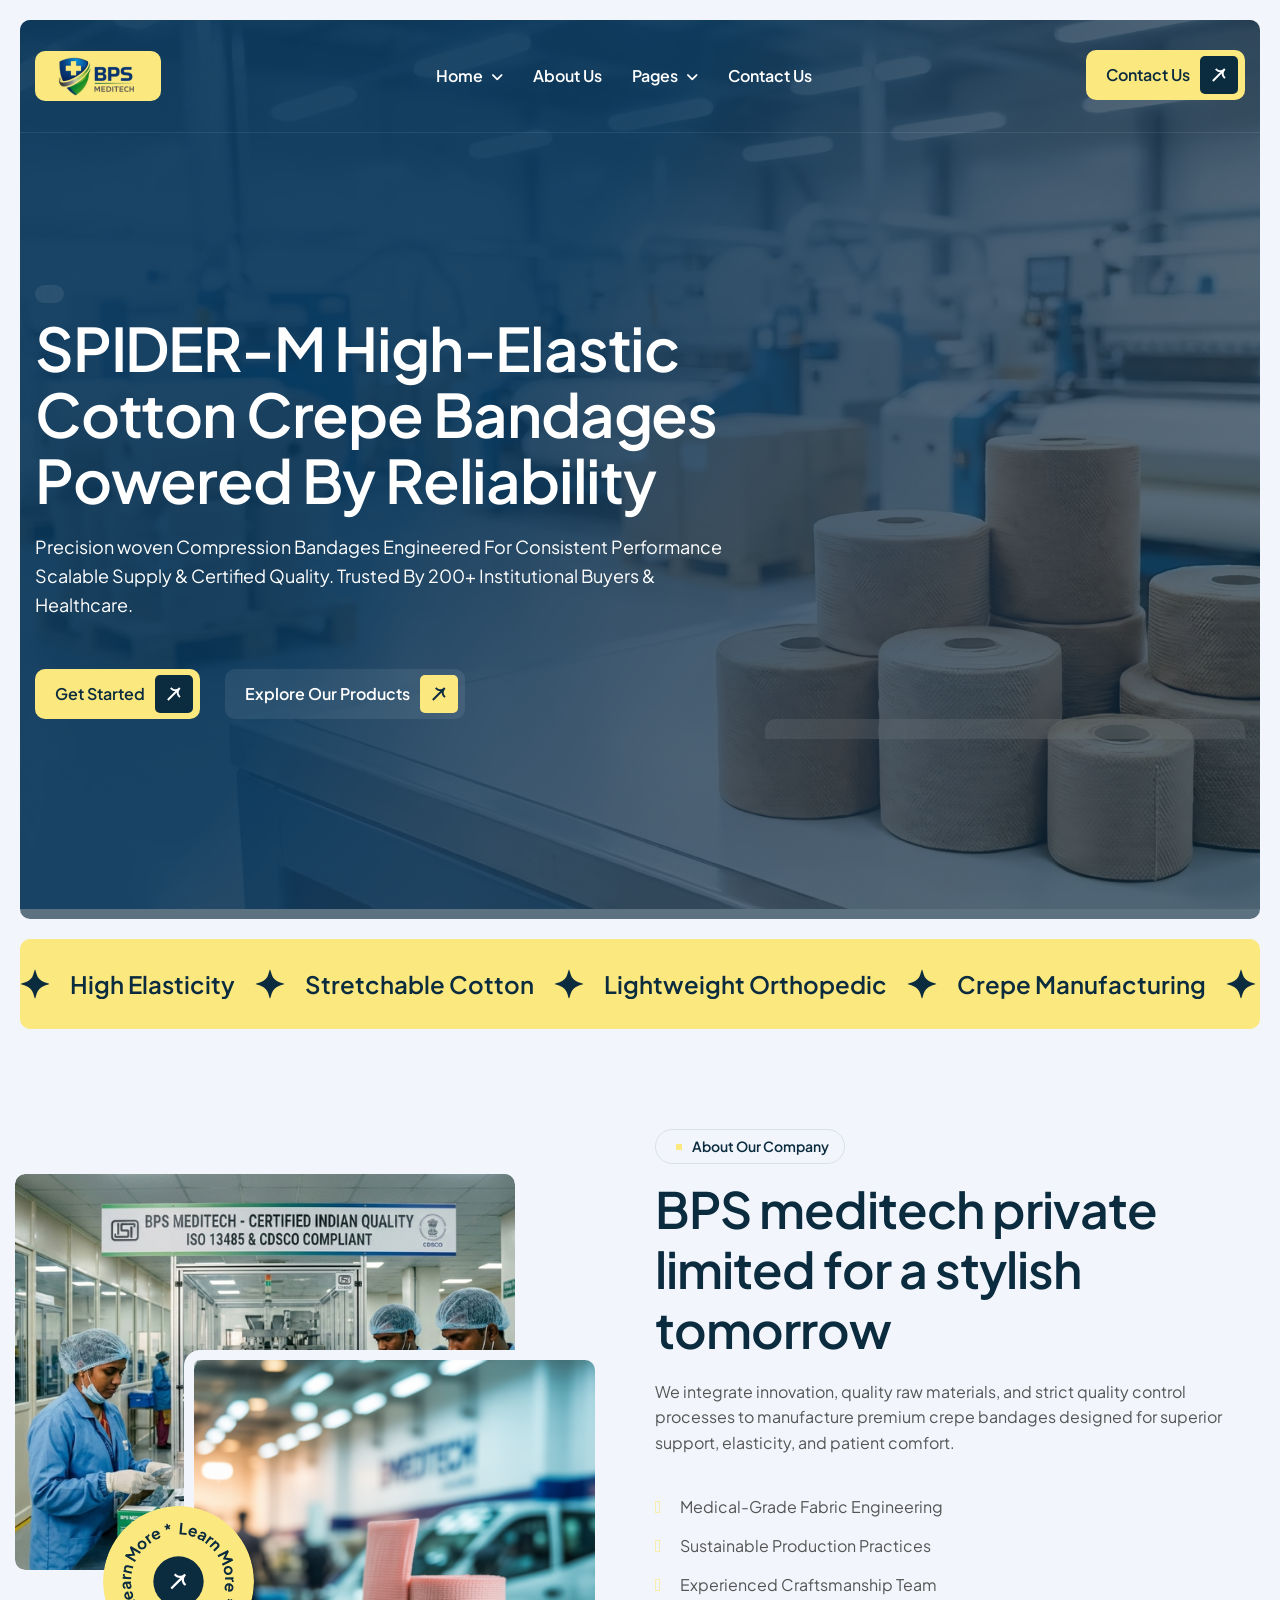
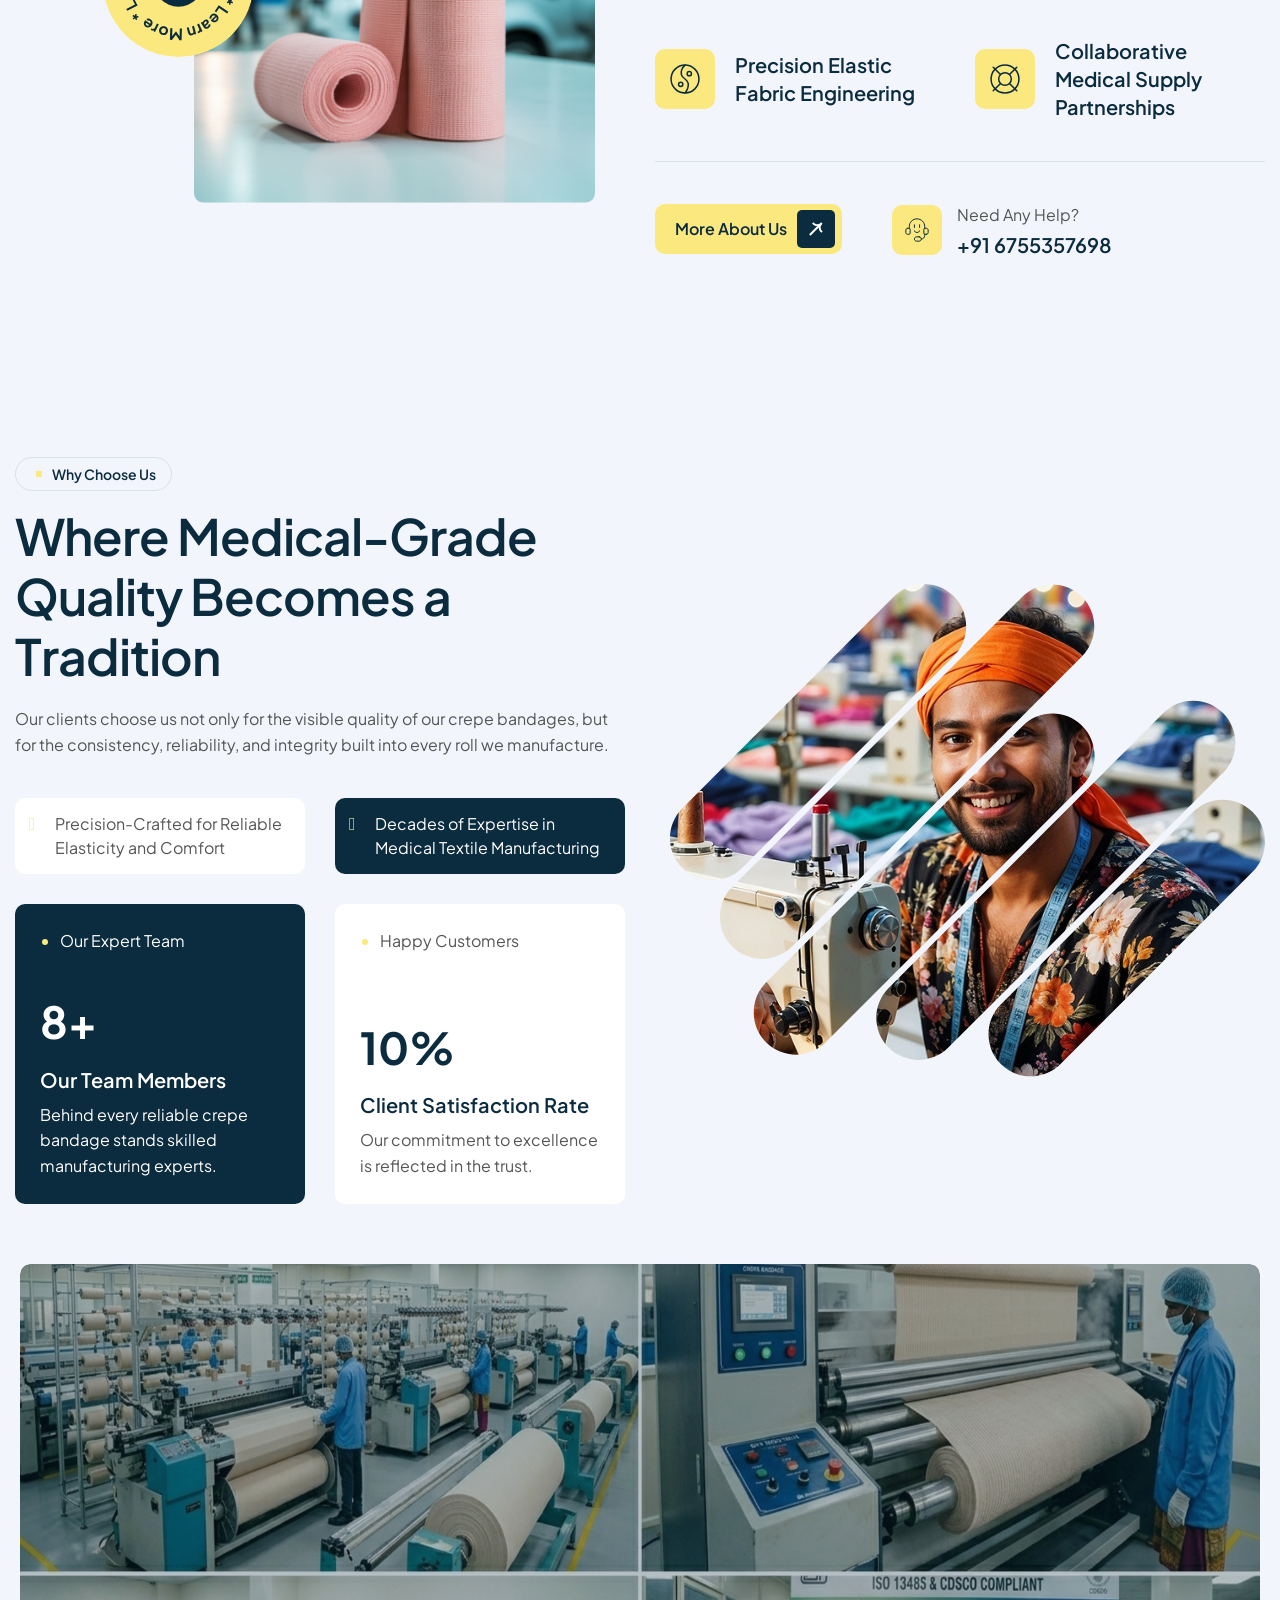
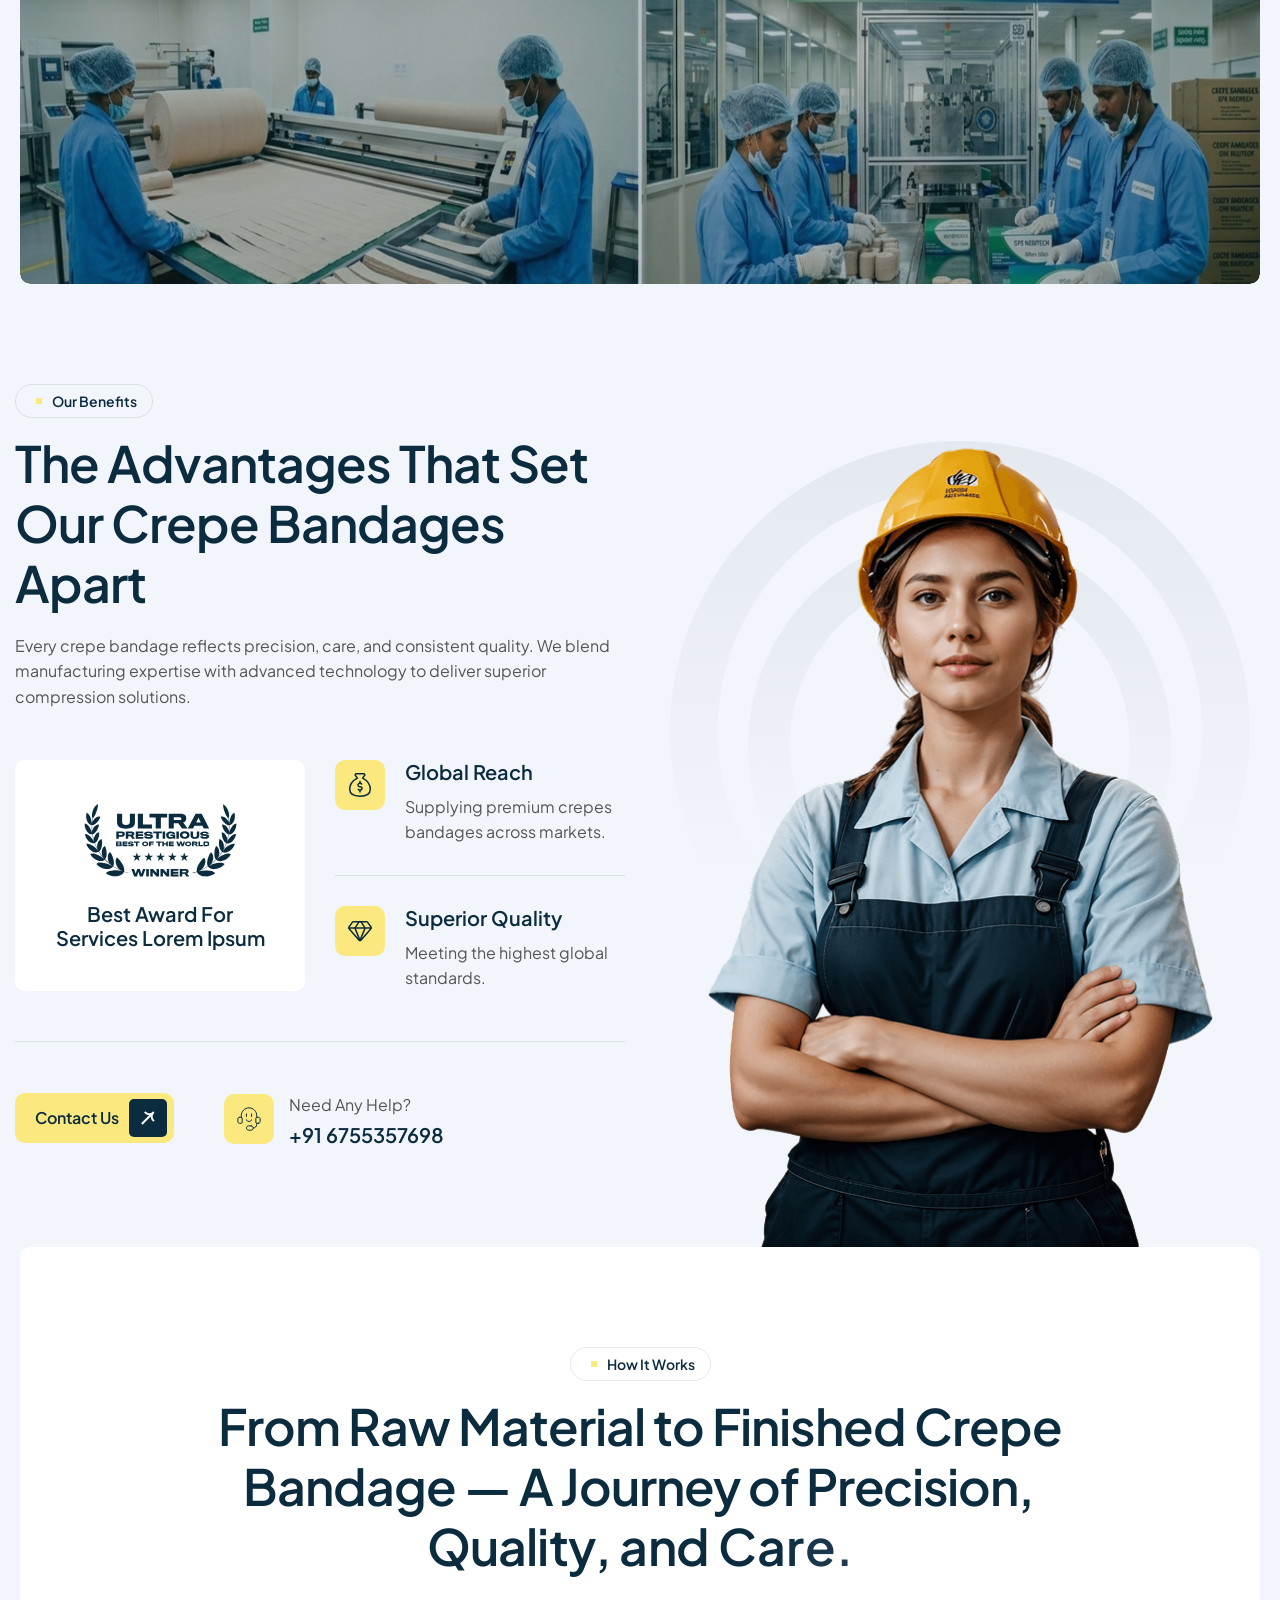
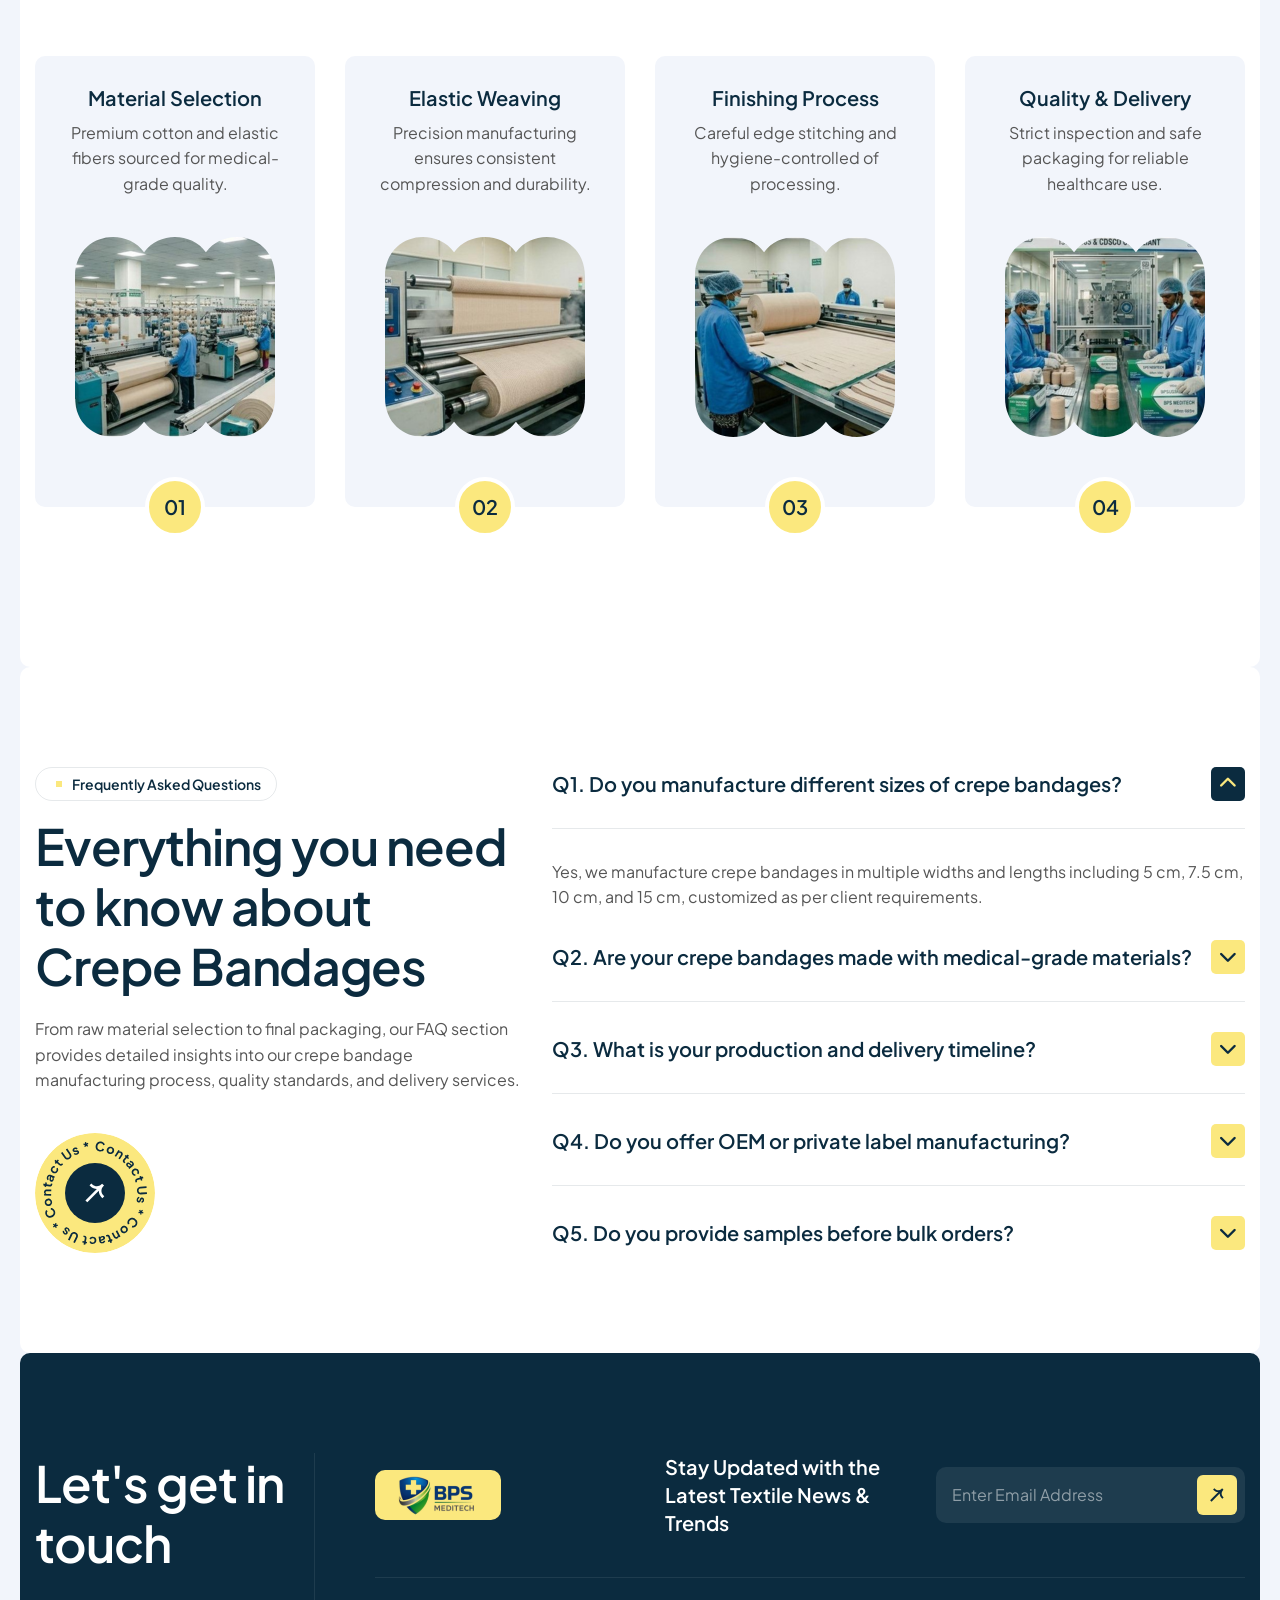
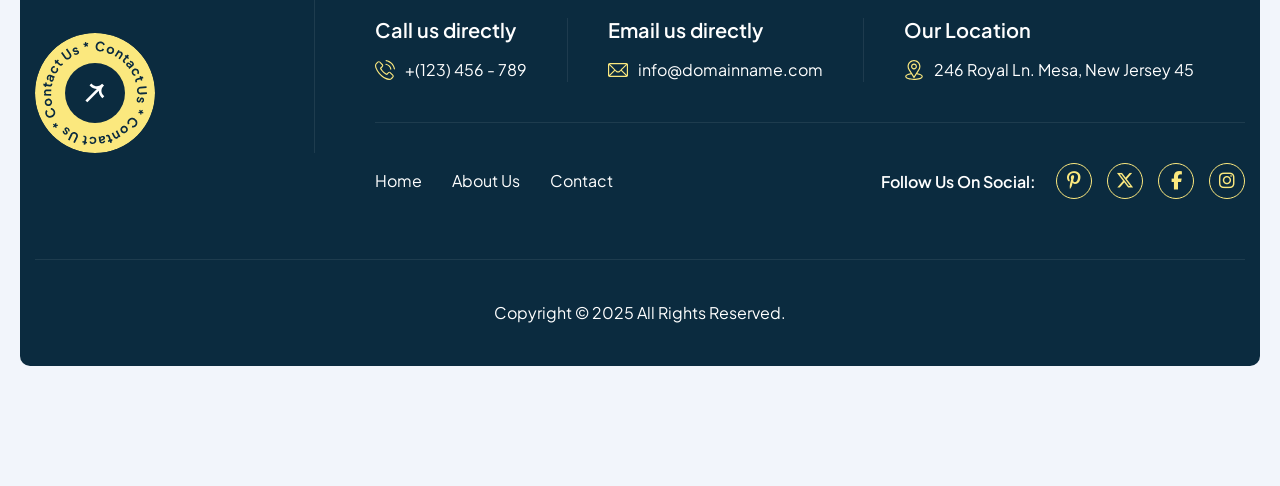
==== index.html @ 726344d8 "Initial commit" ====
<!doctype html>
<html lang="zxx">
  <!-- Mirrored from html.awaikenthemes.com/linex/ by HTTrack Website Copier/3.x [XR&CO'2014], Thu, 26 Feb 2026 09:53:20 GMT -->
  <head>
    <!-- Meta -->
    <meta charset="utf-8" />
    <meta http-equiv="X-UA-Compatible" content="IE=edge" />
    <meta
      name="viewport"
      content="width=device-width, initial-scale=1.0, maximum-scale=1"
    />
    <meta name="description" content="" />
    <meta name="keywords" content="" />
    <meta name="author" content="Awaiken" />
    <!-- Page Title -->
    <title>BPS</title>
    <!-- Favicon Icon -->
    <link rel="shortcut icon" type="image/x-icon" href="images/favicon_bps.ico" />
    <!-- Google Fonts Css-->
    <link rel="preconnect" href="https://fonts.googleapis.com/" />
    <link rel="preconnect" href="https://fonts.gstatic.com/" crossorigin />
    <link
      href="https://fonts.googleapis.com/css2?family=Plus+Jakarta+Sans:ital,wght@0,200..800;1,200..800&amp;display=swap"
      rel="stylesheet"
    />
    <!-- Bootstrap Css -->
    <link href="css/bootstrap.min.css" rel="stylesheet" media="screen" />
    <!-- SlickNav Css -->
    <link href="css/slicknav.min.css" rel="stylesheet" />
    <!-- Swiper Css -->
    <link rel="stylesheet" href="css/swiper-bundle.min.css" />
    <!-- Font Awesome Icon Css-->
    <link href="css/all.min.css" rel="stylesheet" media="screen" />
    <!-- Animated Css -->
    <link href="css/animate.css" rel="stylesheet" />
    <!-- Magnific Popup Core Css File -->
    <link rel="stylesheet" href="css/magnific-popup.css" />
    <!-- Mouse Cursor Css File -->
    <link rel="stylesheet" href="css/mousecursor.css" />
    <!-- Main Custom Css -->
    <link href="css/custom.css" rel="stylesheet" media="screen" />
    <link rel="stylesheet" href="https://cdnjs.cloudflare.com/ajax/libs/font-awesome/6.5.1/css/all.min.css">
  </head>
  <body>
    <!-- Preloader Start -->
    <div class="preloader">
      <div class="loading-container">
        <div class="loading"></div>
        <div id="loading-icon"><img src="images/loader2.ico" alt="" /></div>
      </div>
    </div>
    <!-- Preloader End -->

    <!-- Header Start -->
    <header class="main-header">
      <div class="header-sticky bg-section">
        <nav class="navbar navbar-expand-lg">
          <div class="container">
            <!-- Logo Start -->
            <a class="navbar-brand" href="index.html">
              <img src="images/nwlogo.png" alt="Logo" style="border-radius: 10px;" />
            </a>
            <!-- Logo End -->

            <!-- Main Menu Start -->
            <div class="collapse navbar-collapse main-menu">
              <div class="nav-menu-wrapper">
                <ul class="navbar-nav mr-auto" id="menu">
                  <li class="nav-item submenu">
                    <a class="nav-link" href="index.html">Home</a>
                  </li>
                  <li class="nav-item">
                    <a class="nav-link" href="about.html">About Us</a>
                  </li>
                  <li class="nav-item submenu">
                    <a class="nav-link" href="#">Pages</a>
                    <ul>
                      </li>
                      <li class="nav-item">
                        <a class="nav-link" href="Products.html">Products</a>
                      </li>
                      <li class="nav-item">
                        <a class="nav-link" href="product-single.html"
                          >Products Details</a>
                      </li>
                    </ul>
                  </li>
                  <li class="nav-item">
                    <a class="nav-link" href="contact.html">Contact Us</a>
                  </li>
                </ul>
              </div>

              <!-- Header Btn Start -->
              <div class="header-btn">
                <a href="contact.html" class="btn-default btn-highlighted"
                  >Contact Us</a
                >
              </div>
              <!-- Header Btn End -->
            </div>
            <!-- Main Menu End -->
            <div class="navbar-toggle"></div>
          </div>
        </nav>
        <div class="responsive-menu"></div>
      </div>
    </header>
    <!-- Header End -->

    <!-- Hero Section Start -->
    <div class="hero bg-section dark-section parallaxie">
      <div class="container">
        <div class="row align-items-end">
          <div class="col-xl-7">
            <!-- Hero Content Start -->
            <div class="hero-content">
              <!-- Hero Sub Heading Start -->
              <div class="hero-sub-heading wow fadeInUp">

                <!-- Satisfy Client Content Start -->
                <!-- <div class="satisfy-client-content">
                  <p>The Future of Fabric Begins Here</p>
                </div> -->
                <!-- Satisfy Client Content End -->
              </div>
              <!-- Hero Sub Heading Start -->

              <!-- Section Title Start -->
              <div class="section-title">
                <h1 class="text-anime-style-3" data-cursor="-opaque">
                  SPIDER-M High-Elastic Cotton Crepe Bandages Powered By Reliability
                </h1>
                <p class="wow fadeInUp" data-wow-delay="0.2s">
                  Precision woven Compression Bandages Engineered For Consistent Performance Scalable Supply & Certified Quality. Trusted By 200+ Institutional Buyers & Healthcare.
                </p>
              </div>
              <!-- Section Title End -->

              <!-- Hero Content Button Start -->
              <div class="hero-content-btn wow fadeInUp" data-wow-delay="0.4s">
                <a href="contact.html" class="btn-default btn-highlighted"
                  >Get Started</a
                >
                <a href="products.html" class="btn-default btn-light"
                  >Explore Our Products</a
                >
              </div>
              <!-- Hero Content Button End -->
            </div>
            <!-- Hero Content End -->
          </div>

          <div class="col-xl-5">
            <!-- Hero Image Start -->
            <div class="hero-info-box">
              <!-- Hero Info Image Start -->
              <!-- <div class="hero-info-image">
                <figure class="image-anime">
                  <img src="images/hero-info-box-img.jpg" alt="" />
                </figure>
              </div> -->
              <!-- Hero Info Image End -->

              <!-- Hero Info Body Start -->
              <!-- <div class="hero-info-body"> -->
                <!-- Hero Info Content Start -->
                <!-- <div class="hero-info-content">
                  <h3>Quality Beyond Compare</h3>
                  <p>
                    Every thread we produce reflects our to superior
                    craftsmanship.
                  </p>
                </div> -->
                <!-- Hero Info Content End -->

                <!-- Hero Info Video Start -->
                <!-- <div class="hero-info-video">
                  <a
                    href="https://www.youtube.com/watch?v=Y-x0efG1seA"
                    class="popup-video"
                    data-cursor-text="Play"
                  >
                    <img src="images/watch-video-circle.svg" alt="" />
                  </a>
                </div> -->
                <!-- Hero Info Video End -->
              </div>
              <!-- Hero Info Body End -->
            </div>
            <!-- Hero Image End -->
          </div>
        </div>
      </div>
    </div>
    <!-- Hero Section End -->

    <!-- Our Scrolling Ticker Section Start -->
    <div class="scrolling-ticker bg-section">
      <!-- Scrolling Ticker Box Start -->
      <div class="scrolling-ticker-box">
        <!-- Scrolling Content Start -->
        <div class="scrolling-content">
          <span
            ><img src="images/icon-sparkel.svg" alt="" />High Elasticity</span
          >
          <span
            ><img src="images/icon-sparkel.svg" alt="" />Stretchable Cotton</span
          >
          <span
            ><img src="images/icon-sparkel.svg" alt="" />Lightweight Orthopedic</span
          >
          <span
            ><img src="images/icon-sparkel.svg" alt="" />Crepe
            Manufacturing</span
          >
          <span
            ><img src="images/icon-sparkel.svg" alt="" />Medical compression</span
          >
          <span
            ><img src="images/icon-sparkel.svg" alt="" />Skin Friendly</span
          >
          <span
            ><img src="images/icon-sparkel.svg" alt="" />High Elasticity</span
          >
          <span
            ><img src="images/icon-sparkel.svg" alt="" />Stretchable Cotton</span
          >
          <span
            ><img src="images/icon-sparkel.svg" alt="" />Lightweight Orthopedic</span
          >
          <span
            ><img src="images/icon-sparkel.svg" alt="" />Crepe
            Manufacturing</span
          >
          <span
            ><img src="images/icon-sparkel.svg" alt="" />Medical Compression</span
          >
          <span
            ><img src="images/icon-sparkel.svg" alt="" />Skin Friendly</span
          >
        </div>
        <!-- Scrolling Content End -->

        <!-- Scrolling Content Start -->
        <div class="scrolling-content">
          <span
            ><img src="images/icon-sparkel.svg" alt="" />High Elasticity</span
          >
          <span
            ><img src="images/icon-sparkel.svg" alt="" />Stretchable Cotton</span
          >
          <span
            ><img src="images/icon-sparkel.svg" alt="" />Lightweight Orthopedic</span
          >
          <span
            ><img src="images/icon-sparkel.svg" alt="" />Crepe
            Manufacturing</span
          >
          <span
            ><img src="images/icon-sparkel.svg" alt="" />Medical Compression</span
          >
          <span
            ><img src="images/icon-sparkel.svg" alt="" />Skin Friendly</span
          >
          <span
            ><img src="images/icon-sparkel.svg" alt="" />High Elasticity</span
          >
          <span
            ><img src="images/icon-sparkel.svg" alt="" />Stretchable Cotton</span
          >
          <span
            ><img src="images/icon-sparkel.svg" alt="" />Lightweight Orthopedic</span
          >
          <span
            ><img src="images/icon-sparkel.svg" alt="" />Crepe
            Manufacturing</span
          >
          <span
            ><img src="images/icon-sparkel.svg" alt="" />Medical Compression</span
          >
          <span
            ><img src="images/icon-sparkel.svg" alt="" />Skin Friendly</span
          >
        </div>
        <!-- Scrolling Content End -->
      </div>
      <!-- Scrolling Ticker Box End -->
    </div>
    <!-- Our Scrolling Ticker Section End -->

    <!-- About Us Section Start -->
    <div class="about-us">
      <div class="container">
        <div class="row align-items-center">
          <div class="col-xl-6"> 
            <!-- About Us Image Box Start -->
            <div class="about-us-image-box wow fadeInUp">
              <!-- About Us Image Box 1 Start -->
              <div class="about-us-image-box-1">
                <!-- About Us Image 1 Start -->
                 <div class="about-us-image">
                  <figure class="image-anime">
                    <img src="images/about-us-image-b.png" alt="" />
                  </figure>
                </div>
                <!-- About Us Image 1 End -->
              </div>
              <!-- About Us Image Box 1 End -->

              <!-- About Us Image Box 2 Start -->
              <div class="about-us-image-box-2">
                <!-- Learn More Circle Start -->
                <div class="learn-more-circle">
                  <a href="about.html">
                    <img src="images/learn-more-circle.svg" alt="" />
                  </a>
                </div>
                <!-- Learn More Circle End -->

                <!-- About Us Image 2 Start -->
                <div class="about-us-image">
                  <figure class="image-anime">
                    <img src="images/about-us-image-a.png" alt="" />
                  </figure>
                </div>
                <!-- About Us Image 2 End -->
              </div>
              <!-- About Us Image Box 2 End -->
            </div>
            <!-- About Us Image Box End -->
          </div>

          <div class="col-xl-6">
            <!-- About Us Content Start -->
            <div class="about-us-content">
              <!-- Section Title Start -->
              <div class="section-title">
                <h3 class="wow fadeInUp">About Our Company</h3>
                <h2 class="text-anime-style-3" data-cursor="-opaque">
                  BPS meditech private limited for a stylish tomorrow
                </h2>
                <p class="wow fadeInUp" data-wow-delay="0.2s">
                 We integrate innovation, quality raw materials, and strict quality control processes to manufacture premium crepe bandages designed for superior support, elasticity, and patient comfort.
                </p>
              </div>
              <!-- Section Title End -->

              <!-- About Us Body Start -->
              <div class="about-us-body">
                <!-- About Us List Start -->
                <div class="about-us-list wow fadeInUp" data-wow-delay="0.4s">
                  <ul>
                    <li>Medical-Grade Fabric Engineering</li>
                    <li>Sustainable Production Practices</li>
                    <li>Experienced Craftsmanship Team</li>
                  </ul>
                </div>
                <!-- About Us List End -->

                <!-- About Us Counter Box Start -->
                <!-- <div class="about-us-body-counter wow fadeInUp"> -->
                  <!-- About Us Counter Start -->
                  <!-- <div class="about-us-counter-content">
                    <h2>
                      <i class="fa-solid fa-star"></i>
                      <span class="counter">4.9</span> <sub>(Ratings)</sub>
                    </h2>
                    <p>1K+ Reviews On Trustpilot</p>
                  </div> -->
                  <!-- About Us Counter End -->

                  <!-- About Us Counter Image Start -->
                  <!-- <div class="about-us-counter-image">
                    <figure>
                      <img src="images/about-counter-image.png" alt="" />
                    </figure>
                  </div> -->
                  <!-- About Us Counter Image End -->
                <!-- </div> -->
                <!-- About Us Counter Box End -->

                <!-- About Us Item List Start -->
                <div
                  class="about-us-item-list wow fadeInUp"
                  data-wow-delay="0.6s"
                >
                  <!-- About Us Item Start -->
                  <div class="about-us-item">
                    <div class="icon-box">
                      <img src="images/icon-about-item-1.svg" alt="" />
                    </div>
                    <div class="about-us-item-content">
                      <h3>Precision Elastic Fabric Engineering</h3>
                    </div>
                  </div>
                  <!-- About Us Item End -->

                  <!-- About Us Item Start -->
                  <div class="about-us-item">
                    <div class="icon-box">
                      <img src="images/icon-about-item-2.svg" alt="" />
                    </div>
                    <div class="about-us-item-content">
                      <h3>Collaborative Medical Supply Partnerships</h3>
                    </div>
                  </div>
                  <!-- About Us Item End -->
                </div>
                <!-- About Us Item List End -->
              </div>
              <!-- About Us Body End -->

              <!-- About Us Footer Start -->
              <div class="about-us-footer wow fadeInUp" data-wow-delay="0.8s">
                <!-- About Us Button Start -->
                <div class="about-us-btn">
                  <a href="about.html" class="btn-default">More About Us</a>
                </div>
                <!-- About Us Button End -->

                <!-- Contact Now Box Start -->
                <div class="about-contact-box">
                  <div class="icon-box">
                    <img src="images/icon-headset.svg" alt="" />
                  </div>
                  <div class="about-contact-box-content">
                    <p>Need Any Help?</p>
                    <h3><a href="tel:+123456789">+91 6755357698</a></h3>
                  </div>
                </div>
                <!-- Contact Now Box End -->
              </div>
              <!-- About Us Footer End -->
            </div>
            <!-- About Us Content End -->
          </div>
        </div>
      </div>
    </div>
    <!-- About Us Section End -->

   

    <!-- Why Choose Us Section Start -->
    <div class="why-choose-us">
      <div class="container">
        <div class="row align-items-center">
          <div class="col-xl-6">
            <!-- Why Choose Us Content Start -->
            <div class="why-choose-us-content">
              <!-- Section Title Start -->
              <div class="section-title">
                <h3 class="wow fadeInUp">Why Choose Us</h3>
                <h2 class="text-anime-style-3" data-cursor="-opaque">
                  Where Medical-Grade Quality Becomes a Tradition
                </h2>
                <p class="wow fadeInUp" data-wow-delay="0.2s">
                  Our clients choose us not only for the visible quality of our crepe bandages, but for the consistency, reliability, and integrity built into every roll we manufacture.
                </p>
              </div>
              <!-- Section Title End -->

              <!-- Why Choose List Start -->
              <div
                class="why-choose-us-body wow fadeInUp"
                data-wow-delay="0.4s"
              >
                <ul>
                  <li>Precision-Crafted for Reliable Elasticity and Comfort</li>
                  <li>Decades of Expertise in Medical Textile Manufacturing</li>
                </ul>
              </div>
              <!-- Why Choose List End -->

              <!-- Why Choose Us List Start -->
              <div class="why-choose-item-list wow fadeInUp">
                <!-- Why Choose Item Start -->
                <div class="why-choose-item highlighted-box">
                  <!-- Why Choose Item Header Start -->
                  <div class="why-choose-item-header">
                    <ul>
                      <li>Our Expert Team</li>
                    </ul>
                  </div>
                  <!-- Why Choose Item Header End -->

                  <!-- Why Choose Item Content Start -->
                  <div class="why-choose-item-content">
                    <h2><span class="counter">80</span>+</h2>
                    <h3>Our Team Members</h3>
                    <p>
                      Behind every reliable crepe bandage stands skilled manufacturing experts.
                    </p>
                  </div>
                  <!-- Why Choose Item Content End -->
                </div>
                <!-- Why Choose Item End -->

                <!-- Why Choose Item Start -->
                <div class="why-choose-item">
                  <!-- Why Choose Item Header Start -->
                  <div class="why-choose-item-header">
                    <ul>
                      <li>Happy Customers</li>
                    </ul>
                  </div>
                  <!-- Why Choose Item Header End -->

                  <!-- Why Choose Item Content Start -->
                  <div class="why-choose-item-content">
                    <h2><span class="counter">98</span>%</h2>
                    <h3>Client Satisfaction Rate</h3>
                    <p>
                      Our commitment to excellence is reflected in the trust.
                    </p>
                  </div>
                  <!-- Why Choose Item Content End -->
                </div>
                <!-- Why Choose Item End -->
              </div>
              <!-- Why Choose Us List End -->
            </div>
            <!-- Why Choose Us Content End -->
          </div>

          <div class="col-xl-6">
            <!-- Why Choose Us Image Start -->
            <div class="why-choose-us-image wow fadeInUp" data-wow-delay="0.2s">
              <figure>
                <img src="images/why-choose-us-image.jpg" alt="" />
              </figure>
            </div>
            <!-- Why Choose Us Image End -->
          </div>

          <div class="col-lg-12">
            <!-- Section Footer Text Start -->
            <div
              class="section-footer-text section-satisfy-img wow fadeInUp"
              data-wow-delay="0.4s"
            >
              
          </div>
        </div>
      </div>
    </div>
    <!-- Why Choose Us Section End -->

    <!-- Intro Video Section Start -->
    <div class="intro-video bg-section">
      <div class="container-fluid">
        <div class="row">
          <div class="col-lg-12">
            <!-- Intro Video Box Start -->
            <div class="intro-video-box">
              <!-- Intro Video Image Start -->
              <div class="intro-video-image">
                <figure>
                  <img src="images/img-for-vdo.jpg" alt="" />
                </figure>
              </div>
              <!-- Intro Video Image End -->

              
            </div>
            <!-- Intro Video Box End -->
          </div>
        </div>
      </div>
    </div>
    <!-- Intro Video Section End -->

    <!-- Our Benefits Section Start -->
    <div class="our-benefits">
      <div class="container">
        <div class="row">
          <div class="col-xl-6">
            <!-- Our Benefits Content Start -->
            <div class="our-benefits-content">
              <!-- Section Title Start -->
              <div class="section-title">
                <h3 class="wow fadeInUp">Our Benefits</h3>
                <h2 class="text-anime-style-3" data-cursor="-opaque">
                  The Advantages That Set Our Crepe Bandages Apart
                </h2>
                <p class="wow fadeInUp" data-wow-delay="0.2s">
                  Every crepe bandage reflects precision, care, and consistent quality. We blend manufacturing expertise with advanced technology to deliver superior compression solutions.
                </p>
              </div>
              <!-- Section Title End -->

              <!-- Benefits Content Body Start -->
              <div
                class="benefits-content-body wow fadeInUp"
                data-wow-delay="0.4s"
              >
                <!-- Benefits Award Box Start -->
                <div class="benefits-award-box">
                  <div class="benefit-award-image">
                    <img src="images/benefit-award-logo.svg" alt="" />
                  </div>
                  <div class="benefit-award-content">
                    <h3>Best Award For Services Lorem Ipsum</h3>
                  </div>
                </div>
                <!-- Benefits Award Box End -->

                <!-- Benefits Body Item List Start -->
                <div class="benefits-body-item-list">
                  <!-- Benefits Body Item Start -->
                  <div class="benefits-body-item">
                    <div class="icon-box">
                      <img src="images/icon-benefits-body-item-1.svg" alt="" />
                    </div>
                    <div class="benefits-body-item-content">
                      <h3>Global Reach</h3>
                      <p>Supplying premium crepes bandages across markets.</p>
                    </div>
                  </div>
                  <!-- Benefits Body Item End -->

                  <!-- Benefits Body Item Start -->
                  <div class="benefits-body-item">
                    <div class="icon-box">
                      <img src="images/icon-benefits-body-item-2.svg" alt="" />
                    </div>
                    <div class="benefits-body-item-content">
                      <h3>Superior Quality</h3>
                      <p>Meeting the highest global standards.</p>
                    </div>
                  </div>
                  <!-- Benefits Body Item End -->
                </div>
                <!-- Benefits Body Item List End -->
              </div>
              <!-- Benefits Content Body End -->

              <!-- Benefits Footer Start -->
              <div
                class="benefits-content-footer wow fadeInUp"
                data-wow-delay="0.6s"
              >
                <!-- Benefits Footer Button Start -->
                <div class="benefits-footer-button">
                  <a href="contact.html" class="btn-default">Contact Us</a>
                </div>
                <!-- Benefits Footer Button End -->

                <!-- Contact Now Box Start -->
                <div class="about-contact-box">
                  <div class="icon-box">
                    <img src="images/icon-headset.svg" alt="" />
                  </div>
                  <div class="about-contact-box-content">
                    <p>Need Any Help?</p>
                    <h3><a href="tel:+123456789">+91 6755357698</a></h3>
                  </div>
                </div>
                <!-- Contact Now Box End -->
              </div>
              <!-- Benefits Footer End -->
            </div>
            <!-- Our Benefits Content End -->
          </div>

          <div class="col-xl-6">
            <!-- Our Benefits Image Start-->
            <div class="our-benefits-image">
              <figure>
                <img src="images/our-benefits-image.png" alt="" />
              </figure>
            </div>
            <!-- Our Benefits Image End -->
          </div>
        </div>
      </div>
    </div>
    <!--  Our Benefits Section End -->

    <!-- How It Work Section Start -->
    <div class="how-it-work bg-section">
      <div class="container">
        <div class="row section-row">
          <div class="col-lg-12">
            <!-- Section Title Start -->
            <div class="section-title section-title-center">
              <h3 class="wow fadeInUp">How It Works</h3>
              <h2 class="text-anime-style-3" data-cursor="-opaque">
                From Raw Material to Finished Crepe Bandage — A Journey of Precision, Quality, and Care.
              </h2>
            </div>
            <!-- Section Title End -->
          </div>
        </div>

        <div class="row">
          <div class="col-xl-3 col-md-6">
            <!-- How It Work Item Start -->
            <div class="how-it-work-item box-1 wow fadeInUp">
              <div class="how-work-item-body">
                <div class="how-work-item-content">
                  <h3>Material Selection</h3>
                  <p>
                    Premium cotton and elastic fibers sourced for medical-grade quality.
                  </p>
                </div>
                <div class="how-work-item-image">
                  <figure>
                    <img src="images/Page 1.png" alt="" />
                  </figure>
                </div>
              </div>
              <div class="how-work-item-no">
                <h3>01</h3>
              </div>
            </div>
            <!-- How It Work Item End -->
          </div>

          <div class="col-xl-3 col-md-6">
            <!-- How It Work Item Start -->
            <div
              class="how-it-work-item box-2 wow fadeInUp"
              data-wow-delay="0.2s"
            >
              <div class="how-work-item-body">
                <div class="how-work-item-content">
                  <h3>Elastic Weaving</h3>
                  <p>
                    Precision manufacturing ensures consistent compression and durability.
                  </p>
                </div>
                <div class="how-work-item-image">
                  <figure>
                    <img src="images/Page 2.png" alt="" />
                  </figure>
                </div>
              </div>
              <div class="how-work-item-no">
                <h3>02</h3>
              </div>
            </div>
            <!-- How It Work Item End -->
          </div>

          <div class="col-xl-3 col-md-6">
            <!-- How It Work Item Start -->
            <div
              class="how-it-work-item box-3 wow fadeInUp"
              data-wow-delay="0.4s"
            >
              <div class="how-work-item-body">
                <div class="how-work-item-content">
                  <h3>Finishing Process</h3>
                  <p>
                    Careful edge stitching and hygiene-controlled of processing.
                  </p>
                </div>
                <div class="how-work-item-image">
                  <figure>
                    <img src="images/Page 3.png" alt="" />
                  </figure>
                </div>
              </div>
              <div class="how-work-item-no">
                <h3>03</h3>
              </div>
            </div>
            <!-- How It Work Item End -->
          </div>

          <div class="col-xl-3 col-md-6">
            <!-- How It Work Item Start -->
            <div
              class="how-it-work-item box-4 wow fadeInUp"
              data-wow-delay="0.6s"
            >
              <div class="how-work-item-body">
                <div class="how-work-item-content">
                  <h3>Quality & Delivery</h3>
                  <p>
                    Strict inspection and safe packaging for reliable healthcare use.
                  </p>
                </div>
                <div class="how-work-item-image">
                  <figure>
                    <img src="images/Page 4.png" alt="" />
                  </figure>
                </div>
              </div>
              <div class="how-work-item-no">
                <h3>04</h3>
              </div>
            </div>
            <!-- How It Work Item End -->
          </div>

          <div class="col-lg-12">
            
          </div>
        </div>
      </div>
    </div>
    <!-- How It Work Section End -->


    
    

    <!-- Our FAQs Section Start -->
    <div class="our-faqs bg-section">
      <div class="container">
        <div class="row">
          <div class="col-xl-5">
            <!-- Our FAQs Content Start -->
            <div class="our-faqs-content">
              <!-- section title start -->
              <div class="section-title">
                <h3 class="wow fadeInUp">Frequently Asked Questions</h3>
                <h2 class="text-anime-style-3" data-cursor="-opaque">
                  Everything you need to know about Crepe Bandages
                </h2>
                <p class="wow fadeInUp" data-wow-delay="0.2s">
                  From raw material selection to final packaging, our FAQ section provides detailed insights into our crepe bandage manufacturing process, quality standards, and delivery services.
                </p>
              </div>
              <!-- section title end -->

              <!-- Contact Us Circle Start -->
              <div class="contact-us-circle">
                <a href="contact.html">
                  <img src="images/contact-us-circle.svg" alt="" />
                </a>
              </div>
              <!-- Contact Us Circle End -->
            </div>
            <!-- Our FAQs content end -->
          </div>

          <div class="col-xl-7">
            <!-- FAQ Accordion Start -->
            <div class="faq-accordion" id="faqaccordion">
              <!-- FAQ Item Start -->
              <div class="accordion-item wow fadeInUp">
                <h2 class="accordion-header" id="heading1">
                  <button
                    class="accordion-button"
                    type="button"
                    data-bs-toggle="collapse"
                    data-bs-target="#collapse1"
                    aria-expanded="true"
                    aria-controls="collapse1"
                  >
                    Q1. Do you manufacture different sizes of crepe bandages?
                  </button>
                </h2>
                <div
                  id="collapse1"
                  class="accordion-collapse collapse show"
                  aria-labelledby="heading1"
                  data-bs-parent="#faqaccordion"
                >
                  <div class="accordion-body">
                    <p>
                      Yes, we manufacture crepe bandages in multiple widths and lengths including 5 cm, 7.5 cm, 10 cm, and 15 cm, customized as per client requirements.
                    </p>
                  </div>
                </div>
              </div>
              <!-- FAQ Item End -->

              <!-- FAQ Item Start -->
              <div class="accordion-item wow fadeInUp" data-wow-delay="0.2s">
                <h2 class="accordion-header" id="heading2">
                  <button
                    class="accordion-button collapsed"
                    type="button"
                    data-bs-toggle="collapse"
                    data-bs-target="#collapse2"
                    aria-expanded="false"
                    aria-controls="collapse2"
                  >
                    Q2. Are your crepe bandages made with medical-grade materials?
                  </button>
                </h2>
                <div
                  id="collapse2"
                  class="accordion-collapse collapse"
                  aria-labelledby="heading2"
                  data-bs-parent="#faqaccordion"
                >
                  <div class="accordion-body">
                    <p>
                      Absolutely. We use high-quality cotton and elastic fibers that meet medical and hygiene standards for safe and comfortable use.
                    </p>
                  </div>
                </div>
              </div>
              <!-- FAQ Item End -->

              <!-- FAQ Item Start -->
              <div class="accordion-item wow fadeInUp" data-wow-delay="0.4s">
                <h2 class="accordion-header" id="heading3">
                  <button
                    class="accordion-button collapsed"
                    type="button"
                    data-bs-toggle="collapse"
                    data-bs-target="#collapse3"
                    aria-expanded="false"
                    aria-controls="collapse3"
                  >
                    Q3. What is your production and delivery timeline?
                  </button>
                </h2>
                <div
                  id="collapse3"
                  class="accordion-collapse collapse"
                  aria-labelledby="heading3"
                  data-bs-parent="#faqaccordion"
                >
                  <div class="accordion-body">
                    <p>
                      Production time depends on order quantity, but we ensure efficient manufacturing and timely dispatch for bulk and export orders.
                    </p>
                  </div>
                </div>
              </div>
              <!-- FAQ Item End -->

              <!-- FAQ Item Start -->
              <div class="accordion-item wow fadeInUp" data-wow-delay="0.6s">
                <h2 class="accordion-header" id="heading4">
                  <button
                    class="accordion-button collapsed"
                    type="button"
                    data-bs-toggle="collapse"
                    data-bs-target="#collapse4"
                    aria-expanded="false"
                    aria-controls="collapse4"
                  >
                    Q4. Do you offer OEM or private label manufacturing?
                  </button>
                </h2>
                <div
                  id="collapse4"
                  class="accordion-collapse collapse"
                  aria-labelledby="heading4"
                  data-bs-parent="#faqaccordion"
                >
                  <div class="accordion-body">
                    <p>
                      Yes, we provide OEM and private label services, including customized packaging and branding solutions.
                    </p>
                  </div>
                </div>
              </div>
              <!-- FAQ Item End -->

              <!-- FAQ Item Start -->
              <div class="accordion-item wow fadeInUp" data-wow-delay="0.8s">
                <h2 class="accordion-header" id="heading5">
                  <button
                    class="accordion-button collapsed"
                    type="button"
                    data-bs-toggle="collapse"
                    data-bs-target="#collapse5"
                    aria-expanded="true"
                    aria-controls="collapse5"
                  >
                    Q5. Do you provide samples before bulk orders?
                  </button>
                </h2>
                <div
                  id="collapse5"
                  class="accordion-collapse collapse"
                  aria-labelledby="heading5"
                  data-bs-parent="#faqaccordion"
                >
                  <div class="accordion-body">
                    <p>
                      Yes, we offer product samples to ensure quality approval before proceeding with bulk production.
                    </p>
                  </div>
                </div>
              </div>
              <!-- FAQ Item End -->
            </div>
            <!-- FAQ Accordion End -->
          </div>
        </div>
      </div>
    </div>
    <!-- Our FAQs Section End-->

    

    <!-- Footer Section Start -->
    <footer class="main-footer bg-section dark-section">
      <div class="container">
        <div class="row">
          <div class="col-xl-3">
            <!-- Footer Let's Touch Box Start -->
            <div class="footer-lets-touch-box">
              <!-- Section Title Start -->
              <div class="section-title">
                <h2 class="text-anime-style-3">
                  <a href="contact.html">Let's get in touch</a>
                </h2>
              </div>
              <!-- Section Title End -->

              <!-- Contact Us Circle Start -->
              <div class="contact-us-circle">
                <a href="contact.html">
                  <img src="images/contact-us-circle.svg" alt="" />
                </a>
              </div>
              <!-- Contact Us Circle End -->
            </div>
            <!-- Footer Let's Touch Box End -->
          </div>

          <div class="col-xl-9">
            <!-- Footer Links Box Start -->
            <div class="footer-links-box">
              <!-- About Footer Start -->
              <div class="about-footer">
                <!-- Footer Logo Start -->
                <div class="footer-logo">
                  <img src="images/nwlogo.png" alt="" style="border-radius: 10px;"/>
                </div>
                <!-- Footer Logo End -->

                <!-- Footer Links Start -->
                <div class="footer-newsletter-form">
                  <h3>Stay Updated with the Latest Textile News & Trends</h3>
                  <form id="newslettersForm" action="#" method="POST">
                    <div class="form-group">
                      <input
                        type="email"
                        name="mail"
                        class="form-control"
                        id="mail"
                        placeholder="Enter Email Address"
                        required
                      />
                      <button type="submit" class="newsletter-btn">
                        <img src="images/arrow-primary.svg" alt="" />
                      </button>
                    </div>
                  </form>
                </div>
                <!-- Footer Links End -->
              </div>
              <!-- About Footer End -->

              <!-- Footer Contact Item List Start -->
              <div class="footer-contact-item-list">
                <!-- Footer Contact Item Start -->
                <div class="footer-contact-item">
                  <h3>Call us directly</h3>
                  <p>
                    <img src="images/icon-phone-accent.svg" alt="" /><a
                      href="tel:+123654789"
                      >+(123) 456 - 789</a
                    >
                  </p>
                </div>
                <!-- Footer Contact Item End -->

                <!-- Footer Contact Item Start -->
                <div class="footer-contact-item">
                  <h3>Email us directly</h3>
                  <p>
                    <img src="images/icon-mail-accent.svg" alt="" /><a
                      href="mailto:info@domainname.com"
                      >info@domainname.com</a
                    >
                  </p>
                </div>
                <!-- Footer Contact Item End -->

                <!-- Footer Contact Item Start -->
                <div class="footer-contact-item">
                  <h3>Our Location</h3>
                  <p>
                    <img src="images/icon-location-accent.svg" alt="" />246
                    Royal Ln. Mesa, New Jersey 45
                  </p>
                </div>
                <!-- Footer Contact Item End -->
              </div>
              <!-- Footer Contact Item List End -->

              <!-- Footer Links Box Start -->
              <div class="footer-links-list">
                <!-- Footer Links Start -->
                <div class="footer-menu">
                  <ul>
                    <li><a href="index.html">Home</a></li>
                    <li><a href="about.html">About Us</a></li>
                    <li><a href="contact.html">Contact</a></li>
                  </ul>
                </div>
                <!-- Footer Links End -->

                <!-- Footer Social Links Start -->
                <div class="footer-social-links">
                  <h4>Follow Us On Social:</h4>
                  <ul>
                    <li>
                      <a href="#"><i class="fa-brands fa-pinterest-p"></i></a>
                    </li>
                    <li>
                      <a href="#"><i class="fa-brands fa-x-twitter"></i></a>
                    </li>
                    <li>
                      <a href="#"><i class="fa-brands fa-facebook-f"></i></a>
                    </li>
                    <li>
                      <a href="#"><i class="fa-brands fa-instagram"></i></a>
                    </li>
                  </ul>
                </div>
                <!-- Footer Social Links End -->
              </div>
              <!-- Footer Links Box End -->
            </div>
            <!-- Footer Links Box End -->
          </div>

          <div class="col-lg-12">
            <!-- Footer Copyright Text Start -->
            <div class="footer-copyright-text">
              <p>Copyright © 2025 All Rights Reserved.</p>
            </div>
            <!-- Footer Copyright Text End -->
          </div>
        </div>
      </div>
    </footer>
    <!-- Footer Section End -->

    <!-- Jquery Library File -->
    <script src="js/jquery-3.7.1.min.js"></script>
    <!-- Bootstrap js file -->
    <script src="js/bootstrap.min.js"></script>
    <!-- Validator js file -->
    <script src="js/validator.min.js"></script>
    <!-- SlickNav js file -->
    <script src="js/jquery.slicknav.js"></script>
    <!-- Swiper js file -->
    <script src="js/swiper-bundle.min.js"></script>
    <!-- Counter js file -->
    <script src="js/jquery.waypoints.min.js"></script>
    <script src="js/jquery.counterup.min.js"></script>
    <!-- Magnific js file -->
    <script src="js/jquery.magnific-popup.min.js"></script>
    <!-- SmoothScroll -->
    <script src="js/SmoothScroll.js"></script>
    <!-- Parallax js -->
    <script src="js/parallaxie.js"></script>
    <!-- MagicCursor js file -->
    <script src="js/gsap.min.js"></script>
    <script src="js/magiccursor.js"></script>
    <!-- Text Effect js file -->
    <script src="js/SplitText.min.js"></script>
    <script src="js/ScrollTrigger.min.js"></script>
    <!-- YTPlayer js File -->
    <script src="js/jquery.mb.YTPlayer.min.js"></script>
    <!-- Wow js file -->
    <script src="js/wow.min.js"></script>
    <!-- Main Custom js file -->
    <script src="js/function.js"></script>
  </body>

  <!-- Mirrored from html.awaikenthemes.com/linex/ by HTTrack Website Copier/3.x [XR&CO'2014], Thu, 26 Feb 2026 09:53:31 GMT -->
</html>
---- css/mousecursor.css ----
/*! normalize.css v7.0.0 | MIT License | github.com/necolas/normalize.css */
.cb-cursor {
	position: fixed;
	top: 0;
	left: 0;
	z-index: 150;
	contain: layout style size;
	pointer-events: none;
	will-change: transform;
	-webkit-transition: opacity 0.3s, color 0.4s;
	-o-transition: opacity 0.3s, color 0.4s;
	-moz-transition: opacity 0.3s, color 0.4s;
	transition: opacity 0.3s, color 0.4s;
}

.cb-cursor:before {
	content: "";
	position: absolute;
	top: -24px;
	left: -24px;
	display: block;
	width: 48px;
	height: 48px;
	-webkit-transform: scale(0);
	-moz-transform: scale(0);
	-ms-transform: scale(0);
	-o-transform: scale(0);
	transform: scale(0);
	-webkit-border-radius: 50%;
	-moz-border-radius: 50%;
	border-radius: 50%;
	-webkit-transition: opacity 0.1s, -webkit-transform 0.3s ease-in-out;
	transition: opacity 0.1s, -webkit-transform 0.3s ease-in-out;
	-o-transition: opacity 0.1s, -o-transform 0.3s ease-in-out;
	-moz-transition: transform 0.3s ease-in-out, opacity 0.1s, -moz-transform 0.3s ease-in-out;
	transition: transform 0.3s ease-in-out, opacity 0.1s;
	transition: transform 0.3s ease-in-out, opacity 0.1s, -webkit-transform 0.3s ease-in-out, -moz-transform 0.3s ease-in-out, -o-transform 0.3s ease-in-out;
}

.cb-cursor-text {
	position: absolute;
	top: -18px;
	left: -18px;
	width: 36px;
	height: 36px;
	display: -webkit-box;
	display: -webkit-flex;
	display: -moz-box;
	display: -ms-flexbox;
	display: flex;
	-webkit-box-align: center;
	-webkit-align-items: center;
	-moz-box-align: center;
	-ms-flex-align: center;
	align-items: center;
	-webkit-box-pack: center;
	-webkit-justify-content: center;
	-moz-box-pack: center;
	-ms-flex-pack: center;
	justify-content: center;
	-webkit-transform: scale(0) rotate(10deg);
	-moz-transform: scale(0) rotate(10deg);
	-ms-transform: scale(0) rotate(10deg);
	-o-transform: scale(0) rotate(10deg);
	transform: scale(0) rotate(10deg);
	opacity: 0;
	color: white;
	font-size: 16px;
	line-height: 20px;
	text-align: center;
	letter-spacing: -0.01em;
	-webkit-transition: opacity 0.4s, -webkit-transform 0.3s;
	transition: opacity 0.4s, -webkit-transform 0.3s;
	-o-transition: opacity 0.4s, -o-transform 0.3s;
	-moz-transition: opacity 0.4s, transform 0.3s, -moz-transform 0.3s;
	transition: opacity 0.4s, transform 0.3s;
	transition: opacity 0.4s, transform 0.3s, -webkit-transform 0.3s, -moz-transform 0.3s, -o-transform 0.3s;
}

@supports (mix-blend-mode: exclusion) {
	.cb-cursor.-exclusion, .cb-cursor.-opaque {
		mix-blend-mode: exclusion;
	}
}

@supports (mix-blend-mode: exclusion) {
	.cb-cursor.-exclusion:before, .cb-cursor.-opaque:before {
		background: white;
	}
}

.cb-cursor.-normal, .cb-cursor.-text {
	mix-blend-mode: normal;
}

.cb-cursor.-normal:before, .cb-cursor.-text:before {
	background: currentColor;
}

.cb-cursor.-inverse {
	color: white;
}

.cb-cursor.-visible:before {
	-webkit-transform: scale(0.2);
	-moz-transform: scale(0.2);
	-ms-transform: scale(0.2);
	-o-transform: scale(0.2);
	transform: scale(0.2);
}

.cb-cursor.-visible.-active:before {
	-webkit-transform: scale(0.23);
	-moz-transform: scale(0.23);
	-ms-transform: scale(0.23);
	-o-transform: scale(0.23);
	transform: scale(0.23);
	-webkit-transition-duration: 0.2s;
	-moz-transition-duration: 0.2s;
	-o-transition-duration: 0.2s;
	transition-duration: 0.2s;
}

.cb-cursor.-pointer:before {
	-webkit-transform: scale(0);
	-moz-transform: scale(0);
	-ms-transform: scale(0);
	-o-transform: scale(0);
	transform: scale(0);
}

.cb-cursor.-text:before {
	background: #000;
	opacity: 0.80;
	backdrop-filter: blur(10);
	-webkit-transform: scale(1.7);
	-moz-transform: scale(1.7);
	-ms-transform: scale(1.7);
	-o-transform: scale(1.7);
	transform: scale(1.7);
}

.cb-cursor.-text .cb-cursor-text {
	opacity: 1;
	-webkit-transform: scale(1);
	-moz-transform: scale(1);
	-ms-transform: scale(1);
	-o-transform: scale(1);
	transform: scale(1);
}

.cb-cursor.-text.-active:before {
	-webkit-transform: scale(1.6);
	-moz-transform: scale(1.6);
	-ms-transform: scale(1.6);
	-o-transform: scale(1.6);
	transform: scale(1.6);
	-webkit-transition-duration: 0.2s;
	-moz-transition-duration: 0.2s;
	-o-transition-duration: 0.2s;
	transition-duration: 0.2s;
}

.cb-cursor.-opaque:before {
	-webkit-transform: scale(1.32);
	-moz-transform: scale(1.32);
	-ms-transform: scale(1.32);
	-o-transform: scale(1.32);
	transform: scale(1.32);
}

.cb-cursor.-opaque.-active:before {
	-webkit-transform: scale(1.2);
	-moz-transform: scale(1.2);
	-ms-transform: scale(1.2);
	-o-transform: scale(1.2);
	transform: scale(1.2);
}

.cb-cursor.-lg:before {
	-webkit-transform: scale(2);
	-moz-transform: scale(2);
	-ms-transform: scale(2);
	-o-transform: scale(2);
	transform: scale(2);
}

.cb-cursor.-hidden:before {
	-webkit-transform: scale(0);
	-moz-transform: scale(0);
	-ms-transform: scale(0);
	-o-transform: scale(0);
	transform: scale(0);
}

.-color-red {
	color: red;
}

.-color-green {
	color: #51c67d;
}

.cb-demo {
	background: #fff;
}

.cb-demo-content {
	display: -webkit-box;
	display: -webkit-flex;
	display: -moz-box;
	display: -ms-flexbox;
	display: flex;
	-webkit-box-align: center;
	-webkit-align-items: center;
	-moz-box-align: center;
	-ms-flex-align: center;
	align-items: center;
	-webkit-box-pack: center;
	-webkit-justify-content: center;
	-moz-box-pack: center;
	-ms-flex-pack: center;
	justify-content: center;
	height: 100vh;
}

.cb-demo-container {
	padding: 0 20px;
}

@media (min-width: 1600px) {
	.cb-demo-container {
		padding: 0 120px;
	}
}

.cb-demo-row {
	display: -webkit-box;
	display: -webkit-flex;
	display: -moz-box;
	display: -ms-flexbox;
	display: flex;
	-webkit-box-pack: center;
	-webkit-justify-content: center;
	-moz-box-pack: center;
	-ms-flex-pack: center;
	justify-content: center;
	text-align: center;
	margin: 30px 0;
}

@media (min-width: 1600px) {
	.cb-demo-row {
		margin: 60px 0;
	}
}

.cb-demo-item {
	position: relative;
	-webkit-box-flex: 1;
	-webkit-flex: 1;
	-moz-box-flex: 1;
	-ms-flex: 1;
	flex: 1;
	padding: 50px 30px;
	margin: 0 20px;
	color: #000;
}

@media (min-width: 1600px) {
	.cb-demo-item {
		padding: 90px 30px;
		margin: 0 30px;
	}
}

.cb-demo-item-title {
	position: relative;
	margin: 0 0 25px 0;
	font-size: 30px;
	font-weight: bold;
}

.cb-demo-item-text {
	position: relative;
	max-width: 70%;
	margin: 0 auto;
	color: rgba(0, 0, 0, 0.5);
	font-size: 16px;
	font-weight: 300;
	line-height: 150%;
}

.cb-demo-item:before {
	content: "";
	display: block;
	position: absolute;
	top: 0;
	left: 0;
	right: 0;
	bottom: 0;
	-webkit-border-radius: 30px;
	-moz-border-radius: 30px;
	border-radius: 30px;
	background: #f8f8f8;
	-webkit-transition: -webkit-box-shadow 0.2s;
	transition: -webkit-box-shadow 0.2s;
	-o-transition: box-shadow 0.2s;
	-moz-transition: box-shadow 0.2s, -moz-box-shadow 0.2s;
	transition: box-shadow 0.2s;
	transition: box-shadow 0.2s, -webkit-box-shadow 0.2s, -moz-box-shadow 0.2s;
}
---- css/custom.css ----
/* ----------------------------------------------------------------------------------------
* Author        : Awaiken
* Template Name : Linex - Textile & Fabric Manufacturing HTML Template
* File          : CSS File
* Version       : 1.0
* ---------------------------------------------------------------------------------------- */
/* INDEX
----------------------------------------------------------------------------------------
01. Global Variables
02. General css
03. Header css
04. Hero css
05. Scrolling Ticker css
06. About Us css
07. Our Services css
08. Why Choose Us css
09. Intro Video css
10. Our Benefits css
11. How It Work css
12. Our Features css
13. Our Testimonials css
14. Our Pricing css
15. Our FAQs css
16. Our Blog css
17. Footer css
18. About Us Page css
19. Services Page css
20. Service Single css
21. Blog Archive css
22. Blog Single css
23. Products Page css
24. Project Single css
25. Team Page css
26. Team Single css
27. Pricing Page css
28. Testimonials Page css
29. Image Gallery css
30. Video Gallery css
31. FAQs Page css
32. Contact Us Page css
33.	404 Error Page css
34. Responsive css
35. Home - Version 2 css
36. Home - Version 3 css
-------------------------------------------------------------------------------------- */

/************************************/
/*** 	 01. Global Variables	  ***/
/************************************/

:root {
  --primary-color: #0b2b3f;
  --secondary-color: #ffffff;
  --bg-color: #f2f5fb;
  --text-color: #555555;
  --accent-color: #fbe87e;
  --white-color: #ffffff;
  --divider-color: #0b2b3f1a;
  --dark-divider-color: #ffffff14;
  --error-color: rgb(230, 87, 87);
  --default-font: "Plus Jakarta Sans", sans-serif;
}

/************************************/
/*** 	   02. General css		  ***/
/************************************/

html,
body {
  width: 100%;
  overflow-x: clip;
}

body {
  font-family: var(--default-font);
  font-size: 16px;
  font-weight: 400;
  line-height: 1em;
  color: var(--text-color);
  background: var(--bg-color);
}

::-webkit-scrollbar-track {
  background-color: var(--primary-color);
  border-left: 1px solid var(--primary-color);
}
::-webkit-scrollbar {
  width: 7px;
  background-color: var(--primary-color);
}
::-webkit-scrollbar-thumb {
  background: var(--accent-color);
}

::selection {
  color: var(--primary-color);
  background-color: var(--accent-color);
  filter: invert(1);
}

p {
  line-height: 1.6em;
  margin-bottom: 1.5em;
}

h1,
h2,
h3,
h4,
h5,
h6 {
  font-weight: 600;
  line-height: 1.2em;
  color: var(--primary-color);
  margin: 0;
}

figure {
  margin: 0;
}

img {
  max-width: 100%;
}

a {
  text-decoration: none;
}

a:hover {
  text-decoration: none;
  outline: 0;
}

a:focus {
  text-decoration: none;
  outline: 0;
}

.container {
  max-width: 1500px;
}

.container,
.container-fluid,
.container-lg,
.container-md,
.container-sm,
.container-xl,
.container-xxl {
  padding-right: 15px;
  padding-left: 15px;
}

.image-anime {
  position: relative;
  overflow: hidden;
}

.image-anime:after {
  content: "";
  position: absolute;
  width: 200%;
  height: 0%;
  left: 50%;
  top: 50%;
  background-color: rgba(255, 255, 255, 0.3);
  transform: translate(-50%, -50%) rotate(-45deg);
  z-index: 1;
}

.image-anime:hover:after {
  height: 250%;
  transition: all 600ms linear;
  background-color: transparent;
}

.reveal {
  position: relative;
  display: -webkit-inline-box;
  display: -ms-inline-flexbox;
  display: inline-flex;
  visibility: hidden;
  overflow: hidden;
}

.reveal img {
  height: 100%;
  width: 100%;
  -o-object-fit: cover;
  object-fit: cover;
  -webkit-transform-origin: left;
  transform-origin: left;
}

.row {
  margin-right: -15px;
  margin-left: -15px;
}

.row > * {
  padding-right: 15px;
  padding-left: 15px;
}

.row.no-gutters {
  margin-right: 0px;
  margin-left: 0px;
}

.row.no-gutters > * {
  padding-right: 0px;
  padding-left: 0px;
}

.btn-default {
  position: relative;
  display: inline-block;
  font-size: 16px;
  font-weight: 600;
  line-height: 1em;
  text-transform: capitalize;
  color: var(--primary-color);
  background: var(--accent-color);
  border-radius: 10px;
  padding: 17px 55px 17px 20px;
  border: none;
  overflow: hidden;
  transition: all 0.4s ease-in-out;
  z-index: 1;
}

.btn-default:hover {
  color: var(--white-color);
}

.btn-default::before {
  content: "";
  position: absolute;
  top: 50%;
  right: 7px;
  width: 38px;
  height: 38px;
  background-color: var(--primary-color);
  background-image: url("../images/arrow-white.svg");
  background-repeat: no-repeat;
  background-position: center center;
  background-size: 20px auto;
  border-radius: 5px;
  transform: translateY(-50%);
  transition: all 0.4s ease-in-out;
}

.btn-default:hover:before {
  background-color: var(--accent-color);
  background-image: url("../images/arrow-primary.svg");
}

.btn-default::after {
  content: "";
  position: absolute;
  top: 0;
  right: 0;
  bottom: 0;
  width: 0;
  height: 100%;
  background: var(--primary-color);
  transition: all 0.4s ease-in-out;
  z-index: -1;
}

.btn-default:hover::after {
  right: auto;
  left: 0;
  width: 100%;
}

.btn-default.btn-highlighted:hover {
  color: var(--primary-color);
}

.btn-default.btn-highlighted:hover:before {
  background-color: var(--primary-color);
  background-image: url("../images/arrow-white.svg");
}

.btn-default.btn-highlighted::after {
  background-color: var(--white-color);
}

.btn-default.btn-light {
  background: var(--dark-divider-color);
  color: var(--white-color);
}

.btn-default.btn-light:hover {
  color: var(--primary-color);
}

.btn-default.btn-light:before {
  background-color: var(--accent-color);
  background-image: url("../images/arrow-primary.svg");
}

.btn-default.btn-light::after {
  background-color: var(--white-color);
}

.readmore-btn {
  position: relative;
  display: inline-block;
  font-weight: 600;
  line-height: normal;
  text-transform: capitalize;
  color: var(--primary-color);
  padding-right: 28px;
}

.readmore-btn::before {
  content: "";
  position: absolute;
  top: 1px;
  right: 0;
  background-image: url("../images/arrow-primary.svg");
  background-repeat: no-repeat;
  background-position: right center;
  background-size: cover;
  width: 20px;
  height: 20px;
  transition: all 0.4s ease-in-out;
}

.readmore-btn:hover::before {
  transform: rotate(45deg);
}

.cb-cursor:before {
  background: var(--accent-color);
}

.preloader {
  position: fixed;
  top: 0;
  left: 0;
  right: 0;
  bottom: 0;
  z-index: 1000;
  background: var(--primary-color);
  display: flex;
  align-items: center;
  justify-content: center;
}

.loading-container,
.loading {
  height: 100px;
  position: relative;
  width: 100px;
  border-radius: 100%;
}

.loading-container {
  margin: 40px auto;
}

.loading {
  border: 1px solid transparent;
  border-color: transparent var(--white-color) transparent var(--white-color);
  animation: rotate-loading 1.5s linear 0s infinite normal;
  transform-origin: 50% 50%;
}

.loading-container:hover .loading,
.loading-container .loading {
  transition: all 0.5s ease-in-out;
}

#loading-icon {
  position: absolute;
  top: 50%;
  left: 50%;
  max-width: 66px;
  transform: translate(-50%, -50%);
}

@keyframes rotate-loading {
  0% {
    transform: rotate(0deg);
  }

  100% {
    transform: rotate(360deg);
  }
}

.bg-section {
  width: 100%;
  max-width: 1880px;
  background-color: var(--secondary-color);
  border-radius: 10px;
  margin: 0 auto;
}

.bg-section .container-fluid {
  padding: 0;
}

.dark-section {
  background-color: var(--primary-color);
}

.section-row {
  margin-bottom: 80px;
}

.section-row .section-title {
  margin-bottom: 0;
}

.section-row .section-title.section-title-center {
  width: 100%;
  max-width: 860px;
  margin: 0 auto;
  text-align: center;
}

.section-btn {
  text-align: right;
}

.section-content-btn .section-btn {
  margin-top: 30px;
  text-align: left;
}

.section-title-content p {
  margin-bottom: 20px;
}

.section-title-content p:last-child {
  margin-bottom: 0;
}

.section-title {
  margin-bottom: 40px;
}

.section-title h3 {
  position: relative;
  display: inline-block;
  font-size: 14px;
  font-weight: 600;
  text-transform: capitalize;
  line-height: 1.45em;
  border: 1px solid var(--divider-color);
  border-radius: 40px;
  padding: 6px 15px 6px 36px;
  margin-bottom: 15px;
}

.section-title h3::before {
  content: "";
  position: absolute;
  left: 20px;
  top: 50%;
  transform: translateY(-50%);
  background: var(--accent-color);
  width: 6px;
  height: 6px;
}

.section-title h1 {
  font-size: 60px;
  line-height: 1.1em;
  letter-spacing: -0.02em;
  margin-bottom: 0;
  cursor: none;
}

.section-title h2 {
  font-size: 50px;
  letter-spacing: -0.02em;
  margin-bottom: 0;
  cursor: none;
}

.section-title p {
  margin-top: 20px;
  margin-bottom: 0;
}

.dark-section .section-title h3 {
  border-color: var(--dark-divider-color);
}

.dark-section .section-title h3,
.dark-section .section-title h1,
.dark-section .section-title h2,
.dark-section .section-title p,
.dark-section .section-title-content p {
  color: var(--white-color);
}

.help-block.with-errors ul {
  margin: 0;
  text-align: left;
}

.help-block.with-errors ul li {
  color: var(--error-color);
  font-weight: 500;
  font-size: 14px;
}

/************************************/
/**** 	   03. Header css		 ****/
/************************************/

header.main-header {
  position: absolute;
  top: 20px;
  left: 0;
  right: 0;
  z-index: 100;
}

header.main-header .header-sticky {
  position: relative;
  top: 0;
  background: transparent;
  border-radius: 0;
  border-bottom: 1px solid var(--dark-divider-color);
  z-index: 100;
}

header.main-header .header-sticky.hide {
  transform: translateY(-100%);
  transition: transform 0.3s ease-in-out;
}

header.main-header .header-sticky.active {
  position: fixed;
  top: 0;
  left: 0;
  right: 0;
  transform: translateY(0);
  background: var(--primary-color);
  border-bottom: 1px solid var(--dark-divider-color);
  border-radius: 0 0 20px 20px;
}

.navbar {
  padding: 30px 0;
  align-items: center;
}

.navbar-brand {
  padding: 0;
  margin: 0;
}

.main-menu .nav-menu-wrapper {
  flex: 1;
  text-align: center;
  margin: 0 1.042vw;
}

.main-menu .nav-menu-wrapper > ul {
  align-items: center;
  display: inline-flex;
}

.main-menu ul li {
  margin: 0 5px;
  position: relative;
}

.main-menu ul li a {
  font-size: 16px;
  font-weight: 600;
  line-height: 1.2em;
  padding: 12px 10px !important;
  color: var(--white-color);
  background: transparent;
  border-radius: 0px;
  text-transform: capitalize;
  transition: all 0.3s ease-in-out;
}

.main-menu ul li.submenu > a:after {
  content: "\f107";
  font-family: "FontAwesome";
  font-weight: 900;
  font-size: 14px;
  margin-left: 8px;
}

.main-menu ul li a:hover,
.main-menu ul li a:focus {
  color: var(--accent-color);
}

.main-menu ul ul {
  visibility: hidden;
  opacity: 0;
  transform: scale(1, 0.8);
  transform-origin: top;
  padding: 0;
  margin: 0;
  list-style: none;
  width: 235px;
  border-radius: 10px;
  position: absolute;
  left: 0;
  top: 100%;
  background: var(--accent-color);
  transition: all 0.3s ease-in-out;
  text-align: left;
}

.main-menu ul li.submenu:first-child ul {
  width: 235px;
}

.main-menu ul ul ul {
  left: 100%;
  top: 0;
  text-align: left;
}

.main-menu ul li:hover > ul {
  visibility: visible;
  opacity: 1;
  transform: scale(1, 1);
  padding: 5px 0;
}

.main-menu ul li.submenu ul li.submenu > a:after {
  content: "\f105";
  float: right;
}

.main-menu ul ul li {
  margin: 0;
  padding: 0;
}

.main-menu ul ul li a {
  color: var(--primary-color);
  padding: 6px 20px !important;
  transition: all 0.3s ease-in-out;
}

.main-menu ul ul li a:hover,
.main-menu ul ul li a:focus {
  color: var(--white-color);
  background-color: transparent;
  padding: 6px 20px 6px 23px !important;
}

.main-menu ul li.highlighted-menu {
  display: none;
}

.responsive-menu,
.navbar-toggle {
  display: none;
}

.responsive-menu {
  top: 0;
  position: relative;
}

.slicknav_btn {
  background: var(--accent-color);
  padding: 0;
  display: flex;
  align-items: center;
  justify-content: center;
  width: 38px;
  height: 38px;
  margin: 0;
  border-radius: 6px;
}

.slicknav_icon .slicknav_icon-bar {
  display: block;
  width: 100%;
  height: 3px;
  width: 22px;
  background-color: var(--primary-color);
  border-radius: 6px;
  margin: 4px auto !important;
  transition: all 0.1s ease-in-out;
}

.slicknav_icon .slicknav_icon-bar:first-child {
  margin-top: 0 !important;
}

.slicknav_icon .slicknav_icon-bar:last-child {
  margin-bottom: 0 !important;
}

.navbar-toggle
  a.slicknav_btn.slicknav_open
  .slicknav_icon
  span.slicknav_icon-bar:nth-child(1) {
  transform: rotate(-45deg) translate(-5px, 5px);
}

.navbar-toggle
  a.slicknav_btn.slicknav_open
  .slicknav_icon
  span.slicknav_icon-bar:nth-child(2) {
  opacity: 0;
}

.navbar-toggle
  a.slicknav_btn.slicknav_open
  .slicknav_icon
  span.slicknav_icon-bar:nth-child(3) {
  transform: rotate(45deg) translate(-5px, -5px);
}

.slicknav_menu {
  position: absolute;
  width: 100%;
  padding: 0;
  background: var(--accent-color);
}

.slicknav_menu ul {
  margin: 5px 0;
}

.slicknav_menu ul ul {
  margin: 0;
}

.slicknav_nav .slicknav_row,
.slicknav_nav li a {
  position: relative;
  font-size: 16px;
  font-weight: 600;
  text-transform: capitalize;
  padding: 7px 20px;
  color: var(--primary-color);
  line-height: normal;
  margin: 0;
  border-radius: 0 !important;
  transition: all 0.3s ease-in-out;
}

.slicknav_nav a:hover,
.slicknav_nav a:focus,
.slicknav_nav .slicknav_row:hover {
  background-color: transparent;
  color: var(--white-color);
}

.slicknav_menu ul ul li a {
  padding: 7px 20px 7px 30px;
}

.slicknav_arrow {
  font-size: 0 !important;
}

.slicknav_arrow:after {
  content: "\f107";
  font-family: "FontAwesome";
  font-weight: 900;
  font-size: 12px;
  margin-left: 8px;
  color: var(--primary-color);
  position: absolute;
  right: 15px;
  top: 50%;
  transform: translateY(-50%);
  transition: all 0.3s ease-out;
}

.slicknav_open > a .slicknav_arrow:after {
  transform: translateY(-50%) rotate(-180deg);
  color: var(--white-color);
}

/************************************/
/***         04. Hero css	      ***/
/************************************/

.hero {
  position: relative;
  background: url("../images/hero-bg-image-metal.jpeg") no-repeat;
  background-position: center center;
  background-size: cover;
  padding: 265px 0 200px;
  margin-top: 20px;
  overflow: hidden;
}

.hero::before {
  content: "";
  position: absolute;
  top: 0;
  bottom: 0;
  left: 0;
  right: 0;
  background: var(--primary-color);
  opacity: 65%;
  width: 100%;
  height: 100%;
  z-index: 1;
}

.hero .container {
  position: relative;
  z-index: 1;
}

.hero-sub-heading {
  display: inline-flex;
  align-items: center;
  gap: 10px;
  background-color: var(--dark-divider-color);
  border-radius: 100px;
  backdrop-filter: saturate(100%) blur(20px);
  -webkit-backdrop-filter: saturate(100%) blur(20px);
  padding: 9px 20px 9px 9px;
  margin-bottom: 10px;
}

.satisfy-client-images {
  display: flex;
  align-items: center;
}

.satisfy-client-image {
  position: relative;
  display: inline-block;
  margin-left: -14px;
  border: 1px solid var(--white-color);
  border-radius: 50%;
  overflow: hidden;
  z-index: 1;
}

.satisfy-client-image:first-child {
  margin: 0;
}

.satisfy-client-image figure {
  display: block;
}

.satisfy-client-image figure img {
  width: 100%;
  max-width: 48px;
  border-radius: 50%;
}

.satisfy-client-image.add-more {
  width: 50px;
  height: 50px;
  background-color: var(--accent-color);
  border: 1px solid var(--white-color);
  border-radius: 50%;
  display: flex;
  justify-content: center;
  align-items: center;
  transition: all 0.3s ease-in-out;
}

.satisfy-client-image.add-more i {
  font-size: 20px;
  color: var(--primary-color);
  line-height: normal;
  transition: all 0.3s ease-in-out;
}

.satisfy-client-image.add-more h3 {
  font-size: 16px;
  font-weight: 700;
  line-height: 1em;
}

.satisfy-client-content p {
  color: var(--white-color);
  margin-bottom: 0;
}

.satisfy-client-content p span {
  font-weight: 700;
}

.hero-sub-heading .satisfy-client-image {
  margin-left: -8px;
}

.hero-sub-heading .satisfy-client-image:first-child {
  margin: 0;
}

.hero-sub-heading .satisfy-client-image figure img {
  max-width: 34px;
}

.hero-content .section-title p {
  font-size: 18px;
}

.hero-content-btn {
  display: flex;
  flex-wrap: wrap;
  gap: 15px 25px;
  margin-top: 50px;
}

.hero-info-box {
  max-width: 480px;
  background-color: var(--dark-divider-color);
  backdrop-filter: saturate(100%) blur(20px);
  -webkit-backdrop-filter: saturate(100%) blur(20px);
  border-radius: 10px 10px 0 0;
  padding: 10px;
  margin: 0 0 -200px auto;
}

.hero-info-image figure {
  display: block;
  display: inline-block;
  mask-image: url("../images/hero-info-box-img-mask.svg");
  background-image: url("../images/hero-info-box-img-mask.svg");
  mask-repeat: no-repeat;
  mask-position: center center;
  mask-size: cover;
  border-radius: 10px;
}

.hero-info-image img {
  width: 100%;
  border-radius: 10px;
  aspect-ratio: 1 / 0.435;
  object-fit: cover;
}

.hero-info-body {
  display: flex;
  flex-wrap: wrap;
  align-items: center;
  padding: 30px 20px 20px 20px;
}

.hero-info-content {
  width: calc(100% - 161px);
}

.hero-info-content h3 {
  font-size: 20px;
  color: var(--white-color);
}

.hero-info-content p {
  color: var(--white-color);
  margin: 10px 0 0;
}

.hero-info-video {
  border-left: 1px dashed var(--dark-divider-color);
  margin-left: 30px;
  padding-left: 30px;
}

.hero-info-video a {
  display: inline-block;
  cursor: none;
  border-radius: 50%;
  overflow: hidden;
}

.hero-info-video img {
  max-width: 100px;
  border-radius: 50%;
  animation: infiniterotate 20s infinite linear;
}

@keyframes infiniterotate {
  from {
    transform: rotate(0deg);
  }
  to {
    transform: rotate(360deg);
  }
}

.hero-info-video a:hover img {
  animation-play-state: paused;
}

/************************************/
/***    05. Scrolling Ticker css  ***/
/************************************/

.scrolling-ticker {
  background: var(--accent-color);
  padding: 30px 0;
  margin-top: 20px;
}

.scrolling-ticker-box {
  --gap: 20px;
  display: flex;
  overflow: hidden;
  user-select: none;
  gap: var(--gap);
  align-items: center;
}

.scrolling-content {
  flex-shrink: 0;
  display: flex;
  gap: var(--gap);
  min-width: 100%;
  animation: scroll 80s linear infinite;
}

.scrolling-content span {
  display: inline-flex;
  align-items: center;
  font-size: 24px;
  font-weight: 600;
  line-height: 1.2em;
  color: var(--primary-color);
  text-transform: capitalize;
}

.scrolling-content span img {
  width: 100%;
  max-width: 30px;
  margin-right: 20px;
  animation: sparkelotate 3s linear infinite;
}

@keyframes sparkelotate {
  0% {
    transform: rotate(0) scale(1);
  }
  50% {
    transform: rotate(180deg) scale(0.5);
  }
  100% {
    transform: rotate(360deg) scale(1);
  }
}

@keyframes scroll {
  from {
    transform: translateX(0);
  }

  to {
    transform: translateX(calc(-100% - var(--gap)));
  }
}

/************************************/
/***    	06. About Us css	  ***/
/************************************/

.about-us {
  padding: 100px 0;
}

.about-us-image-box {
  display: flex;
  flex-wrap: wrap;
  justify-content: end;
  margin-right: 20px;
}

.about-us-image-box-1 {
  width: 100%;
  padding-right: 90px;
}

.about-us-image {
  width: 100%;
}

.about-us-image figure {
  display: block;
  border-radius: 10px;
}

.about-us-image figure img {
  width: 100%;
  object-fit: cover;
  border-radius: 10px;
}

.about-us-image-box-1 .about-us-image figure img {
  aspect-ratio: 1 / 0.793;
}

.about-us-image-box-2 {
  position: relative;
  display: flex;
  align-items: center;
  margin-top: -220px;
  z-index: 1;
}

.about-us-image-box-2 .about-us-image figure {
  border: 10px solid var(--bg-color);
  border-radius: 16px;
}

.about-us-image-box-2 .about-us-image figure img {
  aspect-ratio: 1 / 1.103;
}

.about-us-image-box-2 .learn-more-circle {
  position: relative;
  margin-right: -70px;
  z-index: 2;
}

.learn-more-circle a {
  display: inline-block;
  border-radius: 50%;
}

.learn-more-circle a img {
  width: 100%;
  max-width: 180px;
  border-radius: 50%;
  animation: infiniterotate 20s infinite linear;
}

.learn-more-circle a:hover img {
  animation-play-state: paused;
}

.about-us-body {
  display: flex;
  flex-wrap: wrap;
  gap: 40px 30px;
}

.about-us-list {
  width: calc(50% - 15px);
  align-content: center;
}

.about-us-list ul {
  list-style: none;
  margin: 0;
  padding: 0;
}

.about-us-list ul li {
  position: relative;
  line-height: 1.5em;
  padding-left: 25px;
  margin-bottom: 15px;
}

.about-us-list ul li:last-child {
  margin-bottom: 0;
}

.about-us-list ul li::before {
  content: "\f058";
  position: absolute;
  font-family: "Font Awesome 7 Free";
  font-size: 18px;
  font-weight: 900;
  color: var(--accent-color);
  top: 0;
  left: 0;
}

.about-us-body-counter {
  width: calc(50% - 15px);
  display: flex;
  flex-wrap: wrap;
  gap: 10px;
  background-color: var(--accent-color);
  border-radius: 10px;
  padding: 20px 30px;
}

.about-us-counter-content {
  width: calc(100% - 70px);
}

.about-us-counter-content h2 {
  font-size: 34px;
  font-weight: 700;
}

.about-us-counter-content h2 i {
  font-size: 26px;
  color: var(--primary-color);
  margin-right: 5px;
}

.about-us-counter-content sub {
  font-size: 16px;
  bottom: 0;
}

.about-us-counter-content p {
  margin: 10px 0 0;
}

.about-us-counter-image {
  display: flex;
  flex-wrap: wrap;
  align-items: center;
}

.about-us-counter-image figure {
  display: block;
}

.about-us-counter-image figure img {
  width: 100%;
  max-width: 60px;
}

.about-us-item-list {
  width: 100%;
  display: flex;
  flex-wrap: wrap;
  gap: 30px;
}

.about-us-item {
  width: calc(50% - 15px);
  display: flex;
  flex-wrap: wrap;
  align-items: center;
  gap: 20px;
}

.about-us-item .icon-box {
  position: relative;
  background: var(--accent-color);
  border-radius: 10px;
  width: 60px;
  height: 60px;
  display: flex;
  align-items: center;
  justify-content: center;
  overflow: hidden;
}

.about-us-item .icon-box::before {
  content: "";
  position: absolute;
  top: 0;
  bottom: 0;
  right: 0;
  left: 0;
  background: var(--primary-color);
  width: 100%;
  height: 100%;
  transform: rotate(180deg) scale(0);
  transition: all 0.4s ease-in-out;
  z-index: 0;
}

.about-us-item:hover .icon-box::before {
  border-radius: 0;
  transform: rotate(0) scale(1);
}

.about-us-item .icon-box img {
  position: relative;
  width: 100%;
  max-width: 30px;
  transition: all 0.4s ease-in-out;
  z-index: 1;
}

.about-us-item:hover .icon-box img {
  filter: brightness(0) invert(1);
}

.about-us-item-content {
  width: calc(100% - 80px);
}

.about-us-item-content h3 {
  font-size: 20px;
  line-height: 1.4em;
}

.about-us-footer {
  border-top: 1px solid var(--divider-color);
  display: flex;
  flex-wrap: wrap;
  align-items: center;
  gap: 20px 50px;
  margin-top: 50px;
  padding-top: 50px;
}

.about-contact-box {
  display: flex;
  flex-wrap: wrap;
  align-items: center;
  gap: 15px;
}

.about-contact-box .icon-box {
  position: relative;
  background: var(--accent-color);
  border-radius: 10px;
  width: 50px;
  height: 50px;
  display: flex;
  align-items: center;
  justify-content: center;
  overflow: hidden;
}

.about-contact-box .icon-box::before {
  content: "";
  position: absolute;
  top: 0;
  bottom: 0;
  right: 0;
  left: 0;
  background: var(--primary-color);
  width: 100%;
  height: 100%;
  transform: rotate(180deg) scale(0);
  transition: all 0.4s ease-in-out;
  z-index: 0;
}

.about-contact-box:hover .icon-box::before {
  border-radius: 0;
  transform: rotate(0) scale(1);
}

.about-contact-box .icon-box img {
  position: relative;
  width: 100%;
  max-width: 24px;
  transition: all 0.4s ease-in-out;
  z-index: 1;
}

.about-contact-box:hover .icon-box img {
  filter: brightness(0) invert(1);
}

.about-contact-box-content {
  width: calc(100% - 65px);
}

.about-contact-box-content p {
  margin-bottom: 5px;
}

.about-contact-box-content h3 {
  font-size: 20px;
}

.about-contact-box-content h3 a {
  color: inherit;
  transition: all 0.3s ease-in-out;
}

.about-contact-box-content h3 a:hover {
  color: var(--accent-color);
}

/************************************/
/***   	 07. Our Services css	  ***/
/************************************/

.our-services {
  padding: 100px 0;
}

.services-item {
  position: relative;
  background-color: var(--secondary-color);
  border-radius: 10px;
  height: calc(100% - 30px);
  margin-bottom: 30px;
  padding: 10px;
  overflow: hidden;
  transition: all 0.5s ease-in-out;
}

.services-item:hover,
.services-item.active {
  background: var(--accent-color);
}

/* .services-item:before{
	content: '';
	position: absolute;
	top: 0;
	right: 0;
	bottom: 0;
	left: 0;
	width: 100%;
	height: 0;
	background: var(--accent-color);
	z-index: 0;
	transition: all 0.5s ease-in-out;
} */

/* .services-item:hover::before,
.services-item.active::before{
	top: auto;
    height: 100%;
} */

.service-info-box {
  position: relative;
  padding: 30px;
  z-index: 1;
}

.services-item-header {
  display: flex;
  flex-wrap: wrap;
  justify-content: space-between;
  gap: 10px;
  margin-bottom: 60px;
}

.services-item-header .icon-box {
  position: relative;
  width: 60px;
  height: 60px;
  background-color: var(--accent-color);
  border-radius: 10px;
  display: flex;
  align-items: center;
  justify-content: center;
  overflow: hidden;
}

.services-item-header .icon-box:before {
  content: "";
  position: absolute;
  top: 0;
  right: 0;
  bottom: 0;
  left: 0;
  width: 100%;
  height: 0;
  background: var(--primary-color);
  z-index: 0;
  transition: all 0.4s ease-in-out;
}

.services-item:hover .services-item-header .icon-box::before,
.services-item.active .services-item-header .icon-box::before {
  top: auto;
  height: 100%;
}

.services-item-header .icon-box img {
  position: relative;
  width: 100%;
  max-width: 30px;
  transition: all 0.4s ease-in-out;
  z-index: 1;
}

.services-item:hover .services-item-header .icon-box img,
.services-item.active .services-item-header .icon-box img {
  filter: brightness(0) invert(1);
}

.service-item-no h3 {
  font-size: 20px;
}

.services-item-content h3 {
  font-size: 20px;
}

.services-item-content h3 a {
  color: inherit;
}

.services-item-content p {
  margin: 15px 0 0;
  transition: all 0.4s ease-in-out;
}

.services-item:hover .services-item-content p,
.services-item.active .services-item-content p {
  color: var(--primary-color);
}

.services-item-body {
  position: relative;
  background-color: var(--bg-color);
  border-radius: 10px;
  padding: 25px;
  overflow: hidden;
  z-index: 1;
}

.services-item-body:before {
  content: "";
  position: absolute;
  top: 0;
  right: 0;
  bottom: 0;
  left: 0;
  width: 100%;
  height: 0;
  background: var(--primary-color);
  z-index: 0;
  transition: all 0.4s ease-in-out;
}

.services-item:hover .services-item-body::before,
.services-item.active .services-item-body::before {
  top: auto;
  height: 100%;
}

.services-item-body-list {
  position: relative;
  z-index: 1;
}

.services-item-body ul {
  list-style: disc;
  margin: 0;
  padding: 0 0 0 20px;
}

.services-item-body-list ul li {
  font-weight: 500;
  line-height: 1.5em;
  margin-bottom: 10px;
  transition: all 0.4s ease-in-out;
}

.services-item:hover .services-item-body-list ul li,
.services-item.active .services-item-body-list ul li {
  color: var(--white-color);
}

.services-item-body-list ul li:last-child {
  margin-bottom: 0;
}

.services-item-body-list ul li::marker {
  color: var(--accent-color);
  transition: all 0.4s ease-in-out;
}

.services-item-btn {
  position: relative;
  margin-top: 20px;
  padding-top: 20px;
  border-top: 1px solid var(--divider-color);
  transition: all 0.4s ease-in-out;
  z-index: 1;
}

.services-item-btn .readmore-btn {
  transition: all 0.4s ease-in-out;
}

.services-item:hover .services-item-btn,
.services-item.active .services-item-btn {
  border-color: var(--dark-divider-color);
}

.services-item:hover .services-item-btn .readmore-btn,
.services-item.active .services-item-btn .readmore-btn {
  color: var(--white-color);
}

.services-item:hover .services-item-btn .readmore-btn:before,
.services-item.active .services-item-btn .readmore-btn::before {
  filter: brightness(0) invert(1);
}

.section-footer-text {
  margin-top: 30px;
  text-align: center;
}

.section-footer-text p {
  margin-bottom: 0;
}

.section-footer-text p span {
  display: inline-block;
  font-size: 14px;
  font-weight: 600;
  background: var(--accent-color);
  color: var(--primary-color);
  line-height: 1em;
  padding: 4px 10px;
  border-radius: 20px;
  margin-right: 10px;
}

.section-footer-text p a {
  font-weight: 600;
  text-transform: capitalize;
  text-decoration: underline;
  text-underline-offset: 3px;
  color: var(--accent-color);
  transition: all 0.3s ease-in-out;
}

.section-footer-text p a:hover {
  color: var(--primary-color);
}

.section-footer-text ul {
  width: 100%;
  padding: 0;
  margin: 20px 0 0;
  list-style: none;
}

.section-footer-text ul li {
  display: inline-block;
  font-weight: 700;
  line-height: normal;
  color: var(--primary-color);
  margin-right: 10px;
}

.section-footer-text ul li:last-child {
  margin: 0;
}

.section-footer-text ul li i {
  color: var(--accent-color);
}

.dark-section .section-footer-text p,
.dark-section .section-footer-text ul li {
  color: var(--white-color);
}

.dark-section .section-footer-text p a {
  color: var(--accent-color);
}

.dark-section .section-footer-text p a:hover {
  color: var(--secondary-color);
}

.section-footer-text.section-footer-contact {
  display: flex;
  flex-wrap: wrap;
  align-items: center;
  justify-content: center;
  gap: 10px 20px;
}

.section-footer-text.section-footer-contact span {
  width: 30px;
  height: 30px;
  padding: 0;
  display: inline-flex;
  justify-content: center;
  align-items: center;
  margin-right: 10px;
}

.section-footer-text.section-footer-contact span img {
  width: 100%;
  max-width: 16px;
}

.section-footer-text.section-satisfy-img {
  display: flex;
  flex-wrap: wrap;
  align-items: center;
  justify-content: center;
  gap: 10px;
}

.section-footer-text.section-satisfy-img .satisfy-client-image figure img {
  max-width: 30px;
}

.section-footer-text.section-satisfy-img .satisfy-client-image.add-more {
  width: 32px;
  height: 32px;
}

.section-footer-text.section-satisfy-img .satisfy-client-image.add-more img {
  width: 100%;
  max-width: 16px;
}

.section-footer-text.section-satisfy-img ul {
  margin: 5px 0 0;
}

/************************************/
/***   	08. Why Choose Us css	  ***/
/************************************/

.why-choose-us {
  padding: 100px 0;
}

.why-choose-us-body {
  margin-bottom: 30px;
}

.why-choose-us-body ul {
  display: flex;
  flex-wrap: wrap;
  gap: 20px 30px;
  padding: 0;
  margin: 0;
  list-style: none;
}

.why-choose-us-body ul li {
  position: relative;
  width: calc(50% - 15px);
  line-height: 1.5em;
  background-color: var(--secondary-color);
  border-radius: 10px;
  padding: 14px 14px 14px 40px;
}

.why-choose-us-body ul li:nth-child(4n - 2),
.why-choose-us-body ul li:nth-child(4n - 1) {
  background-color: var(--primary-color);
  color: var(--white-color);
}

.why-choose-us-body ul li::before {
  content: "\f058";
  position: absolute;
  font-family: "Font Awesome 7 Free";
  font-size: 18px;
  font-weight: 900;
  color: var(--accent-color);
  top: 14px;
  left: 14px;
}

.why-choose-item-list {
  display: flex;
  flex-wrap: wrap;
  gap: 30px;
}

.why-choose-item {
  width: calc(50% - 15px);
  min-height: 350px;
  background: var(--secondary-color);
  display: flex;
  flex-direction: column;
  justify-content: space-between;
  gap: 30px;
  border-radius: 10px;
  padding: 40px;
}

.why-choose-item:nth-child(4n - 3),
.why-choose-item:nth-child(4n) {
  background: var(--primary-color);
}

.why-choose-item-header ul {
  padding-left: 20px;
  margin: 0;
  list-style: disc;
}

.why-choose-item-header ul li {
  line-height: 1.5em;
  margin-bottom: 10px;
}

.why-choose-item-header ul li:last-child {
  margin-bottom: 0;
}

.why-choose-item-header ul li::marker {
  color: var(--accent-color);
}

.why-choose-item-content h2 {
  font-size: 44px;
  font-weight: 700;
}

.why-choose-item-content h3 {
  font-size: 20px;
  margin-top: 20px;
}

.why-choose-item-content p {
  margin: 10px 0 0;
}

.why-choose-item.highlighted-box .why-choose-item-header ul li,
.why-choose-item.highlighted-box .why-choose-item-content h2,
.why-choose-item.highlighted-box .why-choose-item-content h3,
.why-choose-item.highlighted-box .why-choose-item-content p {
  color: var(--white-color);
}

.why-choose-us-image {
  margin-left: 15px;
}

.why-choose-us-image figure {
  display: block;
  mask-image: url("../images/why-choose-us-img-mask.svg");
  background-image: url("../images/why-choose-us-img-mask.svg");
  mask-size: auto 100%;
  mask-position: center center;
  mask-repeat: no-repeat;
  border-radius: 10px;
}

.why-choose-us-image img {
  width: 100%;
  aspect-ratio: 1 / 0.828;
  object-fit: cover;
  border-radius: 10px;
}

.why-choose-us .section-footer-text {
  margin-top: 60px;
}

/************************************/
/***   	 09. Intro Video css	  ***/
/************************************/

.intro-video {
  background: transparent;
  overflow: hidden;
}

.intro-video-box {
  position: relative;
}

.intro-video-image figure {
  position: relative;
  display: block;
  border-radius: 10px;
  overflow: hidden;
}

.intro-video-image figure::before {
  content: "";
  position: absolute;
  top: 0;
  bottom: 0;
  left: 0;
  right: 0;
  background: var(--primary-color);
  border-radius: 10px;
  opacity: 30%;
  width: 100%;
  height: 100%;
  z-index: 1;
}

.intro-video-image img {
  width: 100%;
  aspect-ratio: 1 / 0.399;
  object-fit: cover;
  border-radius: 10px;
  transition: all 0.6s ease-in-out;
}

.intro-video-box:hover .intro-video-image img {
  transform: scale(1.05);
}

.intro-video-box .video-play-button {
  position: absolute;
  left: 50%;
  top: 50%;
  transform: translate(-50%, -50%);
  text-align: center;
  z-index: 1;
}

.video-play-button a {
  position: relative;
  background-color: var(--accent-color);
  border-radius: 50%;
  width: 70px;
  height: 70px;
  display: inline-flex;
  align-items: center;
  justify-content: center;
  cursor: none;
  transition: all 0.3s ease-in-out;
}

.video-play-button a:hover {
  background: var(--primary-color);
}

.video-play-button a:before,
.video-play-button a:after {
  content: "";
  position: absolute;
  top: -30%;
  left: -30%;
  width: 160%;
  height: 160%;
  border: 50px solid var(--white-color);
  opacity: 40%;
  border-radius: 50%;
  transform: scale(0.6);
  z-index: -1;
  animation: border-zooming 1.2s infinite linear;
}

.video-play-button a:after {
  animation-delay: 0.3s;
}

@keyframes border-zooming {
  100% {
    transform: scale(1);
    opacity: 0;
  }
}

.video-play-button a i {
  font-size: 24px;
  margin-left: 3px;
  color: var(--primary-color);
  transition: all 0.3s ease-in-out;
}

.video-play-button a:hover i {
  color: var(--accent-color);
}

.video-play-button h3 {
  font-size: 20px;
  color: var(--white-color);
  text-transform: capitalize;
  margin-top: 30px;
}

/************************************/
/***   	 10. Our Benefits css	  ***/
/************************************/

.our-benefits {
  padding: 100px 0px;
}

.our-benefits-content {
  height: 100%;
  align-content: center;
}

.benefits-content-body {
  display: flex;
  flex-wrap: wrap;
  gap: 30px;
  margin-top: 50px;
}

.benefits-award-box {
  background-color: var(--secondary-color);
  border-radius: 10px;
  width: calc(50% - 15px);
  text-align: center;
  align-content: center;
  padding: 40px;
}

.benefit-award-image img {
  width: 100%;
  max-width: 160px;
}

.benefit-award-content {
  margin-top: 20px;
}

.benefit-award-content h3 {
  font-size: 20px;
}

.benefits-body-item-list {
  width: calc(50% - 15px);
  align-content: center;
}

.benefits-body-item {
  display: flex;
  flex-wrap: wrap;
  gap: 20px;
  border-bottom: 1px solid var(--divider-color);
  padding-bottom: 30px;
  margin-bottom: 30px;
}

.benefits-body-item:last-child {
  border-bottom: none;
  padding-bottom: 0px;
  margin-bottom: 0px;
}

.benefits-body-item .icon-box {
  position: relative;
  background-color: var(--accent-color);
  width: 50px;
  height: 50px;
  border-radius: 10px;
  display: flex;
  align-items: center;
  justify-content: center;
  overflow: hidden;
}

.benefits-body-item .icon-box::before {
  content: "";
  position: absolute;
  top: 0;
  bottom: 0;
  right: 0;
  left: 0;
  background: var(--primary-color);
  width: 100%;
  height: 100%;
  transform: rotate(180deg) scale(0);
  transition: all 0.4s ease-in-out;
  z-index: 0;
}

.benefits-body-item:hover .icon-box::before {
  border-radius: 0;
  transform: rotate(0) scale(1);
}

.benefits-body-item .icon-box img {
  position: relative;
  width: 100%;
  max-width: 24px;
  transition: all 0.4s ease-in-out;
  z-index: 1;
}

.benefits-body-item:hover .icon-box img {
  filter: brightness(0) invert(1);
}

.benefits-body-item-content {
  width: calc(100% - 70px);
}

.benefits-body-item-content h3 {
  font-size: 20px;
}

.benefits-body-item-content p {
  margin-bottom: 0px;
  margin-top: 10px;
}

.benefits-content-footer {
  display: flex;
  align-items: center;
  flex-wrap: wrap;
  gap: 20px 50px;
  border-top: 1px solid var(--divider-color);
  margin-top: 50px;
  padding-top: 50px;
}

.our-benefits-image {
  max-width: 580px;
  height: 100%;
  margin: 0 auto;
  align-content: end;
}

.our-benefits-image figure {
  background: url("../images/benefits-bg-image.svg") no-repeat;
  background-position: top center;
  background-size: 100% auto;
  padding: 0 35px;
}

.our-benefits-image img {
  width: 100%;
  aspect-ratio: 1 / 1.58;
  object-fit: cover;
  margin-bottom: -100px;
}

/************************************/
/***   	 11. How It Work css	  ***/
/************************************/

.how-it-work {
  padding: 100px 0;
}

.how-it-work-item {
  position: relative;
  background-color: var(--bg-color);
  border-radius: 10px;
  display: flex;
  flex-direction: column;
  justify-content: space-between;
  text-align: center;
  height: calc(100% - 60px);
  margin-bottom: 60px;
  padding: 40px 40px 0;
}

.how-it-work-item:before {
  content: "";
  position: absolute;
  top: 0;
  right: 0;
  bottom: 0;
  left: 0;
  width: 100%;
  height: 100%;
  background: var(--primary-color);
  border-radius: 10px;
  transform: scale(0.5);
  opacity: 0;
  z-index: 0;
  transition: all 0.4s ease-in-out;
}

.how-it-work-item:hover::before {
  transform: scale(1);
  opacity: 1;
}

.how-work-item-body {
  position: relative;
  z-index: 1;
}

.how-work-item-content {
  margin-bottom: 40px;
}

.how-work-item-content h3 {
  font-size: 20px;
  transition: all 0.4s ease-in-out;
}

.how-work-item-content p {
  margin: 10px 0 0;
  transition: all 0.4s ease-in-out;
}

.how-it-work-item:hover .how-work-item-content h3,
.how-it-work-item:hover .how-work-item-content p {
  color: var(--white-color);
}

.how-work-item-image {
  max-width: 200px;
  margin: 0 auto;
}

.how-work-item-image figure {
  display: block;
  mask-repeat: no-repeat;
  mask-size: cover;
  mask-position: center center;
  border-radius: 10px;
}

.how-it-work-item.box-1 .how-work-item-image figure {
  mask-image: url("../images/work-item-shape-4.svg");
  background-image: url("../images/work-item-shape-4.svg");
}

.how-it-work-item.box-2 .how-work-item-image figure {
  mask-image: url("../images/work-item-shape-4.svg");
  background-image: url("../images/work-item-shape-4.svg");
}

.how-it-work-item.box-3 .how-work-item-image figure {
  mask-image: url("../images/work-item-shape-4.svg");
  background-image: url("../images/work-item-shape-4.svg");
}

.how-it-work-item.box-4 .how-work-item-image figure {
  mask-image: url("../images/work-item-shape-4.svg");
  background-image: url("../images/work-item-shape-4.svg");
}

.how-work-item-image figure img {
  width: 100%;
  object-fit: cover;
  border-radius: 10px;
}

.how-work-item-no {
  position: relative;
  height: 60px;
  width: 60px;
  background-color: var(--accent-color);
  border: 4px solid var(--white-color);
  border-radius: 50%;
  display: flex;
  align-items: center;
  justify-content: center;
  margin: 40px auto -30px;
  z-index: 1;
}

.how-work-item-no h3 {
  font-size: 20px;
}

/************************************/
/***   	12. Our Features css	  ***/
/************************************/

.our-features {
  padding: 100px 0;
}

.our-features .section-title.section-title-center {
  max-width: 1050px;
}

.our-features .section-title h2 .feature-title-img-1 {
  width: 50px;
  height: 50px;
  display: inline-flex;
  justify-content: center;
  align-items: center;
  background-color: var(--accent-color);
  border-radius: 50%;
}

.our-features .section-title h2 .feature-title-img-1 img {
  width: 100%;
  max-width: 24px;
}

.our-features .section-title h2 .feature-title-img-2 img {
  width: 110px;
  height: 42px;
  border-radius: 100px;
}

.feature-item-image-box {
  display: flex;
  flex-wrap: wrap;
  gap: 30px;
  height: calc(100% - 30px);
  margin-bottom: 30px;
}

.feature-item,
.feature-image {
  width: calc(50% - 15px);
}

.feature-item {
  position: relative;
  display: flex;
  flex-direction: column;
  justify-content: space-between;
  gap: 30px;
  background: var(--secondary-color);
  border-radius: 10px;
  padding: 40px;
  overflow: hidden;
}

.feature-item .icon-box {
  position: relative;
  background-color: var(--accent-color);
  width: 60px;
  height: 60px;
  border-radius: 10px;
  display: flex;
  align-items: center;
  justify-content: center;
  overflow: hidden;
}

.feature-item .icon-box::before {
  content: "";
  position: absolute;
  top: 0;
  bottom: 0;
  right: 0;
  left: 0;
  background: var(--primary-color);
  width: 100%;
  height: 100%;
  transform: rotate(180deg) scale(0);
  transition: all 0.4s ease-in-out;
  z-index: 0;
}

.feature-item:hover .icon-box::before {
  border-radius: 0;
  transform: rotate(0) scale(1);
}

.feature-item .icon-box img {
  position: relative;
  width: 100%;
  max-width: 30px;
  transition: all 0.4s ease-in-out;
  z-index: 1;
}

.feature-item:hover .icon-box img {
  filter: brightness(0) invert(1);
}

.feature-item-content h3 {
  font-size: 20px;
}

.feature-item-content p {
  border-top: 1px solid var(--divider-color);
  padding: 20px 0 0;
  margin: 20px 0 0;
}

.feature-item-content ul {
  margin: 20px 0 0;
  padding: 0 0 0 20px;
  list-style: disc;
}

.feature-item-content ul li {
  margin-bottom: 10px;
  line-height: 1.5em;
}

.feature-item-content ul li:last-child {
  margin-bottom: 0;
}

.feature-item-content ul li::marker {
  color: var(--accent-color);
}

.feature-bg-img {
  position: absolute;
  top: -15px;
  right: -15px;
}

.feature-bg-img img {
  width: 100%;
  max-width: 100px;
}

.feature-image figure,
.feature-info-image figure {
  display: block;
  height: 100%;
  border-radius: 10px;
}

.feature-image img,
.feature-info-image img {
  width: 100%;
  height: 100%;
  aspect-ratio: 1 / 1.232;
  object-fit: cover;
  border-radius: 10px;
}

.feature-info-box {
  display: flex;
  flex-wrap: wrap;
  gap: 30px 40px;
  background-color: var(--primary-color);
  border-radius: 10px;
  padding: 15px;
  height: calc(100% - 30px);
  margin-bottom: 30px;
}

.feature-info-box-content {
  width: calc(48% - 20px);
  display: flex;
  flex-direction: column;
  justify-content: space-between;
  gap: 30px;
  padding: 40px 0 40px 25px;
}

.feature-info-list ul {
  display: flex;
  flex-wrap: wrap;
  gap: 10px;
  list-style: none;
  margin: 0;
  padding: 0;
}

.feature-info-list ul li {
  line-height: 1.5em;
  color: var(--white-color);
  border: 1px solid var(--dark-divider-color);
  border-radius: 10px;
  padding: 6px 14px;
}

.feature-info-content h3 {
  font-size: 20px;
  color: var(--white-color);
}

.feature-info-content p {
  color: var(--white-color);
  margin: 15px 0 0;
}

.feature-info-box-content .feature-item-content h3,
.feature-info-box-content .feature-item-content p,
.feature-info-box-content .feature-item-content ul li {
  color: var(--white-color);
}

.feature-info-box-content .feature-item-content p {
  border-color: var(--dark-divider-color);
}

.feature-info-image {
  width: calc(52% - 20px);
}

/************************************/
/***   13. Our Testimonials css	  ***/
/************************************/

.our-testimonials {
  background-image: url("../images/testimonial-bg-image.png");
  background-repeat: no-repeat;
  background-position: center center;
  background-size: cover;
  padding: 100px 0;
}

.testimonial-slider .swiper-wrapper {
  cursor: none;
}

.our-testimonial-content {
  height: 100%;
  display: flex;
  flex-direction: column;
  justify-content: space-between;
  gap: 30px;
}

.testimonial-client-box {
  max-width: 400px;
}

.testimonial-client-box .satisfy-client-images .satisfy-client-image {
  border-color: var(--primary-color);
}

.testimonial-client-content {
  margin-top: 30px;
}

.testimonial-client-content h3 {
  font-size: 20px;
  color: var(--white-color);
}

.testimonial-client-content p {
  color: var(--white-color);
  margin: 15px 0 0;
}

.testimonial-item {
  background-color: var(--dark-divider-color);
  backdrop-filter: blur(20px);
  -webkit-backdrop-filter: blur(20px);
  border-radius: 10px;
  min-height: 500px;
  display: flex;
  flex-wrap: wrap;
  justify-content: space-between;
  flex-direction: column;
  gap: 30px;
  padding: 40px;
}

.testimonial-item-header {
  display: flex;
  flex-wrap: wrap;
  align-items: center;
  justify-content: space-between;
  gap: 10px;
}

.testimonial-item-rating {
  display: flex;
  align-items: center;
  gap: 5px;
}

.testimonial-item-rating i {
  color: var(--accent-color);
}

.testimonial-item-rating h3 {
  font-size: 16px;
  color: var(--white-color);
}

.testimonial-item-quote {
  height: 50px;
  width: 50px;
  background-color: var(--accent-color);
  border-radius: 50%;
  display: flex;
  justify-content: center;
  align-items: center;
}

.testimonial-item-quote img {
  width: 100%;
  max-width: 24px;
}

.testimonial-item-content p {
  font-size: 20px;
  font-weight: 600;
  color: var(--white-color);
  margin-bottom: 0;
}

.testimonials-author-content {
  border-top: 1px solid var(--dark-divider-color);
  padding-top: 30px;
  margin-top: 30px;
}

.testimonials-author-content h3 {
  font-size: 20px;
  color: var(--white-color);
  margin-bottom: 5px;
}

.testimonials-author-content p {
  color: var(--white-color);
  margin-bottom: 0;
}

.testimonial-slider .testimonial-pagination {
  position: relative;
  margin-top: 50px;
  text-align: center;
}

.testimonial-slider .testimonial-pagination .swiper-pagination-bullet {
  position: relative;
  height: 10px;
  width: 10px;
  background: var(--dark-divider-color);
  opacity: 1;
  margin: 0 8px;
  transition: all 0.3s ease-in-out;
}

.testimonial-slider .testimonial-pagination .swiper-pagination-bullet:before {
  content: "";
  position: absolute;
  top: 50%;
  left: 50%;
  transform: translate(-50%, -50%);
  height: 0;
  width: 0;
  border-radius: 50%;
  transition: all 0.3s ease-in-out;
}

.testimonial-slider .testimonial-pagination .swiper-pagination-bullet-active {
  background: var(--accent-color);
}

.testimonial-slider
  .testimonial-pagination
  .swiper-pagination-bullet-active:before {
  border: 1px solid var(--accent-color);
  height: 20px;
  width: 20px;
}

/************************************/
/***   	  14. Our Pricing css	  ***/
/************************************/

.our-pricing {
  padding: 100px 0;
}

.pricing-item {
  background-color: var(--secondary-color);
  border-radius: 10px;
  height: calc(100% - 30px);
  margin-bottom: 30px;
  padding: 10px;
}

.pricing-item-header {
  padding: 30px;
}

.pricing-item-header .icon-box {
  position: relative;
  width: 60px;
  height: 60px;
  background: var(--accent-color);
  border-radius: 10px;
  display: flex;
  align-items: center;
  justify-content: center;
  margin-bottom: 30px;
  overflow: hidden;
}

.pricing-item-header .icon-box::before {
  content: "";
  position: absolute;
  top: 0;
  bottom: 0;
  right: 0;
  left: 0;
  background: var(--bg-color);
  width: 100%;
  height: 100%;
  transform: rotate(180deg) scale(0);
  transition: all 0.4s ease-in-out;
  z-index: 0;
}

.pricing-item:hover .pricing-item-header .icon-box::before {
  border-radius: 0;
  transform: rotate(0) scale(1);
}

.pricing-item-header .icon-box img {
  position: relative;
  width: 100%;
  max-width: 30px;
  z-index: 1;
}

.pricing-item-content h3 {
  font-size: 20px;
  margin-bottom: 15px;
}

.pricing-item-content h2 {
  font-size: 40px;
  font-weight: 700;
}

.pricing-item-content h2 sub {
  font-size: 20px;
  font-weight: 400;
  text-transform: capitalize;
  bottom: 0;
}

.pricing-item-content p {
  border-top: 1px solid var(--divider-color);
  margin: 20px 0 0 0;
  padding-top: 20px;
}

.pricing-item-body {
  background-color: var(--bg-color);
  border-radius: 10px;
  padding: 30px;
}

.pricing-item-list h3 {
  font-size: 20px;
  margin-bottom: 20px;
}

.pricing-item-list ul {
  list-style: none;
  padding: 0;
  margin: 0;
}

.pricing-item-list ul li {
  position: relative;
  line-height: 1.5em;
  padding-left: 25px;
  margin-bottom: 15px;
}

.pricing-item-list ul li:last-child {
  margin-bottom: 0;
}

.pricing-item-list ul li:before {
  content: "\f058";
  position: absolute;
  font-family: "Font Awesome 7 Free";
  font-size: 18px;
  font-weight: 900;
  color: var(--accent-color);
  top: 0;
  left: 0;
}

.pricing-item-btn {
  margin-top: 30px;
}

.pricing-item-btn .btn-default {
  width: 100%;
  padding: 17px;
  text-align: center;
}

.pricing-item-btn .btn-default::before {
  display: none;
}

.pricing-item.highlighted-box {
  background-color: var(--primary-color);
}

.pricing-item.highlighted-box .pricing-item-header h3,
.pricing-item.highlighted-box .pricing-item-content h2,
.pricing-item.highlighted-box .pricing-item-content h2 sub,
.pricing-item.highlighted-box .pricing-item-content p,
.pricing-item.highlighted-box .btn-default {
  color: var(--white-color);
}

.pricing-item.highlighted-box .pricing-item-content p {
  border-color: var(--dark-divider-color);
}

.pricing-item.highlighted-box .pricing-item-body {
  background-color: var(--accent-color);
}

.pricing-item.highlighted-box .pricing-item-list ul li,
.pricing-item.highlighted-box .pricing-item-list ul li:before {
  color: var(--primary-color);
}

.pricing-item.highlighted-box .pricing-item-btn .btn-default {
  background-color: var(--primary-color);
}

.pricing-item.highlighted-box .pricing-item-btn .btn-default:hover {
  color: var(--primary-color);
}

.pricing-benefit-list {
  margin-top: 30px;
}

.pricing-benefit-list ul {
  display: flex;
  flex-wrap: wrap;
  justify-content: center;
  list-style: none;
  margin: 0;
  padding: 0;
  gap: 20px 40px;
}

.pricing-benefit-list ul li {
  color: var(--primary-color);
  display: inline-flex;
  align-items: center;
}

.pricing-benefit-list ul li img {
  width: 100%;
  max-width: 20px;
  margin-right: 10px;
}

/************************************/
/***   	   15. Our FAQs css 	  ***/
/************************************/

.our-faqs {
  padding: 100px 0;
}

.our-faqs-content {
  position: sticky;
  top: 20px;
}

.contact-us-circle a {
  display: inline-block;
  border-radius: 50%;
}

.contact-us-circle a img {
  width: 100%;
  max-width: 120px;
  border-radius: 50%;
  animation: infiniterotate 20s infinite linear;
}

.contact-us-circle a:hover img {
  animation-play-state: paused;
}

.faq-accordion .accordion-item {
  position: relative;
  border-radius: 0;
  margin-bottom: 30px;
  overflow: hidden;
}

.faq-accordion .accordion-item:last-child {
  margin-bottom: 0;
}

.faq-accordion .accordion-header .accordion-button {
  font-size: 20px;
  font-weight: 600;
  line-height: 1.4em;
  color: var(--primary-color);
  border-bottom: 1px solid var(--divider-color);
  padding: 3px 50px 30px 0px;
  transition: all 0.3s ease-in-out;
}

.faq-accordion
  .accordion-item:last-child
  .accordion-header
  .accordion-button.collapsed {
  border-bottom: none;
  padding-bottom: 3px;
}

.faq-accordion .accordion-item .accordion-button::after,
.faq-accordion .accordion-item .accordion-button.collapsed::after {
  content: "\f078";
  font-family: "FontAwesome";
  position: absolute;
  right: 0;
  top: 0;
  font-size: 18px;
  color: var(--primary-color);
  background-color: var(--accent-color);
  height: 34px;
  width: 34px;
  display: flex;
  align-items: center;
  justify-content: center;
  border-radius: 5px;
  transition: all 0.3s ease-in-out;
}

.faq-accordion .accordion-button:not(.collapsed)::after {
  content: "\f077";
  background-color: var(--primary-color);
  color: var(--accent-color);
}

.faq-accordion .accordion-item .accordion-body {
  background: transparent;
  padding: 30px 0 0 0;
}

.faq-accordion .accordion-item .accordion-body p {
  margin: 0;
}

/************************************/
/***   		16. Our Blog css	  ***/
/************************************/

.our-blog {
  padding: 100px 0 70px;
}

.post-item {
  height: calc(100% - 30px);
  margin-bottom: 30px;
}

.post-featured-image {
  position: relative;
  margin-bottom: 20px;
}

.post-featured-image a {
  cursor: none;
  display: block;
  border-radius: 10px;
  overflow: hidden;
}

.post-featured-image figure {
  display: block;
}

.post-featured-image img {
  width: 100%;
  aspect-ratio: 1 / 0.766;
  object-fit: cover;
  transition: all 0.6s ease-in-out;
}

.post-item:hover .post-featured-image img {
  transform: scale(1.08);
}

.post-item-tags {
  position: absolute;
  top: 30px;
  left: 30px;
  z-index: 1;
}

.post-item-tags a {
  font-size: 16px;
  font-weight: 600;
  line-height: 1.25em;
  text-transform: capitalize;
  color: var(--white-color);
  display: inline-block;
  background-color: var(--dark-divider-color);
  border-radius: 10px;
  backdrop-filter: saturate(100%) blur(30px);
  -webkit-backdrop-filter: saturate(100%) blur(30px);
  padding: 10px 15px;
  cursor: pointer;
  transition: all 0.3s ease-in-out;
}

.post-item-tags a:hover {
  background-color: var(--accent-color);
  color: var(--primary-color);
}

.post-item-content {
  border-bottom: 1px solid var(--divider-color);
  margin-bottom: 20px;
  padding-bottom: 20px;
}

.post-item-content h2 {
  font-size: 20px;
  line-height: 1.4em;
}

.post-item-content h2 a {
  display: inline-block;
  color: inherit;
}

/************************************/
/***   		17. Footer css		  ***/
/************************************/

.main-footer {
  padding: 100px 0 0;
  margin-bottom: 20px;
}

.footer-lets-touch-box {
  border-right: 1px solid var(--dark-divider-color);
  padding-right: 30px;
}

.footer-lets-touch-box .section-title {
  margin-bottom: 0;
}

.footer-lets-touch-box .section-title h2 a {
  display: block;
  color: inherit;
}

.footer-lets-touch-box .contact-us-circle {
  margin-top: 60px;
}

.footer-links-box {
  margin-left: 30px;
}

.about-footer {
  display: flex;
  flex-wrap: wrap;
  align-items: center;
  justify-content: space-between;
  gap: 20px 150px;
}

.footer-logo img {
  width: 100%;
  max-width: 126px;
}

.footer-newsletter-form {
  width: calc(100% - 290px);
  display: flex;
  flex-wrap: wrap;
  align-items: center;
  gap: 20px;
}

.footer-newsletter-form h3 {
  width: calc(45% - 10px);
  font-size: 20px;
  line-height: 1.4em;
  color: var(--white-color);
}

.footer-newsletter-form form {
  width: calc(55% - 10px);
}

.footer-newsletter-form .form-group {
  display: flex;
  background: var(--dark-divider-color);
  border-radius: 10px;
  padding: 8px;
}

.footer-newsletter-form .form-group .form-control {
  width: calc(100% - 40px);
  font-size: 16px;
  font-weight: 400;
  line-height: 1.4em;
  color: var(--white-color);
  background: transparent;
  border: none;
  border-radius: 0;
  outline: none;
  box-shadow: none;
  padding: 8px 20px 8px 8px;
}

.footer-newsletter-form .form-group .form-control::placeholder {
  color: var(--white-color);
  opacity: 50%;
}

.footer-newsletter-form .newsletter-btn {
  width: 40px;
  height: 40px;
  background: var(--accent-color);
  display: flex;
  justify-content: center;
  align-items: center;
  border-radius: 6px;
  border: none;
  box-shadow: none;
  outline: none;
  transition: all 0.3s ease-in-out;
}

.footer-newsletter-form .newsletter-btn:hover {
  background: var(--white-color);
}

.footer-newsletter-form .newsletter-btn img {
  width: 100%;
  max-width: 20px;
  transition: all 0.3s ease-in-out;
}

.footer-newsletter-form .newsletter-btn:hover img {
  transform: rotate(45deg);
}

.footer-contact-item-list,
.footer-links-list {
  display: flex;
  flex-wrap: wrap;
  border-top: 1px solid var(--dark-divider-color);
  margin-top: 40px;
  padding-top: 40px;
}

.footer-contact-item-list {
  gap: 30px 0;
}

.footer-contact-item {
  border-right: 1px solid var(--dark-divider-color);
  margin-right: 70px;
  padding-right: 70px;
}

.footer-contact-item:last-child {
  margin: 0;
  padding: 0;
  border: none;
}

.footer-contact-item h3 {
  font-size: 20px;
  color: var(--white-color);
}

.footer-contact-item p {
  color: var(--white-color);
  display: flex;
  align-items: center;
  margin: 15px 0 0;
}

.footer-contact-item p a {
  color: inherit;
  transition: all 0.4s ease-in-out;
}

.footer-contact-item p a:hover {
  color: var(--accent-color);
}

.footer-contact-item p img {
  width: 100%;
  max-width: 20px;
  margin-right: 10px;
}

.footer-links-list {
  align-items: center;
  justify-content: space-between;
  gap: 20px;
}

.footer-menu ul {
  display: flex;
  flex-wrap: wrap;
  gap: 15px 40px;
  list-style: none;
  margin: 0;
  padding: 0;
}

.footer-menu ul li {
  line-height: 1.5em;
  text-transform: capitalize;
  color: var(--white-color);
}

.footer-menu ul li a {
  color: inherit;
  transition: all 0.3s ease-in-out;
}

.footer-menu ul li a:hover {
  color: var(--accent-color);
}

.footer-social-links {
  display: flex;
  flex-wrap: wrap;
  align-items: center;
  gap: 20px;
}

.footer-social-links h4 {
  font-size: 16px;
  color: var(--white-color);
}

.footer-social-links ul {
  display: flex;
  flex-wrap: wrap;
  gap: 15px;
  list-style: none;
  padding: 0;
  margin: 0;
}

.footer-social-links ul li a {
  display: flex;
  justify-content: center;
  align-items: center;
  width: 36px;
  height: 36px;
  border: 1px solid var(--accent-color);
  border-radius: 50%;
  transition: all 0.3s ease-in-out;
}

.footer-social-links ul li:hover a {
  background: var(--accent-color);
}

.footer-social-links ul li i {
  font-size: 18px;
  color: var(--accent-color);
  transition: all 0.3s ease-in-out;
}

.footer-social-links ul li:hover a i {
  color: var(--primary-color);
}

.footer-copyright-text {
  text-align: center;
  border-top: 1px solid var(--dark-divider-color);
  margin-top: 60px;
  padding: 40px 0;
}

.footer-copyright-text p {
  color: var(--white-color);
  margin: 0;
}

/************************************/
/***   	18. About Us Page css	  ***/
/************************************/

.page-header {
  position: relative;
  background: url("../images/header-img.png") no-repeat;
  background-position: center center;
  background-size: cover;
  padding: 280px 0 165px;
  margin-top: 20px;
  overflow: hidden;
}

.page-header:before {
  content: "";
  position: absolute;
  top: 0;
  right: 0;
  bottom: 0;
  left: 0;
  background-color: var(--primary-color);
  opacity: 65%;
  width: 100%;
  height: 100%;
  z-index: 1;
}

.page-header .container {
  position: relative;
  z-index: 2;
}

.page-header-box {
  text-align: center;
}

.page-header-box h1 {
  display: inline-block;
  font-size: 60px;
  font-weight: 600;
  line-height: 1.1em;
  letter-spacing: -0.02em;
  color: var(--white-color);
  margin-bottom: 15px;
  cursor: none;
}

.page-header-box ol {
  justify-content: center;
  margin: 0;
  padding: 0;
}

.page-header-box ol li.breadcrumb-item {
  font-size: 16px;
  font-weight: 400;
  line-height: normal;
  text-transform: capitalize;
  color: var(--white-color);
}

.page-header-box ol li.breadcrumb-item a {
  color: inherit;
}

.page-header-box ol .breadcrumb-item + .breadcrumb-item::before {
  color: var(--white-color);
}

.our-approach {
  padding: 100px 0;
}

.approach-image-box {
  display: flex;
  flex-wrap: wrap;
  align-items: end;
  margin-right: 20px;
}

.approach-image-box-1 {
  position: relative;
  width: 57%;
  z-index: 1;
}

.approach-image-1 {
  margin-bottom: -15px;
}

.approach-image-1 figure {
  display: block;
}

.approach-image-1 img {
  width: 100%;
  aspect-ratio: 1 / 1.38;
  object-fit: cover;
  border-radius: 10px;
}

.approach-image-box-2 {
  width: 43%;
}

.approach-image-2 {
  margin-left: -145px;
}

.approach-image-2 figure {
  display: block;
  border-radius: 10px;
}

.approach-image-2 img {
  width: 100%;
  aspect-ratio: 1 / 0.976;
  object-fit: cover;
  border-radius: 10px;
}

.approach-counter-item {
  background-color: var(--primary-color);
  border-radius: 10px;
  display: flex;
  flex-wrap: wrap;
  align-items: center;
  padding: 50px 25px;
  margin-top: 20px;
}

.approach-counter-item .icon-box {
  position: relative;
  background: var(--accent-color);
  border-radius: 10px;
  width: 60px;
  height: 60px;
  display: flex;
  align-items: center;
  justify-content: center;
  margin-right: 20px;
  overflow: hidden;
}

.approach-counter-item .icon-box::before {
  content: "";
  position: absolute;
  top: 0;
  bottom: 0;
  right: 0;
  left: 0;
  background: var(--white-color);
  border-radius: 50%;
  width: 100%;
  height: 100%;
  transform: rotate(180deg) scale(0);
  transition: all 0.4s ease-in-out;
  z-index: 0;
}

.approach-counter-item:hover .icon-box::before {
  border-radius: 0;
  transform: rotate(0) scale(1);
}

.approach-counter-item .icon-box img {
  position: relative;
  max-width: 30px;
  transition: all 0.4s ease-in-out;
  z-index: 1;
}

.approach-counter-item-content {
  width: calc(100% - 80px);
}

.approach-counter-item-content h2 {
  color: var(--white-color);
  font-size: 44px;
}

.approach-counter-item-content p {
  color: var(--white-color);
  margin: 5px 0 0;
}

.approach-item {
  display: flex;
  flex-wrap: wrap;
  border-bottom: 1px solid var(--divider-color);
  margin-bottom: 40px;
  padding-bottom: 40px;
}

.approach-item:last-child {
  margin-bottom: 0;
  padding-bottom: 0;
  border-bottom: none;
}

.approach-item .icon-box {
  position: relative;
  background: var(--accent-color);
  border-radius: 10px;
  width: 60px;
  height: 60px;
  display: flex;
  align-items: center;
  justify-content: center;
  margin-right: 20px;
  overflow: hidden;
}

.approach-item .icon-box::before {
  content: "";
  position: absolute;
  top: 0;
  bottom: 0;
  right: 0;
  left: 0;
  background: var(--primary-color);
  border-radius: 50%;
  width: 100%;
  height: 100%;
  transform: rotate(180deg) scale(0);
  transition: all 0.4s ease-in-out;
  z-index: 0;
}

.approach-item:hover .icon-box::before {
  border-radius: 0;
  transform: rotate(0) scale(1);
}

.approach-item .icon-box img {
  position: relative;
  width: 100%;
  max-width: 30px;
  transition: all 0.4s ease-in-out;
  z-index: 1;
}

.approach-item:hover .icon-box img {
  filter: brightness(0) invert(1);
}

.approach-item-content {
  width: calc(100% - 80px);
}

.approach-item-content h3 {
  font-size: 20px;
}

.approach-item-content p {
  margin: 10px 0 0;
}

.what-we-do-box {
  display: flex;
  flex-wrap: wrap;
  border-radius: 10px;
  overflow: hidden;
}

.what-we-do-image {
  width: 47%;
}

.what-we-do-image figure {
  height: 100%;
  display: block;
}

.what-we-do-image img {
  height: 100%;
  width: 100%;
  aspect-ratio: 1 / 0.997;
  object-fit: cover;
}

.what-we-do-content {
  width: 53%;
  align-content: center;
  padding: 80px 4.167vw;
}

.what-we-body-item {
  display: flex;
  flex-wrap: wrap;
  border-bottom: 1px solid var(--dark-divider-color);
  margin-bottom: 30px;
  padding-bottom: 30px;
}

.what-we-body-item:last-child {
  margin-bottom: 0px;
  padding-bottom: 0px;
  border-bottom: none;
}

.what-we-body-item .icon-box {
  position: relative;
  background: var(--accent-color);
  border-radius: 10px;
  width: 50px;
  height: 50px;
  display: flex;
  align-items: center;
  justify-content: center;
  margin-right: 20px;
  overflow: hidden;
}

.what-we-body-item .icon-box::before {
  content: "";
  position: absolute;
  top: 0;
  bottom: 0;
  right: 0;
  left: 0;
  background: var(--white-color);
  border-radius: 50%;
  width: 100%;
  height: 100%;
  transform: rotate(180deg) scale(0);
  transition: all 0.4s ease-in-out;
  z-index: 0;
}

.what-we-body-item:hover .icon-box::before {
  border-radius: 0;
  transform: rotate(0) scale(1);
}

.what-we-body-item .icon-box img {
  position: relative;
  width: 100%;
  max-width: 24px;
  transition: all 0.4s ease-in-out;
  z-index: 1;
}

.what-we-body-item-content {
  width: calc(100% - 70px);
}

.what-we-body-item-content h3 {
  color: var(--white-color);
  font-size: 20px;
}

.what-we-body-item-content p {
  color: var(--white-color);
  margin: 10px 0 0;
}

.what-we-counters-list {
  display: flex;
  flex-wrap: wrap;
  gap: 30px 50px;
  border-top: 1px solid var(--dark-divider-color);
  margin-top: 60px;
  padding-top: 60px;
}

.what-we-counter-item {
  position: relative;
  width: calc(33.33% - 33.33px);
  display: flex;
  flex-wrap: wrap;
}

.what-we-counter-item:before {
  content: "";
  position: absolute;
  top: 0;
  right: -25px;
  bottom: 0;
  height: 100%;
  width: 1px;
  background-color: var(--dark-divider-color);
}

.what-we-counter-item:nth-child(3n + 3):before,
.what-we-counter-item:last-child:before {
  display: none;
}

.what-we-counter-item .icon-box {
  position: relative;
  background: var(--accent-color);
  border-radius: 10px;
  width: 50px;
  height: 50px;
  display: flex;
  align-items: center;
  justify-content: center;
  margin-right: 20px;
  overflow: hidden;
}

.what-we-counter-item .icon-box::before {
  content: "";
  position: absolute;
  top: 0;
  bottom: 0;
  right: 0;
  left: 0;
  background: var(--secondary-color);
  border-radius: 50%;
  width: 100%;
  height: 100%;
  transform: rotate(180deg) scale(0);
  transition: all 0.4s ease-in-out;
  z-index: 0;
}

.what-we-counter-item:hover .icon-box::before {
  border-radius: 0;
  transform: rotate(0) scale(1);
}

.what-we-counter-item .icon-box img {
  position: relative;
  width: 100%;
  max-width: 24px;
  transition: all 0.4s ease-in-out;
  z-index: 1;
}

.what-we-counter-item-content {
  width: calc(100% - 70px);
}

.what-we-counter-item-content h2 {
  color: var(--white-color);
  font-size: 44px;
  line-height: 1em;
}

.what-we-counter-item-content p {
  color: var(--white-color);
  margin: 10px 0 0;
}

.our-awards {
  padding: 100px 0;
}

.our-awards-content {
  position: sticky;
  top: 40px;
  margin-right: 15px;
}

.awards-item {
  display: flex;
  flex-wrap: wrap;
  gap: 20px 30px;
  justify-content: space-between;
  border-bottom: 1px solid var(--divider-color);
  margin-bottom: 40px;
  padding-bottom: 40px;
}

.awards-item:last-child {
  margin-bottom: 0px;
  padding-bottom: 0px;
  border-bottom: none;
}

.awards-item .awards-item-no h3 {
  font-size: 20px;
}

.awards-item-body {
  width: calc(100% - 120px);
  display: flex;
  flex-wrap: wrap;
}

.awards-item-image {
  margin-right: 30px;
}

.awards-item-image img {
  width: 100%;
  max-width: 100px;
}

.awards-item-content {
  width: calc(100% - 130px);
}

.awards-item-content h3 {
  font-size: 20px;
}

.awards-item-content p {
  margin: 10px 0 0;
}

.our-team {
  padding: 100px 0;
}

.team-item {
  position: relative;
  border-radius: 10px;
  height: calc(100% - 30px);
  margin-bottom: 30px;
  overflow: hidden;
}

.team-item-image {
  height: 100%;
}

.team-item-image figure {
  position: relative;
  display: block;
  height: 100%;
}

.team-item-image figure:before {
  content: "";
  position: absolute;
  top: 0;
  right: 0;
  bottom: 0;
  left: 0;
  height: 100%;
  width: 100%;
  border-radius: 10px;
  background: linear-gradient(
    180deg,
    transparent 58.21%,
    rgba(11, 43, 63, 0.8) 87.01%
  );
  z-index: 1;
}

.team-item-image a {
  display: block;
  height: 100%;
  cursor: none;
  border-radius: 10px;
  overflow: hidden;
}

.team-item-image img {
  height: 100%;
  width: 100%;
  aspect-ratio: 1 / 1.22;
  object-fit: cover;
  transition: all 0.4s ease-in-out;
}

.team-item:hover .team-item-image img {
  transform: scale(1.1);
}

.team-item-body {
  position: absolute;
  right: 30px;
  bottom: 30px;
  left: 30px;
  display: flex;
  flex-wrap: wrap;
  align-items: end;
  gap: 15px;
  z-index: 2;
}

.team-item-content {
  width: calc(100% - 55px);
}

.team-item-content h3 {
  color: var(--white-color);
  font-size: 20px;
}

.team-item-content h3 a {
  color: inherit;
}

.team-item-content p {
  color: var(--accent-color);
  margin: 5px 0 0;
}

.team-social-btn {
  align-content: end;
}

.team-social-btn a {
  width: 40px;
  height: 40px;
  background-color: var(--accent-color);
  border-radius: 50%;
  display: flex;
  align-items: center;
  justify-content: center;
  transition: all 0.4s ease-in-out;
}

.team-social-btn a:hover {
  background-color: var(--white-color);
}

.team-social-btn img {
  width: 100%;
  max-width: 20px;
}

.team-social-list {
  position: absolute;
  right: 0px;
  bottom: 40px;
  opacity: 0;
  visibility: hidden;
  z-index: 2;
  transition: all 0.4s ease-in-out;
}

.team-item:hover .team-social-list {
  opacity: 1;
  visibility: visible;
  bottom: 55px;
}

.team-social-list ul {
  list-style: none;
  margin: 0;
  padding: 0;
  display: flex;
  flex-direction: column;
  gap: 15px;
}

.team-social-list ul li a {
  width: 40px;
  height: 40px;
  color: var(--primary-color);
  background: var(--white-color);
  border-radius: 50%;
  display: flex;
  align-items: center;
  justify-content: center;
  cursor: pointer;
  transition: all 0.4s ease-in-out;
}

.team-social-list ul li:hover a {
  background: var(--accent-color);
}

.team-social-list ul li a i {
  font-size: 20px;
  color: inherit;
}

.team-cta-box {
  background-color: var(--secondary-color);
  border-radius: 10px;
  padding: 2.604vw;
  display: flex;
  flex-direction: column;
  justify-content: space-between;
  gap: 30px;
  height: calc(100% - 30px);
  margin-bottom: 30px;
}

.team-cta-box-header .satisfy-client-image figure img {
  max-width: 40px;
}

.team-cta-box-header .satisfy-client-image.add-more {
  width: 40px;
  height: 40px;
}

.team-cta-box-content h2 {
  color: var(--accent-color);
  font-size: 50px;
  font-weight: 700;
}

.team-cta-box-content p {
  margin: 15px 0 0 0;
}

.team-cta-box-btn {
  border-top: 1px solid var(--divider-color);
  margin-top: 30px;
  padding-top: 30px;
}

/************************************/
/***   	19. Services Page css	  ***/
/************************************/

.page-services {
  padding: 100px 0 70px;
}

/************************************/
/***   	20. Service Single css	  ***/
/************************************/

.page-service-single {
  padding: 100px 0;
}

.page-single-sidebar {
  position: sticky;
  top: 20px;
  margin-right: 20px;
}

.page-category-list {
  background: var(--secondary-color);
  border-radius: 10px;
  margin-bottom: 60px;
  overflow: hidden;
}

.page-category-list h3 {
  font-size: 20px;
  color: var(--secondary-color);
  background: var(--primary-color);
  padding: 22px 30px;
}

.page-category-list ul {
  list-style: none;
  margin: 0;
  padding: 30px;
}

.page-category-list ul li {
  line-height: 1.5em;
  border-bottom: 1px solid var(--divider-color);
  padding-bottom: 20px;
  margin-bottom: 20px;
}

.page-category-list ul li:last-child {
  border-bottom: none;
  margin: 0;
  padding: 0;
}

.page-category-list ul li a {
  position: relative;
  display: block;
  text-transform: capitalize;
  color: var(--text-color);
  padding-right: 30px;
  transition: all 0.4s ease-in-out;
}

.page-category-list ul li a:hover {
  color: var(--primary-color);
}

.page-category-list ul li a::before {
  content: "";
  position: absolute;
  top: 2px;
  right: 0;
  background: url("../images/arrow-primary.svg") no-repeat;
  background-position: center center;
  background-size: cover;
  width: 20px;
  height: 20px;
  transition: all 0.4s ease-in-out;
}

.page-category-list ul li a:hover::before {
  transform: rotate(45deg);
}

.sidebar-cta-box {
  background: var(--secondary-color) url("../images/sidebar-cta-bg.png");
  background-position: right bottom;
  background-repeat: no-repeat;
  background-size: auto;
  border-radius: 10px;
  padding: 10px;
}

.sidebar-cta-body {
  position: relative;
  padding: 40px;
}

.sidebar-cta-body-image {
  position: absolute;
  top: 0;
  bottom: 0;
  left: 0;
  right: 0;
  width: 100%;
  height: 100%;
}

.sidebar-cta-body-image figure {
  position: relative;
  height: 100%;
  display: block;
  mask-image: url("../images/sidebar-body-image-mask.svg");
  background-image: url("../images/sidebar-body-image-mask.svg");
  mask-repeat: no-repeat;
  mask-position: center center;
  mask-size: cover;
  border-radius: 10px;
  overflow: hidden;
}

.sidebar-cta-body-image figure::before {
  content: "";
  position: absolute;
  top: 0;
  bottom: 0;
  left: 0;
  right: 0;
  width: 100%;
  height: 100%;
  background: var(--primary-color);
  opacity: 60%;
  z-index: 1;
}

.sidebar-cta-body-image img {
  width: 100%;
  height: 100%;
  border-radius: 10px;
  aspect-ratio: 1 / 0.466;
  object-fit: cover;
}

.sidebar-cta-body-content {
  position: relative;
  text-align: center;
  z-index: 1;
}

.sidebar-cta-logo {
  margin-bottom: 20px;
}

.sidebar-cta-logo img {
  width: 100%;
  max-width: 126px;
}

.sidebar-cta-body-title h3 {
  font-size: 20px;
  color: var(--white-color);
}

.sidebar-cta-contact-list {
  padding: 40px 30px 30px;
}

.sidebar-cta-contact-item {
  display: flex;
  flex-wrap: wrap;
  align-items: center;
  margin-bottom: 20px;
}

.sidebar-cta-contact-item:last-child {
  margin-bottom: 0;
}

.sidebar-cta-contact-item .icon-box {
  position: relative;
  width: 40px;
  height: 40px;
  background: var(--accent-color);
  border-radius: 10px;
  display: flex;
  align-items: center;
  justify-content: center;
  margin-right: 15px;
  overflow: hidden;
  transition: all 0.4s ease-in-out;
}

.sidebar-cta-contact-item .icon-box::before {
  content: "";
  position: absolute;
  top: 0;
  bottom: 0;
  right: 0;
  left: 0;
  background: var(--primary-color);
  border-radius: 10px;
  width: 100%;
  height: 100%;
  transform: rotate(180deg) scale(0);
  transition: all 0.4s ease-in-out;
  z-index: 0;
}

.sidebar-cta-contact-item:hover .icon-box::before {
  border-radius: 0;
  transform: rotate(0) scale(1);
}

.sidebar-cta-contact-item .icon-box img {
  position: relative;
  width: 100%;
  max-width: 20px;
  transition: all 0.4s ease-in-out;
  z-index: 1;
}

.sidebar-cta-contact-item:hover .icon-box img {
  filter: brightness(0) invert(1);
}

.sidebar-cta-contact-content {
  width: calc(100% - 55px);
}

.sidebar-cta-contact-content h3 {
  font-size: 20px;
}

.sidebar-cta-contact-content h3 a {
  color: inherit;
  transition: all 0.3s ease-in-out;
}

.sidebar-cta-contact-content h3 a:hover {
  color: var(--accent-color);
}

.page-single-image {
  margin-bottom: 30px;
}

.page-single-image figure {
  display: block;
  border-radius: 10px;
}

.page-single-image img {
  width: 100%;
  aspect-ratio: 1 / 0.516;
  object-fit: cover;
  border-radius: 10px;
}

.service-entry {
  margin-bottom: 60px;
}

.service-entry p {
  margin-bottom: 20px;
}

.service-entry p:last-child {
  margin-bottom: 0;
}

.service-entry h2 {
  font-size: 50px;
  letter-spacing: -0.02em;
  margin-bottom: 20px;
}

.service-entry h3 {
  font-size: 20px;
  margin-bottom: 10px;
}

.service-entry ul {
  list-style: none;
  padding: 0;
  margin: 20px 0 0 0;
}

.service-entry ul li {
  position: relative;
  line-height: 1.5em;
  margin-bottom: 10px;
  padding-left: 25px;
}

.service-entry ul li:last-child {
  margin-bottom: 0;
}

.service-entry ul li::before {
  content: "\f058";
  position: absolute;
  font-family: "Font Awesome 7 Free";
  font-size: 16px;
  font-weight: 900;
  color: var(--accent-color);
  top: 1px;
  left: 0;
}

.service-features-box,
.service-key-point-box,
.service-solutions-box {
  margin-top: 60px;
}

.service-feature-item-list {
  display: flex;
  flex-wrap: wrap;
  gap: 30px;
  margin-top: 40px;
}

.service-feature-item {
  width: calc(33.33% - 20px);
  background: var(--secondary-color);
  border-radius: 10px;
  padding: 30px;
}

.service-feature-item .icon-box {
  position: relative;
  width: 60px;
  height: 60px;
  background: var(--accent-color);
  border-radius: 10px;
  display: flex;
  align-items: center;
  justify-content: center;
  margin-bottom: 50px;
  overflow: hidden;
}

.service-feature-item .icon-box::before {
  content: "";
  position: absolute;
  top: 0;
  bottom: 0;
  right: 0;
  left: 0;
  background: var(--primary-color);
  width: 100%;
  height: 100%;
  transform: rotate(180deg) scale(0);
  transition: all 0.4s ease-in-out;
  z-index: 0;
}

.service-feature-item:hover .icon-box::before {
  border-radius: 0;
  transform: rotate(0) scale(1);
}

.service-feature-item .icon-box img {
  position: relative;
  width: 100%;
  max-width: 30px;
  transition: all 0.4s ease-in-out;
  z-index: 1;
}

.service-feature-item:hover .icon-box img {
  filter: brightness(0) invert(1);
}

.service-feature-item-content ul {
  padding-top: 20px;
  border-top: 1px solid var(--divider-color);
}

.service-key-point-box {
  position: relative;
  background: url("../images/intro-video-bg-metal.jpg") no-repeat;
  background-position: center center;
  background-size: cover;
  border-radius: 10px;
  padding: 60px 3.125vw;
  overflow: hidden;
}

.service-key-point-box::before {
  content: "";
  position: absolute;
  top: 0;
  bottom: 0;
  left: 0;
  right: 0;
  background: linear-gradient(
    270deg,
    rgba(11, 43, 63, 0.2) 0.12%,
    rgba(11, 43, 63, 0.9) 84.34%
  );
  width: 100%;
  height: 100%;
  z-index: 1;
}

.service-key-point-title-box,
.service-list-contact-box {
  position: relative;
  z-index: 1;
}

.service-key-point-title-box h2,
.service-key-point-title-box p {
  color: var(--white-color);
}

.service-list-contact-box {
  display: flex;
  flex-wrap: wrap;
  align-items: center;
  gap: 20px;
  margin-top: 80px;
}

.service-key-point-list {
  width: calc(100% - 140px);
}

.service-key-point-list ul {
  display: inline-block;
  margin: 0;
}

.service-key-point-list ul li {
  font-size: 20px;
  color: var(--white-color);
  border-bottom: 1px solid var(--dark-divider-color);
  margin-bottom: 20px;
  padding-bottom: 20px;
}

.service-key-point-list ul li:last-child {
  margin-bottom: 0;
  padding-bottom: 0;
  border-bottom: none;
}

.service-solutions-box {
  background: var(--secondary-color);
  border-radius: 10px;
  padding: 40px 2.083vw;
}

.service-solution-item-list {
  display: flex;
  flex-wrap: wrap;
  gap: 30px 60px;
  margin-top: 40px;
}

.service-solution-item {
  position: relative;
  width: calc(33.33% - 40px);
  text-align: center;
}

.service-solution-item:nth-child(3n + 3)::before,
.service-solution-item:last-child::before {
  display: none;
}

.service-solution-item::before {
  content: "";
  position: absolute;
  top: 50%;
  right: -30px;
  transform: translateY(-50%);
  background: var(--divider-color);
  width: 1px;
  height: 70%;
}

.service-solution-item .icon-box {
  position: relative;
  width: 60px;
  height: 60px;
  background: var(--accent-color);
  border-radius: 10px;
  display: inline-flex;
  align-items: center;
  justify-content: center;
  margin-bottom: 25px;
  overflow: hidden;
}

.service-solution-item .icon-box::before {
  content: "";
  position: absolute;
  top: 0;
  bottom: 0;
  right: 0;
  left: 0;
  background: var(--primary-color);
  width: 100%;
  height: 100%;
  transform: rotate(180deg) scale(0);
  transition: all 0.4s ease-in-out;
  z-index: 0;
}

.service-solution-item:hover .icon-box::before {
  border-radius: 0;
  transform: rotate(0) scale(1);
}

.service-solution-item .icon-box img {
  position: relative;
  width: 100%;
  max-width: 30px;
  transition: all 0.4s ease-in-out;
  z-index: 1;
}

.service-solution-item:hover .icon-box img {
  filter: brightness(0) invert(1);
}

/************************************/
/***   	 21. Blog Archive css	  ***/
/************************************/

.page-blog {
  padding: 100px 0;
}

.page-pagination {
  margin-top: 30px;
  text-align: center;
}

.page-pagination ul {
  justify-content: center;
  padding: 0;
  margin: 0;
}

.page-pagination ul li a,
.page-pagination ul li span {
  display: flex;
  text-decoration: none;
  justify-content: center;
  align-items: center;
  background: var(--secondary-color);
  color: var(--primary-color);
  border-radius: 10px;
  width: 40px;
  height: 40px;
  margin: 0 5px;
  font-weight: 600;
  line-height: 1em;
  transition: all 0.3s ease-in-out;
}

.page-pagination ul li.active a,
.page-pagination ul li a:hover {
  background: var(--primary-color);
  color: var(--white-color);
}

/************************************/
/***   	 22. Blog Single css	  ***/
/************************************/

.page-single-post {
  padding: 100px 0;
}

.post-single-meta {
  margin-top: 5px;
}

.post-single-meta ol li {
  font-size: 18px;
  color: var(--white-color);
  margin-right: 15px;
}

.post-single-meta ol li:last-child {
  margin-right: 0;
}

.post-single-meta ol li i {
  font-size: 18px;
  color: var(--white-color);
  margin-right: 5px;
}

.post-image {
  position: relative;
  margin-bottom: 30px;
}

.post-image figure {
  display: block;
  border-radius: 10px;
  overflow: hidden;
}

.post-image img {
  width: 100%;
  aspect-ratio: 1 / 0.5;
  object-fit: cover;
  border-radius: 10px;
}

.post-content {
  width: 100%;
  max-width: 1250px;
  margin: 0 auto;
}

.post-entry {
  border-bottom: 1px solid var(--divider-color);
  padding-bottom: 30px;
  margin-bottom: 30px;
}

.post-entry:after {
  content: "";
  display: block;
  clear: both;
}

.post-entry a {
  color: var(--accent-color);
}

.post-entry h1,
.post-entry h2,
.post-entry h3,
.post-entry h4,
.post-entry h5,
.post-entry h6 {
  font-weight: 600;
  line-height: 1.2em;
  margin: 0 0 0.4em;
}

.post-entry h1 {
  font-size: 60px;
}

.post-entry h2 {
  font-size: 50px;
}

.post-entry h3 {
  font-size: 40px;
}

.post-entry h4 {
  font-size: 30px;
}

.post-entry h5 {
  font-size: 24px;
}

.post-entry h6 {
  font-size: 20px;
}

.post-entry p {
  margin-bottom: 20px;
}

.post-entry p:last-child {
  margin-bottom: 0;
}

.post-entry p strong {
  color: var(--primary-color);
  font-size: 18px;
  font-weight: 600;
}

.post-entry ol {
  margin: 0 0 30px;
}

.post-entry ul {
  padding: 0;
  margin: 20px 0 20px;
  padding-left: 20px;
}

.post-entry ol li,
.post-entry ul li {
  position: relative;
  font-size: 18px;
  font-weight: 500;
  line-height: 1.5em;
  color: var(--text-color);
  margin-bottom: 15px;
}

.post-entry ul li:last-child {
  margin-bottom: 0;
}

.post-entry ul ul,
.post-entry ul ol,
.post-entry ol ol,
.post-entry ol ul {
  margin-top: 20px;
  margin-bottom: 0;
}

.post-entry ul ul li:last-child,
.post-entry ul ol li:last-child,
.post-entry ol ol li:last-child,
.post-entry ol ul li:last-child {
  margin-bottom: 0;
}

.post-entry blockquote {
  background: var(--secondary-color) url("../images/icon-blockquote.svg");
  background-repeat: no-repeat;
  background-position: 30px 30px;
  background-size: 45px;
  border-radius: 10px;
  padding: 30px 30px 30px 90px;
  margin-bottom: 30px;
}

.post-entry blockquote p {
  font-size: 20px;
  font-weight: 700;
  line-height: 1.4em;
  color: var(--primary-color);
}

.post-entry blockquote p:last-child {
  margin-bottom: 0;
}

.tag-links {
  font-size: 20px;
  font-weight: 600;
  text-transform: capitalize;
  color: var(--primary-color);
  display: inline-flex;
  align-items: center;
  flex-wrap: wrap;
  gap: 15px;
}

.post-tags .tag-links a {
  display: inline-block;
  font-size: 16px;
  font-weight: 600;
  text-transform: capitalize;
  line-height: 1em;
  background: var(--accent-color);
  color: var(--primary-color);
  border-radius: 10px;
  padding: 12px 20px;
  transition: all 0.4s ease-in-out;
}

.post-tags .tag-links a:hover {
  background: var(--primary-color);
  color: var(--white-color);
}

.post-social-sharing {
  text-align: right;
}

.post-social-sharing ul {
  list-style: none;
  padding: 0;
  margin: 0;
}

.post-social-sharing ul li {
  display: inline-block;
  margin-right: 10px;
}

.post-social-sharing ul li:last-child {
  margin-right: 0;
}

.post-social-sharing ul li a {
  display: flex;
  align-items: center;
  justify-content: center;
  text-align: center;
  background: var(--accent-color);
  color: var(--primary-color);
  border-radius: 10px;
  width: 40px;
  height: 40px;
  transition: all 0.4s ease-in-out;
}

.post-social-sharing ul li:hover a {
  background: var(--primary-color);
  color: var(--white-color);
}

.post-social-sharing ul li a i {
  font-size: 18px;
  color: inherit;
}

/************************************/
/***   	23. Products Page css	  ***/
/************************************/

.page-Products {
  padding: 100px 0 70px;
}

.project-item {
  height: calc(100% - 30px);
  margin-bottom: 30px;
}

.project-image {
  position: relative;
  border-radius: 10px;
  margin-bottom: 30px;
  overflow: hidden;
}

.project-image::before {
  content: "";
  position: absolute;
  top: 0;
  left: 0;
  right: 0;
  bottom: 0;
  background: var(--primary-color);
  height: 100%;
  width: 100%;
  border-radius: 10px;
  opacity: 10%;
  transform: scale(0);
  transition: all 0.4s ease-in-out;
  z-index: 1;
}

.project-item:hover .project-image::before {
  transform: scale(1);
}

.project-image figure {
  display: block;
  border-radius: 10px;
}

.project-image figure img {
  width: 100%;
  aspect-ratio: 1 / 0.958;
  border-radius: 10px;
  object-fit: cover;
  transition: all 0.4s ease-in-out;
}

.project-item:hover .project-image figure img {
  transform: scale(1.1);
}

.project-btn {
  position: absolute;
  top: 50%;
  left: 50%;
  transform: translate(-50%, -50%) scale(0);
  transition: all 0.4s ease-in-out;
  z-index: 1;
}

.project-item:hover .project-btn {
  transform: translate(-50%, -50%) scale(1);
}

.project-btn a {
  width: 80px;
  height: 80px;
  background: var(--accent-color);
  border-radius: 50%;
  display: flex;
  justify-content: center;
  align-items: center;
  transition: all 0.4s ease-in-out;
}

.project-btn a:hover {
  background-color: var(--secondary-color);
}

.project-btn a img {
  width: 100%;
  max-width: 40px;
  transition: all 0.3s ease-in-out;
}

.project-btn a:hover img {
  transform: rotate(45deg);
}

.project-item-tag {
  margin-bottom: 15px;
}

.project-item-tag ul {
  list-style: none;
  margin: 0;
  padding: 0;
}

.project-item-tag ul li {
  display: inline-block;
  font-size: 16px;
  font-weight: 500;
  line-height: normal;
  text-transform: capitalize;
  background-color: var(--accent-color);
  border-radius: 100px;
  color: var(--primary-color);
  padding: 5px 15px;
  transition: all 0.4s ease-in-out;
}

.project-item-tag ul li:hover {
  background-color: var(--primary-color);
  color: var(--white-color);
}

.project-item-tag ul li a {
  color: inherit;
}

.project-item-content h2 {
  font-size: 20px;
  line-height: 1.4em;
}

.project-item-content h2 a {
  color: inherit;
}

/************************************/
/***   	24. Project Single css	  ***/
/************************************/

.page-product-single {
  padding: 100px 0;
}

.project-category-list ul li {
  display: flex;
  flex-wrap: wrap;
  justify-content: space-between;
  gap: 10px;
}

.project-category-list ul li span {
  font-weight: 600;
}

.project-entry {
  margin-bottom: 60px;
}

.project-entry p {
  margin-bottom: 20px;
}

.project-entry p:last-child {
  margin-bottom: 0;
}

.project-entry h2 {
  font-size: 50px;
  letter-spacing: -0.02em;
  margin-bottom: 20px;
}

.project-entry h3 {
  font-size: 20px;
  margin-bottom: 10px;
}

.project-overview-box,
.project-why-choose-box,
.project-info-box {
  margin-top: 60px;
}

.project-why-choose-item-list {
  display: flex;
  flex-wrap: wrap;
  gap: 80px 30px;
  margin-top: 40px;
}

.project-why-choose-item {
  position: relative;
  width: calc(50% - 15px);
  display: flex;
  flex-wrap: wrap;
  gap: 20px;
}

.project-why-choose-item::before {
  content: "";
  position: absolute;
  bottom: -40px;
  left: 0;
  background: var(--divider-color);
  width: calc(100% + 30px);
  height: 1px;
}

.project-why-choose-item:nth-child(2n + 2)::before {
  width: 100%;
}

.project-why-choose-item:nth-last-child(-n + 2)::before {
  display: none;
}

.project-why-choose-no {
  position: relative;
  width: 60px;
  height: 60px;
  background: var(--accent-color);
  border-radius: 10px;
  display: flex;
  align-items: center;
  justify-content: center;
  overflow: hidden;
}

.project-why-choose-no::before {
  content: "";
  position: absolute;
  top: 0;
  bottom: 0;
  right: 0;
  left: 0;
  background: var(--primary-color);
  width: 100%;
  height: 100%;
  transform: rotate(180deg) scale(0);
  transition: all 0.4s ease-in-out;
  z-index: 0;
}

.project-why-choose-item:hover .project-why-choose-no::before {
  border-radius: 0;
  transform: rotate(0) scale(1);
}

.project-why-choose-no h4 {
  position: relative;
  font-size: 24px;
  transition: all 0.4s ease-in-out;
  z-index: 1;
}

.project-why-choose-item:hover .project-why-choose-no h4 {
  color: var(--white-color);
}

.project-why-choose-item-content {
  width: calc(100% - 80px);
}

.project-info-item-list {
  margin-top: 40px;
}

.project-info-item {
  position: relative;
  padding-left: 30px;
  margin-bottom: 40px;
}

.project-info-item:last-child {
  margin-bottom: 0;
}

.project-info-item::before {
  content: "\f058";
  position: absolute;
  font-family: "Font Awesome 7 Free";
  font-size: 18px;
  font-weight: 900;
  color: var(--accent-color);
  top: 5px;
  left: 0;
}

.project-info-item h3 {
  margin-bottom: 10px;
}

.project-info-item p {
  font-size: 18px;
}

/************************************/
/***   	  25. Team Page css 	  ***/
/************************************/

.page-team {
  padding: 100px 0 70px;
}

/************************************/
/***   	 26. Team Single css	  ***/
/************************************/

.page-team-single {
  padding: 100px 0;
}

.team-single-image {
  margin-bottom: 60px;
}

.team-single-image figure {
  display: block;
  border-radius: 10px;
}

.team-single-image img {
  width: 100%;
  aspect-ratio: 1 / 1.278;
  object-fit: cover;
  border-radius: 10px;
}

.team-member-about,
.team-what-we-do,
.team-member-skills {
  margin-bottom: 60px;
}

.team-member-about {
  background-color: var(--secondary-color);
  border-radius: 10px;
  padding: 40px;
}

.team-contact-list {
  display: flex;
  flex-wrap: wrap;
  gap: 30px;
}

.team-contact-item {
  width: calc(50% - 15px);
  background-color: var(--bg-color);
  border-radius: 10px;
  display: flex;
  flex-wrap: wrap;
  align-items: center;
  padding: 25px 30px;
}

.team-contact-item .icon-box {
  position: relative;
  background: var(--accent-color);
  border-radius: 10px;
  width: 50px;
  height: 50px;
  display: flex;
  align-items: center;
  justify-content: center;
  margin-right: 20px;
  overflow: hidden;
}

.team-contact-item .icon-box::before {
  content: "";
  position: absolute;
  top: 0;
  bottom: 0;
  right: 0;
  left: 0;
  background: var(--primary-color);
  border-radius: 50%;
  width: 100%;
  height: 100%;
  transform: rotate(180deg) scale(0);
  transition: all 0.4s ease-in-out;
  z-index: 0;
}

.team-contact-item:hover .icon-box::before {
  border-radius: 0;
  transform: rotate(0) scale(1);
}

.team-contact-item .icon-box img {
  position: relative;
  width: 100%;
  max-width: 24px;
  transition: all 0.4s ease-in-out;
  z-index: 1;
}

.team-contact-item:hover .icon-box img {
  filter: brightness(0) invert(1);
}

.team-contact-item-content {
  width: calc(100% - 70px);
}

.team-contact-item-content h3 {
  font-size: 20px;
}

.team-contact-item-content p {
  margin: 10px 0 0;
}

.member-social-list {
  display: flex;
  flex-wrap: wrap;
  align-items: center;
  justify-content: space-between;
  gap: 15px 30px;
  margin-top: 40px;
}

.member-social-list h3 {
  font-size: 20px;
}

.member-social-list ul {
  list-style: none;
  padding: 0;
  margin: 0;
}

.member-social-list ul li {
  display: inline-block;
  margin-right: 10px;
}

.member-social-list ul li:last-child {
  margin-right: 0;
}

.member-social-list ul li a {
  color: var(--primary-color);
  background-color: var(--accent-color);
  border-radius: 50%;
  width: 40px;
  height: 40px;
  display: flex;
  align-items: center;
  justify-content: center;
  transition: all 0.3s ease-in-out;
}

.member-social-list ul li:hover a {
  background-color: var(--primary-color);
  color: var(--secondary-color);
}

.member-social-list ul li a i {
  color: inherit;
  font-size: 18px;
}

.team-what-we-list {
  display: flex;
  flex-wrap: wrap;
  gap: 30px;
}

.team-what-we-item {
  width: calc(50% - 15px);
  background-color: var(--secondary-color);
  border-radius: 10px;
  padding: 30px;
}

.team-what-we-item-header {
  display: flex;
  flex-wrap: wrap;
  align-items: center;
  margin-bottom: 20px;
}

.team-what-we-item-header .icon-box {
  position: relative;
  background: var(--accent-color);
  border-radius: 10px;
  width: 50px;
  height: 50px;
  display: flex;
  align-items: center;
  justify-content: center;
  margin-right: 20px;
  overflow: hidden;
}

.team-what-we-item-header .icon-box::before {
  content: "";
  position: absolute;
  top: 0;
  bottom: 0;
  right: 0;
  left: 0;
  background: var(--primary-color);
  border-radius: 50%;
  width: 100%;
  height: 100%;
  transform: rotate(180deg) scale(0);
  transition: all 0.4s ease-in-out;
  z-index: 0;
}

.team-what-we-item:hover .team-what-we-item-header .icon-box::before {
  border-radius: 0;
  transform: rotate(0) scale(1);
}

.team-what-we-item-header .icon-box img {
  position: relative;
  width: 100%;
  max-width: 24px;
  transition: all 0.4s ease-in-out;
  z-index: 1;
}

.team-what-we-item:hover .team-what-we-item-header .icon-box img {
  filter: brightness(0) invert(1);
}

.team-what-we-item-title {
  width: calc(100% - 70px);
}

.team-what-we-item-title h3 {
  font-size: 20px;
}

.team-what-we-item-content p {
  margin: 0;
}

.skills-progress-bar {
  margin-bottom: 40px;
}

.skills-progress-bar:last-child {
  margin-bottom: 0;
}

.skills-progress-bar .skill-data {
  display: flex;
  justify-content: space-between;
  margin-bottom: 20px;
}

.skills-progress-bar .skill-data .skill-title,
.skills-progress-bar .skill-data .skill-no {
  line-height: normal;
  color: var(--primary-color);
}

.skills-progress-bar .skillbar .skill-progress {
  position: relative;
  width: 100%;
  height: 10px;
  background: var(--secondary-color);
  border-radius: 100px;
  overflow: hidden;
}

.skills-progress-bar .skillbar .skill-progress .count-bar {
  position: absolute;
  top: 0;
  left: 0;
  bottom: 0;
  background: var(--accent-color);
  border-radius: 100px;
}

.contact-form.team-contact-form {
  margin: 0;
}

/************************************/
/***   	 27. Pricing Page css	  ***/
/************************************/

.page-pricing {
  padding: 100px 0;
}

/************************************/
/***   28. Testimonials Page css  ***/
/************************************/

.page-testimonials {
  padding: 100px 0 70px;
}

.page-testimonials .testimonial-item {
  background-color: var(--white-color);
  height: calc(100% - 30px);
  margin-bottom: 30px;
  padding: 30px;
}

.page-testimonials .testimonial-item-content p,
.page-testimonials .testimonials-author-content h3 {
  color: var(--primary-color);
}

.page-testimonials .testimonials-author-content {
  border-color: var(--divider-color);
}

.page-testimonials .testimonials-author-content p {
  color: var(--text-color);
}

/************************************/
/***   	29. Image Gallery css	  ***/
/************************************/

.page-gallery {
  padding: 100px 0 70px;
}

.page-gallery-box .photo-gallery {
  height: calc(100% - 30px);
  margin-bottom: 30px;
}

.page-gallery-box .photo-gallery a {
  cursor: none;
}

.page-gallery-box .photo-gallery figure {
  display: block;
  border-radius: 12px;
}

.page-gallery-box .photo-gallery img {
  width: 100%;
  aspect-ratio: 1 / 0.81;
  object-fit: cover;
  border-radius: 12px;
}

/************************************/
/***   	30. Video Gallery css	  ***/
/************************************/

.page-video-gallery {
  padding: 100px 0 70px;
}

.video-gallery-image {
  height: calc(100% - 30px);
  margin-bottom: 30px;
  overflow: hidden;
}

.video-gallery-image a {
  position: relative;
  display: block;
  cursor: none;
}

.video-gallery-image a::before {
  content: "";
  position: absolute;
  top: 0;
  left: 0;
  right: 0;
  bottom: 0;
  background-color: var(--primary-color);
  border-radius: 10px;
  opacity: 0%;
  visibility: hidden;
  width: 100%;
  height: 100%;
  z-index: 1;
  transform: scale(0);
  transition: all 0.4s ease-in-out;
}

.video-gallery-image:hover a::before {
  opacity: 50%;
  visibility: visible;
  transform: scale(1);
}

.video-gallery-image a::after {
  content: "\f04b";
  font-family: "FontAwesome";
  position: absolute;
  top: 50%;
  left: 50%;
  right: 0;
  transform: translate(-50%, -50%);
  font-size: 20px;
  background: var(--accent-color);
  color: var(--primary-color);
  border-radius: 50%;
  height: 60px;
  width: 60px;
  cursor: none;
  display: flex;
  align-items: center;
  justify-content: center;
  opacity: 0;
  visibility: hidden;
  transition: all 0.5s ease-in-out;
  z-index: 1;
}

.video-gallery-image:hover a::after {
  opacity: 1;
  visibility: visible;
}

.video-gallery-image img {
  width: 100%;
  aspect-ratio: 1 / 0.81;
  object-fit: cover;
  border-radius: 10px;
}

/************************************/
/***   	  31. FAQs Page css 	  ***/
/************************************/

.page-faqs {
  padding: 100px 0;
}

.page-faqs-catagery .page-single-faqs {
  margin-bottom: 60px;
}

.page-faqs-catagery .page-single-faqs:last-child {
  margin-bottom: 0px;
}

/************************************/
/***   	32. Contact Us Page css	  ***/
/************************************/

.page-contact-us {
  padding: 100px 0 50px;
}

.contact-us-content {
  background-color: var(--secondary-color);
  border-radius: 10px;
  display: flex;
  flex-direction: column;
  justify-content: space-between;
  height: 100%;
  padding: 20px;
  margin-right: 20px;
}

.contact-us-image-box {
  position: relative;
  height: 100%;
}

.contact-us-image {
  height: 100%;
}

.contact-us-image figure {
  display: block;
  border-radius: 10px;
  height: 100%;
}

.contact-us-image img {
  height: 100%;
  width: 100%;
  aspect-ratio: 1 / 0.669;
  object-fit: cover;
  border-radius: 10px;
}

.working-hour-box {
  position: absolute;
  bottom: 30px;
  left: 30px;
  background-color: var(--divider-color);
  border-radius: 10px;
  backdrop-filter: saturate(100%) blur(30px);
  -webkit-backdrop-filter: saturate(100%) blur(30px);
  padding: 20px;
  z-index: 1;
}

.working-hour-box h3 {
  color: var(--white-color);
  font-size: 20px;
  border-bottom: 1px solid var(--dark-divider-color);
  margin-bottom: 20px;
  padding-bottom: 20px;
}

.working-hour-box ul {
  list-style: none;
  margin: 0;
  padding: 0;
}

.working-hour-box ul li {
  color: var(--white-color);
  line-height: 1.5em;
  margin-bottom: 15px;
}

.working-hour-box ul li:last-child {
  margin-bottom: 0;
}

.contact-info-list {
  display: flex;
  flex-wrap: wrap;
  gap: 30px;
  margin: 40px 20px 20px;
}

.contact-info-item {
  width: calc(33.33% - 20px);
}

.contact-info-item .icon-box {
  position: relative;
  background: var(--accent-color);
  border-radius: 10px;
  width: 50px;
  height: 50px;
  display: flex;
  align-items: center;
  justify-content: center;
  margin-bottom: 20px;
  overflow: hidden;
}

.contact-info-item .icon-box::before {
  content: "";
  position: absolute;
  top: 0;
  bottom: 0;
  right: 0;
  left: 0;
  background: var(--primary-color);
  border-radius: 50%;
  width: 100%;
  height: 100%;
  transform: rotate(180deg) scale(0);
  transition: all 0.4s ease-in-out;
  z-index: 0;
}

.contact-info-item:hover .icon-box::before {
  border-radius: 0;
  transform: rotate(0) scale(1);
}

.contact-info-item .icon-box img {
  position: relative;
  width: 100%;
  max-width: 24px;
  transition: all 0.4s ease-in-out;
  z-index: 1;
}

.contact-info-item:hover .icon-box img {
  filter: brightness(0) invert(1);
}

.contact-info-item-content h3 {
  font-size: 20px;
  margin-bottom: 15px;
}

.contact-info-item-content p {
  color: var(--primary-color);
  margin: 0;
}

.contact-info-item-content p a {
  color: inherit;
  transition: all 0.4s ease-in-out;
}

.contact-info-item-content p a:hover {
  color: var(--accent-color);
}

.contact-us-form {
  height: 100%;
  align-content: center;
}

.contact-form .form-control {
  font-size: 16px;
  font-weight: 400;
  line-height: 1.125em;
  color: var(--text-color);
  background: var(--white-color);
  border: none;
  border-radius: 10px;
  padding: 21px 20px;
  box-shadow: none;
  outline: none;
}

.contact-form .form-control::placeholder {
  color: var(--text-color);
}

.contact-form-btn .btn-default {
  width: 100%;
  padding: 17px 20px;
  text-align: center;
}

.contact-form-btn .btn-default::before {
  display: none;
}

.google-map {
  padding: 50px 0 100px;
}

.google-map-iframe,
.google-map-iframe iframe {
  width: 100%;
  height: 700px;
  border-radius: 10px;
}

/************************************/
/***   	33. 404 Error Page css	  ***/
/************************************/

.error-page {
  padding: 100px 0px;
}

.error-page-image {
  text-align: center;
  margin-bottom: 30px;
}

.error-page-image img {
  width: 100%;
  max-width: 640px;
}

.error-page-content {
  text-align: center;
}

.error-page-content .section-title {
  margin-bottom: 15px;
}

/************************************/
/***      34. Responsive css      ***/
/************************************/

@media only screen and (max-width: 1880px) {
  .bg-section {
    width: calc(100% - 40px);
  }
}

@media only screen and (max-width: 1440px) {
  .container {
    max-width: 1300px;
  }

  .about-us-body-counter {
    padding: 15px;
  }

  .about-us-footer {
    margin-top: 40px;
    padding-top: 40px;
  }

  .service-info-box,
  .services-item-body {
    padding: 15px;
  }

  .why-choose-item {
    min-height: 300px;
    padding: 25px;
  }

  .intro-video-image img {
    aspect-ratio: 1 / 0.5;
  }

  .how-it-work-item {
    padding: 30px 25px 0;
  }

  .feature-item {
    padding: 25px;
  }

  .feature-info-box-content {
    padding: 25px 0 25px 15px;
  }

  .testimonial-item {
    min-height: 450px;
    padding: 30px;
  }

  .footer-contact-item {
    margin-right: 40px;
    padding-right: 40px;
  }

  .footer-menu ul {
    gap: 15px 30px;
  }

  .approach-item {
    margin-bottom: 30px;
    padding-bottom: 30px;
  }

  .what-we-do-content {
    padding: 80px 40px;
  }

  .what-we-counters-list {
    padding-top: 40px;
    margin-top: 40px;
  }

  .awards-item-body {
    width: calc(100% - 70px);
  }

  .awards-item-image {
    margin-right: 20px;
  }

  .awards-item-content {
    width: calc(100% - 120px);
  }

  .team-cta-box {
    padding: 30px;
  }

  .sidebar-cta-body {
    padding: 25px;
  }

  .sidebar-cta-logo {
    margin-bottom: 15px;
  }

  .sidebar-cta-contact-list {
    padding: 30px 20px 20px;
  }

  .service-feature-item-list {
    gap: 20px;
  }

  .service-feature-item {
    width: calc(33.33% - 13.33px);
    padding: 20px;
  }

  .service-solution-item-list {
    gap: 30px;
  }

  .service-solution-item {
    width: calc(33.33% - 20px);
  }

  .service-solution-item::before {
    right: -15px;
  }

  .post-content {
    max-width: 1100px;
  }

  .project-why-choose-item {
    gap: 15px;
  }

  .project-why-choose-no {
    width: 50px;
    height: 50px;
  }

  .project-why-choose-no h4 {
    font-size: 20px;
  }

  .project-why-choose-item-content {
    width: calc(100% - 65px);
  }

  .team-member-about {
    padding: 30px;
  }

  .team-contact-item {
    padding: 25px 20px;
  }

  .member-social-list {
    margin-top: 30px;
  }

  .team-what-we-item {
    padding: 30px;
  }

  .skills-progress-bar .skill-data {
    margin-bottom: 15px;
  }

  .skills-progress-bar {
    margin-bottom: 30px;
  }

  .contact-us-content {
    margin-right: 0;
  }

  .contact-info-list {
    margin: 30px 10px 10px;
    gap: 20px;
  }

  .contact-info-item {
    width: calc(33.33% - 13.33px);
  }
}

@media only screen and (max-width: 1024px) {
  .section-content-btn .section-btn {
    margin-top: 20px;
  }

  .section-title-content {
    margin-top: 10px;
  }

  .section-btn {
    text-align: left;
    margin-top: 15px;
  }

  .hero-content {
    margin-bottom: 30px;
  }

  .hero-content-btn {
    margin-top: 0;
  }

  .hero-info-box {
    margin: 0 auto -200px auto;
  }

  .about-us-image-box {
    margin: 0 0 30px;
  }

  .about-us-image-box-2 {
    margin-top: -180px;
  }

  .about-us-image-box-2 .about-us-image figure img {
    aspect-ratio: 1 / 0.9;
  }

  .about-us-image-box-2 .learn-more-circle {
    margin-right: -55px;
  }

  .learn-more-circle a img {
    max-width: 140px;
  }

  .why-choose-us-content {
    margin-bottom: 30px;
  }

  .why-choose-us-image {
    max-width: 650px;
    margin: 0 auto;
  }

  .our-benefits-content {
    height: auto;
    margin-bottom: 30px;
  }

  .benefits-content-body {
    margin: 0;
  }

  .benefits-award-box {
    padding: 30px;
  }

  .benefits-content-footer {
    margin-top: 30px;
    padding-top: 30px;
  }

  .how-work-item-content {
    margin-bottom: 30px;
  }

  .how-work-item-no {
    margin-top: 30px;
  }

  .feature-image img,
  .feature-info-image img {
    aspect-ratio: 1 / 0.732;
  }

  .our-testimonial-content {
    margin-bottom: 30px;
    height: auto;
  }

  .testimonial-client-box {
    max-width: 100%;
  }

  .testimonial-client-content {
    margin-top: 20px;
  }

  .testimonial-item {
    min-height: 400px;
  }

  .our-faqs-content {
    position: initial;
    margin: 0 0 30px;
  }

  .footer-lets-touch-box {
    display: flex;
    justify-content: space-between;
    align-items: center;
    padding: 0;
    border: none;
    margin-bottom: 40px;
  }

  .footer-lets-touch-box .contact-us-circle,
  .footer-links-box {
    margin: 0;
  }

  .approach-image-box {
    max-width: 700px;
    margin: 0 auto 30px;
  }

  .what-we-do-image,
  .what-we-do-content {
    width: 100%;
  }

  .what-we-do-image img {
    aspect-ratio: 1 / 0.65;
  }

  .our-awards-content {
    position: initial;
    margin: 0 0 40px;
  }

  .team-item-image img {
    aspect-ratio: 1 / 0.99;
  }

  .page-single-sidebar {
    margin: 0;
  }

  .page-category-list h3 {
    padding: 15px 20px;
  }

  .page-category-list ul {
    padding: 20px;
  }

  .page-category-list ul li {
    margin-bottom: 15px;
    padding-bottom: 15px;
  }

  .page-category-list ul li a {
    padding-right: 25px;
  }

  .page-category-list ul li a::before {
    width: 18px;
    height: 18px;
  }

  .sidebar-cta-contact-list {
    padding: 20px 5px 5px;
  }

  .sidebar-cta-contact-content h3 {
    font-size: 18px;
  }

  .page-single-image {
    margin-bottom: 20px;
  }

  .service-entry {
    margin-bottom: 40px;
  }

  .service-features-box,
  .service-key-point-box,
  .service-solutions-box {
    margin-top: 40px;
  }

  .service-feature-item {
    width: calc(50% - 10px);
  }

  .service-feature-item .icon-box {
    margin-bottom: 30px;
  }

  .service-key-point-box {
    padding: 30px 25px;
  }

  .service-key-point-list ul li {
    font-size: 18px;
    margin-bottom: 15px;
    padding-bottom: 15px;
  }

  .project-image figure img {
    aspect-ratio: 1 / 0.8;
  }

  .project-entry {
    margin-bottom: 40px;
  }

  .project-overview-box,
  .project-why-choose-box,
  .project-info-box {
    margin-top: 40px;
  }

  .project-why-choose-item-content {
    width: 100%;
  }

  .project-why-choose-item-list {
    gap: 40px 30px;
    margin-top: 30px;
  }

  .project-why-choose-item::before {
    bottom: -20px;
  }

  .project-why-choose-item-content h3 {
    font-size: 18px;
  }

  .project-info-item-list {
    margin-top: 30px;
  }

  .project-info-item {
    margin-bottom: 30px;
  }

  .team-member-about,
  .team-what-we-do,
  .team-member-skills {
    margin-bottom: 40px;
  }

  .contact-us-content {
    height: auto;
    margin-bottom: 30px;
  }

  .contact-us-image-box,
  .contact-us-image,
  .contact-us-image figure,
  .contact-us-image img,
  .contact-us-form {
    height: auto;
  }

  .google-map-iframe,
  .google-map-iframe iframe {
    height: 550px;
  }
}

@media only screen and (max-width: 991px) {
  .btn-default {
    padding: 15px 50px 15px 15px;
  }

  .btn-default::before {
    width: 34px;
    height: 34px;
    background-size: 18px auto;
  }

  header.main-header {
    top: 0;
  }

  header.main-header .header-sticky.active {
    border-radius: 0;
  }

  .navbar {
    padding: 20px 0;
  }

  .responsive-menu,
  .navbar-toggle {
    display: block;
  }

  .slicknav_nav li,
  .slicknav_nav ul {
    display: block;
  }

  .header-btn {
    display: none;
  }

  .bg-section {
    width: 100%;
    border-radius: 0;
    margin: 0;
  }

  .bg-section .container-fluid {
    padding: 0 15px;
  }

  .section-row {
    margin-bottom: 40px;
  }

  .section-title {
    margin-bottom: 30px;
  }

  .section-title h1 {
    font-size: 44px;
  }

  .section-title h2 {
    font-size: 38px;
  }

  .section-title p {
    margin-top: 10px;
  }

  .hero {
    padding: 140px 0 50px;
    margin-top: 0;
  }

  .hero-content .section-title p {
    font-size: 16px;
  }

  .hero-info-box {
    margin: 0 auto -50px auto;
  }

  .hero-info-body {
    padding: 20px 10px 10px 10px;
  }

  .scrolling-ticker {
    padding: 20px 0;
  }

  .scrolling-content span {
    font-size: 22px;
  }

  .scrolling-content span img {
    max-width: 26px;
  }

  .about-us {
    padding: 50px 0;
  }

  .about-us-list ul li {
    margin-bottom: 10px;
  }

  .about-us-list ul li::before {
    font-size: 16px;
  }

  .about-us-counter-content h2 {
    font-size: 30px;
  }

  .about-us-counter-content h2 i {
    font-size: 22px;
  }

  .about-us-item {
    gap: 15px;
  }

  .about-us-item .icon-box {
    height: 50px;
    width: 50px;
  }

  .about-us-item .icon-box img {
    max-width: 26px;
  }

  .about-us-item-content {
    width: calc(100% - 65px);
  }

  .about-us-footer {
    margin-top: 30px;
    padding-top: 30px;
  }

  .our-services {
    padding: 50px 0;
  }

  .services-item-header {
    margin-bottom: 30px;
  }

  .services-item-header .icon-box {
    width: 50px;
    height: 50px;
  }

  .services-item-header .icon-box img {
    max-width: 24px;
  }

  .section-footer-text,
  .section-footer-text ul {
    margin-top: 10px;
  }

  .why-choose-us {
    padding: 50px 0;
  }

  .why-choose-us-body ul li {
    padding: 8px 10px 8px 36px;
  }

  .why-choose-us-body ul li::before {
    font-size: 16px;
    top: 8px;
    left: 10px;
  }

  .why-choose-item-content h2 {
    font-size: 36px;
  }

  .why-choose-item-content h3 {
    margin-top: 15px;
  }

  .why-choose-us .section-footer-text {
    margin-top: 40px;
  }

  .our-benefits {
    padding: 50px 0px;
  }

  .benefits-body-item {
    margin-bottom: 20px;
    padding-bottom: 20px;
  }

  .our-benefits-image img {
    margin-bottom: -50px;
  }

  .how-it-work {
    padding: 50px 0;
  }

  .our-features {
    padding: 50px 0;
  }

  .our-features .section-title h2 .feature-title-img-1 {
    width: 40px;
    height: 40px;
  }

  .our-features .section-title h2 .feature-title-img-1 img {
    max-width: 20px;
  }

  .our-features .section-title h2 .feature-title-img-2 img {
    width: 85px;
    height: 32px;
  }

  .feature-item .icon-box {
    width: 50px;
    height: 50px;
  }

  .feature-item .icon-box img {
    max-width: 24px;
  }

  .feature-bg-img {
    top: -10px;
    right: -10px;
  }

  .feature-bg-img img {
    max-width: 80px;
  }

  .feature-info-list ul li {
    padding: 4px 14px;
  }

  .our-testimonials {
    padding: 50px 0;
  }

  .testimonial-client-content h3 {
    font-size: 18px;
  }

  .testimonial-client-content p {
    margin-top: 10px;
  }

  .testimonial-item-content p {
    font-size: 18px;
  }

  .testimonials-author-content {
    margin-top: 20px;
    padding-top: 20px;
  }

  .testimonial-slider .testimonial-pagination {
    margin-top: 40px;
  }

  .our-pricing {
    padding: 50px 0;
  }

  .pricing-item-header {
    padding: 20px 15px;
  }

  .pricing-item-header .icon-box {
    height: 50px;
    width: 50px;
    margin-bottom: 20px;
  }

  .pricing-item-header .icon-box img {
    max-width: 24px;
  }

  .pricing-item-content h2 {
    font-size: 34px;
  }

  .pricing-item-content h2 sub {
    font-size: 18px;
  }

  .pricing-item-body {
    padding: 20px 15px;
  }

  .pricing-item-list ul li {
    margin-bottom: 10px;
  }

  .pricing-item-list ul li::before {
    font-size: 16px;
  }

  .pricing-item-btn {
    margin-top: 20px;
  }

  .pricing-item-btn .btn-default {
    padding: 15px;
  }

  .pricing-benefit-list {
    margin-top: 10px;
  }

  .pricing-benefit-list ul {
    gap: 15px 30px;
  }

  .our-faqs {
    padding: 50px 0;
  }

  .contact-us-circle a img {
    max-width: 100px;
  }

  .faq-accordion .accordion-item {
    margin-bottom: 20px;
  }

  .faq-accordion .accordion-header .accordion-button {
    font-size: 18px;
    padding: 3px 40px 20px 0px;
  }

  .faq-accordion .accordion-item .accordion-button::after,
  .faq-accordion .accordion-item .accordion-button.collapsed::after {
    font-size: 14px;
    width: 28px;
    height: 28px;
  }

  .faq-accordion .accordion-item .accordion-body {
    padding: 15px 0 0;
  }

  .our-blog {
    padding: 50px 0 20px;
  }

  .post-item-tags {
    top: 20px;
    left: 20px;
  }

  .post-item-tags a {
    padding: 8px 12px;
  }

  .post-featured-image {
    margin-bottom: 15px;
  }

  .post-item-content {
    margin-bottom: 15px;
    padding-bottom: 15px;
  }

  .main-footer {
    padding: 50px 0 0;
  }

  .footer-lets-touch-box {
    margin-bottom: 30px;
  }

  .footer-contact-item-list,
  .footer-links-list {
    margin-top: 30px;
    padding-top: 30px;
  }

  .about-footer {
    gap: 20px 30px;
  }

  .footer-newsletter-form {
    width: calc(100% - 170px);
  }

  .footer-newsletter-form h3 {
    font-size: 16px;
  }

  .footer-contact-item {
    margin-right: 15px;
    padding-right: 15px;
  }

  .footer-contact-item p {
    margin-top: 10px;
  }

  .footer-menu ul {
    gap: 15px;
  }

  .footer-social-links,
  .footer-social-links ul {
    gap: 10px;
  }

  .footer-copyright-text {
    padding: 30px 0;
    margin-top: 30px;
  }

  .page-header {
    padding: 170px 0 80px;
    margin-top: 0;
  }

  .page-header-box h1 {
    font-size: 44px;
    margin-bottom: 10px;
  }

  .our-approach {
    padding: 50px 0;
  }

  .approach-counter-item {
    padding: 35px 20px;
  }

  .approach-counter-item .icon-box {
    height: 50px;
    width: 50px;
    margin-right: 15px;
  }

  .approach-counter-item .icon-box img {
    max-width: 24px;
  }

  .approach-counter-item-content {
    width: calc(100% - 65px);
  }

  .approach-counter-item-content h2 {
    font-size: 36px;
  }

  .approach-item .icon-box {
    height: 50px;
    width: 50px;
    margin-right: 15px;
  }

  .approach-item .icon-box img {
    max-width: 24px;
  }

  .approach-item-content {
    width: calc(100% - 65px);
  }

  .what-we-do .container-fluid {
    padding: 0;
  }

  .what-we-do-content {
    padding: 50px 15px;
  }

  .what-we-counters-list {
    gap: 30px;
    padding-top: 30px;
    margin-top: 30px;
  }

  .what-we-counter-item {
    width: calc(33.33% - 20px);
  }

  .what-we-counter-item:before {
    right: -15px;
  }

  .what-we-counter-item .icon-box {
    margin: 0 0 15px 0;
  }

  .what-we-counter-item-content {
    width: 100%;
  }

  .what-we-counter-item-content h2 {
    font-size: 36px;
  }

  .our-awards {
    padding: 50px 0;
  }

  .our-awards-content {
    margin-bottom: 30px;
  }

  .awards-item {
    margin-bottom: 30px;
    padding-bottom: 30px;
  }

  .our-team {
    padding: 50px 0;
  }

  .team-item-body {
    right: 20px;
    bottom: 20px;
    left: 20px;
  }

  .team-cta-box {
    padding: 20px;
  }

  .team-cta-box-content h2 {
    font-size: 40px;
  }

  .team-cta-box-btn {
    padding-top: 20px;
    margin-top: 20px;
  }

  .page-services {
    padding: 50px 0 20px;
  }

  .page-service-single {
    padding: 50px 0;
  }

  .page-single-sidebar,
  .page-category-list {
    margin-bottom: 30px;
  }

  .sidebar-cta-box {
    background-size: 150px auto;
  }

  .sidebar-cta-body {
    padding: 50px;
  }

  .service-entry h2 {
    font-size: 38px;
    margin-bottom: 15px;
  }

  .service-entry p {
    margin-bottom: 15px;
  }

  .service-entry h3 {
    font-size: 18px;
  }

  .service-feature-item-list {
    margin-top: 30px;
  }

  .service-feature-item .icon-box {
    width: 50px;
    height: 50px;
    margin-bottom: 20px;
  }

  .service-feature-item .icon-box img {
    max-width: 24px;
  }

  .service-key-point-list {
    width: calc(100% - 120px);
  }

  .service-key-point-list ul li {
    font-size: 16px;
    margin-bottom: 10px;
    padding-bottom: 10px;
  }

  .service-list-contact-box {
    margin-top: 40px;
  }

  .service-solutions-box {
    padding: 30px 20px;
  }

  .service-solution-item-list {
    margin-top: 30px;
  }

  .service-solution-item .icon-box {
    width: 50px;
    height: 50px;
  }

  .service-solution-item .icon-box img {
    max-width: 24px;
  }

  .page-blog {
    padding: 50px 0;
  }

  .page-pagination {
    margin-top: 10px;
  }

  .page-single-post {
    padding: 50px 0;
  }

  .post-image {
    margin-bottom: 20px;
  }

  .post-entry h2 {
    font-size: 38px;
  }

  .post-entry p {
    margin-bottom: 15px;
  }

  .post-entry ol li,
  .post-entry ul li {
    font-size: 16px;
    margin-bottom: 10px;
  }

  .post-entry blockquote {
    background-position: 20px 20px;
    background-size: 40px;
    padding: 20px 20px 20px 70px;
    margin-bottom: 20px;
  }

  .post-entry blockquote p {
    font-size: 18px;
  }

  .post-tags {
    margin-bottom: 20px;
  }

  .post-tags .tag-links a {
    padding: 12px 15px;
  }

  .post-social-sharing ul {
    text-align: left;
  }

  .page-Products {
    padding: 50px 0 20px;
  }

  .project-image {
    margin-bottom: 20px;
  }

  .project-btn a {
    height: 60px;
    width: 60px;
  }

  .project-btn a img {
    max-width: 28px;
  }

  .page-product-single {
    padding: 50px 0;
  }

  .project-entry h2 {
    font-size: 38px;
    margin-bottom: 15px;
  }

  .project-entry p {
    margin-bottom: 15px;
  }

  .project-info-item p {
    font-size: 18px;
  }

  .page-team {
    padding: 50px 0 20px;
  }

  .page-team-single {
    padding: 50px 0;
  }

  .team-single-image {
    margin-bottom: 30px;
  }

  .team-single-image img {
    aspect-ratio: 1 / 0.8;
    object-position: top center;
  }

  .team-member-about {
    padding: 20px;
  }

  .team-contact-list {
    gap: 20px;
  }

  .team-contact-item {
    width: calc(50% - 10px);
    padding: 15px;
  }

  .team-contact-item .icon-box {
    margin-right: 15px;
  }

  .team-contact-item-content {
    width: calc(100% - 65px);
  }

  .team-contact-item-content p {
    margin: 5px 0 0;
  }

  .member-social-list {
    margin-top: 20px;
  }

  .team-what-we-list {
    gap: 20px;
  }

  .team-what-we-item {
    width: calc(50% - 10px);
    padding: 20px;
  }

  .team-what-we-item-header .icon-box {
    margin-right: 15px;
  }

  .team-what-we-item-title {
    width: calc(100% - 65px);
  }

  .skills-progress-bar {
    margin-bottom: 20px;
  }

  .page-pricing {
    padding: 50px 0;
  }

  .page-testimonials {
    padding: 50px 0 20px;
  }

  .page-testimonials .testimonial-item {
    padding: 20px;
  }

  .page-gallery {
    padding: 50px 0 20px;
  }

  .page-video-gallery {
    padding: 50px 0 20px;
  }

  .page-faqs {
    padding: 50px 0;
  }

  .page-faqs-catagery .page-single-faqs {
    margin-bottom: 40px;
  }

  .page-contact-us {
    padding: 50px 0 25px;
  }

  .working-hour-box {
    bottom: 20px;
    left: 20px;
    padding: 20px;
  }

  .contact-form .form-control {
    padding: 15px;
  }

  .contact-form-btn .btn-default {
    padding: 15px;
  }

  .google-map {
    padding: 25px 0 50px;
  }

  .google-map-iframe,
  .google-map-iframe iframe {
    height: 400px;
  }

  .error-page {
    padding: 50px 0px;
  }

  .error-page-image {
    margin-bottom: 20px;
  }
}

@media only screen and (max-width: 767px) {
  .section-row {
    margin-bottom: 30px;
  }

  .section-title h1 {
    font-size: 28px;
  }

  .section-title h2 {
    font-size: 26px;
  }

  .hero-sub-heading .satisfy-client-image figure img {
    max-width: 26px;
  }

  .hero-sub-heading .satisfy-client-content p {
    font-size: 14px;
  }

  .hero-content-btn {
    gap: 15px;
  }

  .hero-info-body {
    padding: 20px 0 10px;
  }

  .hero-info-content {
    width: calc(100% - 101px);
  }

  .hero-info-video {
    margin-left: 15px;
    padding-left: 15px;
  }

  .hero-info-content h3 {
    font-size: 18px;
  }

  .hero-info-content p {
    font-size: 14px;
  }

  .hero-info-video img {
    max-width: 70px;
  }

  .scrolling-ticker {
    padding: 15px 0;
  }

  .scrolling-ticker-box {
    --gap: 15px;
  }

  .scrolling-content span {
    font-size: 20px;
  }

  .scrolling-content span img {
    max-width: 22px;
    margin-right: 15px;
  }

  .about-us-image-box-2 {
    margin-top: -110px;
  }

  .about-us-image-box-2 .about-us-image {
    max-width: 220px;
  }

  .about-us-image-box-2 .about-us-image figure {
    border-width: 5px;
  }

  .about-us-image-box-2 .learn-more-circle {
    margin-right: -40px;
  }

  .learn-more-circle a img {
    max-width: 100px;
  }

  .about-us-body {
    gap: 20px;
  }

  .about-us-list,
  .about-us-body-counter {
    width: 100%;
  }

  .about-us-counter-content h2 {
    font-size: 26px;
  }

  .about-us-counter-content h2 i {
    font-size: 18px;
  }

  .about-us-counter-content sub {
    font-size: 14px;
  }

  .about-us-item-list {
    gap: 20px;
  }

  .about-us-item {
    width: 100%;
  }

  .about-us-item-content h3 {
    font-size: 18px;
  }

  .about-us-footer {
    margin-top: 20px;
    padding-top: 20px;
    gap: 20px 15px;
  }

  .about-contact-box .icon-box {
    width: 44px;
    height: 44px;
  }

  .about-contact-box {
    gap: 10px;
  }

  .about-contact-box-content {
    width: calc(100% - 54px);
  }

  .about-contact-box-content h3 {
    font-size: 18px;
  }

  .services-item-content h3 {
    font-size: 18px;
  }

  .why-choose-us-body ul li {
    width: 100%;
  }

  .why-choose-us-body ul li:nth-child(4n - 2),
  .why-choose-us-body ul li:nth-child(4n - 1) {
    background-color: var(--secondary-color);
    color: inherit;
  }

  .why-choose-us-body ul li:nth-child(even) {
    background-color: var(--primary-color);
    color: var(--white-color);
  }

  .why-choose-item {
    width: 100%;
    min-height: 100%;
    padding: 20px;
  }

  .why-choose-item-content h2 {
    font-size: 28px;
  }

  .why-choose-item-content h3 {
    font-size: 18px;
    margin-top: 10px;
  }

  .intro-video-image img {
    aspect-ratio: 1 / 0.75;
  }

  .video-play-button h3 {
    margin-top: 20px;
  }

  .video-play-button a {
    width: 54px;
    height: 54px;
  }

  .video-play-button a:before,
  .video-play-button a::after {
    top: -43%;
    left: -43%;
  }

  .video-play-button a i {
    font-size: 20px;
  }

  .video-play-button h3 {
    font-size: 18px;
  }

  .benefits-award-box,
  .benefits-body-item-list {
    width: 100%;
  }

  .benefits-award-box {
    padding: 20px;
  }

  .benefit-award-content h3,
  .benefits-body-item-content h3 {
    font-size: 18px;
  }

  .how-it-work-item {
    padding: 20px 20px 0;
  }

  .how-work-item-content h3 {
    font-size: 18px;
  }

  .how-work-item-image {
    max-width: 170px;
  }

  .feature-item,
  .feature-image {
    width: 100%;
  }

  .feature-item {
    padding: 20px;
  }

  .feature-bg-img {
    top: -6px;
    right: -6px;
  }

  .feature-bg-img img {
    max-width: 60px;
  }

  .feature-item-content h3 {
    font-size: 18px;
  }

  .feature-info-box-content,
  .feature-info-image {
    width: 100%;
  }

  .feature-info-box-content {
    padding: 5px 5px 0;
  }

  .testimonial-client-content h3 {
    font-size: 18px;
  }

  .testimonial-item-quote {
    width: 40px;
    height: 40px;
  }

  .testimonial-item-quote img {
    max-width: 20px;
  }

  .testimonial-item-content p {
    font-size: 16px;
  }

  .testimonials-author-content h3 {
    font-size: 18px;
  }

  .testimonial-item {
    padding: 20px;
    min-height: 330px;
  }

  .pricing-item-header {
    margin-bottom: 10px;
  }

  .pricing-item-header,
  .pricing-item-body {
    padding: 15px 12px;
  }

  .pricing-item-content h3 {
    font-size: 18px;
    margin-bottom: 10px;
  }

  .pricing-item-content h2 {
    font-size: 28px;
  }

  .pricing-item-content h2 sub {
    font-size: 16px;
  }

  .pricing-item-list h3 {
    font-size: 18px;
    margin-bottom: 15px;
  }

  .pricing-benefit-list ul {
    gap: 10px;
  }

  .pricing-benefit-list ul li {
    font-size: 14px;
  }

  .pricing-benefit-list ul li img {
    max-width: 16px;
    margin-right: 5px;
  }

  .faq-accordion .accordion-item {
    margin-bottom: 15px;
  }

  .faq-accordion .accordion-header .accordion-button {
    font-size: 16px;
    padding-bottom: 15px;
  }

  .faq-accordion .accordion-item .accordion-body {
    padding-top: 10px;
  }

  .faq-accordion .accordion-item .accordion-body p {
    font-size: 14px;
  }

  .post-item-tags {
    top: 15px;
    left: 15px;
  }

  .post-item-tags a {
    font-size: 14px;
  }

  .post-item-content h2 {
    font-size: 18px;
  }

  .footer-lets-touch-box .contact-us-circle a img {
    max-width: 80px;
  }

  .footer-newsletter-form,
  .footer-newsletter-form h3,
  .footer-newsletter-form form {
    width: 100%;
  }

  .footer-contact-item-list {
    gap: 25px;
  }

  .footer-contact-item {
    width: 100%;
    margin: 0;
    padding: 0;
    border: none;
  }

  .footer-contact-item h3 {
    font-size: 18px;
  }

  .footer-copyright-text {
    padding: 15px 0;
  }

  .page-header-box h1 {
    font-size: 28px;
  }

  .approach-image-box-1 {
    width: 50%;
  }

  .approach-image-box-2 {
    width: 50%;
  }

  .approach-image-1 {
    margin-bottom: -8px;
  }

  .approach-image-2 {
    margin-left: -60px;
  }

  .approach-counter-item {
    padding: 10px;
    margin-top: 10px;
  }

  .approach-counter-item .icon-box {
    height: 40px;
    width: 40px;
    margin-right: 10px;
  }

  .approach-counter-item-content {
    width: calc(100% - 50px);
  }

  .approach-counter-item-content h2 {
    font-size: 28px;
  }

  .approach-counter-item-content p {
    font-size: 14px;
  }

  .approach-item {
    margin-bottom: 20px;
    padding-bottom: 20px;
  }

  .approach-item-content h3 {
    font-size: 18px;
  }

  .what-we-do-image img {
    aspect-ratio: 1 / 0.997;
  }

  .what-we-body-item-content h3 {
    font-size: 18px;
  }

  .what-we-counter-item-content h2 {
    font-size: 28px;
  }

  .what-we-counter-item-content p {
    font-size: 14px;
  }

  .awards-item {
    gap: 20px;
  }

  .awards-item .awards-item-no h3 {
    font-size: 18px;
  }

  .awards-item-image {
    margin: 0 0 20px;
  }

  .awards-item-image img {
    max-width: 80px;
  }

  .awards-item-body {
    width: 100%;
  }

  .awards-item-content {
    width: 100%;
  }

  .awards-item-content h3 {
    font-size: 18px;
  }

  .team-item-image,
  .team-item-image a,
  .team-item-image figure,
  .team-item-image img {
    height: auto;
  }

  .team-item-content h3 {
    font-size: 18px;
  }

  .team-cta-box-content h2 {
    font-size: 30px;
  }

  .team-cta-box-content p {
    margin: 10px 0 0 0;
  }

  .post-single-meta ol li,
  .post-single-meta ol li i {
    font-size: 16px;
  }

  .post-image img {
    aspect-ratio: 1 / 0.7;
  }

  .post-entry blockquote {
    background-position: 15px 15px;
    padding: 60px 15px 15px 15px;
  }

  .post-entry blockquote p {
    font-size: 16px;
  }

  .post-entry h2 {
    font-size: 26px;
  }

  .tag-links {
    font-size: 18px;
  }

  .page-category-list h3,
  .sidebar-cta-body-content h3 {
    font-size: 18px;
  }

  .sidebar-cta-box {
    background-size: 100px auto;
  }

  .sidebar-cta-body {
    padding: 15px;
  }

  .page-single-image img {
    aspect-ratio: 1 / 0.62;
  }

  .service-entry h2 {
    font-size: 26px;
  }

  .service-feature-item {
    width: 100%;
  }

  .service-key-point-box {
    padding: 20px;
  }

  .service-key-point-list {
    width: 100%;
  }

  .service-solution-item {
    width: 100%;
  }

  .service-solution-item .icon-box {
    margin-bottom: 20px;
  }

  .service-solution-item::before {
    top: auto;
    transform: none;
    bottom: -15px;
    right: 0;
    width: 100%;
    height: 1px;
  }

  .project-item-content h2 {
    font-size: 18px;
  }

  .project-entry h2 {
    font-size: 26px;
  }

  .project-entry h3 {
    font-size: 18px;
  }

  .project-why-choose-item {
    width: 100%;
  }

  .project-why-choose-item:nth-last-child(-n + 2)::before {
    display: block;
  }

  .project-why-choose-item:last-child::before {
    display: none;
  }

  .project-info-item {
    margin-bottom: 20px;
  }

  .project-info-item p {
    font-size: 16px;
  }

  .team-single-image img {
    aspect-ratio: 1 / 1.1;
    object-position: center center;
  }

  .team-contact-item {
    width: 100%;
  }

  .team-contact-item-content h3 {
    font-size: 18px;
  }

  .member-social-list h3 {
    font-size: 18px;
  }

  .team-what-we-item {
    width: 100%;
  }

  .team-what-we-item-title h3 {
    font-size: 18px;
  }

  .contact-us-content {
    padding: 15px;
  }

  .contact-us-image img {
    aspect-ratio: 1 / 1.1;
  }

  .working-hour-box {
    bottom: 15px;
    left: 15px;
    padding: 15px;
  }

  .working-hour-box h3 {
    font-size: 18px;
    margin-bottom: 15px;
    padding-bottom: 15px;
  }

  .working-hour-box ul li {
    font-size: 14px;
    margin-bottom: 10px;
  }

  .contact-info-list {
    margin: 30px 0 0;
  }

  .contact-info-item {
    width: 100%;
  }

  .contact-info-item .icon-box {
    margin-bottom: 15px;
  }

  .contact-info-item-content h3 {
    font-size: 18px;
    margin-bottom: 10px;
  }

  .google-map-iframe,
  .google-map-iframe iframe {
    height: 350px;
  }
}

/************************************/
/***  35. Home - Version 2 css	  ***/
/************************************/

.main-header.header-metal {
  position: relative;
  top: 0;
  margin: 20px 0;
}

.main-header.header-metal .header-sticky {
  background: var(--secondary-color);
  border: none;
  border-radius: 10px;
}

header.main-header.header-metal .header-sticky.active {
  top: 20px;
  background: var(--secondary-color);
  border: 1px solid var(--divider-color);
  border-radius: 10px;
}

.main-header.header-metal .navbar {
  padding: 15px 20px;
}

.main-header.header-metal .main-menu ul li a {
  color: var(--primary-color);
}

.main-header.header-metal .main-menu ul li a:hover,
.main-header.header-metal .main-menu ul li a:focus {
  color: var(--accent-color);
}

.main-header.header-metal .main-menu ul ul li a:hover,
.main-header.header-metal .main-menu ul ul li a:focus {
  color: var(--white-color);
}

.hero-metal {
  position: relative;
  background: url("../images/hero-bg-image-metal.jpeg") no-repeat;
  background-position: center center;
  background-size: cover;
  padding: 185px 0;
  overflow: hidden;
}

.hero-metal::before {
  content: "";
  position: absolute;
  top: 0;
  bottom: 0;
  left: 0;
  right: 0;
  background: linear-gradient(
    270deg,
    rgba(11, 43, 63, 0) 42.05%,
    rgba(11, 43, 63, 0.6) 58.6%,
    #025099 100%
  );
  width: 100%;
  height: 100%;
  z-index: 1;
}

.hero-metal .container {
  position: relative;
  z-index: 2;
}

.hero-content-metal {
  margin-right: 4.688vw;
}

.hero-content-metal .section-title h1 {
  font-size: 80px;
}

.hero-info-section {
  background: transparent;
  border-radius: 0;
  margin-top: 20px;
}

.hero-info-list-metal {
  display: flex;
  flex-wrap: wrap;
  gap: 20px;
}

.hero-info-image-item-metal {
  position: relative;
  width: calc(33.33% - 15px);
  align-content: center;
  border-radius: 10px;
  padding: 2.083vw;
  overflow: hidden;
}

.hero-info-image-metal {
  position: absolute;
  top: 0;
  bottom: 0;
  left: 0;
  right: 0;
  width: 100%;
  height: 100%;
}

.hero-info-image-metal::before {
  content: "";
  position: absolute;
  top: 0;
  bottom: 0;
  left: 0;
  right: 0;
  background: linear-gradient(
    270deg,
    rgba(11, 43, 63, 0) 0%,
    rgba(11, 43, 63, 0.56) 57.35%,
    rgba(11, 43, 63, 0.8) 100%
  );
  width: 100%;
  height: 100%;
  z-index: 1;
}

.hero-info-image-metal img {
  width: 100%;
  height: 100%;
  object-fit: cover;
}

.hero-info-item-body-metal {
  position: relative;
  z-index: 2;
}

.hero-info-item-body-metal .icon-box {
  position: relative;
  background: var(--accent-color);
  border-radius: 12px;
  width: 50px;
  height: 50px;
  display: flex;
  align-items: center;
  justify-content: center;
  margin-bottom: 30px;
  overflow: hidden;
}

.hero-info-item-body-metal .icon-box::before {
  content: "";
  position: absolute;
  top: 0;
  bottom: 0;
  right: 0;
  left: 0;
  background: var(--white-color);
  border-radius: 50%;
  width: 100%;
  height: 100%;
  transform: rotate(180deg) scale(0);
  transition: all 0.4s ease-in-out;
  z-index: 0;
}

.hero-info-item-body-metal:hover .icon-box::before {
  border-radius: 0;
  transform: rotate(0) scale(1);
}

.hero-info-item-body-metal .icon-box img {
  position: relative;
  width: 100%;
  max-width: 30px;
  z-index: 1;
}

.hero-info-item-content-metal h3 {
  font-size: 20px;
  color: var(--white-color);
}

.hero-info-item-content-metal p {
  color: var(--white-color);
  margin: 15px 0 0 0;
}

.hero-info-counter-box-metal {
  width: calc(16.66% - 15px);
  background: var(--secondary-color);
  border-radius: 10px;
  text-align: center;
  align-content: center;
  padding: 2.083vw;
}

.hero-info-counter-box-metal h2 {
  font-size: 80px;
}

.hero-info-counter-box-metal p {
  color: var(--primary-color);
  margin: 5px 0 0 0;
}

.hero-info-counter-box-metal.dark-box {
  background: var(--primary-color);
}

.hero-info-counter-box-metal.dark-box h2,
.hero-info-counter-box-metal.dark-box p {
  color: var(--white-color);
}

.hero-info-contact-box-metal {
  width: calc(33.33% - 15px);
  display: flex;
  flex-direction: column;
  justify-content: space-between;
  gap: 30px;
  background: var(--accent-color);
  border-radius: 10px;
  padding: 2.083vw;
}

.hero-info-contact-header-metal {
  display: flex;
  flex-wrap: wrap;
  align-items: center;
  justify-content: space-between;
  gap: 20px;
}

.hero-info-contact-title-metal {
  width: calc(100% - 80px);
  max-width: 65%;
}

.hero-info-contact-title-metal h3 {
  font-size: 20px;
}

.hero-info-contact-header-metal .icon-box img {
  width: 100%;
  max-width: 60px;
}

.hero-info-contact-body-metal {
  display: flex;
  flex-wrap: wrap;
  gap: 30px 50px;
}

.hero-info-contact-item-metal {
  position: relative;
  width: calc(50% - 25px);
}

.hero-info-contact-item-metal::before {
  content: "";
  position: absolute;
  right: -25px;
  top: 0;
  bottom: 0;
  background: var(--divider-color);
  width: 1px;
  height: 100%;
}

.hero-info-contact-item-metal:nth-child(2n + 2):before {
  display: none;
}

.hero-info-contact-item-metal p {
  color: var(--primary-color);
  margin-bottom: 5px;
}

.hero-info-contact-item-metal h3 {
  font-size: 20px;
  font-weight: 700;
}

.hero-info-contact-item-metal h3 a {
  color: initial;
  transition: all 0.4s ease-in-out;
}

.hero-info-contact-item-metal h3 a:hover {
  color: var(--white-color);
}

.about-us-metal {
  background: url("../images/section-bg-shape-1.png") no-repeat;
  background-position: bottom -20px right 20px;
  background-size: auto;
  padding: 100px 0;
}

.about-images-boxes-metal {
  height: 100%;
  display: flex;
  flex-wrap: wrap;
  gap: 30px;
  margin-right: 15px;
}

.about-us-image-box-metal-1 {
  width: calc(48% - 15px);
  display: flex;
  flex-direction: column;
  gap: 30px;
}

.about-us-image-metal {
  height: 100%;
}

.about-us-image-metal figure {
  display: block;
  height: 100%;
  border-radius: 10px;
}

.about-us-image-metal img {
  height: 100%;
  width: 100%;
  object-fit: cover;
  border-radius: 10px;
}

.about-us-image-box-metal-1 .about-us-image-metal img {
  aspect-ratio: 1 / 0.804;
}

.about-us-image-counter-metal {
  background: var(--white-color);
  border-radius: 10px;
  text-align: center;
  padding: 40px;
}

.about-us-image-counter-metal h2 {
  background: url("../images/about-counter-experience-metal.jpg");
  background-size: cover;
  background-clip: text;
  -webkit-text-fill-color: transparent;
  font-size: 100px;
  font-weight: 700;
  line-height: 1.1em;
}

.about-us-image-counter-metal p {
  margin: 5px 0 0 0;
}

.about-us-image-box-metal-2 {
  width: calc(52% - 15px);
}

.about-us-image-box-metal-2 .about-us-image-metal img {
  aspect-ratio: 1 / 1.522;
}

.about-us-item-list-metal {
  display: flex;
  flex-wrap: wrap;
  gap: 30px;
}

.about-us-item-metal {
  width: calc(50% - 15px);
  display: flex;
  flex-wrap: wrap;
  align-items: center;
  gap: 20px;
}

.about-us-item-metal .icon-box {
  position: relative;
  background: var(--accent-color);
  border-radius: 10px;
  width: 60px;
  height: 60px;
  display: flex;
  align-items: center;
  justify-content: center;
  overflow: hidden;
}

.about-us-item-metal .icon-box::before {
  content: "";
  position: absolute;
  top: 0;
  bottom: 0;
  right: 0;
  left: 0;
  background: var(--primary-color);
  border-radius: 50%;
  width: 100%;
  height: 100%;
  transform: rotate(180deg) scale(0);
  transition: all 0.4s ease-in-out;
  z-index: 0;
}

.about-us-item-metal:hover .icon-box::before {
  border-radius: 0;
  transform: rotate(0) scale(1);
}

.about-us-item-metal .icon-box img {
  position: relative;
  width: 100%;
  max-width: 30px;
  transition: all 0.4s ease-in-out;
  z-index: 1;
}

.about-us-item-metal:hover .icon-box img {
  filter: brightness(0) invert(1);
}

.about-us-item-content-metal {
  width: calc(100% - 80px);
}

.about-us-item-content-metal h3 {
  font-size: 20px;
  line-height: 1.4em;
}

.about-us-footer-metal {
  border-top: 1px solid var(--divider-color);
  display: inline-flex;
  flex-wrap: wrap;
  align-items: center;
  gap: 20px 50px;
  margin-top: 50px;
  padding-top: 50px;
}

.about-contact-box-metal {
  display: flex;
  flex-wrap: wrap;
  align-items: center;
  gap: 15px;
}

.about-contact-box-metal .icon-box {
  position: relative;
  background: var(--accent-color);
  border-radius: 10px;
  width: 50px;
  height: 50px;
  display: flex;
  align-items: center;
  justify-content: center;
  overflow: hidden;
}

.about-contact-box-metal .icon-box::before {
  content: "";
  position: absolute;
  top: 0;
  bottom: 0;
  right: 0;
  left: 0;
  background: var(--primary-color);
  border-radius: 50%;
  width: 100%;
  height: 100%;
  transform: rotate(180deg) scale(0);
  transition: all 0.4s ease-in-out;
  z-index: 0;
}

.about-contact-box-metal:hover .icon-box::before {
  border-radius: 0;
  transform: rotate(0) scale(1);
}

.about-contact-box-metal .icon-box img {
  position: relative;
  width: 100%;
  max-width: 24px;
  transition: all 0.4s ease-in-out;
  z-index: 1;
}

.about-contact-box-metal:hover .icon-box img {
  filter: brightness(0) invert(1);
}

.about-contact-box-content-metal {
  width: calc(100% - 65px);
}

.about-contact-box-content-metal p {
  margin-bottom: 5px;
}

.about-contact-box-content-metal h3 {
  font-size: 20px;
}

.about-contact-box-content-metal h3 a {
  color: inherit;
  transition: all 0.3s ease-in-out;
}

.about-contact-box-content-metal h3 a:hover {
  color: var(--accent-color);
}

.our-services-metal {
  padding: 100px 0;
}

.service-item-metal {
  position: relative;
  background: var(--bg-color);
  border-radius: 10px;
  display: flex;
  flex-direction: column;
  justify-content: space-between;
  gap: 30px;
  min-height: 460px;
  height: calc(100% - 30px);
  margin-bottom: 30px;
  padding: 40px;
  overflow: hidden;
}

.service-item-metal:before {
  content: "";
  position: absolute;
  top: 0;
  right: 0;
  bottom: 0;
  left: 0;
  width: 100%;
  height: 0;
  background: var(--primary-color);
  z-index: 0;
  transition: all 0.4s ease-in-out;
}

.service-item-metal:hover::before,
.service-item-metal.active::before {
  top: auto;
  height: 100%;
}

.service-item-metal .icon-box {
  position: relative;
  background: var(--accent-color);
  border-radius: 10px;
  width: 60px;
  height: 60px;
  display: flex;
  align-items: center;
  justify-content: center;
  overflow: hidden;
  z-index: 2;
}

.service-item-metal .icon-box::before {
  content: "";
  position: absolute;
  top: 0;
  right: 0;
  bottom: 0;
  left: 0;
  width: 100%;
  height: 0;
  background: var(--white-color);
  z-index: 0;
  transition: all 0.4s ease-in-out;
}

.service-item-metal.active .icon-box::before,
.service-item-metal:hover .icon-box::before {
  top: auto;
  height: 100%;
}

.service-item-metal .icon-box img {
  position: relative;
  width: 100%;
  max-width: 30px;
  z-index: 1;
}

.services-item-body-metal {
  position: relative;
  z-index: 2;
}

.services-item-content-metal h3 {
  font-size: 20px;
  transition: all 0.3s ease-in-out;
}

.services-item-content-metal h3 a {
  color: inherit;
}

.services-item-content-metal p {
  margin: 15px 0 0 0;
  transition: all 0.3s ease-in-out;
}

.services-btn-metal {
  border-top: 1px solid var(--divider-color);
  margin-top: 30px;
  padding-top: 30px;
}

.service-item-metal .services-btn-metal a {
  transition: all 0.3s ease-in-out;
}

.service-item-metal.active .services-btn-metal,
.service-item-metal:hover .services-btn-metal {
  border-color: var(--dark-divider-color);
}

.service-item-metal.active .services-btn-metal a,
.service-item-metal:hover .services-btn-metal a,
.service-item-metal.active .services-item-content-metal p,
.service-item-metal:hover .services-item-content-metal p,
.service-item-metal.active .services-item-content-metal h3,
.service-item-metal:hover .services-item-content-metal h3 {
  color: var(--white-color);
}

.service-item-metal.active .services-btn-metal a::before,
.service-item-metal:hover .services-btn-metal a::before {
  background: url("../images/arrow-white.svg");
}

.what-we-do-metal {
  padding: 100px 0;
}

.what-we-counter-list-metal {
  background: var(--accent-color);
  border-radius: 10px;
  display: flex;
  flex-wrap: wrap;
  gap: 60px;
  padding: 40px;
  margin-bottom: 30px;
}

.what-we-counter-item-metal {
  position: relative;
  width: calc(33.33% - 40px);
  text-align: center;
}

.what-we-counter-item-metal::before {
  content: "";
  position: absolute;
  right: -30px;
  top: 0;
  bottom: 0;
  background: var(--divider-color);
  width: 1px;
  height: 100%;
}

.what-we-counter-item-metal:nth-child(3n + 3):before,
.what-we-counter-item-metal:last-child:before {
  display: none;
}

.what-we-counter-item-metal h2 {
  font-size: 50px;
  font-weight: 700;
}

.what-we-counter-item-metal p {
  margin: 5px 0 0 0;
}

.what-we-image-content-metal {
  background: var(--primary-color);
  border-radius: 10px;
  padding: 50px;
}

.what-we-content-metal {
  margin-bottom: 50px;
}

.what-we-content-metal h2 {
  font-size: 30px;
  color: var(--white-color);
}

.what-we-content-metal p {
  color: var(--white-color);
  margin: 10px 0 0 0;
}

.what-we-content-body-metal {
  display: flex;
  flex-wrap: wrap;
  align-items: end;
  justify-content: space-between;
  gap: 20px;
}

.what-we-body-image-metal,
.what-we-item-box-metal {
  width: calc(50% - 10px);
}

.what-we-item-metal {
  display: flex;
  flex-wrap: wrap;
  align-items: center;
  gap: 15px;
  margin-bottom: 60px;
}

.what-we-item-metal .icon-box {
  position: relative;
  background: var(--accent-color);
  border-radius: 10px;
  width: 60px;
  height: 60px;
  display: flex;
  align-items: center;
  justify-content: center;
  overflow: hidden;
}

.what-we-item-metal .icon-box::before {
  content: "";
  position: absolute;
  top: 0;
  bottom: 0;
  right: 0;
  left: 0;
  background: var(--white-color);
  border-radius: 50%;
  width: 100%;
  height: 100%;
  transform: rotate(180deg) scale(0);
  transition: all 0.4s ease-in-out;
  z-index: 0;
}

.what-we-item-metal:hover .icon-box::before {
  border-radius: 0;
  transform: rotate(0) scale(1);
}

.what-we-item-metal .icon-box img {
  position: relative;
  width: 100%;
  max-width: 30px;
  z-index: 1;
}

.what-we-item-content-metal {
  width: calc(100% - 75px);
}

.what-we-item-content-metal h3 {
  font-size: 20px;
  line-height: 1.3em;
  color: var(--white-color);
}

.work-circle-metal a {
  display: inline-block;
  border-radius: 50%;
}

.work-circle-metal a img {
  width: 100%;
  max-width: 140px;
  border-radius: 50%;
  animation: infiniterotate 20s infinite linear;
}

.work-circle-metal a:hover img {
  animation-play-state: paused;
}

.what-we-body-image-metal {
  max-width: 270px;
  margin: 0 auto;
}

.what-we-body-image-metal img {
  width: 100%;
  border-radius: 10px;
}

.what-we-image-box-metal {
  position: relative;
  height: 100%;
  border-radius: 10px;
  overflow: hidden;
}

.what-we-image-metal {
  height: 100%;
}

.what-we-image-metal figure {
  position: relative;
  display: block;
  height: 100%;
}

.what-we-image-metal figure::before {
  content: "";
  position: absolute;
  top: 0;
  bottom: 0;
  left: 0;
  right: 0;
  background: linear-gradient(
    180deg,
    rgba(11, 43, 63, 0) 60.86%,
    #0b2b3f 91.65%
  );
  width: 100%;
  height: 100%;
  z-index: 1;
}

.what-we-image-metal figure img {
  width: 100%;
  height: 100%;
  aspect-ratio: 1 / 1.02;
  object-fit: cover;
  border-radius: 10px;
}

.what-we-image-title-metal {
  position: absolute;
  bottom: -20px;
  left: 0;
  right: 0;
  z-index: 2;
}

.what-we-image-title-metal h2 {
  font-size: 9.896vw;
  line-height: 1em;
  text-transform: uppercase;
  text-align: center;
  color: var(--white-color);
  -webkit-text-fill-color: transparent;
  -webkit-text-stroke: 1px currentColor;
}

.why-choose-us-metal {
  padding: 100px 0;
}

.why-choose-images-boxes-metal {
  height: 100%;
  display: flex;
  flex-direction: column;
  gap: 30px;
  margin-right: 15px;
}

.why-choose-image-box-1-metal {
  height: 100%;
}

.why-choose-image-box-2-metal {
  display: flex;
  flex-wrap: wrap;
  gap: 30px;
}

.why-choose-image-box-2-metal,
.why-choose-image-box-1-metal {
  width: 100%;
}

.why-choose-image-box-2-metal .why-choose-image-metal.box-1 {
  width: calc(40% - 15px);
}

.why-choose-image-box-2-metal .why-choose-image-metal.box-2 {
  width: calc(60% - 15px);
}

.why-choose-image-metal {
  position: relative;
  height: 100%;
}

.why-choose-image-metal figure {
  display: block;
  height: 100%;
  border-radius: 10px;
}

.why-choose-image-metal figure img {
  width: 100%;
  height: 100%;
  aspect-ratio: 1 / 0.644;
  object-fit: cover;
  border-radius: 10px;
}

.why-choose-image-box-2-metal .why-choose-image-metal figure img {
  aspect-ratio: 1 / 0.6;
}

.why-choose-image-box-2-metal .why-choose-image-metal .contact-us-circle-metal {
  position: absolute;
  top: -15px;
  right: -15px;
  transform: translate(50%, -50%);
  z-index: 1;
}

.contact-us-circle-metal a {
  display: inline-block;
  border-radius: 50%;
}

.contact-us-circle-metal a img {
  width: 100%;
  border: 10px solid var(--white-color);
  max-width: 190px;
  border-radius: 50%;
  animation: infiniterotate 20s infinite linear;
}

.contact-us-circle-metal a:hover img {
  animation-play-state: paused;
}

.why-choose-content-metal {
  height: 100%;
  align-content: center;
}

.why-choose-items-list-metal {
  display: flex;
  flex-wrap: wrap;
  gap: 30px;
}

.why-choose-item-metal {
  position: relative;
  width: calc(50% - 15px);
  background: var(--bg-color);
  border-radius: 10px;
  padding: 30px;
  overflow: hidden;
}

.why-choose-item-metal:before {
  content: "";
  position: absolute;
  top: 0;
  right: 0;
  bottom: 0;
  left: 0;
  width: 100%;
  height: 0;
  background: var(--primary-color);
  z-index: 0;
  transition: all 0.4s ease-in-out;
}

.why-choose-item-metal:hover::before {
  top: auto;
  height: 100%;
}

.why-choose-item-metal .icon-box {
  position: relative;
  background: var(--accent-color);
  border-radius: 10px;
  width: 50px;
  height: 50px;
  display: flex;
  align-items: center;
  justify-content: center;
  overflow: hidden;
  margin-bottom: 30px;
  z-index: 1;
}

.why-choose-item-metal .icon-box::before {
  content: "";
  position: absolute;
  top: 0;
  right: 0;
  bottom: 0;
  left: 0;
  width: 100%;
  height: 0;
  background: var(--white-color);
  z-index: 0;
  transition: all 0.4s ease-in-out;
}

.why-choose-item-metal:hover .icon-box::before {
  top: auto;
  height: 100%;
}

.why-choose-item-metal .icon-box img {
  position: relative;
  width: 100%;
  max-width: 30px;
  z-index: 1;
}

.why-choose-item-content-metal {
  position: relative;
  z-index: 1;
}

.why-choose-item-content-metal h3 {
  font-size: 20px;
  transition: all 0.3s ease-in-out;
}

.why-choose-item-content-metal h3 a {
  color: inherit;
}

.why-choose-item-content-metal p {
  margin: 10px 0 0 0;
  transition: all 0.3s ease-in-out;
}

.why-choose-item-metal:hover .why-choose-item-content-metal p,
.why-choose-item-metal:hover .why-choose-item-content-metal h3 {
  color: var(--white-color);
}

.our-Products-metal {
  padding: 100px 0 70px;
}

.intro-video-metal {
  position: relative;
  background: url("../images/intro-video-bg-metal.jpg") no-repeat;
  background-position: center center;
  background-size: cover;
  min-height: 800px;
  align-content: end;
  padding: 50px 0;
  overflow: hidden;
}

.intro-video-metal::before {
  content: "";
  position: absolute;
  top: 0;
  bottom: 0;
  left: 0;
  right: 0;
  background: linear-gradient(
    180deg,
    rgba(11, 43, 63, 0) 0%,
    rgba(11, 43, 63, 0.9) 100%
  );
  width: 100%;
  height: 100%;
  z-index: 1;
}

.intro-video-metal .container {
  position: relative;
  z-index: 1;
}

.intro-video-box-metal {
  position: relative;
  z-index: 2;
}

.intro-video-box-metal .video-play-button {
  text-align: center;
  margin-bottom: 280px;
}

.intro-video-list-metal {
  border-top: 1px solid var(--dark-divider-color);
  padding-top: 50px;
}

.intro-video-list-metal ul {
  display: flex;
  flex-wrap: wrap;
  justify-content: center;
  gap: 15px 30px;
  list-style: none;
  margin: 0;
  padding: 0;
}

.intro-video-list-metal ul li {
  position: relative;
  line-height: 1.5em;
  color: var(--white-color);
  padding-left: 25px;
}

.intro-video-list-metal ul li::before {
  content: "\f058";
  position: absolute;
  font-family: "Font Awesome 7 Free";
  font-size: 16px;
  font-weight: 900;
  color: var(--accent-color);
  top: 0;
  left: 0;
}

.our-pricing-metal {
  padding: 100px 0;
}

.pricing-item-metal {
  background-color: var(--white-color);
  border-radius: 10px;
  height: calc(100% - 30px);
  margin-bottom: 30px;
  padding: 40px;
}

.pricing-item-header-metal {
  border-bottom: 1px solid var(--divider-color);
  margin-bottom: 30px;
  padding-bottom: 30px;
}

.pricing-item-content-metal {
  margin-bottom: 30px;
}

.pricing-item-content-metal h3 {
  font-size: 20px;
}

.pricing-item-content-metal p {
  margin: 10px 0 0;
}

.pricing-item-image-metal {
  margin-bottom: 30px;
}

.pricing-item-image-metal figure {
  display: block;
  border-radius: 10px;
}

.pricing-item-image-metal img {
  width: 100%;
  aspect-ratio: 1 / 0.334;
  object-fit: cover;
  border-radius: 10px;
}

.pricing-item-price-metal h2 {
  font-size: 40px;
  font-weight: 700;
  color: var(--accent-color);
}

.pricing-item-price-metal h2 sub {
  color: var(--text-color);
  font-size: 16px;
  font-weight: 400;
  bottom: 0;
}

.pricing-item-list-metal ul {
  list-style: none;
  padding: 0;
  margin: 0;
}

.pricing-item-list-metal ul li {
  position: relative;
  line-height: 1.5em;
  padding-left: 25px;
  margin-bottom: 15px;
}

.pricing-item-list-metal ul li:last-child {
  margin-bottom: 0;
}

.pricing-item-list-metal ul li:before {
  content: "\f058";
  position: absolute;
  font-family: "Font Awesome 7 Free";
  font-size: 18px;
  font-weight: 900;
  color: var(--accent-color);
  left: 0px;
}

.pricing-item-btn-metal {
  margin-top: 30px;
}

.pricing-benefit-list-metal {
  margin-top: 30px;
}

.pricing-benefit-list-metal ul {
  display: flex;
  flex-wrap: wrap;
  justify-content: center;
  list-style: none;
  margin: 0;
  padding: 0;
  gap: 20px 40px;
}

.pricing-benefit-list-metal ul li {
  color: var(--primary-color);
  display: inline-flex;
  align-items: center;
}

.pricing-benefit-list-metal ul li img {
  width: 100%;
  max-width: 20px;
  margin-right: 10px;
}

.how-it-work-metal {
  background-image: url("../images/section-bg-shape-2.png");
  background-repeat: no-repeat;
  background-position: bottom -10px left -5px;
  background-size: auto;
  padding: 100px 0;
}

.how-it-work-content-metal {
  position: sticky;
  top: 30px;
}

.how-work-btn-metal {
  margin-top: 60px;
}

.how-work-item-list-metal {
  background-color: var(--dark-divider-color);
  color: var(--white-color);
  border-radius: 10px;
  padding: 60px 3.125vw;
}

.how-work-item-metal {
  display: flex;
  flex-wrap: wrap;
  align-items: start;
  gap: 30px;
  border-bottom: 1px solid var(--dark-divider-color);
  padding-bottom: 40px;
  margin-bottom: 40px;
}

.how-work-item-metal:last-child {
  border: none;
  padding-bottom: 0px;
  margin-bottom: 0px;
}

.how-work-item-metal .icon-box img {
  width: 100%;
  max-width: 50px;
  transition: all 0.4s ease-in-out;
}

.how-work-item-metal:hover .icon-box img {
  transform: rotateY(180deg);
  filter: brightness(0) invert(1);
}

.how-work-item-content-metal {
  width: calc(100% - 80px);
}

.how-work-item-content-metal h4 {
  font-size: 16px;
  letter-spacing: 0.2em;
  font-weight: 700;
  text-transform: uppercase;
  color: var(--white-color);
}

.how-work-item-content-metal h3 {
  font-size: 20px;
  margin-top: 15px;
  color: var(--white-color);
}

.how-work-item-content-metal p {
  margin: 10px 0 0;
}

.our-testimonials-metal {
  padding: 100px 0;
  background-image: url("../images/testimonial-bg-image-metal.png");
  background-repeat: no-repeat;
  background-position: center;
}

.testimonial-image-box-metal {
  position: relative;
  height: 100%;
}

.testimonial-image-metal {
  height: 100%;
}

.testimonial-image-metal figure {
  display: block;
  height: 100%;
  border-radius: 10px;
}

.testimonial-image-metal img {
  width: 100%;
  height: 100%;
  aspect-ratio: 1 / 1.144;
  object-fit: cover;
  border-radius: 10px;
}

.happy-customer-box-metal {
  position: absolute;
  left: 40px;
  bottom: 40px;
  width: 100%;
  max-width: 255px;
  background: var(--dark-divider-color);
  backdrop-filter: blur(20px) saturate(100%);
  -webkit-backdrop-filter: blur(20px) saturate(100%);
  border-radius: 10px;
  padding: 20px;
  z-index: 1;
}

.happy-customer-counter-metal {
  display: flex;
  align-items: center;
  gap: 2px;
  margin-top: 20px;
}

.happy-customer-counter-metal h3 {
  font-size: 20px;
  color: var(--white-color);
  margin-right: 10px;
}

.happy-customer-counter-metal i {
  font-size: 20px;
  color: var(--accent-color);
}

.testimonial-content-box-metal {
  margin-left: 15px;
}

.testimonial-slider-metal {
  margin-top: 80px;
}

.testimonial-slider-metal .swiper-wrapper {
  cursor: none;
}

.testimonial-item-metal {
  position: relative;
}

.testimonial-item-metal::before {
  content: "";
  position: absolute;
  top: 0;
  bottom: 0;
  right: -20px;
  background: var(--divider-color);
  width: 1px;
  height: 100%;
}

.testimonial-item-quote-metal {
  margin-bottom: 30px;
}

.testimonial-item-quote-metal img {
  width: 100%;
  max-width: 40px;
}

.testimonial-content-metal {
  margin-bottom: 50px;
}

.testimonial-content-metal p {
  font-size: 18px;
  font-weight: 500;
  margin: 0;
}

.testimonial-item-author-metal {
  display: flex;
  flex-wrap: wrap;
  gap: 15px;
}

.testimonial-author-image-metal figure {
  display: block;
  border-radius: 50%;
}

.testimonial-author-image-metal img {
  width: 100%;
  max-width: 50px;
  border-radius: 50%;
}

.testimonial-author-content-metal {
  width: calc(100% - 65px);
}

.testimonial-author-content-metal h3 {
  font-size: 20px;
}

.testimonial-author-content-metal p {
  margin: 5px 0 0;
}

.testimonial-slider-metal .testimonial-pagination-metal {
  position: relative;
  margin-top: 60px;
  text-align: center;
}

.testimonial-slider-metal
  .testimonial-pagination-metal
  .swiper-pagination-bullet {
  position: relative;
  height: 10px;
  width: 10px;
  background: var(--divider-color);
  opacity: 1;
  margin: 0 8px;
  transition: all 0.3s ease-in-out;
}

.testimonial-slider-metal
  .testimonial-pagination-metal
  .swiper-pagination-bullet:before {
  content: "";
  position: absolute;
  top: 50%;
  left: 50%;
  transform: translate(-50%, -50%);
  height: 0;
  width: 0;
  border-radius: 50%;
  transition: all 0.3s ease-in-out;
}

.testimonial-slider-metal
  .testimonial-pagination-metal
  .swiper-pagination-bullet-active {
  background: var(--accent-color);
}

.testimonial-slider-metal
  .testimonial-pagination-metal
  .swiper-pagination-bullet-active:before {
  border: 1px solid var(--accent-color);
  height: 20px;
  width: 20px;
}

.main-footer-metal {
  padding: 100px 0 0;
  margin-bottom: 20px;
}

.about-footer-content-metal {
  margin-top: 20px;
}

.about-footer-content-metal p {
  color: var(--white-color);
  margin: 0;
}

.footer-social-links-metal {
  margin-top: 30px;
}

.footer-social-links-metal ul {
  display: flex;
  flex-wrap: wrap;
  gap: 15px;
  list-style: none;
  padding: 0;
  margin: 0;
}

.footer-social-links-metal ul li a {
  display: flex;
  justify-content: center;
  align-items: center;
  width: 36px;
  height: 36px;
  border: 1px solid var(--accent-color);
  border-radius: 50%;
  transition: all 0.3s ease-in-out;
}

.footer-social-links-metal ul li:hover a {
  background: var(--accent-color);
}

.footer-social-links-metal ul li i {
  font-size: 18px;
  color: var(--accent-color);
  transition: all 0.3s ease-in-out;
}

.footer-social-links-metal ul li:hover a i {
  color: var(--primary-color);
}

.footer-links-box-metal {
  display: flex;
  flex-wrap: wrap;
  gap: 5.208vw;
  margin-left: 5.208vw;
}

.footer-links-metal {
  position: relative;
}

.footer-links-metal::before {
  content: "";
  position: absolute;
  top: 0;
  bottom: 0;
  right: -2.604vw;
  background: var(--dark-divider-color);
  width: 1px;
  height: 100%;
}

.footer-links-metal:last-child:before {
  display: none;
}

.footer-links-metal {
  width: calc(25% - 3.472vw);
}

.footer-links-metal.footer-newsletter-form-metal,
.footer-links-metal.footer-contact-box-metal {
  width: calc(37.5% - 3.472vw);
}

.footer-links-metal h3 {
  font-size: 20px;
  text-transform: capitalize;
  color: var(--white-color);
  margin-bottom: 30px;
}

.footer-links-metal ul {
  list-style: none;
  margin: 0;
  padding: 0;
}

.footer-links-metal ul li {
  color: var(--white-color);
  text-transform: capitalize;
  line-height: 1.5em;
  margin-bottom: 15px;
}

.footer-links-metal ul li:last-child {
  margin-bottom: 0;
}

.footer-links-metal ul li a {
  color: inherit;
  transition: all 0.3s ease-in-out;
}

.footer-links-metal ul li a:hover {
  color: var(--accent-color);
}

.footer-contact-item-metal {
  border-bottom: 1px solid var(--dark-divider-color);
  margin-bottom: 30px;
  padding-bottom: 30px;
}

.footer-contact-item-metal:last-child {
  border-bottom: none;
  margin-bottom: 0;
  padding-bottom: 0;
}

.footer-contact-item-metal p {
  color: var(--white-color);
  margin-bottom: 5px;
}

.footer-contact-item-metal h4 {
  font-size: 20px;
  color: var(--white-color);
}

.footer-contact-item-metal h4 a {
  color: inherit;
  transition: all 0.4s ease-in-out;
}

.footer-contact-item-metal h4 a:hover {
  color: var(--accent-color);
}

.footer-newsletter-form-metal .form-group {
  display: flex;
  flex-wrap: wrap;
  border-bottom: 1px solid var(--dark-divider-color);
  padding-bottom: 15px;
}

.footer-newsletter-form-metal .form-group .form-control {
  width: calc(100% - 30px);
  font-size: 16px;
  font-weight: 400;
  line-height: 1.4em;
  color: var(--white-color);
  background: transparent;
  border: none;
  border-radius: 0;
  outline: none;
  box-shadow: none;
  padding: 4px 20px 4px 8px;
}

.footer-newsletter-form-metal .form-group .form-control::placeholder {
  color: var(--white-color);
  opacity: 50%;
}

.footer-newsletter-form-metal .newsletter-btn {
  width: 30px;
  height: 30px;
  background: var(--accent-color);
  display: flex;
  justify-content: center;
  align-items: center;
  border-radius: 6px;
  border: none;
  box-shadow: none;
  outline: none;
  transition: all 0.3s ease-in-out;
}

.footer-newsletter-form-metal .newsletter-btn:hover {
  background: var(--white-color);
}

.footer-newsletter-form-metal .newsletter-btn img {
  width: 100%;
  max-width: 18px;
  transition: all 0.3s ease-in-out;
}

.footer-newsletter-form-metal .newsletter-btn:hover img {
  transform: rotate(45deg);
}

.footer-location-item-metal {
  display: flex;
  flex-wrap: wrap;
  align-items: center;
  gap: 15px;
  margin-top: 40px;
}

.footer-location-item-metal .icon-box {
  border: 1px solid var(--accent-color);
  border-radius: 50%;
  height: 50px;
  width: 50px;
  display: flex;
  align-items: center;
  justify-content: center;
}

.footer-location-item-metal .icon-box img {
  width: 100%;
  max-width: 24px;
}

.footer-location-item-content-metal {
  width: calc(100% - 65px);
}

.footer-location-item-content-metal p {
  color: var(--white-color);
  margin: 0;
}

.footer-copyright-text-metal {
  text-align: center;
  border-top: 1px solid var(--dark-divider-color);
  margin-top: 60px;
  padding: 60px 0;
}

.footer-copyright-text-metal p {
  color: var(--white-color);
  margin: 0;
}

@media only screen and (max-width: 1440px) {
  .hero-content-metal {
    margin-right: 0;
  }

  .hero-info-contact-box-metal,
  .hero-info-counter-box-metal,
  .hero-info-image-item-metal {
    padding: 20px;
  }

  .hero-info-counter-box-metal h2 {
    font-size: 65px;
  }

  .hero-info-contact-title-metal {
    max-width: 100%;
  }

  .hero-info-contact-body-metal {
    gap: 20px;
  }

  .hero-info-contact-item-metal {
    width: auto;
  }

  .hero-info-contact-item-metal::before {
    display: none;
  }

  .about-us-metal {
    background-size: 200px auto;
  }

  .about-us-footer-metal {
    padding-top: 40px;
    margin-top: 40px;
  }

  .service-item-metal {
    min-height: 400px;
    padding: 30px 25px;
  }

  .what-we-item-metal .icon-box {
    width: 50px;
    height: 50px;
  }

  .what-we-item-content-metal {
    width: calc(100% - 65px);
  }

  .what-we-item-content-metal h3 {
    font-size: 18px;
  }

  .what-we-counter-list-metal {
    gap: 40px;
    padding: 30px;
  }

  .what-we-counter-item-metal {
    width: calc(33.33% - 26.66px);
  }

  .what-we-counter-item-metal::before {
    right: -20px;
  }

  .what-we-image-content-metal {
    padding: 30px;
  }

  .contact-us-circle-metal a img {
    max-width: 160px;
  }

  .intro-video-metal {
    min-height: 700px;
  }

  .intro-video-box-metal .video-play-button {
    margin-bottom: 200px;
  }

  .intro-video-list-metal ul li {
    font-size: 14px;
  }

  .pricing-item-metal {
    padding: 30px;
  }

  .how-it-work-metal {
    background-size: 250px auto;
  }

  .how-work-item-list-metal {
    padding: 60px 30px;
  }

  .how-work-item-metal {
    gap: 20px;
    margin-bottom: 30px;
    padding-bottom: 30px;
  }

  .how-work-item-content-metal {
    width: calc(100% - 70px);
  }
}

@media only screen and (max-width: 1024px) {
  .hero-info-image-item-metal {
    width: calc(50% - 13.33px);
  }

  .hero-info-counter-box-metal {
    width: calc(25% - 13.33px);
  }

  .hero-info-contact-box-metal {
    width: 100%;
  }

  .about-images-boxes-metal {
    margin: 0 0 30px;
  }

  .what-we-content-box-metal {
    margin-bottom: 30px;
  }

  .what-we-image-metal,
  .what-we-image-metal figure,
  .what-we-image-metal figure img {
    height: auto;
  }

  .what-we-image-metal figure img {
    aspect-ratio: 1 / 0.8;
  }

  .what-we-image-title-metal h2 {
    font-size: 190px;
  }

  .why-choose-images-boxes-metal {
    height: auto;
    margin: 0 0 40px 0;
  }

  .why-choose-image-box-2-metal,
  .why-choose-image-box-1-metal,
  .why-choose-image-metal {
    height: auto;
  }

  .intro-video-metal {
    min-height: 550px;
  }

  .intro-video-box-metal .video-play-button {
    margin-bottom: 150px;
  }

  .how-it-work-content-metal {
    position: initial;
    margin-bottom: 40px;
  }

  .how-work-btn-metal {
    margin: 0;
  }

  .testimonial-image-box-metal {
    height: auto;
    margin-bottom: 30px;
  }

  .testimonial-image-metal img {
    aspect-ratio: 1 / 0.8;
  }

  .happy-customer-box-metal {
    bottom: 30px;
    left: 30px;
  }

  .testimonial-content-box-metal {
    margin: 0;
  }

  .testimonial-slider-metal {
    margin: 0;
  }

  .testimonial-item-quote-metal {
    margin-bottom: 20px;
  }

  .testimonial-content-metal {
    margin-bottom: 30px;
  }

  .testimonial-slider-metal .testimonial-pagination-metal {
    margin-top: 40px;
  }

  .about-footer-metal {
    margin-bottom: 40px;
  }

  .footer-links-box-metal {
    margin-left: 0;
  }
}

@media only screen and (max-width: 991px) {
  .main-header.header-metal {
    margin: 0;
  }

  .main-header.header-metal .header-sticky {
    border-radius: 0;
  }

  header.main-header.header-metal .header-sticky.active {
    top: 0px;
    border-right: none;
    border-top: none;
    border-left: none;
    border-radius: 0px;
  }

  .main-header.header-metal .navbar {
    padding: 15px 0;
  }

  .hero-metal {
    padding: 100px 0;
  }

  .hero-content-metal .section-title h1 {
    font-size: 54px;
  }

  .hero-info-counter-box-metal h2 {
    font-size: 54px;
  }

  .about-us-metal {
    padding: 50px 0;
  }

  .about-us-image-counter-metal {
    padding: 30px;
  }

  .about-us-image-counter-metal h2 {
    font-size: 75px;
  }

  .about-us-item-metal .icon-box {
    height: 50px;
    width: 50px;
  }

  .about-us-item-metal .icon-box img {
    max-width: 24px;
  }

  .about-us-item-content-metal {
    width: calc(100% - 70px);
  }

  .about-us-footer-metal {
    margin-top: 30px;
    padding-top: 30px;
  }

  .our-services-metal {
    padding: 50px 0;
  }

  .what-we-do-metal {
    padding: 50px 0;
  }

  .what-we-counter-item-metal h2 {
    font-size: 38px;
  }

  .what-we-content-metal {
    margin-bottom: 40px;
  }

  .what-we-content-metal h2 {
    font-size: 26px;
  }

  .work-circle-metal a img {
    max-width: 120px;
  }

  .why-choose-us-metal {
    padding: 50px 0;
  }

  .why-choose-images-boxes-metal {
    margin-bottom: 30px;
  }

  .our-Products-metal {
    padding: 50px 0 20px;
  }

  .our-pricing-metal {
    padding: 50px 0;
  }

  .pricing-item-metal {
    padding: 20px;
  }

  .pricing-item-header-metal {
    margin-bottom: 20px;
    padding-bottom: 20px;
  }

  .pricing-item-content-metal {
    margin-bottom: 20px;
  }

  .pricing-item-image-metal {
    margin-bottom: 20px;
  }

  .pricing-item-price-metal h2 {
    font-size: 36px;
  }

  .pricing-item-list-metal ul li:before {
    font-size: 16px;
  }

  .pricing-benefit-list-metal {
    margin-top: 10px;
  }

  .pricing-benefit-list-metal ul {
    gap: 15px 30px;
  }

  .how-it-work-metal {
    padding: 50px 0;
  }

  .how-it-work-content-metal {
    margin-bottom: 30px;
  }

  .how-work-item-list-metal {
    padding: 30px;
  }

  .our-testimonials-metal {
    padding: 50px 0;
  }

  .testimonial-content-metal p {
    font-size: 16px;
  }

  .main-footer-metal {
    padding: 50px 0 0;
    margin: 0;
  }

  .about-footer-metal {
    margin-bottom: 30px;
  }

  .about-footer-content-metal {
    margin-top: 15px;
  }

  .footer-social-links-metal {
    margin-top: 20px;
  }

  .footer-links-metal h3 {
    margin-bottom: 15px;
  }

  .footer-contact-item-metal {
    margin-bottom: 20px;
    padding-bottom: 20px;
  }

  .footer-location-item-metal {
    margin-top: 30px;
    gap: 10px;
  }

  .footer-links-metal ul li {
    margin-bottom: 12px;
  }

  .footer-location-item-metal .icon-box {
    width: 40px;
    height: 40px;
  }

  .footer-location-item-metal .icon-box img {
    max-width: 20px;
  }

  .footer-location-item-content-metal {
    width: calc(100% - 50px);
  }

  .footer-copyright-text-metal {
    margin-top: 30px;
    padding: 30px 0;
  }
}

@media only screen and (max-width: 767px) {
  .hero-content-metal .section-title h1 {
    font-size: 28px;
  }

  .hero-info-counter-box-metal h2 {
    font-size: 28px;
  }

  .hero-info-counter-box-metal,
  .hero-info-image-item-metal {
    width: 100%;
  }

  .hero-info-item-content-metal h3 {
    font-size: 18px;
  }

  .hero-info-item-content-metal p {
    margin-top: 10px;
  }

  .hero-info-contact-title-metal {
    width: calc(100% - 70px);
  }

  .hero-info-contact-title-metal h3 {
    font-size: 18px;
  }

  .hero-info-contact-header-metal .icon-box img {
    max-width: 50px;
  }

  .hero-info-contact-item-metal h3 {
    font-size: 16px;
  }

  .about-us-metal {
    background-size: 150px auto;
  }

  .about-images-boxes-metal {
    gap: 20px;
  }

  .about-us-image-box-metal-1 {
    width: calc(48% - 10px);
    gap: 20px;
  }

  .about-us-image-counter-metal {
    padding: 20px 15px;
  }

  .about-us-image-counter-metal h2 {
    font-size: 50px;
  }

  .about-us-image-counter-metal p {
    font-size: 14px;
  }

  .about-us-image-box-metal-2 {
    width: calc(52% - 10px);
  }

  .about-us-item-list-metal {
    gap: 20px;
  }

  .about-us-item-metal {
    width: 100%;
  }

  .about-us-item-content-metal h3 {
    font-size: 18px;
  }

  .about-us-footer-metal {
    gap: 20px 15px;
  }

  .about-contact-box-metal .icon-box {
    width: 44px;
    height: 44px;
  }

  .about-contact-box-metal {
    gap: 10px;
  }

  .about-contact-box-content-metal {
    width: calc(100% - 54px);
  }

  .about-contact-box-content-metal h3 {
    font-size: 18px;
  }

  .service-item-metal {
    min-height: 350px;
    padding: 20px;
  }

  .services-item-content-metal h3 {
    font-size: 18px;
  }

  .services-item-content-metal p {
    margin-top: 10px;
  }

  .services-btn-metal {
    margin-top: 20px;
    padding-top: 20px;
  }

  .what-we-counter-list-metal {
    gap: 20px;
    padding: 20px;
  }

  .what-we-counter-item-metal {
    width: calc(33.33% - 13.33px);
  }

  .what-we-counter-item-metal::before {
    right: -10px;
  }

  .what-we-counter-item-metal h2 {
    font-size: 26px;
  }

  .what-we-counter-item-metal p {
    font-size: 14px;
  }

  .what-we-image-content-metal {
    padding: 20px;
  }

  .what-we-content-metal {
    margin-bottom: 30px;
  }

  .what-we-content-metal h2 {
    font-size: 22px;
  }

  .what-we-body-image-metal,
  .what-we-item-box-metal {
    width: 100%;
  }

  .what-we-item-metal {
    margin-bottom: 30px;
  }

  .work-circle-metal a img {
    max-width: 100px;
  }

  .what-we-image-metal figure img {
    aspect-ratio: 1 / 1.02;
  }

  .what-we-image-title-metal {
    bottom: -10px;
  }

  .what-we-image-title-metal h2 {
    font-size: 90px;
  }

  .why-choose-image-box-2-metal,
  .why-choose-images-boxes-metal {
    gap: 20px;
  }

  .why-choose-image-box-2-metal .why-choose-image-metal.box-1 {
    width: calc(40% - 10px);
  }

  .why-choose-image-box-2-metal .why-choose-image-metal.box-2 {
    width: calc(60% - 10px);
  }

  .contact-us-circle-metal a img {
    max-width: 110px;
    border-width: 5px;
  }

  .why-choose-image-box-2-metal .why-choose-image-metal figure img {
    aspect-ratio: 1 / 0.7;
  }

  .why-choose-item-metal {
    width: 100%;
    padding: 20px;
  }

  .why-choose-item-content-metal h3 {
    font-size: 18px;
  }

  .intro-video-metal {
    min-height: 450px;
    padding: 30px 0;
  }

  .intro-video-box-metal .video-play-button {
    margin-bottom: 100px;
  }

  .intro-video-list-metal {
    padding-top: 30px;
  }

  .intro-video-list-metal ul {
    justify-content: left;
    gap: 10px;
  }

  .pricing-item-content-metal h3 {
    font-size: 18px;
  }

  .pricing-item-content-metal p {
    margin: 10px 0 0;
  }

  .pricing-item-price-metal h2 {
    font-size: 32px;
  }

  .pricing-item-price-metal h2 sub {
    font-size: 14px;
  }

  .pricing-item-list-metal ul li {
    margin-bottom: 10px;
  }

  .pricing-benefit-list-metal ul {
    gap: 10px;
  }

  .pricing-benefit-list-metal ul li {
    font-size: 14px;
  }

  .pricing-benefit-list-metal ul li img {
    max-width: 16px;
    margin-right: 5px;
  }

  .how-work-item-list-metal {
    padding: 20px;
  }

  .how-work-item-metal {
    gap: 15px;
    margin-bottom: 20px;
    padding-bottom: 20px;
  }

  .how-work-item-metal .icon-box img {
    max-width: 40px;
  }

  .how-work-item-content-metal {
    width: calc(100% - 55px);
  }

  .how-work-item-content-metal h4 {
    font-size: 14px;
  }

  .how-work-item-content-metal h3 {
    font-size: 18px;
  }

  .testimonial-image-metal img {
    aspect-ratio: 1 / 1.144;
  }

  .happy-customer-box-metal {
    left: 20px;
    bottom: 20px;
  }

  .testimonial-item-metal::before {
    display: none;
  }

  .testimonial-item-quote-metal {
    margin-bottom: 20px;
  }

  .testimonial-author-content-metal h3 {
    font-size: 18px;
  }

  .footer-links-box-metal {
    gap: 30px;
  }

  .footer-links-metal,
  .footer-links-metal.footer-newsletter-form-metal,
  .footer-links-metal.footer-contact-box-metal {
    width: 100%;
  }

  .footer-links-metal::before {
    display: none;
  }

  .footer-links-metal h3 {
    font-size: 18px;
  }

  .footer-links-metal ul li {
    margin-bottom: 10px;
  }

  .footer-contact-item-metal h4 {
    font-size: 18px;
  }

  .footer-location-item-metal {
    margin-top: 20px;
  }

  .footer-copyright-text-metal {
    padding: 15px 0;
  }
}

/************************************/
/***  36. Home - Version 3 css	  ***/
/************************************/

.main-header.header-stone {
  position: relative;
  top: 0;
  margin: 20px 0;
}

.main-header.header-stone .header-sticky {
  background: var(--secondary-color);
  border: none;
  border-radius: 10px;
}

header.main-header.header-stone .header-sticky.active {
  top: 20px;
  background: var(--secondary-color);
  border: 1px solid var(--divider-color);
  border-radius: 10px;
}

.main-header.header-stone .navbar {
  padding: 15px 20px;
}

.main-header.header-stone .main-menu ul li a {
  color: var(--primary-color);
}

.main-header.header-stone .main-menu ul li a:hover,
.main-header.header-stone .main-menu ul li a:focus {
  color: var(--accent-color);
}

.main-header.header-stone .main-menu ul ul li a:hover,
.main-header.header-stone .main-menu ul ul li a:focus {
  color: var(--white-color);
}

.hero-stone.bg-section {
  background-color: transparent;
}

.hero-stone .container-fluid {
  padding: 0;
}

.hero-box-stone {
  position: relative;
  display: flex;
  flex-wrap: wrap;
  gap: 30px;
  padding-bottom: 100px;
}

.hero-content-stone,
.hero-image-box-stone {
  width: calc(50% - 15px);
}

.hero-content-stone {
  background: var(--primary-color);
  border-radius: 10px;
  align-content: center;
  padding: 80px 4.167vw;
}

.hero-content-stone .section-title,
.hero-btn-stone {
  position: relative;
  z-index: 1;
}

.hero-content-stone .section-title h1 {
  font-size: 90px;
}

.hero-btn-stone {
  display: flex;
  flex-wrap: wrap;
  align-items: center;
  gap: 20px 30px;
}

.hero-counter-list-stone {
  display: flex;
  flex-wrap: wrap;
  gap: 30px 3.125vw;
  margin-top: 70px;
}

.hero-counter-item-stone {
  position: relative;
  width: calc(33.33% - 2.083vw);
}

.hero-counter-item-stone::before {
  content: "";
  position: absolute;
  top: 0;
  right: -1.563vw;
  bottom: 0;
  height: 100%;
  width: 1px;
  background-color: var(--dark-divider-color);
}

.hero-counter-item-stone:nth-child(3n + 3)::before,
.hero-counter-item-stone:last-child::before {
  display: none;
}

.hero-counter-item-stone h2 {
  color: var(--white-color);
  font-size: 44px;
  font-weight: 700;
}

.hero-counter-item-stone p {
  color: var(--white-color);
  margin: 10px 0 0;
}

.hero-image-box-stone {
  position: relative;
}

.hero-image-stone {
  height: 100%;
}

.hero-image-stone figure {
  display: block;
  height: 100%;
  border-radius: 10px;
}

.hero-image-stone img {
  height: 100%;
  width: 100%;
  aspect-ratio: 1 / 0.871;
  object-fit: cover;
  border-radius: 10px;
}

.hero-image-box-stone .contact-us-circle-stone {
  position: absolute;
  left: -15px;
  bottom: 0;
  transform: translate(-50%, 50%);
  z-index: 1;
  border: 20px solid var(--bg-color);
  border-radius: 50%;
}

.contact-us-circle-stone a {
  display: inline-block;
  border-radius: 50%;
}

.contact-us-circle-stone a img {
  width: 100%;
  max-width: 160px;
  border-radius: 50%;
  animation: infiniterotate 20s infinite linear;
}

.contact-us-circle-stone a:hover img {
  animation-play-state: paused;
}

.about-us-stone {
  padding: 100px 0;
}

.about-us-content-stone .section-title {
  max-width: 820px;
}

.about-us-body-stone {
  display: flex;
  flex-wrap: wrap;
  gap: 30px;
}

.about-body-image-stone {
  width: calc(40% - 15px);
}

.about-body-image-stone figure {
  display: block;
  height: 100%;
  border-radius: 10px;
}

.about-body-image-stone img {
  height: 100%;
  width: 100%;
  aspect-ratio: 1 / 0.68;
  object-fit: cover;
  border-radius: 10px;
}

.about-us-body-content-stone {
  width: calc(60% - 15px);
}

.about-body-item-list-stone {
  margin-bottom: 40px;
}

.about-body-item-stone {
  display: flex;
  flex-wrap: wrap;
  gap: 20px;
  border-bottom: 1px solid var(--divider-color);
  padding-bottom: 30px;
  margin-bottom: 30px;
}

.about-body-item-stone:last-child {
  border-bottom: none;
  padding-bottom: 0;
  margin-bottom: 0;
}

.about-body-item-stone .icon-box {
  position: relative;
  width: 60px;
  height: 60px;
  background: var(--accent-color);
  border-radius: 10px;
  display: flex;
  align-items: center;
  justify-content: center;
  overflow: hidden;
}

.about-body-item-stone .icon-box::before {
  content: "";
  position: absolute;
  top: 0;
  bottom: 0;
  right: 0;
  left: 0;
  background: var(--primary-color);
  border-radius: 50%;
  width: 100%;
  height: 100%;
  transform: rotate(180deg) scale(0);
  transition: all 0.4s ease-in-out;
  z-index: 0;
}

.about-body-item-stone:hover .icon-box::before {
  border-radius: 0;
  transform: rotate(0) scale(1);
}

.about-body-item-stone .icon-box img {
  position: relative;
  width: 100%;
  max-width: 30px;
  transition: all 0.4s ease-in-out;
  z-index: 1;
}

.about-body-item-stone:hover .icon-box img {
  filter: brightness(0) invert(1);
}

.about-body-item-content-stone {
  width: calc(100% - 80px);
}

.about-body-item-content-stone h3 {
  font-size: 20px;
  margin-bottom: 10px;
}

.about-body-item-content-stone p {
  margin-bottom: 0;
}

.about-us-image-stone {
  height: 100%;
}

.about-us-image-stone figure {
  display: block;
  height: 100%;
  border-radius: 10px;
}

.about-us-image-stone img {
  width: 100%;
  height: 100%;
  aspect-ratio: 1 / 0.7;
  object-fit: cover;
  border-radius: 10px;
}

.our-services-stone {
  padding: 100px 0;
}

.service-item-stone {
  position: relative;
  background: var(--secondary-color);
  border-radius: 10px;
  height: calc(100% - 30px);
  margin-bottom: 30px;
  padding: 30px;
  overflow: hidden;
}

.service-item-stone:before {
  content: "";
  position: absolute;
  top: 0;
  right: 0;
  bottom: 0;
  left: 0;
  width: 100%;
  height: 0;
  background: var(--accent-color);
  transition: all 0.4s ease-in-out;
}

.service-item-stone:hover::before,
.service-item-stone.active::before {
  top: auto;
  height: 100%;
}

.service-item-header-stone {
  position: relative;
  margin-bottom: 70px;
  z-index: 1;
}

.service-item-header-stone h3 {
  font-size: 20px;
  margin-bottom: 10px;
}

.service-item-header-stone h3:last-child {
  margin-bottom: 0;
}

.service-item-header-stone h3 a {
  color: inherit;
}

.service-item-body-stone {
  position: relative;
  z-index: 1;
}

.service-item-body-stone .icon-box {
  position: relative;
  width: 60px;
  height: 60px;
  background: var(--accent-color);
  border-radius: 10px;
  display: flex;
  align-items: center;
  justify-content: center;
  margin-bottom: 40px;
  overflow: hidden;
}

.service-item-body-stone .icon-box::before {
  content: "";
  position: absolute;
  top: 0;
  right: 0;
  bottom: 0;
  left: 0;
  width: 100%;
  height: 0;
  background: var(--primary-color);
  z-index: 0;
  transition: all 0.4s ease-in-out;
}

.service-item-stone.active .service-item-body-stone .icon-box::before,
.service-item-stone:hover .service-item-body-stone .icon-box::before {
  top: auto;
  height: 100%;
}

.service-item-body-stone .icon-box img {
  position: relative;
  width: 100%;
  max-width: 30px;
  transition: all 0.4s ease-in-out;
  z-index: 1;
}

.service-item-stone.active .service-item-body-stone .icon-box img,
.service-item-stone:hover .service-item-body-stone .icon-box img {
  filter: brightness(0) invert(1);
}

.service-item-content-stone p {
  margin: 0;
  transition: all 0.3s ease-in-out;
}

.service-item-stone.active .service-item-content-stone p,
.service-item-stone:hover .service-item-content-stone p {
  color: var(--primary-color);
}

.service-item-btn-stone {
  border-top: 1px solid var(--divider-color);
  margin-top: 30px;
  padding-top: 30px;
}

.why-choose-us-stone {
  padding: 100px 0;
}

.why-choose-us-image-stone,
.why-choose-us-image-stone figure {
  height: 100%;
}

.why-choose-us-image-stone figure {
  display: block;
  border-radius: 10px;
}

.why-choose-us-image-stone figure img {
  width: 100%;
  height: 100%;
  aspect-ratio: 1 / 0.78;
  object-fit: cover;
  border-radius: 10px;
}

.why-choose-item-list-stone {
  display: flex;
  flex-wrap: wrap;
  gap: 30px;
  margin-top: 60px;
}

.why-choose-item-stone {
  width: calc(50% - 15px);
  background-color: var(--secondary-color);
  min-height: 400px;
  border-radius: 10px;
  display: flex;
  flex-direction: column;
  justify-content: space-between;
  gap: 30px;
  padding: 40px;
}

.why-choose-brand-logo img {
  width: 100%;
  max-width: 130px;
}

.why-choose-item-content-stone h3 {
  font-size: 20px;
}

.why-choose-item-content-stone p {
  margin: 20px 0 0;
}

.our-benefits-stone {
  position: relative;
  background: url("../images/our-benefits-bg-image-stone.jpg") no-repeat;
  background-position: center center;
  background-size: cover;
  padding: 100px 0 0;
  overflow: hidden;
}

.our-benefits-stone::before {
  content: "";
  position: absolute;
  top: 0;
  left: 0;
  right: 0;
  bottom: 0;
  width: 100%;
  height: 100%;
  background: var(--primary-color);
  opacity: 60%;
  z-index: 1;
}

.our-benefits-stone .container {
  position: relative;
  z-index: 1;
}

.our-benefits-stone .section-title {
  margin-bottom: 0;
}

.our-benefits-stone .contact-us-circle-stone {
  text-align: end;
}

.benefits-item-list-stone {
  display: flex;
  flex-wrap: wrap;
  gap: 30px;
  margin-top: 230px;
}

.benefits-item-stone {
  width: calc(33.33% - 20px);
  min-height: 320px;
  background: var(--dark-divider-color);
  backdrop-filter: blur(20px) saturate(100%);
  -webkit-backdrop-filter: blur(20px) saturate(100%);
  border-radius: 10px 10px 0 0;
  display: flex;
  flex-direction: column;
  justify-content: space-between;
  gap: 30px;
  padding: 40px;
}

.benefits-item-no-stone {
  border-bottom: 1px solid var(--dark-divider-color);
  padding-bottom: 30px;
}

.benefits-item-no-stone p {
  color: var(--white-color);
  margin-bottom: 0;
}

.benefits-item-content-stone h3 {
  font-size: 20px;
  color: var(--white-color);
}

.benefits-item-content-stone p {
  color: var(--white-color);
  margin: 15px 0 0;
}

.how-it-work-stone {
  padding: 100px 0;
}

.how-it-work-step-list-stone {
  display: flex;
  flex-wrap: wrap;
  gap: 30px;
}

.how-work-step-item-stone {
  width: calc(25% - 22.5px);
  display: flex;
  flex-direction: column;
}

.how-work-step-item-no {
  position: relative;
  display: inline-block;
  background-color: var(--secondary-color);
  border-radius: 40px;
  text-align: center;
  margin: 0 auto 35px;
  padding: 10px 25px;
}

.how-work-step-item-no::before {
  content: "";
  position: absolute;
  top: 50px;
  left: 50%;
  transform: translate(-50%, -75%);
  border-left: 20px solid transparent;
  border-right: 20px solid transparent;
  border-top: 27px solid var(--secondary-color);
  width: 0;
  height: 0;
}

.how-work-step-item-no h4 {
  font-size: 14px;
}

.how-work-step-item-body {
  height: 100%;
  display: flex;
  flex-direction: column;
  justify-content: space-between;
  min-height: 260px;
  gap: 30px;
  background-color: var(--secondary-color);
  padding: 30px 30px 0;
  border-radius: 10px;
}

.how-work-step-item-content {
  text-align: center;
}

.how-work-step-item-content h3 {
  font-size: 20px;
}

.how-work-step-item-content p {
  margin: 15px 0 0;
}

.how-work-step-item-body .icon-box {
  background-color: var(--primary-color);
  width: 50px;
  height: 50px;
  margin: 0 auto;
  border-radius: 25px 25px 0 0;
  display: flex;
  align-items: center;
  justify-content: center;
}

.how-work-step-item-body .icon-box img {
  width: 100%;
  max-width: 24px;
}

.how-it-work-stone .section-footer-text {
  margin-top: 60px;
}

.our-advantages-stone {
  position: relative;
  padding: 100px 0;
  background-image: url("../images/advantage-bg-image-stone.jpg");
  background-repeat: no-repeat;
  background-position: center center;
  background-size: cover;
}

.our-advantages-stone::before {
  content: "";
  position: absolute;
  top: 0;
  bottom: 0;
  left: 0;
  right: 0;
  background: linear-gradient(270deg, #0b2b3f 0%, rgba(0, 0, 0, 0) 128.64%);
  border-radius: 10px;
  width: 100%;
  height: 100%;
  z-index: 1;
}

.our-advantages-stone .container {
  position: relative;
  z-index: 2;
}

.our-advantages-video-btn-stone .video-play-button {
  text-align: center;
}

.advantage-content-stone {
  position: relative;
}

.advantage-items-list-stone {
  position: relative;
  background-color: var(--dark-divider-color);
  backdrop-filter: blur(20px) saturate(100%);
  -webkit-backdrop-filter: blur(20px) saturate(100%);
  padding: 40px;
  margin-bottom: -100px;
  border-radius: 10px 10px 0 0;
}

.advantage-item-stone {
  display: flex;
  flex-wrap: wrap;
  gap: 20px;
  border-bottom: 1px solid var(--dark-divider-color);
  margin-bottom: 40px;
  padding-bottom: 40px;
}

.advantage-item-stone:last-child {
  border-bottom: none;
  margin-bottom: 0;
  padding-bottom: 0;
}

.advantage-item-stone .icon-box img {
  width: 100%;
  max-width: 50px;
}

.advantage-item-content-stone {
  width: calc(100% - 70px);
}

.advantage-item-content-stone h3 {
  font-size: 20px;
  color: var(--white-color);
  margin-bottom: 10px;
}

.advantage-item-content-stone p {
  color: var(--white-color);
  margin-bottom: 0;
}

.our-pricing-stone {
  padding: 100px 0;
}

.pricing-item-stone {
  position: relative;
  background-color: var(--white-color);
  border-radius: 10px;
  height: calc(100% - 30px);
  margin-bottom: 30px;
  padding: 40px;
}

.pricing-item-image-stone {
  position: relative;
  border-radius: 50px;
  margin-bottom: 40px;
  overflow: hidden;
}

.pricing-item-image-stone img {
  position: absolute;
  top: 0;
  right: 0;
  bottom: 0;
  left: 0;
  width: 100%;
  height: 100%;
  object-fit: cover;
  border-radius: 50px;
}

.pricing-item-image-stone::before {
  content: "";
  position: absolute;
  top: 0;
  bottom: 0;
  left: 0;
  right: 0;
  background: var(--primary-color);
  border-radius: 50px;
  opacity: 50%;
  width: 100%;
  height: 100%;
  z-index: 1;
}

.pricing-item-image-stone h3 {
  position: relative;
  color: var(--white-color);
  font-size: 20px;
  padding: 25px;
  display: flex;
  flex-wrap: wrap;
  align-items: center;
  justify-content: center;
  z-index: 2;
}

.pricing-item-price-stone {
  text-align: center;
}

.pricing-item-price-stone h2 {
  font-size: 40px;
  font-weight: 700;
}

.pricing-item-price-stone h2 sub {
  font-size: 20px;
  font-weight: 400;
  text-transform: capitalize;
  bottom: 0;
}

.pricing-item-content-stone {
  border-top: 1px solid var(--divider-color);
  padding-top: 20px;
  margin-top: 40px;
}

.pricing-item-content-stone p {
  margin-bottom: 0;
}

.pricing-item-list-stone {
  border-top: 1px solid var(--divider-color);
  padding-top: 40px;
  margin-top: 20px;
}

.pricing-item-list-stone ul {
  list-style: none;
  padding: 0;
  margin: 0;
}

.pricing-item-list-stone ul li {
  position: relative;
  line-height: 1.5em;
  padding-left: 25px;
  margin-bottom: 15px;
}

.pricing-item-list-stone ul li:last-child {
  margin-bottom: 0;
}

.pricing-item-list-stone ul li:before {
  content: "\f058";
  position: absolute;
  font-family: "Font Awesome 7 Free";
  font-size: 18px;
  font-weight: 900;
  color: var(--accent-color);
  left: 0px;
}

.pricing-item-btn-stone {
  margin-top: 40px;
}

.pricing-item-btn-stone .btn-default {
  width: 100%;
  padding: 17px;
  text-align: center;
}

.pricing-item-btn-stone .btn-default::before {
  display: none;
}

.pricing-benefit-list-stone {
  margin-top: 30px;
}

.pricing-benefit-list-stone ul {
  display: flex;
  flex-wrap: wrap;
  justify-content: center;
  list-style: none;
  margin: 0;
  padding: 0;
  gap: 20px 40px;
}

.pricing-benefit-list-stone ul li {
  color: var(--primary-color);
  display: inline-flex;
  align-items: center;
}

.pricing-benefit-list-stone ul li img {
  width: 100%;
  max-width: 20px;
  margin-right: 10px;
}

.what-we-do-stone {
  padding: 100px 0;
}

.what-we-counter-list-stone {
  display: flex;
  flex-wrap: wrap;
  gap: 60px;
}

.what-we-counter-item-stone {
  position: relative;
  width: calc(33.33% - 40px);
  text-align: center;
}

.what-we-counter-item-stone h2 {
  font-size: 44px;
  font-weight: 700;
}

.what-we-counter-item-stone p {
  margin: 5px 0 0;
}

.what-we-counter-item-stone::before {
  content: "";
  position: absolute;
  right: -30px;
  top: 0;
  bottom: 0;
  background: var(--divider-color);
  width: 1px;
  height: 100%;
}

.what-we-counter-item-stone:nth-child(3n + 3):before,
.what-we-counter-item-stone:last-child:before {
  display: none;
}

.what-we-footer-stone {
  display: flex;
  flex-wrap: wrap;
  align-items: center;
  gap: 50px;
  margin-top: 40px;
}

.what-we-image-stone {
  height: 100%;
}

.what-we-image-stone figure {
  display: block;
  border-radius: 10px;
  height: 100%;
}

.what-we-image-stone figure img {
  height: 100%;
  width: 100%;
  aspect-ratio: 1 / 0.79;
  object-fit: cover;
  border-radius: 10px;
}

.what-we-info-box-stone {
  display: flex;
  flex-wrap: wrap;
  gap: 30px 60px;
  border-top: 1px solid var(--divider-color);
  padding-top: 60px;
  margin-top: 60px;
}

.what-we-info-item-stone {
  display: flex;
  flex-wrap: wrap;
  gap: 20px;
  width: calc(25% - 45px);
  position: relative;
}

.what-we-info-item-stone .icon-box {
  position: relative;
  background: var(--accent-color);
  border-radius: 10px;
  width: 60px;
  height: 60px;
  display: flex;
  align-items: center;
  justify-content: center;
  overflow: hidden;
}

.what-we-info-item-stone .icon-box::before {
  content: "";
  position: absolute;
  top: 0;
  bottom: 0;
  right: 0;
  left: 0;
  background: var(--primary-color);
  border-radius: 50%;
  width: 100%;
  height: 100%;
  transform: rotate(180deg) scale(0);
  transition: all 0.4s ease-in-out;
  z-index: 0;
}

.what-we-info-item-stone:hover .icon-box::before {
  border-radius: 0;
  transform: rotate(0) scale(1);
}

.what-we-info-item-stone .icon-box img {
  position: relative;
  width: 100%;
  max-width: 30px;
  z-index: 1;
  transition: all 0.4s ease-in-out;
}

.what-we-info-item-stone:hover .icon-box img {
  filter: brightness(0) invert(1);
}

.what-we-info-item-content-stone {
  width: calc(100% - 80px);
}

.what-we-info-item-content-stone h3 {
  font-size: 20px;
}

.what-we-info-item-content-stone p {
  margin: 10px 0 0;
}

.what-we-info-item-stone::before {
  content: "";
  position: absolute;
  right: -30px;
  top: 0;
  bottom: 0;
  background: var(--divider-color);
  width: 1px;
  height: 100%;
}

.what-we-info-item-stone:nth-child(4n + 4):before,
.what-we-info-item-stone:last-child:before {
  display: none;
}

.our-testimonial-stone {
  padding: 100px 0;
}

.our-testimonial-content-stone {
  background: var(--secondary-color);
  border-radius: 10px;
  display: flex;
  flex-wrap: wrap;
  overflow: hidden;
}

.testimonial-image-stone {
  width: 42%;
}

.testimonial-image-stone figure {
  display: block;
  height: 100%;
}

.testimonial-image-stone img {
  width: 100%;
  height: 100%;
  aspect-ratio: 1 / 0.814;
  object-fit: cover;
}

.testimonial-slider-stone {
  width: 58%;
  align-content: center;
  padding: 60px 3.125vw;
}

.testimonial-slider-stone .swiper-wrapper {
  cursor: none;
}

.testimonial-item-stone {
  text-align: center;
}

.testimonial-item-quote-stone {
  margin-bottom: 50px;
}

.testimonial-item-quote-stone img {
  width: 100%;
  max-width: 50px;
}

.testimonial-item-content-stone h3 {
  font-size: 30px;
}

.testimonial-item-content-stone p {
  font-size: 18px;
  margin: 20px 0 0;
}

.testimonial-item-author-stone {
  display: flex;
  flex-wrap: wrap;
  align-items: center;
  gap: 15px;
  border-top: 1px solid var(--divider-color);
  margin-top: 40px;
  padding-top: 40px;
}

.testimonial-author-image-stone figure {
  display: block;
  border-radius: 50%;
}

.testimonial-author-image-stone img {
  width: 100%;
  max-width: 50px;
  border-radius: 50%;
}

.testimonial-author-content-stone {
  width: calc(100% - 65px);
  text-align: left;
}

.testimonial-author-content-stone h3 {
  font-size: 20px;
}

.testimonial-author-content-stone p {
  margin: 5px 0 0;
}

.testimonial-btn-stone {
  position: absolute;
  bottom: 0;
  right: 0;
  display: flex;
  align-items: center;
  justify-content: right;
  z-index: 2;
}

.testimonial-slider-stone .testimonial-button-next-stone,
.testimonial-slider-stone .testimonial-button-prev-stone {
  position: relative;
  width: 50px;
  height: 50px;
  background-color: var(--bg-color);
  border-radius: 50%;
  transition: all 0.4s ease-in-out;
}

.testimonial-slider-stone .testimonial-button-next-stone {
  margin-left: 20px;
}

.testimonial-slider-stone .testimonial-button-next-stone:hover,
.testimonial-slider-stone .testimonial-button-prev-stone:hover {
  background: var(--accent-color);
}

.testimonial-slider-stone .testimonial-button-next-stone::before,
.testimonial-slider-stone .testimonial-button-prev-stone::before {
  content: "";
  position: absolute;
  top: 0;
  bottom: 0;
  left: 0;
  right: 0;
  background-image: url("../images/arrow-primary.svg");
  background-repeat: no-repeat;
  background-position: center center;
  background-size: 20px auto;
  transform: rotate(225deg);
  display: flex;
  align-items: center;
  justify-content: center;
  transition: all 0.4s ease-in-out;
}

.testimonial-slider-stone .testimonial-button-next-stone::before {
  transform: rotate(45deg);
}

.our-testimonial-stone .section-footer-text {
  margin-top: 60px;
}

.our-faqs-stone {
  padding: 100px 0;
}

.faq-image-box-stone {
  position: relative;
  height: 100%;
  margin-right: 15px;
}

.faq-image-stone {
  position: relative;
  height: 100%;
}

.faq-image-stone:before {
  content: "";
  position: absolute;
  top: 0;
  bottom: 0;
  left: 0;
  right: 0;
  background: linear-gradient(
    180deg,
    rgba(11, 43, 63, 0) 0%,
    var(--primary-color) 100%
  );
  border-radius: 10px;
  width: 100%;
  height: 100%;
  z-index: 1;
}

.faq-image-stone figure {
  display: block;
  height: 100%;
  border-radius: 10px;
}

.faq-image-stone img {
  width: 100%;
  height: 100%;
  aspect-ratio: 1 / 1.012;
  object-fit: cover;
  border-radius: 10px;
}

.faq-cta-box-stone {
  position: absolute;
  right: 40px;
  bottom: 40px;
  left: 40px;
  z-index: 1;
}

.faq-cta-header-stone {
  display: flex;
  flex-wrap: wrap;
  align-items: center;
  justify-content: space-between;
  gap: 30px;
}

.faq-cta-box-title-stone h3 {
  color: var(--white-color);
  font-size: 20px;
}

.faq-cta-box-content-stone {
  border-top: 1px solid var(--dark-divider-color);
  margin-top: 20px;
  padding-top: 20px;
}

.faq-cta-box-content-stone p {
  color: var(--white-color);
  margin: 0;
}

.faq-accordion-stone .accordion-item-stone {
  position: relative;
  border-radius: 10px;
  margin-bottom: 30px;
  padding: 0;
  overflow: hidden;
}

.faq-accordion-stone .accordion-item-stone:last-child {
  margin-bottom: 0;
}

.faq-accordion-stone .accordion-header .accordion-button {
  font-size: 20px;
  font-weight: 600;
  line-height: 1.333em;
  color: var(--primary-color);
  background-color: var(--bg-color);
  padding: 17px 50px 17px 20px;
  transition: all 0.4s ease-in-out;
}

.faq-accordion-stone .accordion-header .accordion-button:not(.collapsed) {
  background: var(--bg-color);
}

.faq-accordion-stone .accordion-item-stone .accordion-button::after,
.faq-accordion-stone .accordion-item-stone .accordion-button.collapsed::after {
  font-family: "FontAwesome";
  content: "\f078";
  position: absolute;
  right: 20px;
  top: 50%;
  font-size: 20px;
  color: var(--primary-color);
  transform: translateY(-50%);
  transition: all 0.3s ease-in-out;
}

.faq-accordion-stone .accordion-button:not(.collapsed)::after {
  transform: translateY(-50%) rotate(180deg);
}

.faq-accordion-stone .accordion-item-stone .accordion-body {
  border-top: 1px solid var(--divider-color);
  background-color: var(--bg-color);
  padding: 20px;
}

.faq-accordion-stone .accordion-item-stone .accordion-body p {
  margin: 0;
}

.main-footer-stone {
  padding: 100px 0 0;
  margin-bottom: 20px;
}

.footer-header-stone {
  border-bottom: 1px solid var(--dark-divider-color);
  margin-bottom: 60px;
  padding-bottom: 60px;
}

.footer-header-box-stone {
  display: flex;
  flex-wrap: wrap;
  gap: 30px;
  justify-content: space-between;
  align-items: center;
}

.footer-header-box-stone .section-title {
  max-width: 900px;
  margin-bottom: 0;
}

.footer-header-box-stone .contact-us-circle {
  text-align: right;
}

.about-footer-stone {
  max-width: 360px;
}

.footer-logo-stone img {
  width: 100%;
  max-width: 137px;
}

.about-footer-content-stone {
  margin-top: 30px;
}

.about-footer-content-stone p {
  color: var(--white-color);
  margin: 0;
}

.footer-social-links-stone {
  margin-top: 40px;
}

.footer-social-links-stone ul {
  display: flex;
  flex-wrap: wrap;
  gap: 15px;
  list-style: none;
  padding: 0;
  margin: 0;
}

.footer-social-links-stone ul li a {
  display: flex;
  justify-content: center;
  align-items: center;
  width: 36px;
  height: 36px;
  border: 1px solid var(--accent-color);
  border-radius: 50%;
  transition: all 0.3s ease-in-out;
}

.footer-social-links-stone ul li:hover a {
  background: var(--accent-color);
}

.footer-social-links-stone ul li i {
  font-size: 18px;
  color: var(--accent-color);
  transition: all 0.3s ease-in-out;
}

.footer-social-links-stone ul li:hover a i {
  color: var(--primary-color);
}

.footer-links-box-stone {
  display: flex;
  flex-wrap: wrap;
  gap: 30px;
  justify-content: space-between;
  margin-left: 5.208vw;
}

.footer-links-stone {
  max-width: 28%;
}

.footer-links-stone h3 {
  color: var(--white-color);
  font-size: 20px;
  margin-bottom: 30px;
}

.footer-links-stone ul {
  list-style: disc;
  margin: 0;
  padding-left: 20px;
}

.footer-links-stone ul li {
  color: var(--white-color);
  text-transform: capitalize;
  line-height: 1.6em;
  margin-bottom: 15px;
}

.footer-links-stone ul li:last-child {
  margin-bottom: 0;
}

.footer-links-stone ul li::marker {
  color: var(--accent-color);
  transition: all 0.3s ease-in-out;
}

.footer-links-stone ul li:hover::marker {
  color: var(--white-color);
}

.footer-links-stone ul li a {
  color: inherit;
  transition: all 0.3s ease-in-out;
}

.footer-links-stone ul li a:hover {
  color: var(--accent-color);
}

.footer-contact-item-stone {
  display: flex;
  flex-wrap: wrap;
  align-items: center;
  margin-bottom: 25px;
}

.footer-contact-item-stone:last-child {
  margin-bottom: 0;
}

.footer-contact-item-stone .icon-box {
  margin-right: 10px;
}

.footer-contact-item-stone .icon-box img {
  width: 100%;
  max-width: 18px;
}

.footer-contact-content-stone {
  width: calc(100% - 28px);
}

.footer-contact-content-stone p {
  color: var(--white-color);
  margin: 0;
}

.footer-contact-content-stone p a {
  color: inherit;
  transition: all 0.3s ease-in-out;
}

.footer-contact-content-stone p a:hover {
  color: var(--accent-color);
}

.footer-newsletter-form-stone {
  max-width: 42%;
}

.footer-newsletter-form-stone p {
  color: var(--white-color);
  margin-bottom: 20px;
}

.footer-newsletter-form-stone .form-group {
  width: 100%;
  display: flex;
  background: var(--dark-divider-color);
  backdrop-filter: saturate(100%) blur(20px);
  -webkit-backdrop-filter: saturate(100%) blur(20px);
  border-radius: 10px;
  padding: 9px;
}

.footer-newsletter-form-stone .form-group .form-control {
  width: calc(100% - 38px);
  font-size: 14px;
  font-weight: 400;
  line-height: 1.2em;
  color: var(--white-color);
  background: transparent;
  border: none;
  border-radius: 0;
  outline: none;
  box-shadow: none;
  padding: 6px 14px;
}

.footer-newsletter-form-stone .form-group .form-control::placeholder {
  color: var(--white-color);
}

.footer-newsletter-form-stone .form-group .newsletter-btn {
  width: 38px;
  height: 38px;
  display: flex;
  justify-content: center;
  align-items: center;
  background-color: var(--accent-color);
  border: none;
  border-radius: 6px;
  transition: all 0.3s ease-in-out;
}

.footer-newsletter-form-stone .form-group .newsletter-btn:hover {
  background-color: var(--white-color);
}

.footer-newsletter-form-stone .form-group .newsletter-btn img {
  width: 100%;
  max-width: 20px;
  transition: all 0.3s ease-in-out;
}

.footer-newsletter-form-stone .form-group .newsletter-btn:hover img {
  transform: rotate(45deg);
}

.footer-copyright-stone {
  display: flex;
  flex-wrap: wrap;
  align-items: center;
  justify-content: space-between;
  gap: 15px;
  border-top: 1px solid var(--dark-divider-color);
  margin-top: 60px;
  padding: 60px 0;
}

.footer-copyright-text-stone p {
  color: var(--white-color);
  margin-bottom: 0;
}

.footer-privacy-policy-stone ul {
  display: flex;
  flex-wrap: wrap;
  gap: 10px 30px;
  margin: 0;
  padding: 0;
  list-style: none;
}

.footer-privacy-policy-stone ul li {
  position: relative;
  line-height: 1.5em;
  color: var(--white-color);
}

.footer-privacy-policy-stone ul li a {
  color: inherit;
  transition: all 0.3s ease-in-out;
}

.footer-privacy-policy-stone ul li a:hover {
  color: var(--accent-color);
}

.footer-privacy-policy-stone ul li::before {
  content: "";
  position: absolute;
  top: 50%;
  right: -18px;
  background: var(--accent-color);
  border-radius: 100px;
  transform: translateY(-50%);
  width: 6px;
  height: 6px;
}

.footer-privacy-policy-stone ul li:last-child::before {
  display: none;
}

@media only screen and (max-width: 1440px) {
  .hero-content-stone {
    padding: 80px 30px;
  }

  .hero-content-stone .section-title h1 {
    font-size: 70px;
  }

  .hero-image-box-stone .contact-us-circle-stone {
    border-width: 10px;
  }

  .service-item-header-stone {
    margin-bottom: 50px;
  }

  .service-item-body-stone .icon-box {
    margin-bottom: 30px;
  }

  .why-choose-item-stone {
    min-height: 300px;
    padding: 30px;
  }

  .benefits-item-list-stone {
    margin-top: 170px;
  }

  .pricing-item-stone {
    padding: 30px;
  }

  .what-we-counter-list-stone {
    gap: 30px;
  }

  .what-we-counter-item-stone {
    width: calc(33.33% - 20px);
  }

  .what-we-counter-item-stone::before {
    right: -15px;
  }

  .what-we-info-box-stone {
    gap: 30px;
  }

  .what-we-info-item-stone {
    width: calc(25% - 22.5px);
    gap: 15px;
  }

  .what-we-info-item-stone::before {
    right: -15px;
  }

  .what-we-info-item-stone .icon-box {
    width: 50px;
    height: 50px;
  }

  .what-we-info-item-stone .icon-box img {
    max-width: 24px;
  }

  .what-we-info-item-content-stone {
    width: calc(100% - 65px);
  }
}

@media only screen and (max-width: 1024px) {
  .hero-box-stone {
    padding-bottom: 0;
  }

  .hero-content-stone,
  .hero-image-box-stone {
    width: 100%;
  }

  .hero-content-stone {
    padding: 80px 30px 100px;
  }

  .hero-counter-list-stone {
    margin-top: 50px;
  }

  .hero-image-box-stone,
  .hero-image-stone,
  .hero-image-stone figure,
  .hero-image-stone img {
    height: auto;
  }

  .hero-image-stone img {
    aspect-ratio: 1 / 0.6;
  }

  .hero-image-box-stone .contact-us-circle-stone {
    left: 50%;
    top: -15px;
    bottom: auto;
    transform: translate(-50%, -50%);
  }

  .contact-us-circle-stone a img {
    max-width: 130px;
  }

  .about-us-content-stone {
    height: auto;
    margin-bottom: 30px;
  }

  .about-us-content-stone .section-title {
    max-width: 100%;
  }

  .about-body-item-stone {
    padding-bottom: 20px;
    margin-bottom: 20px;
  }

  .service-item-header-stone {
    margin-bottom: 50px;
  }

  .why-choose-us-image-stone {
    height: auto;
    margin-bottom: 30px;
  }

  .why-choose-us-image-stone figure img,
  .why-choose-us-image-stone figure {
    height: auto;
  }

  .our-benefits-stone {
    padding: 50px 0;
  }

  .benefits-item-list-stone {
    margin-top: 100px;
    gap: 30px;
  }

  .benefits-item-stone {
    width: calc(50% - 15px);
    border-radius: 10px;
    padding: 30px;
  }

  .how-work-step-item-stone {
    width: calc(50% - 15px);
  }

  .how-work-step-item-no {
    margin-bottom: 25px;
  }

  .our-advantages-video-btn-stone .video-play-button {
    display: none;
  }

  .what-we-do-content-stone {
    margin-bottom: 40px;
  }

  .what-we-image-stone {
    height: auto;
  }

  .what-we-image-stone figure {
    height: auto;
  }

  .what-we-info-box-stone {
    padding-top: 40px;
    margin-top: 40px;
  }

  .what-we-info-item-stone {
    width: calc(50% - 15px);
  }

  .what-we-info-item-stone:nth-child(2n + 2):before,
  .what-we-info-item-stone:last-child:before {
    display: none;
  }

  .faq-image-box-stone {
    height: auto;
    margin: 0 0 30px 0;
  }

  .faq-image-stone img {
    aspect-ratio: 1 / 0.6;
  }

  .faq-image-stone img,
  .faq-image-stone figure,
  .faq-image-stone {
    height: auto;
  }

  .about-footer-stone {
    max-width: 100%;
    margin-bottom: 40px;
  }

  .about-footer-content-stone {
    margin-top: 20px;
  }

  .footer-social-links-stone {
    margin-top: 20px;
  }

  .footer-links-box-stone {
    margin-left: 0;
  }
}

@media only screen and (max-width: 991px) {
  .main-header.header-stone .header-sticky {
    border-radius: 0;
  }

  header.main-header.header-stone .header-sticky.active {
    top: 0px;
    border-right: none;
    border-top: none;
    border-left: none;
    border-radius: 0px;
  }

  .main-header.header-stone .navbar {
    padding: 20px 0;
  }

  .main-header.header-stone {
    margin: 0;
  }

  .hero-box-stone {
    gap: 0;
  }

  .hero-content-stone {
    padding: 50px 15px 90px;
    border-radius: 0;
  }

  .hero-image-box-stone .contact-us-circle-stone {
    top: 0;
  }

  .hero-content-stone .section-title h1 {
    font-size: 50px;
  }

  .hero-counter-item-stone h2 {
    font-size: 36px;
  }

  .hero-image-stone figure,
  .hero-image-stone img {
    border-radius: 0;
  }

  .about-us-stone {
    padding: 50px 0;
  }

  .about-body-item-list-stone {
    margin-bottom: 30px;
  }

  .about-body-item-stone {
    gap: 15px;
  }

  .about-body-item-stone .icon-box {
    width: 50px;
    height: 50px;
  }

  .about-body-item-stone .icon-box img {
    max-width: 26px;
  }

  .about-body-item-content-stone {
    width: calc(100% - 65px);
  }

  .our-services-stone {
    padding: 50px 0;
  }

  .service-item-body-stone .icon-box {
    width: 50px;
    height: 50px;
  }

  .service-item-body-stone .icon-box img {
    max-width: 24px;
  }

  .service-item-btn-stone {
    margin-top: 20px;
    padding-top: 20px;
  }

  .why-choose-us-stone {
    padding: 50px 0;
  }

  .why-choose-item-list-stone {
    margin-top: 30px;
  }

  .benefits-item-stone {
    min-height: 100%;
  }

  .how-it-work-stone {
    padding: 50px 0;
  }

  .how-it-work-stone .section-footer-text {
    margin-top: 40px;
  }

  .our-advantages-stone {
    padding: 50px 0;
  }

  .advantage-items-list-stone {
    padding: 30px;
    margin-bottom: -50px;
  }

  .advantage-item-stone {
    margin-bottom: 30px;
    padding-bottom: 30px;
  }

  .our-pricing-stone {
    padding: 50px 0;
  }

  .pricing-item-stone {
    padding: 20px;
  }

  .pricing-item-image-stone {
    margin-bottom: 30px;
  }

  .pricing-item-image-stone h3 {
    padding: 20px;
  }

  .pricing-item-price-stone h2 {
    font-size: 34px;
  }

  .pricing-item-price-stone h2 sub {
    font-size: 18px;
  }

  .pricing-item-content-stone {
    margin-top: 30px;
  }

  .pricing-item-list-stone {
    padding-top: 30px;
  }

  .pricing-item-list-stone ul li {
    margin-bottom: 10px;
  }

  .pricing-item-list-stone ul li::before {
    font-size: 16px;
  }

  .pricing-item-btn-stone {
    margin-top: 30px;
  }

  .pricing-item-btn-stone .btn-default {
    padding: 15px;
  }

  .pricing-benefit-list-stone {
    margin-top: 10px;
  }

  .pricing-benefit-list-stone ul {
    gap: 15px 30px;
  }

  .what-we-do-stone {
    padding: 50px 0;
  }

  .what-we-do-content-stone {
    margin-bottom: 30px;
  }

  .what-we-counter-item-stone h2 {
    font-size: 36px;
  }

  .what-we-footer-stone {
    margin-top: 30px;
  }

  .our-testimonial-stone {
    padding: 50px 0;
  }

  .testimonial-image-stone,
  .testimonial-slider-stone {
    width: 100%;
  }

  .testimonial-image-stone img,
  .testimonial-image-stone figure {
    height: auto;
  }

  .testimonial-slider-stone {
    padding: 50px 20px;
  }

  .testimonial-item-quote-stone {
    margin-bottom: 30px;
  }

  .testimonial-item-content-stone h3 {
    font-size: 26px;
  }

  .testimonial-item-author-stone {
    margin-top: 30px;
    padding-top: 30px;
  }

  .our-testimonial-stone .section-footer-text {
    margin-top: 40px;
  }

  .our-faqs-stone {
    padding: 50px 0;
  }

  .faq-cta-box-stone {
    right: 30px;
    bottom: 30px;
    left: 30px;
  }

  .faq-accordion-stone .accordion-header .accordion-button {
    padding: 15px 40px 15px 15px;
  }

  .faq-accordion-stone .accordion-item-stone .accordion-button::after,
  .faq-accordion-stone
    .accordion-item-stone
    .accordion-button.collapsed::after {
    font-size: 18px;
    right: 15px;
  }

  .faq-accordion-stone .accordion-item-stone .accordion-body {
    padding: 15px;
  }

  .main-footer-stone {
    padding: 50px 0 0;
    margin-bottom: 0;
  }

  .footer-header-stone {
    margin-bottom: 30px;
    padding-bottom: 30px;
  }

  .footer-header-box-stone .section-title {
    max-width: 700px;
  }

  .about-footer-stone {
    margin-bottom: 30px;
  }

  .footer-links-stone h3 {
    margin-bottom: 20px;
  }

  .footer-links-stone ul li {
    margin-bottom: 10px;
  }

  .footer-contact-item-stone {
    margin-bottom: 20px;
  }

  .footer-copyright-stone {
    margin-top: 30px;
    padding: 30px 0;
  }

  .footer-copyright-stone {
    justify-content: center;
  }
}

@media only screen and (max-width: 767px) {
  .hero-content-stone {
    padding-bottom: 80px;
  }

  .hero-content-stone .section-title h1 {
    font-size: 30px;
  }

  .hero-btn-stone {
    gap: 15px;
  }

  .hero-counter-list-stone {
    gap: 20px;
    margin-top: 30px;
  }

  .hero-counter-item-stone {
    width: calc(33.33% - 13.33px);
  }

  .hero-counter-item-stone::before {
    right: -10px;
  }

  .hero-counter-item-stone h2 {
    font-size: 28px;
  }

  .hero-counter-item-stone p {
    font-size: 14px;
    margin: 5px 0 0;
  }

  .hero-image-box-stone .contact-us-circle-stone {
    border-width: 5px;
  }

  .contact-us-circle-stone a img {
    max-width: 100px;
  }

  .hero-image-stone img {
    aspect-ratio: 1 / 0.871;
  }

  .about-body-image-stone,
  .about-us-body-content-stone {
    width: 100%;
  }

  .about-body-item-content-stone h3 {
    font-size: 18px;
  }

  .service-item-stone {
    padding: 20px;
  }

  .service-item-header-stone {
    margin-bottom: 30px;
  }

  .service-item-header-stone h3 {
    font-size: 18px;
    margin-bottom: 5px;
  }

  .service-item-stone .icon-box {
    margin-bottom: 20px;
  }

  .why-choose-item-stone {
    width: 100%;
    min-height: 250px;
    padding: 20px;
  }

  .why-choose-item-content-stone h3 {
    font-size: 18px;
  }

  .why-choose-item-content-stone p {
    margin: 10px 0 0;
  }

  .our-benefits-stone .contact-us-circle-stone {
    text-align: center;
    margin-top: 30px;
  }

  .benefits-item-list-stone {
    margin-top: 50px;
  }

  .benefits-item-stone {
    width: 100%;
    padding: 20px;
  }

  .how-work-step-item-stone {
    width: 100%;
  }

  .benefits-item-content-stone h3 {
    font-size: 18px;
  }

  .how-work-step-item-body {
    padding: 20px 20px 0;
  }

  .how-work-step-item-content h3 {
    font-size: 18px;
  }

  .how-work-step-item-content p {
    margin-top: 10px;
  }

  .advantage-items-list-stone {
    padding: 20px;
  }

  .advantage-item-stone {
    margin-bottom: 20px;
    padding-bottom: 20px;
  }

  .advantage-item-stone .icon-box img {
    max-width: 40px;
  }

  .advantage-item-content-stone {
    width: 100%;
  }

  .advantage-item-content-stone h3 {
    font-size: 18px;
  }

  .pricing-item-image-stone {
    margin-bottom: 20px;
  }

  .pricing-item-image-stone h3 {
    font-size: 18px;
    padding: 15px;
  }

  .pricing-item-price-stone h2 {
    font-size: 28px;
  }

  .pricing-item-price-stone h2 sub {
    font-size: 16px;
  }

  .pricing-item-content-stone {
    margin-top: 20px;
  }

  .pricing-item-list-stone {
    padding-top: 20px;
  }

  .pricing-item-btn-stone {
    margin-top: 20px;
  }

  .pricing-benefit-list-stone ul {
    gap: 10px;
  }

  .pricing-benefit-list-stone ul li {
    font-size: 14px;
  }

  .pricing-benefit-list-stone ul li img {
    max-width: 16px;
    margin-right: 5px;
  }

  .what-we-counter-list-stone {
    gap: 20px;
  }

  .what-we-counter-item-stone {
    width: calc(33.33% - 13.33px);
  }

  .what-we-counter-item-stone::before {
    right: -10px;
  }

  .what-we-counter-item-stone h2 {
    font-size: 28px;
  }

  .what-we-counter-item-stone p {
    font-size: 14px;
  }

  .what-we-footer-stone {
    gap: 20px;
  }

  .what-we-info-box-stone {
    gap: 20px;
    padding-top: 30px;
    margin-top: 30px;
  }

  .what-we-info-item-stone {
    width: 100%;
  }

  .what-we-info-item-content-stone h3 {
    font-size: 18px;
  }

  .what-we-info-item-stone::before {
    display: none;
  }

  .testimonial-slider-stone {
    padding: 30px 20px;
  }

  .testimonial-item-quote-stone {
    margin-bottom: 20px;
  }

  .testimonial-item-quote-stone img {
    max-width: 40px;
  }

  .testimonial-item-content-stone h3 {
    font-size: 22px;
  }

  .testimonial-item-content-stone p {
    font-size: 16px;
    margin-top: 10px;
  }

  .testimonial-item-author-stone {
    padding-top: 20px;
    margin-top: 20px;
  }

  .testimonial-author-content-stone h3 {
    font-size: 18px;
  }

  .testimonial-btn-stone {
    position: initial;
    justify-content: left;
    margin-top: 30px;
  }

  .testimonial-slider-stone .testimonial-button-next-stone,
  .testimonial-slider-stone .testimonial-button-prev-stone {
    width: 40px;
    height: 40px;
  }

  .testimonial-slider-stone .testimonial-button-next-stone {
    margin-left: 10px;
  }

  .faq-image-stone img {
    aspect-ratio: 1 / 1.012;
  }

  .faq-cta-box-stone {
    right: 20px;
    bottom: 20px;
    left: 20px;
  }

  .faq-cta-header-stone {
    gap: 15px;
  }

  .faq-cta-box-title-stone h3 {
    font-size: 18px;
  }

  .satisfy-client-image figure img {
    max-width: 38px;
  }

  .satisfy-client-image.add-more {
    width: 40px;
    height: 40px;
  }

  .satisfy-client-image.add-more i {
    font-size: 18px;
  }

  .faq-cta-box-content-stone {
    margin-top: 10px;
    padding-top: 10px;
  }

  .faq-cta-box-content-stone p {
    font-size: 14px;
  }

  .faq-accordion-stone .accordion-item-stone {
    margin-bottom: 20px;
  }

  .faq-accordion-stone .accordion-header .accordion-button {
    font-size: 16px;
    padding: 12px 35px 12px 12px;
  }

  .faq-accordion-stone .accordion-item-stone .accordion-button::after,
  .faq-accordion-stone
    .accordion-item-stone
    .accordion-button.collapsed::after {
    font-size: 16px;
    right: 12px;
  }

  .faq-accordion-stone .accordion-item-stone .accordion-body {
    padding: 12px;
  }

  .footer-header-box-stone {
    gap: 20px;
  }

  .footer-header-box-stone .contact-us-circle {
    text-align: left;
  }

  .footer-links-stone,
  .footer-newsletter-form-stone {
    max-width: 100%;
  }

  .footer-links-stone h3 {
    font-size: 18px;
    margin-bottom: 15px;
  }

  .footer-contact-item-stone {
    margin-bottom: 15px;
  }

  .footer-newsletter-form-stone p {
    margin-bottom: 15px;
  }

  .footer-copyright-stone {
    padding: 15px 0;
  }

  .footer-privacy-policy-stone ul {
    justify-content: center;
    gap: 5px 20px;
  }

  .footer-privacy-policy-stone ul li {
    font-size: 14px;
  }

  .footer-privacy-policy-stone ul li::before {
    right: -12px;
  }
}
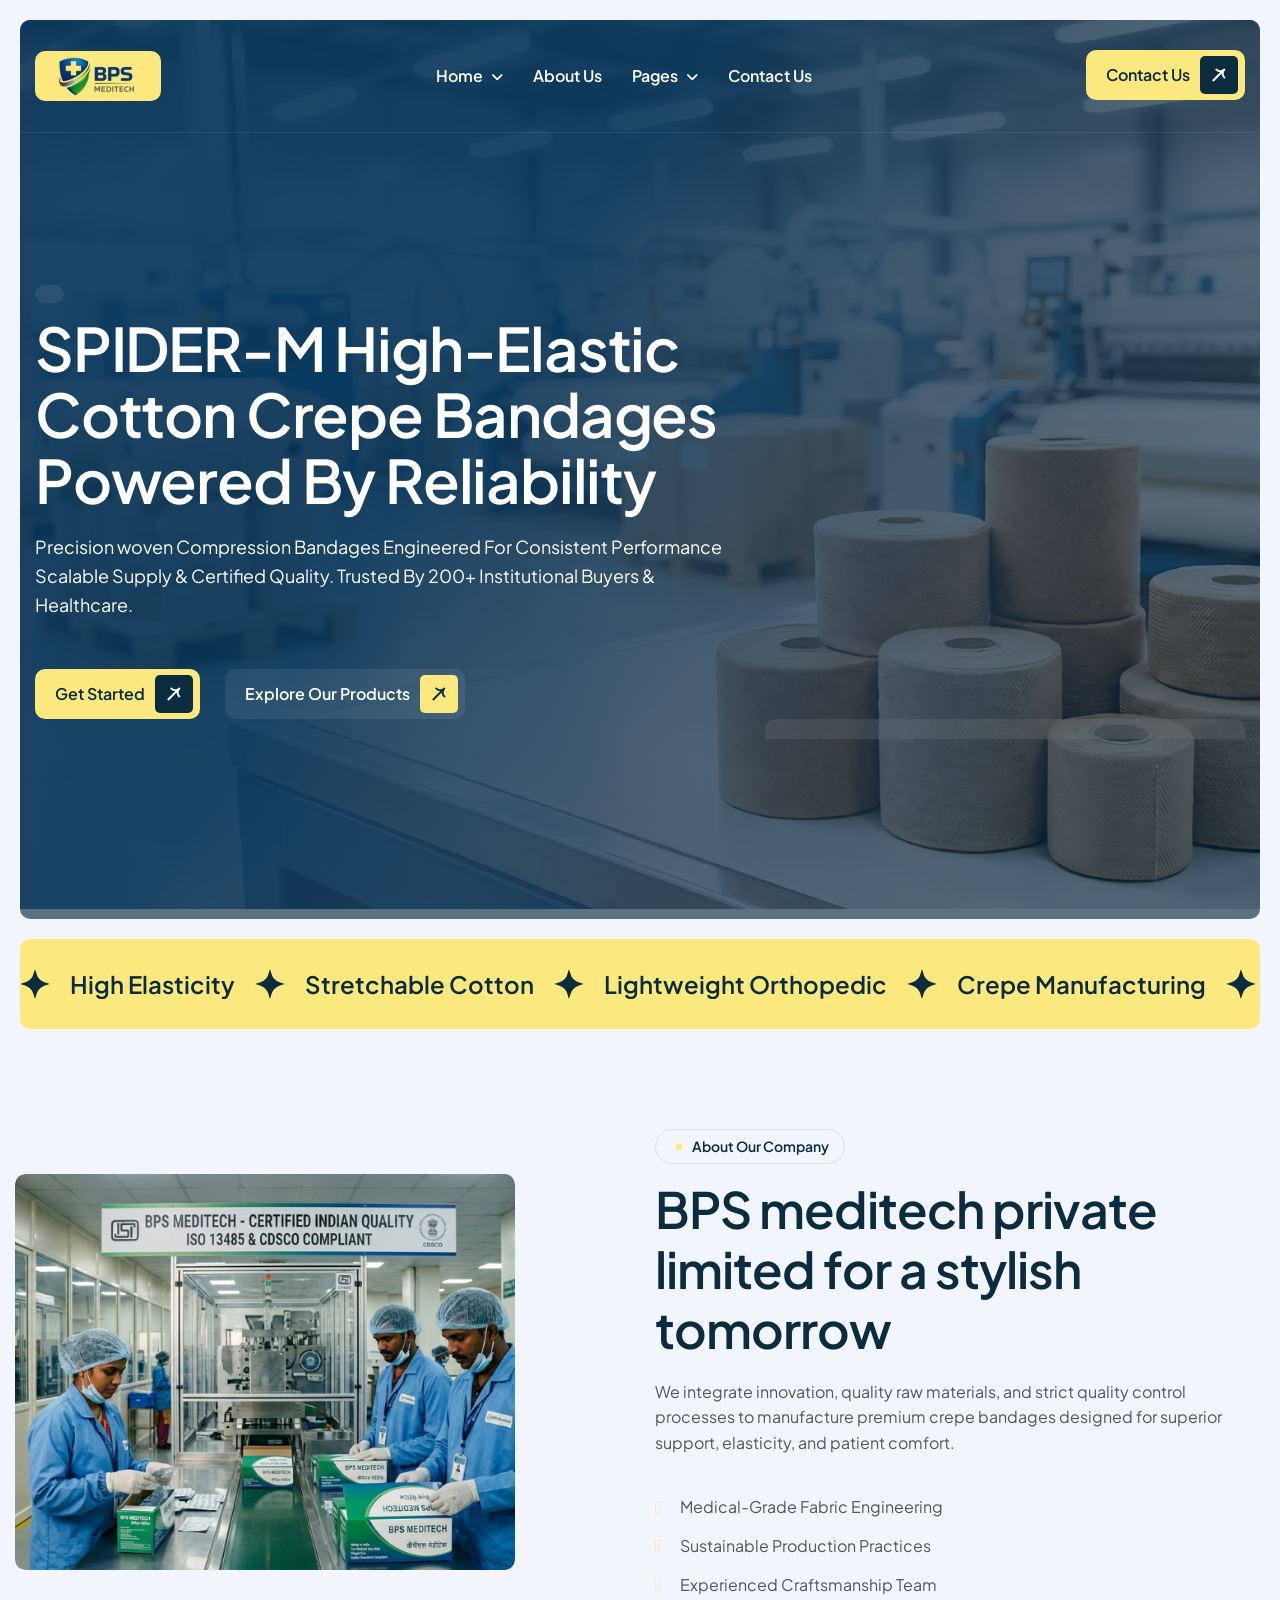
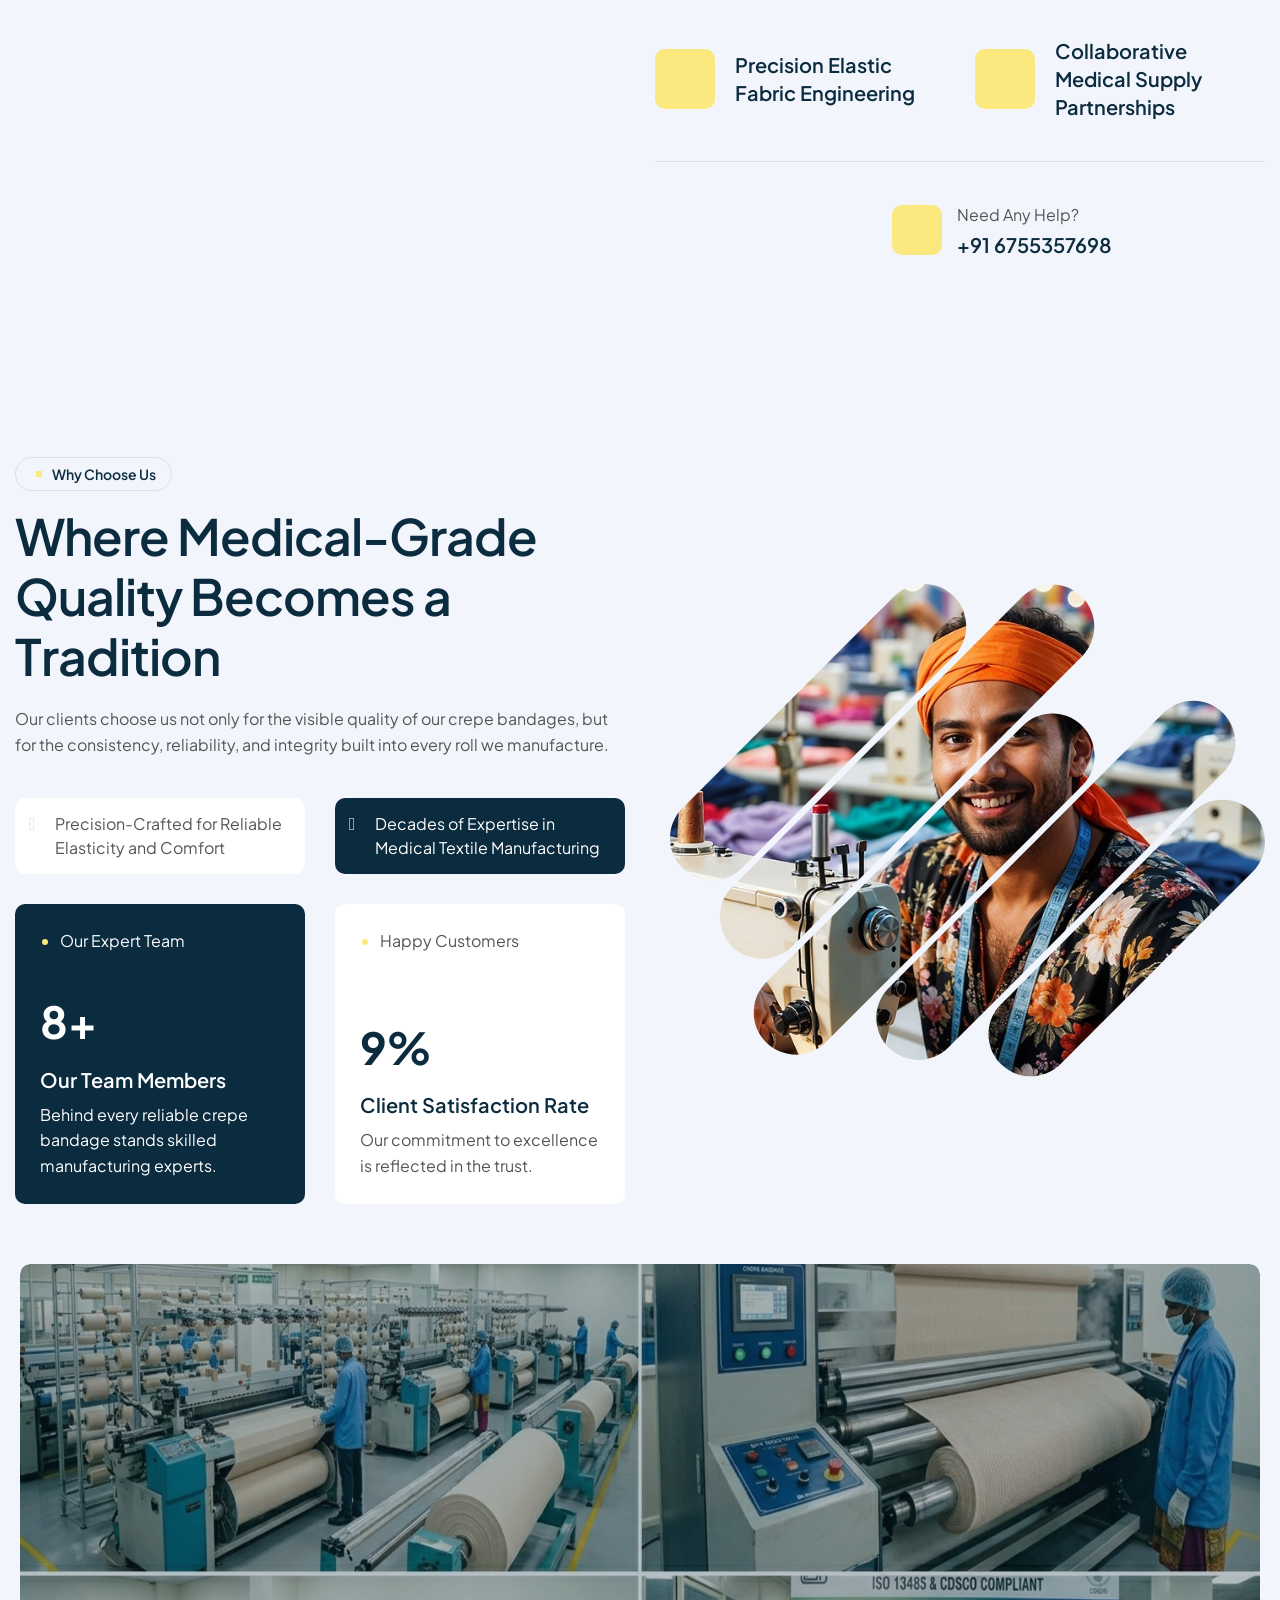
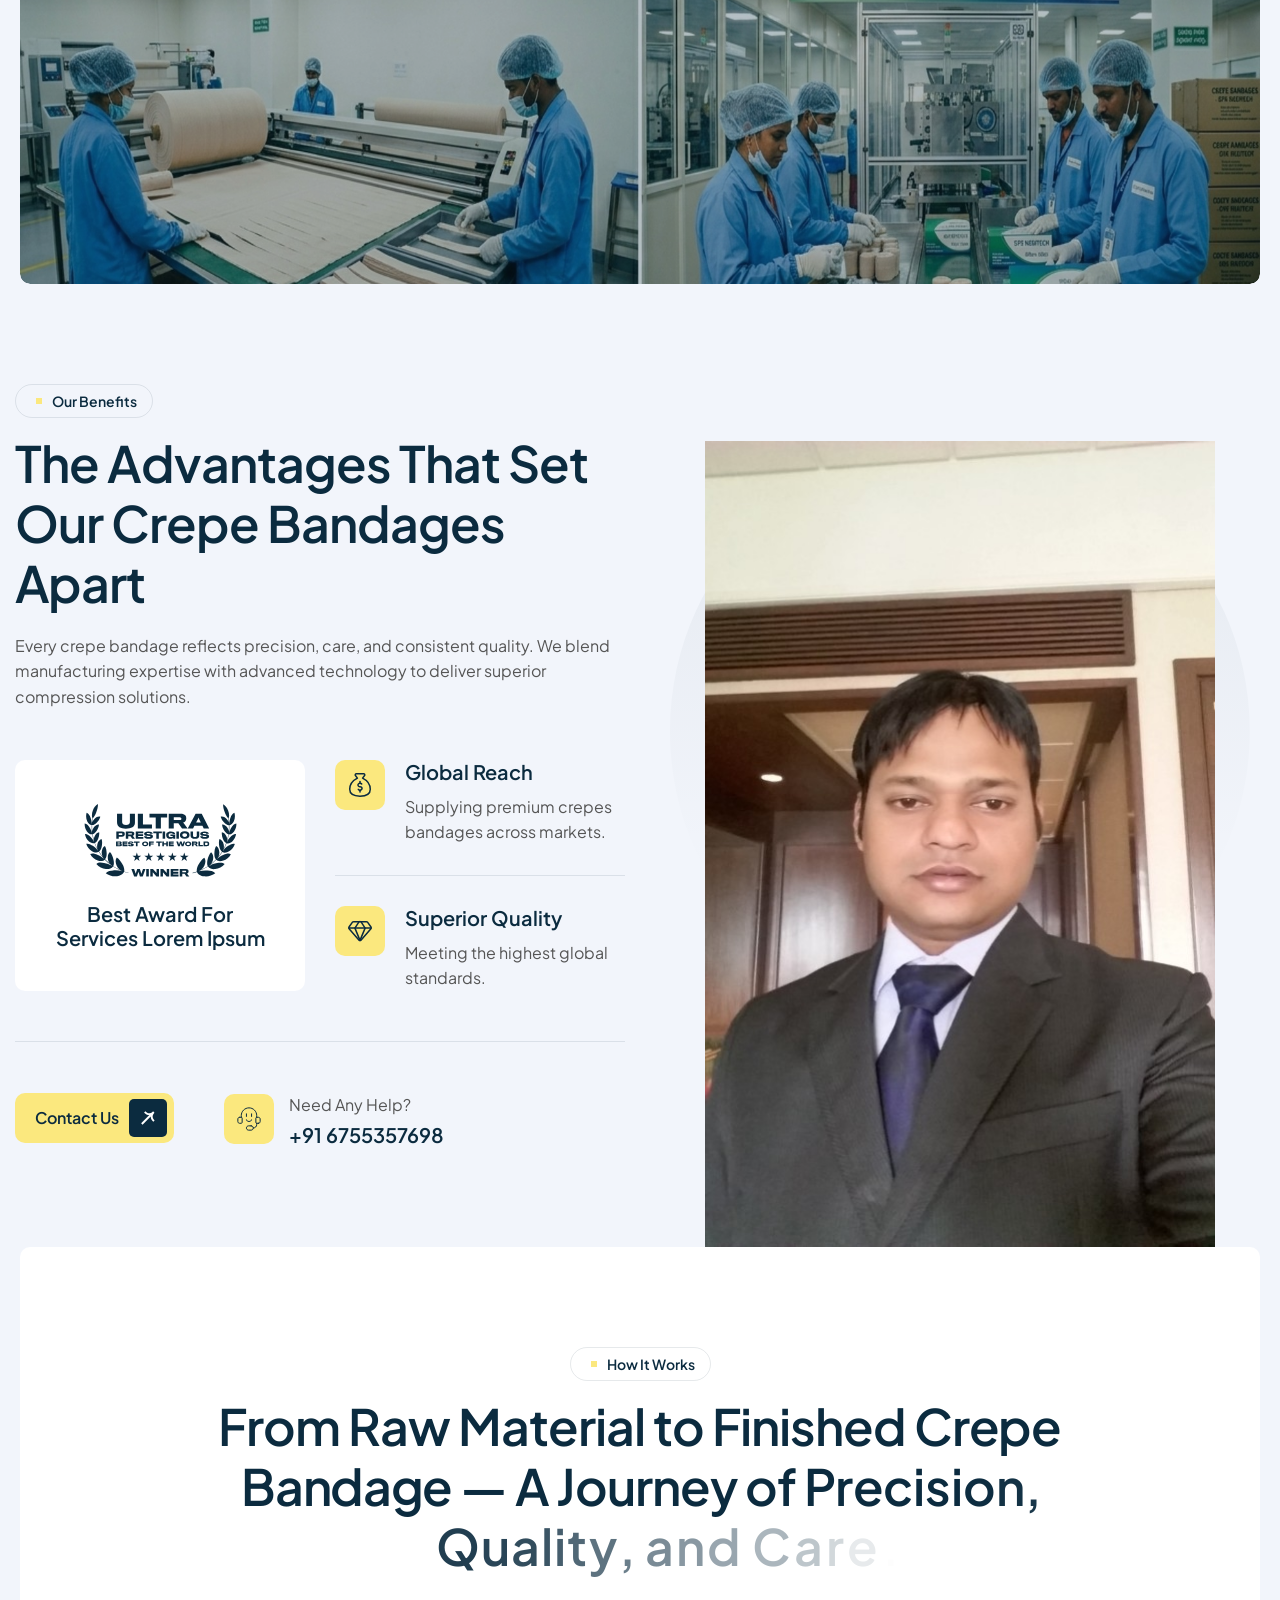
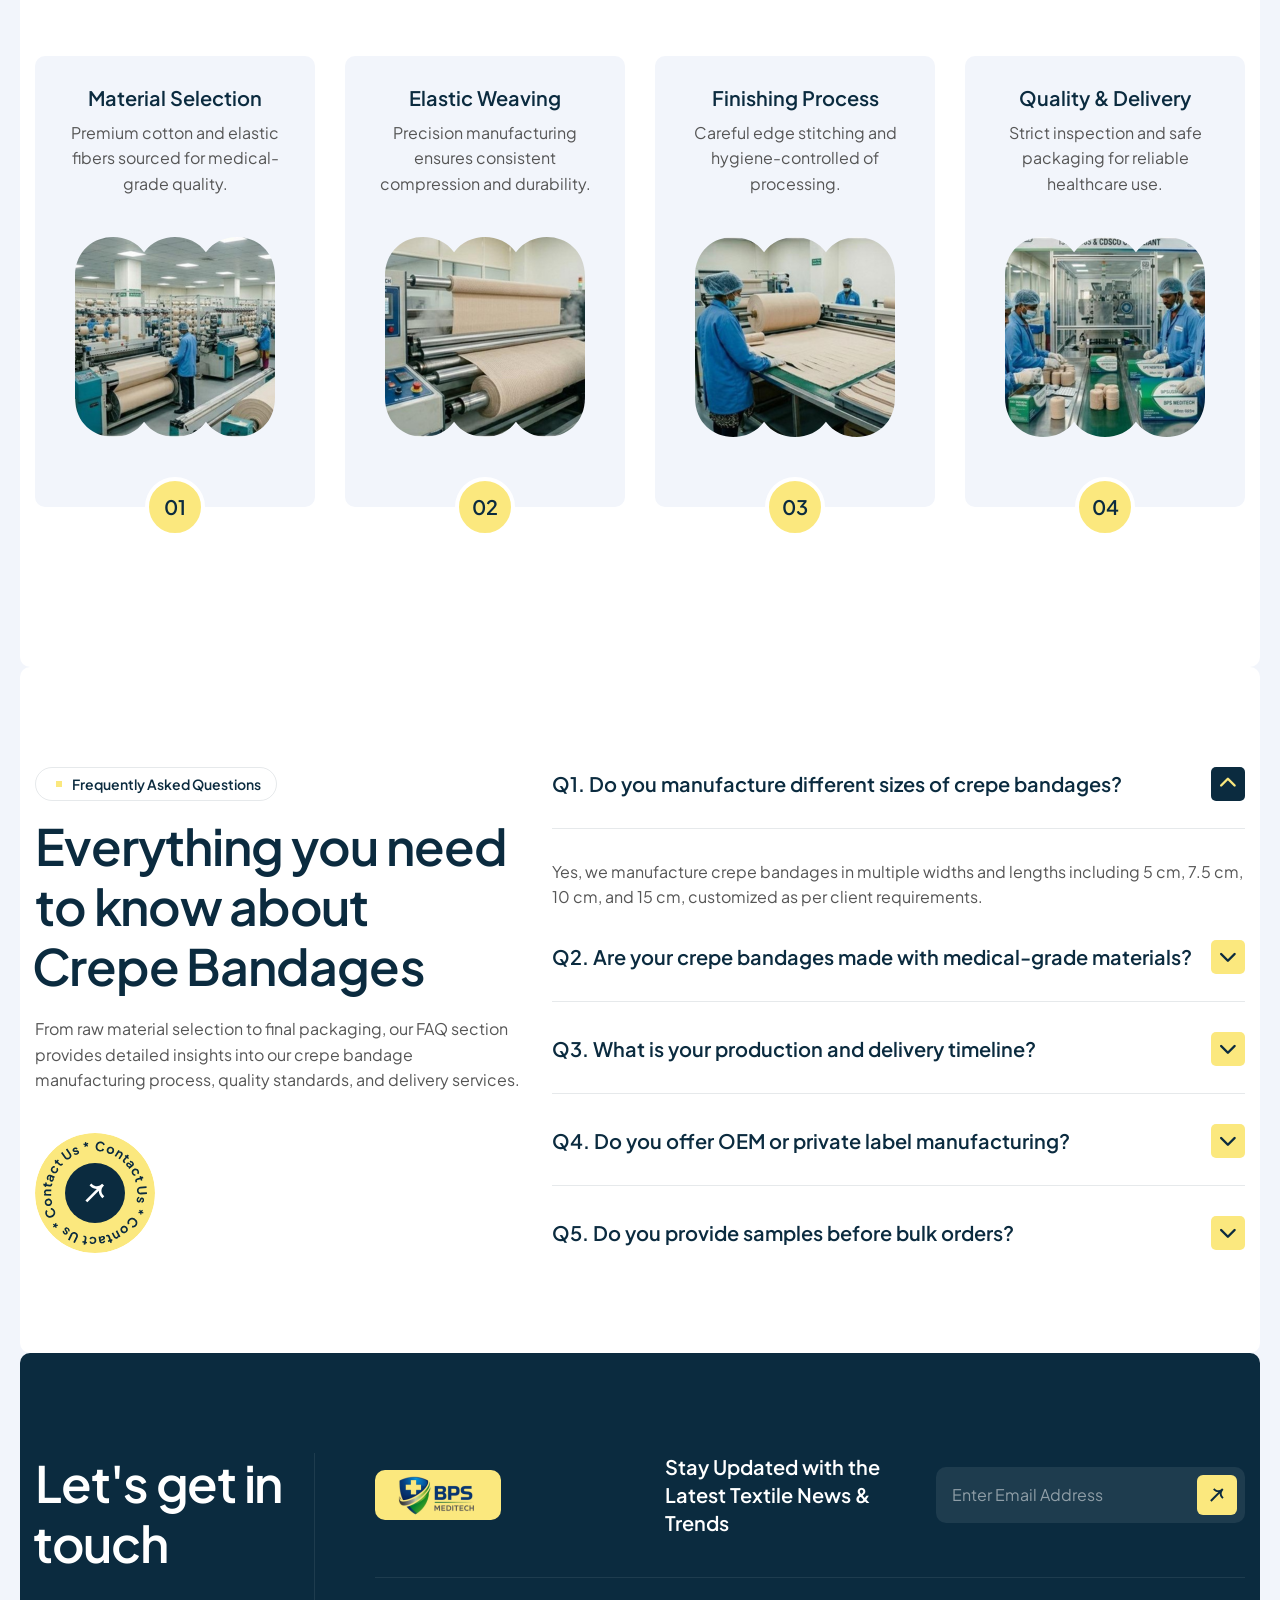
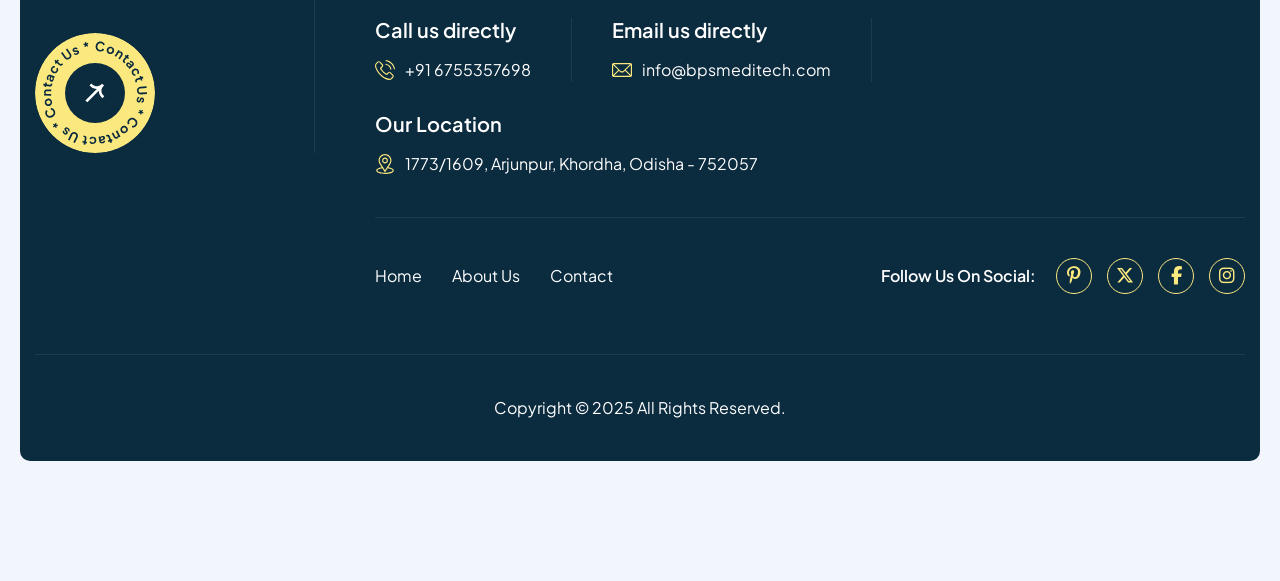
==== commit d32b817e: "Initial commit" ====
--- a/index.html
+++ b/index.html
@@ -668,7 +668,7 @@
             <!-- Our Benefits Image Start-->
             <div class="our-benefits-image">
               <figure>
-                <img src="images/our-benefits-image.png" alt="" />
+                <img src="images/our-ben.jpg" alt="" />
               </figure>
             </div>
             <!-- Our Benefits Image End -->
@@ -1062,8 +1062,8 @@
                   <h3>Call us directly</h3>
                   <p>
                     <img src="images/icon-phone-accent.svg" alt="" /><a
-                      href="tel:+123654789"
-                      >+(123) 456 - 789</a
+                      href="tel:+916755357698"
+                      >+91 6755357698</a
                     >
                   </p>
                 </div>
@@ -1074,8 +1074,8 @@
                   <h3>Email us directly</h3>
                   <p>
                     <img src="images/icon-mail-accent.svg" alt="" /><a
-                      href="mailto:info@domainname.com"
-                      >info@domainname.com</a
+                      href="mailto:info@bpsmeditech.com"
+                      >info@bpsmeditech.com</a
                     >
                   </p>
                 </div>
@@ -1085,8 +1085,7 @@
                 <div class="footer-contact-item">
                   <h3>Our Location</h3>
                   <p>
-                    <img src="images/icon-location-accent.svg" alt="" />246
-                    Royal Ln. Mesa, New Jersey 45
+                    <img src="images/icon-location-accent.svg" alt="" />1773/1609, Arjunpur, Khordha, Odisha - 752057
                   </p>
                 </div>
                 <!-- Footer Contact Item End -->
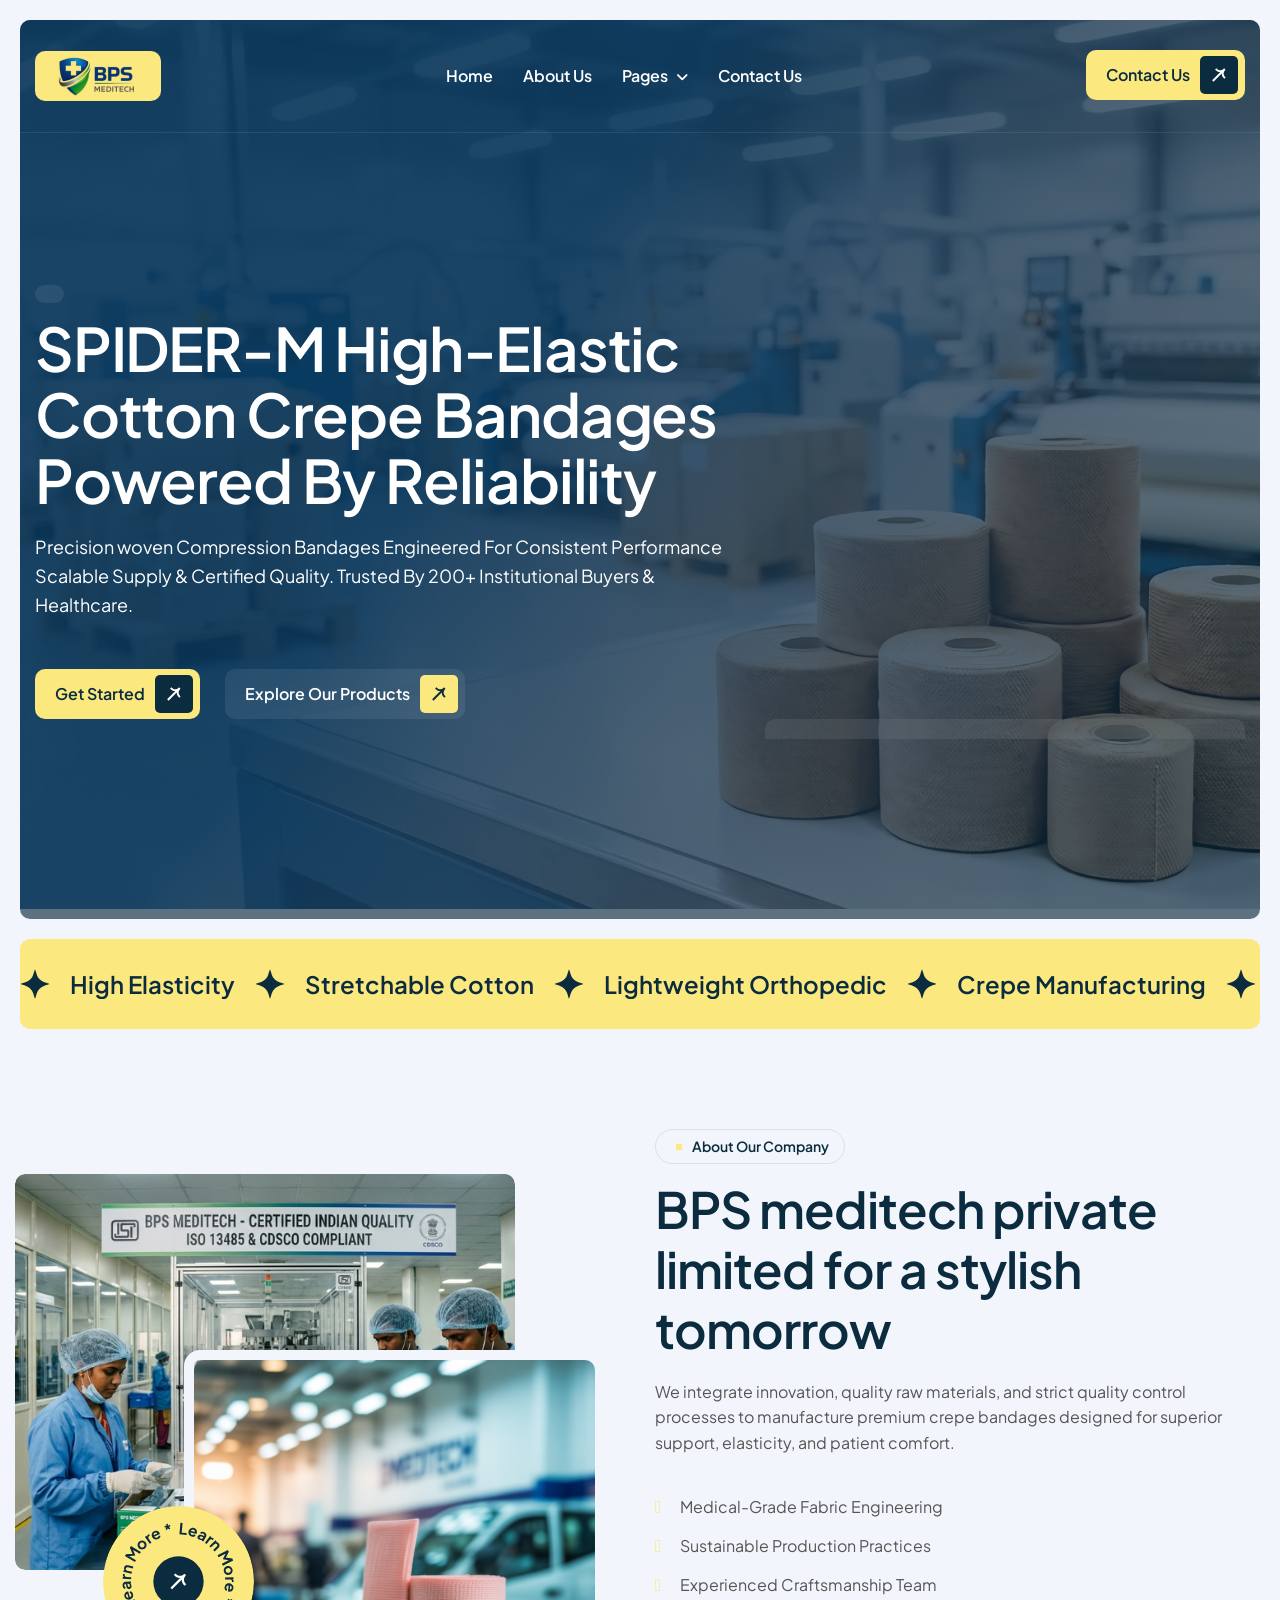
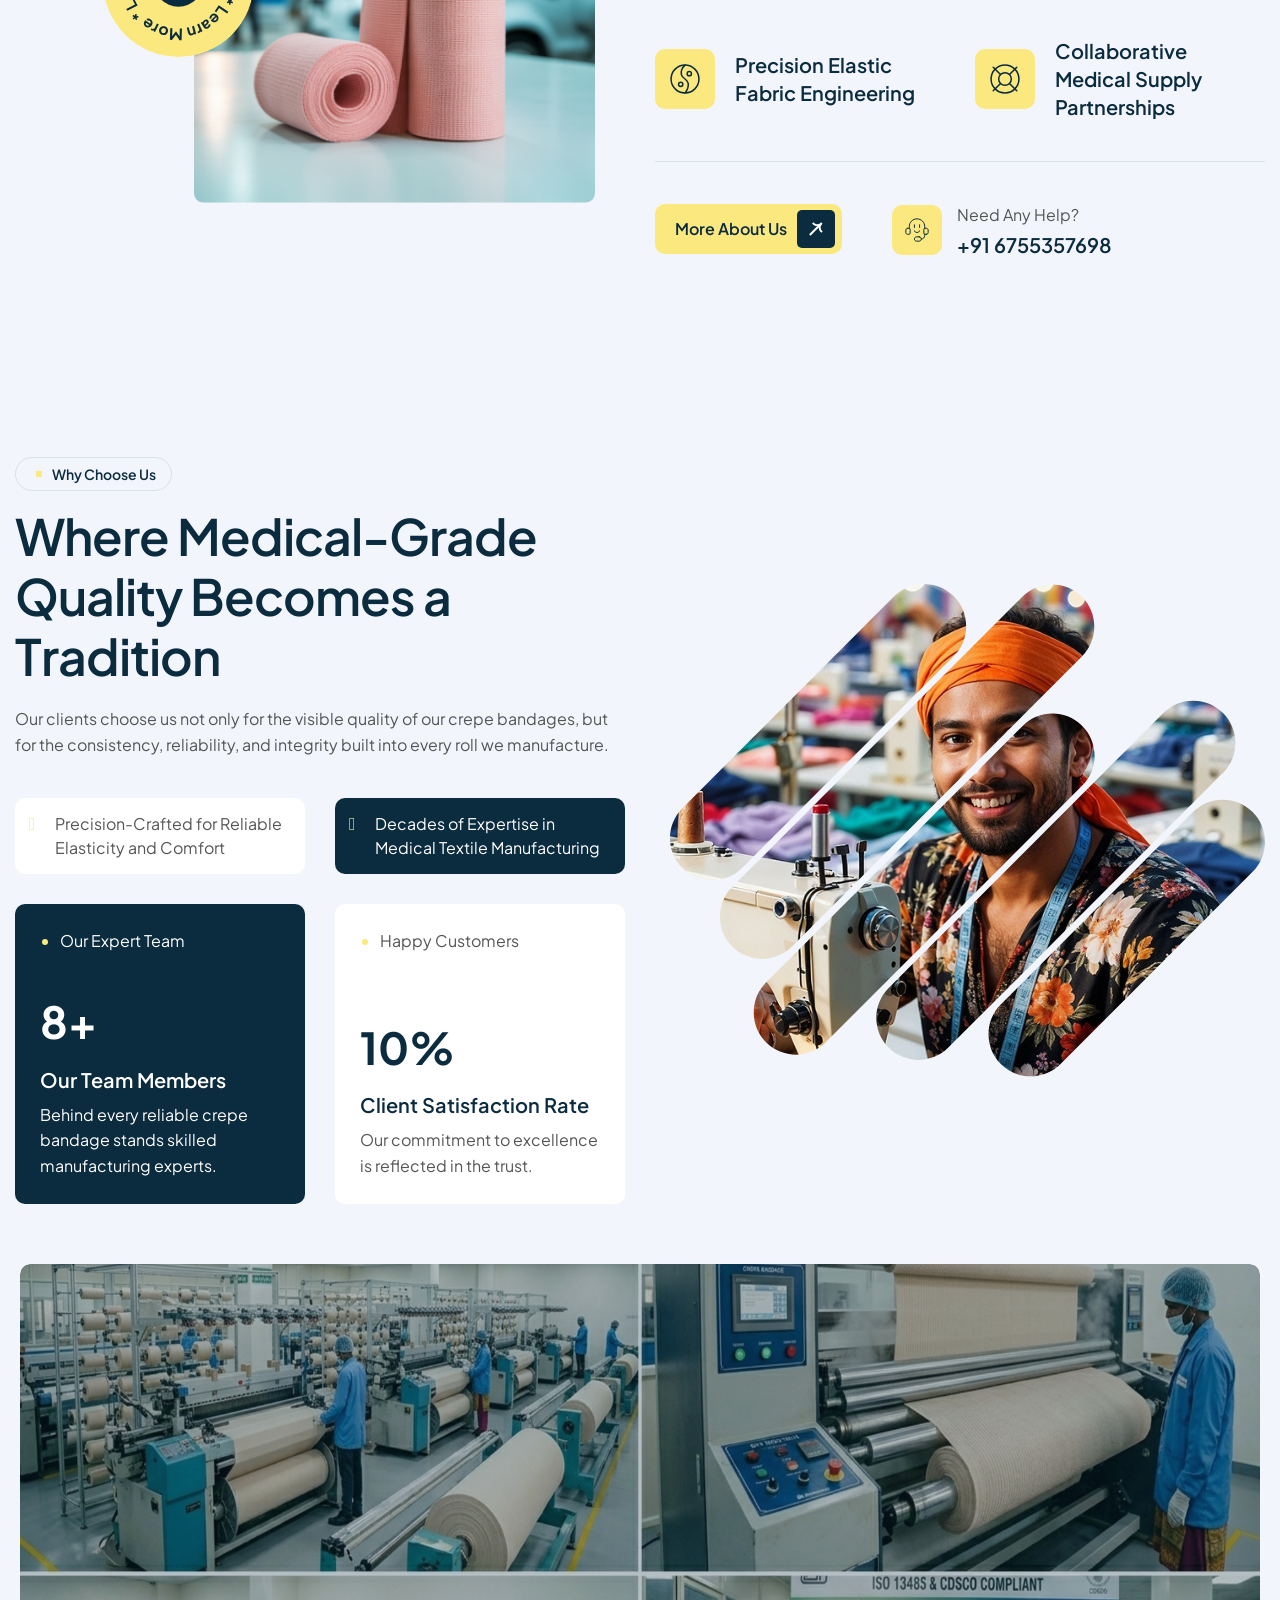
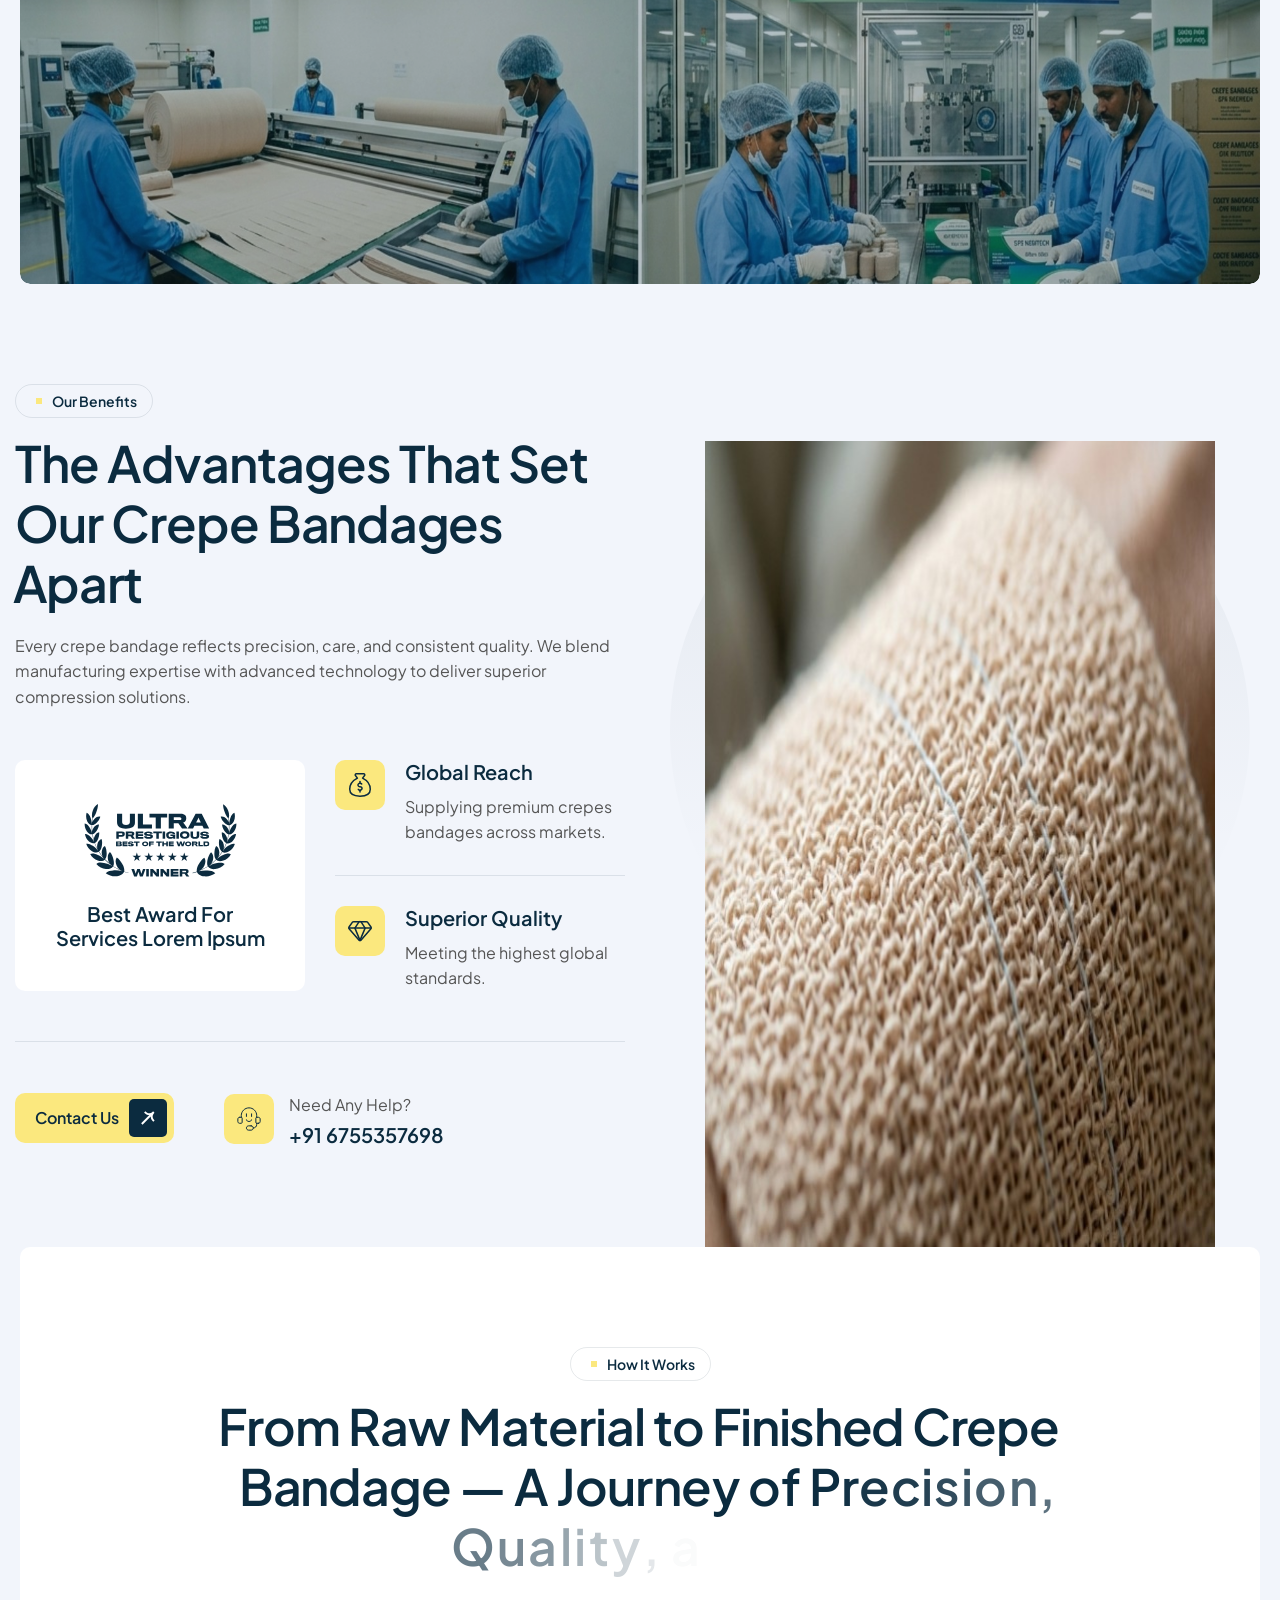
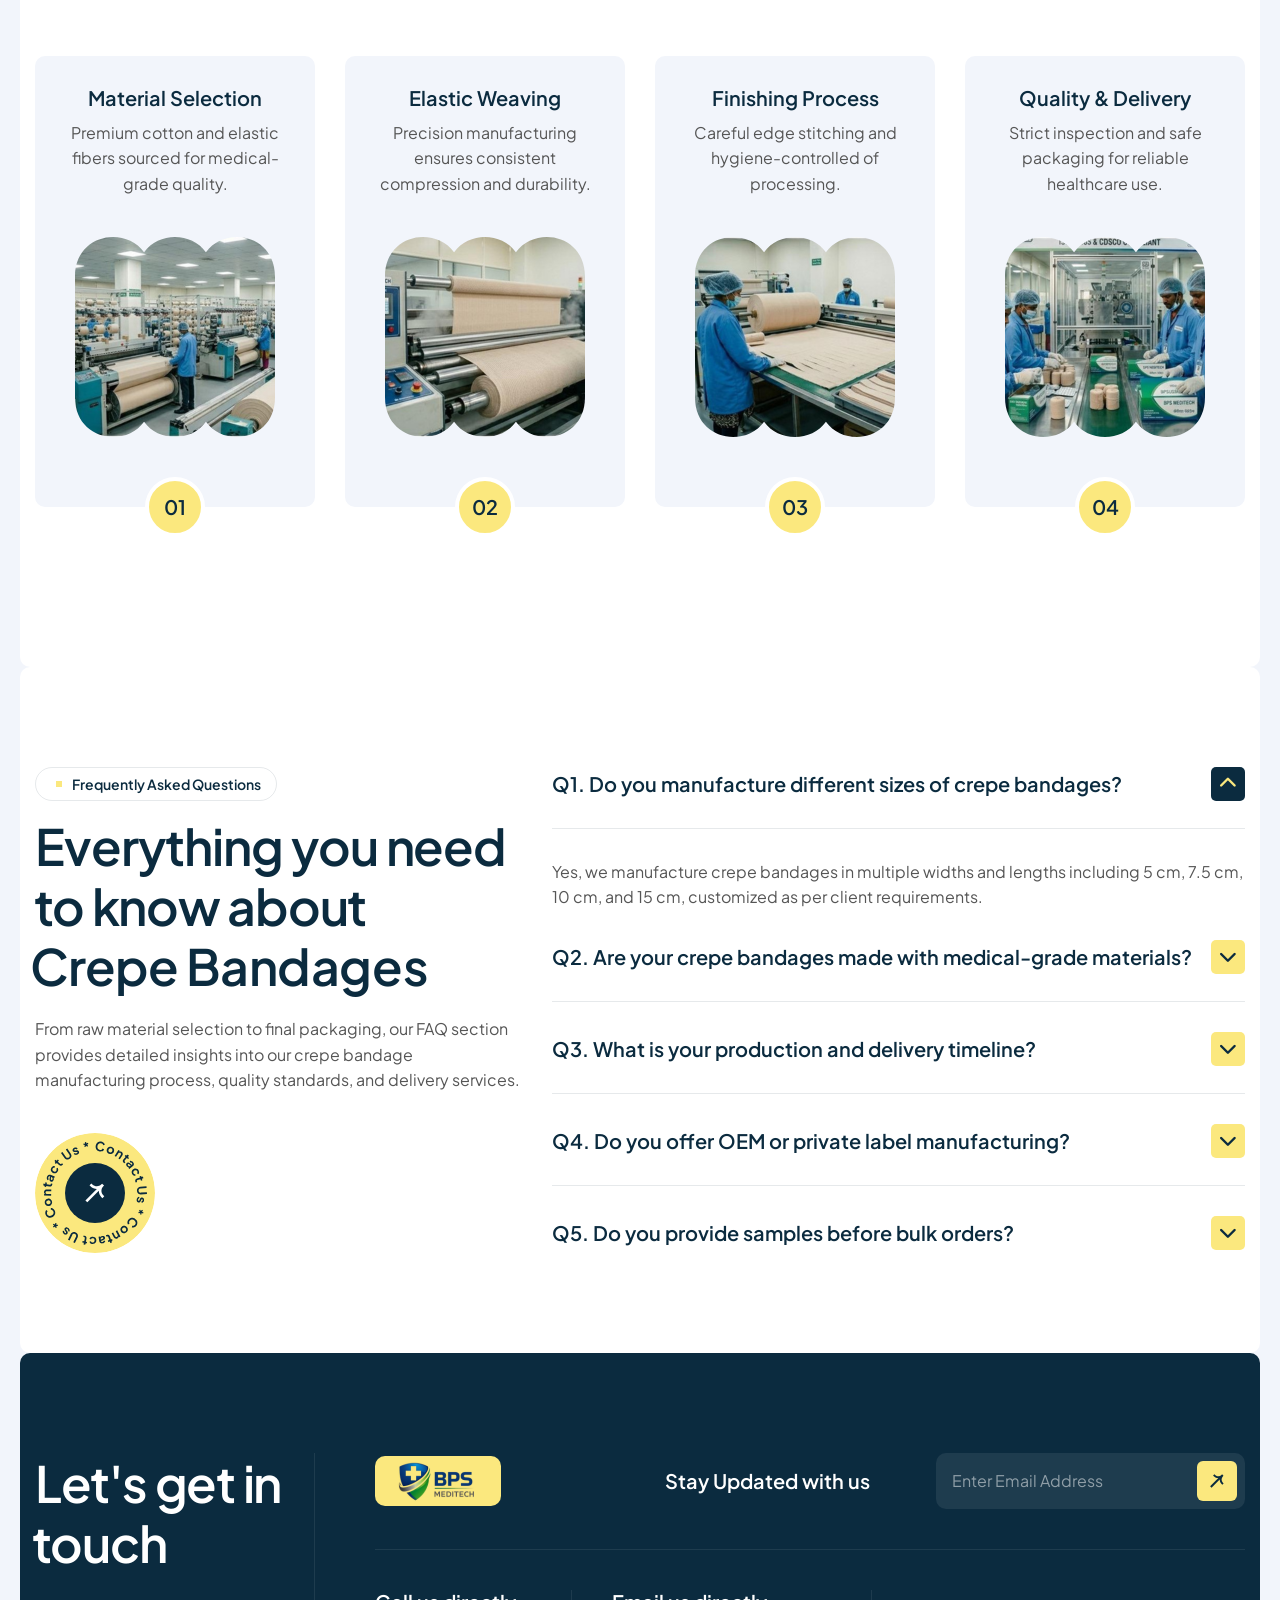
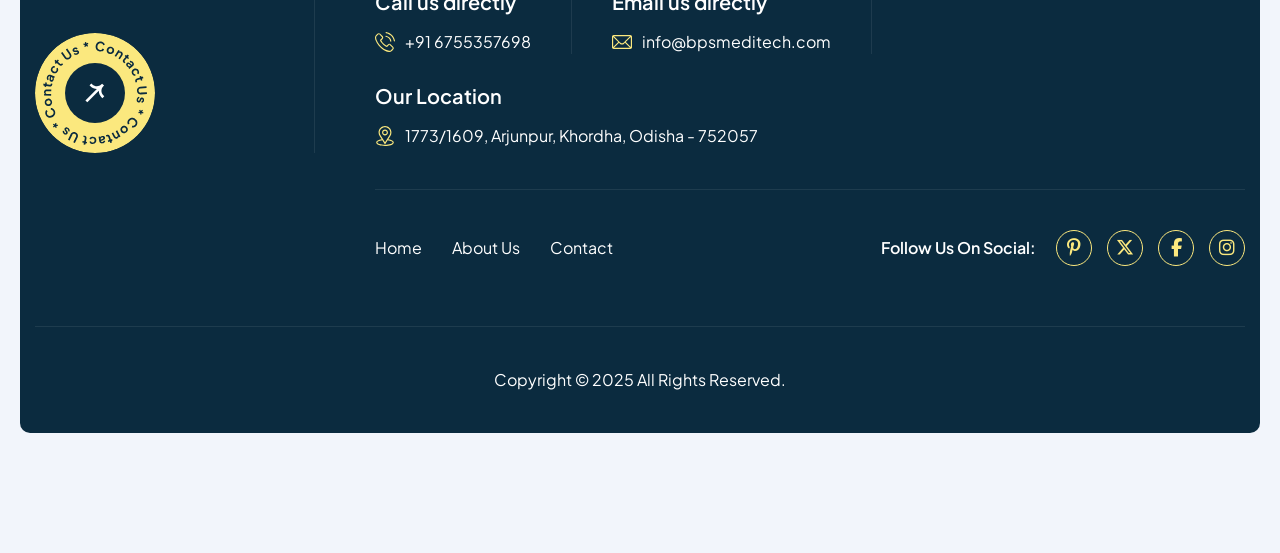
==== commit 514cd9c7: "Initial commit" ====
--- a/index.html
+++ b/index.html
@@ -66,7 +66,7 @@
             <div class="collapse navbar-collapse main-menu">
               <div class="nav-menu-wrapper">
                 <ul class="navbar-nav mr-auto" id="menu">
-                  <li class="nav-item submenu">
+                  <li class="nav-item">
                     <a class="nav-link" href="index.html">Home</a>
                   </li>
                   <li class="nav-item">
@@ -83,6 +83,7 @@
                         <a class="nav-link" href="product-single.html"
                           >Products Details</a>
                       </li>
+                      <li class="nav-item"><a class="nav-link" href="team.html">Our Team</a></li>
                     </ul>
                   </li>
                   <li class="nav-item">
@@ -668,7 +669,7 @@
             <!-- Our Benefits Image Start-->
             <div class="our-benefits-image">
               <figure>
-                <img src="images/our-ben.jpg" alt="" />
+                <img src="images/our-benefits.png" alt="" />
               </figure>
             </div>
             <!-- Our Benefits Image End -->
@@ -1034,7 +1035,7 @@
 
                 <!-- Footer Links Start -->
                 <div class="footer-newsletter-form">
-                  <h3>Stay Updated with the Latest Textile News & Trends</h3>
+                  <h3>Stay Updated with us</h3>
                   <form id="newslettersForm" action="#" method="POST">
                     <div class="form-group">
                       <input
@@ -1045,7 +1046,7 @@
                         placeholder="Enter Email Address"
                         required
                       />
-                      <button type="submit" class="newsletter-btn">
+                      <button type="submit" class="newsletter-btn" onclick="sendMail()">
                         <img src="images/arrow-primary.svg" alt="" />
                       </button>
                     </div>
@@ -1172,7 +1173,26 @@
     <script src="js/wow.min.js"></script>
     <!-- Main Custom js file -->
     <script src="js/function.js"></script>
+
+    <script>
+function sendMail() {
+
+    var userEmail = document.getElementById("mail").value;
+
+    if(userEmail === ""){
+        alert("Please enter your email");
+        return;
+    }
+
+    var subject = "Connecting For Enquiry";
+    var body = "Hello BPS Meditech,%0D%0A%0D%0AI am interested in learning more about your products.%0D%0A%0D%0AMy Email: " + userEmail;
+
+    window.location.href = "mailto:info@bpsmeditech.com?subject=" + subject + "&body=" + body;
+}
+</script>
+
   </body>
 
   <!-- Mirrored from html.awaikenthemes.com/linex/ by HTTrack Website Copier/3.x [XR&CO'2014], Thu, 26 Feb 2026 09:53:31 GMT -->
 </html>
+
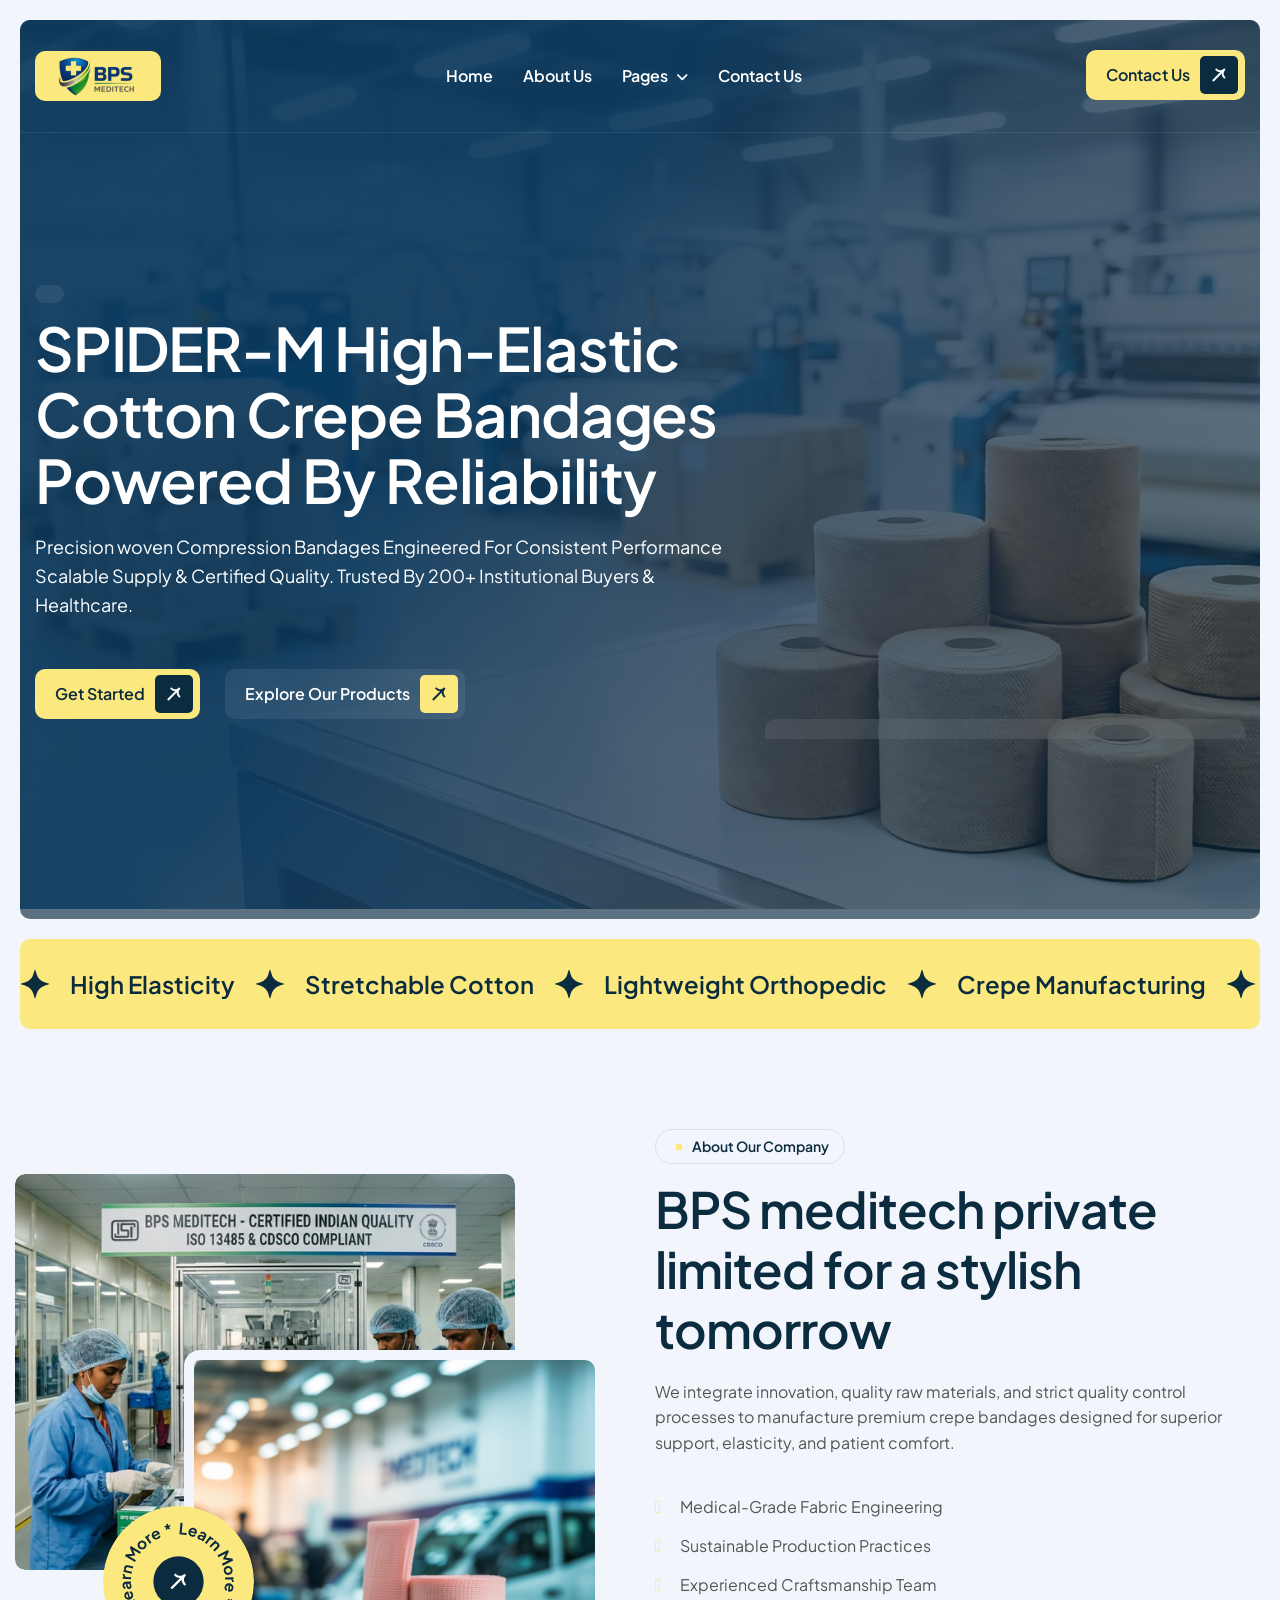
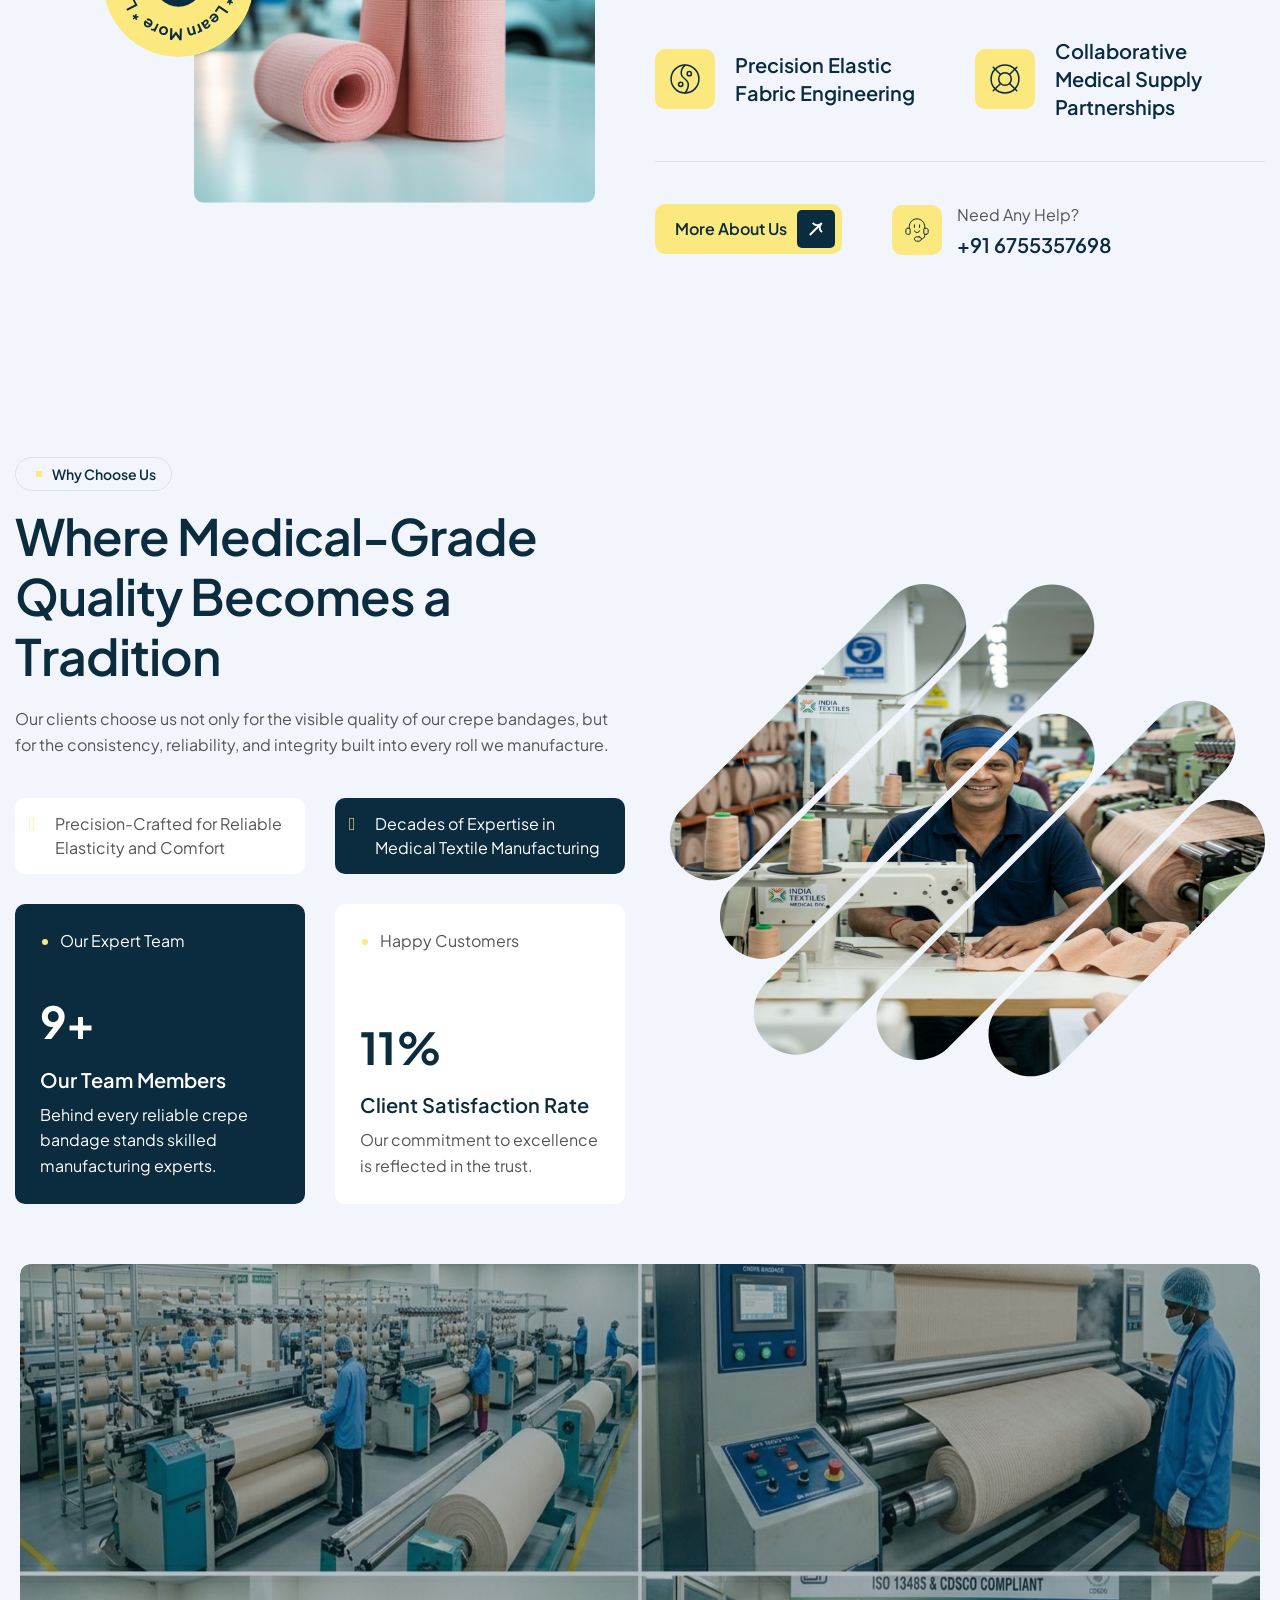
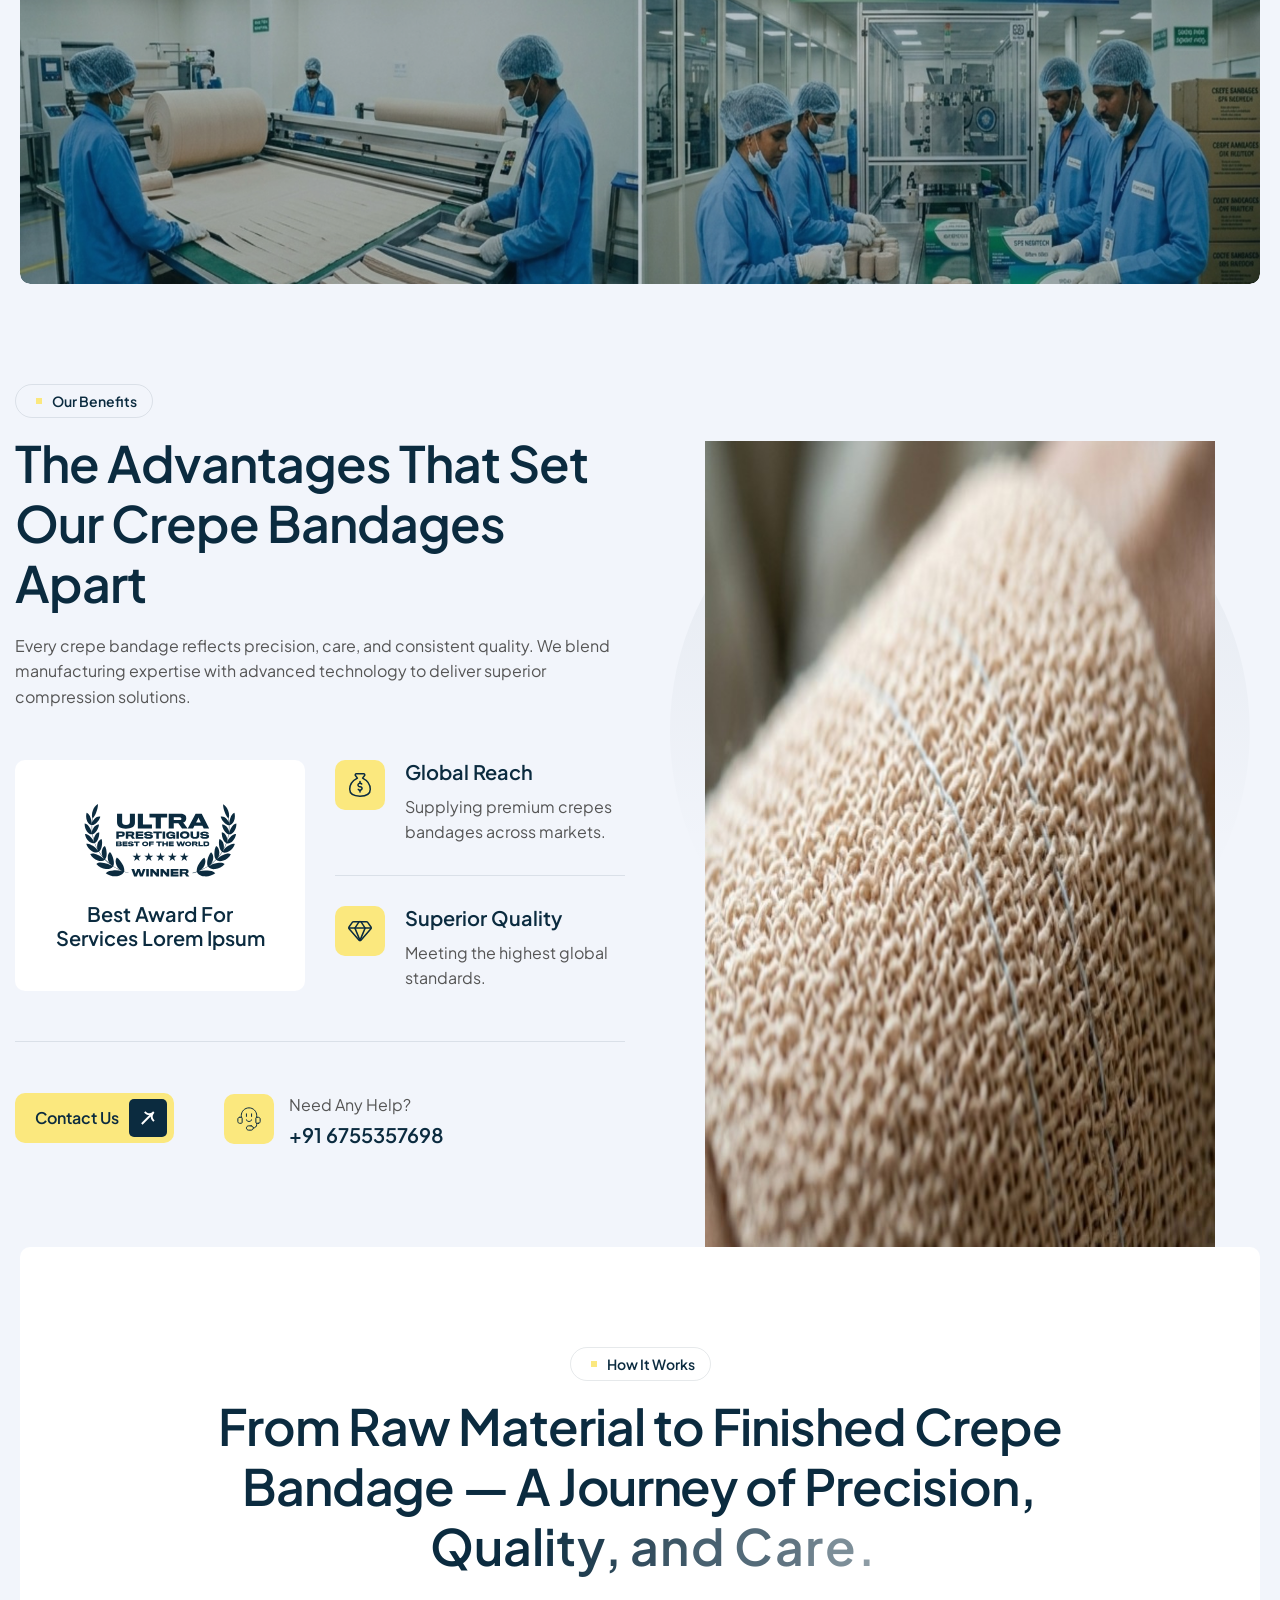
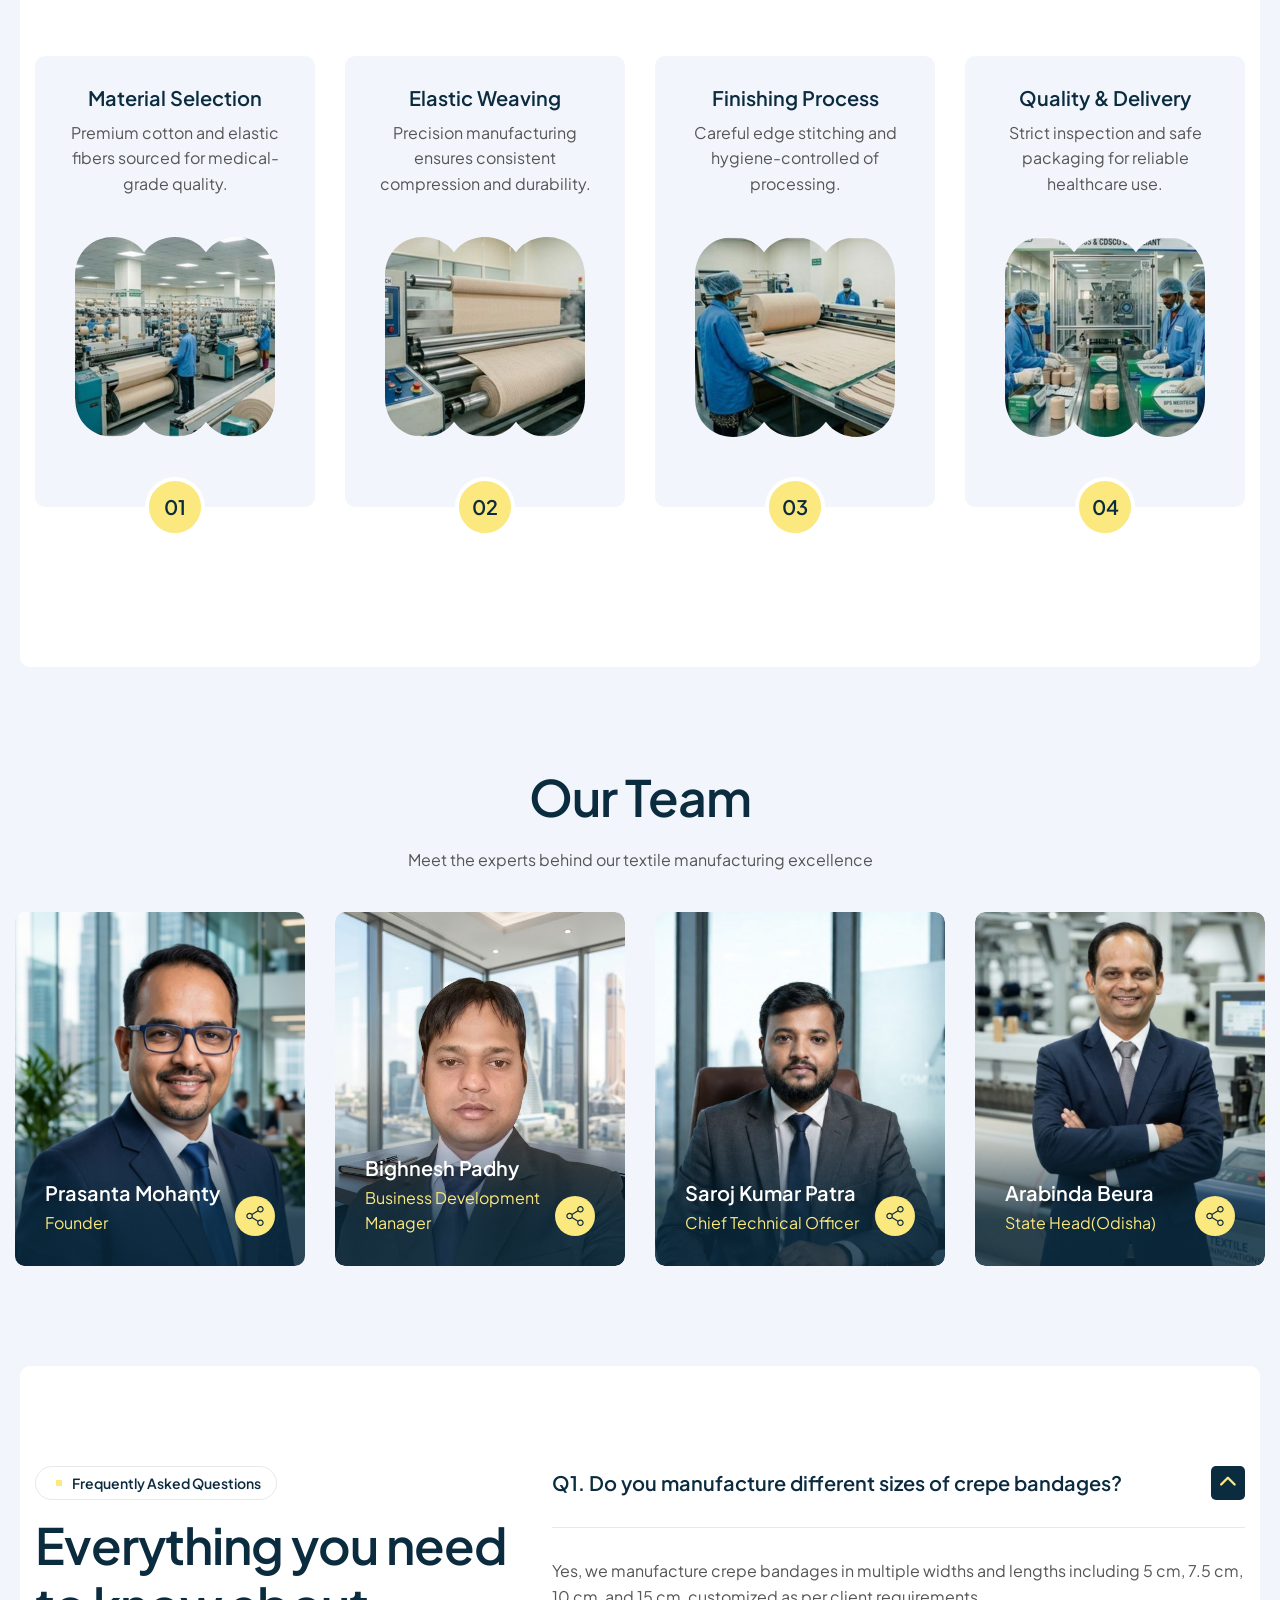
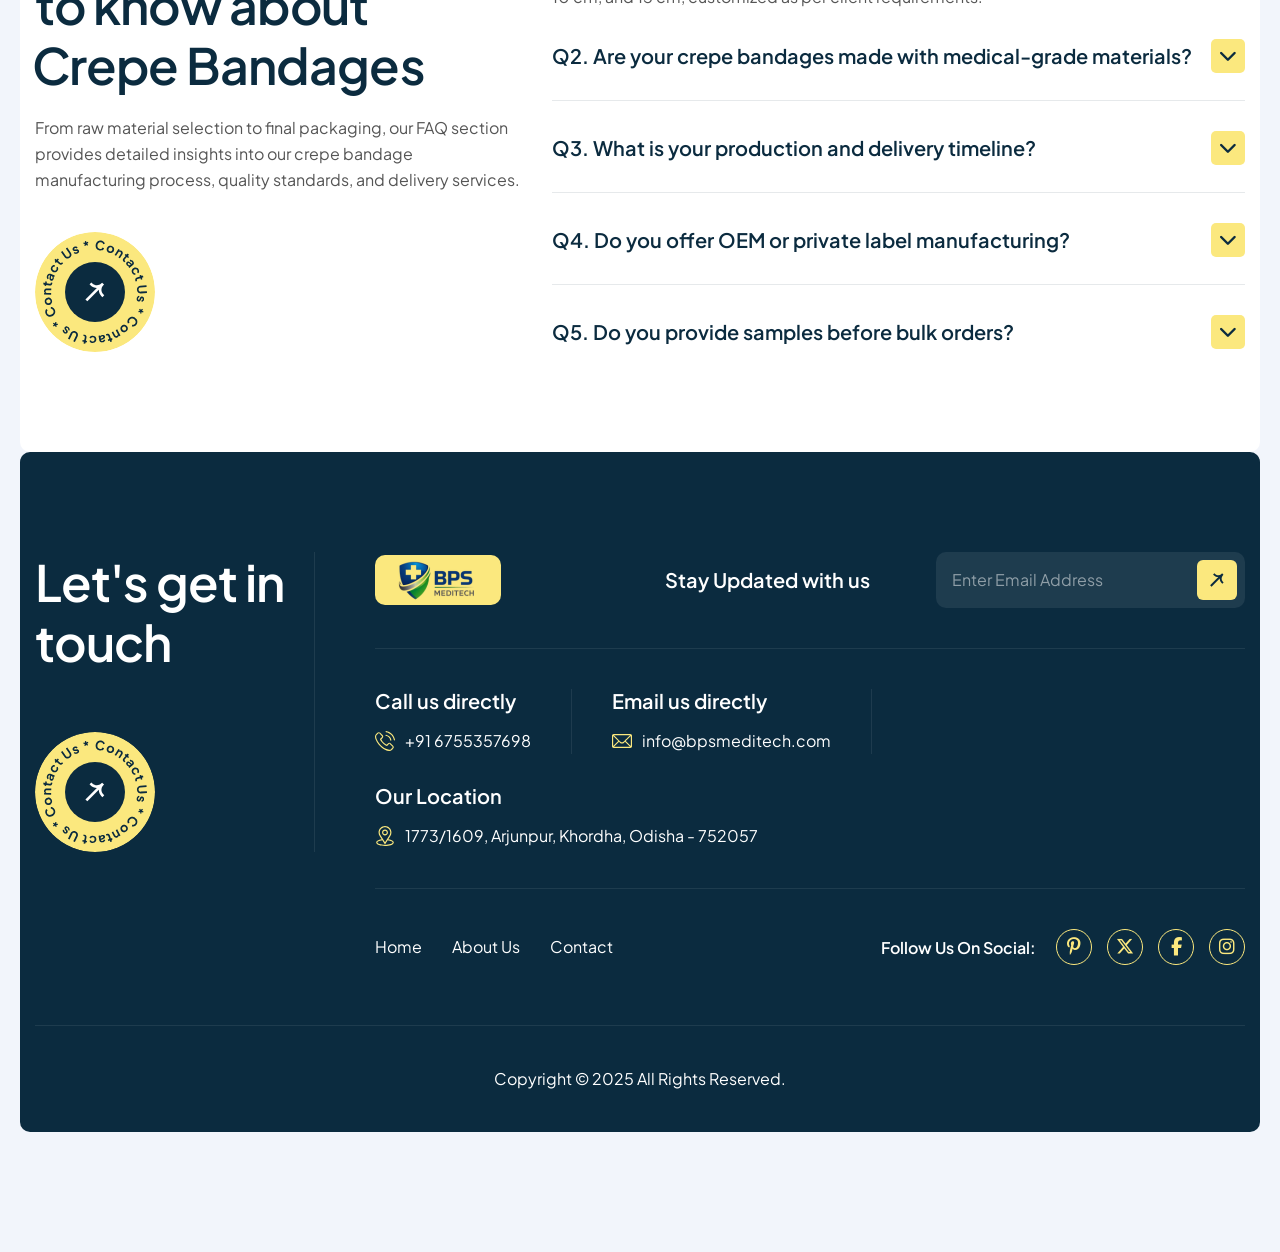
==== commit 9d8930a0: "change initial" ====
--- a/index.html
+++ b/index.html
@@ -529,7 +529,7 @@
             <!-- Why Choose Us Image Start -->
             <div class="why-choose-us-image wow fadeInUp" data-wow-delay="0.2s">
               <figure>
-                <img src="images/why-choose-us-image.jpg" alt="" />
+                <img src="images/why-choose.jpg" alt="" />
               </figure>
             </div>
             <!-- Why Choose Us Image End -->
@@ -807,7 +807,217 @@
 
 
     
+     <!-- Page Team Start -->
+    <div class="page-team">
+      <div class="container">
+        <!-- Section Title -->
+        <div class="section-title text-center">
+            <h2>Our Team</h2>
+            <p>Meet the experts behind our textile manufacturing excellence</p>
+        </div>
+        <div class="row">
+          <div class="col-xl-3 col-md-6">
+            <!-- Team Item Start -->
+            <div class="team-item wow fadeInUp">
+              <!-- team Image Start -->
+              <div class="team-item-image">
+                  <figure>
+                    <img src="images/team-01.png" alt="" />
+                  </figure>
+                </a>
+              </div>
+              <!-- team Image End -->
+
+              <!-- Team Item Body Start -->
+              <div class="team-item-body">
+                <!-- Team Item Content Start -->
+                <div class="team-item-content">
+                  <h3><a href="team-single.html">Prasanta Mohanty</a></h3>
+                  <p>Founder</p>
+                </div>
+                <!-- Team Item Content End -->
+
+                <!-- Team Social List Start -->
+                <div class="team-social-list-box">
+                  <!-- Team Social Button Start -->
+                  <div class="team-social-btn">
+                    <a href="team.html"
+                      ><img src="images/icon-share.svg" alt=""
+                    /></a>
+                  </div>
+                  <!-- Team Social Button End -->
+
+                  <!-- Team Social List Start -->
+                  <div class="team-social-list">
+                    <ul>
+                      <li>
+                        <a href="#"><i class="fa-brands fa-instagram"></i></a>
+                      </li>
+                      <li>
+                        <a href="#"><i class="fa-brands fa-facebook-f"></i></a>
+                      </li>
+                      <li>
+                        <a href="#"><i class="fa-brands fa-linkedin-in"></i></a>
+                      </li>
+                    </ul>
+                  </div>
+                  <!-- Team Social List End -->
+                </div>
+                <!-- Team Social List End -->
+              </div>
+              <!-- Team Item Body End -->
+            </div>
+            <!-- Team Item End -->
+          </div>
+
+          <div class="col-xl-3 col-md-6">
+                    <!-- Team Item Start -->
+                    <div class="team-item wow fadeInUp">                                            
+                        <!-- team Image Start -->
+                        <div class="team-item-image">
+                            <a href="team-single.html" data-cursor-text="View">
+                                <figure>
+                                    <img src="images/team-031.jpeg" alt="">
+                                </figure>
+                            </a>
+                        </div>
+                        <!-- team Image End -->
+
+                        <!-- Team Item Body Start -->
+                        <div class="team-item-body">
+                            <!-- Team Item Content Start -->
+                            <div class="team-item-content">
+                                <h3><a href="team-single.html">Bighnesh Padhy</a></h3>
+                                <p>Business Development Manager</p>
+                            </div>
+                            <!-- Team Item Content End -->
+
+                            <!-- Team Social List Start -->
+                            <div class="team-social-list-box">
+                                <!-- Team Social Button Start -->
+                                <div class="team-social-btn">
+                                    <a href="team-single.html"><img src="images/icon-share.svg" alt=""></a>
+                                </div> 
+                                <!-- Team Social Button End -->
     
+                                <!-- Team Social List Start -->
+                                <div class="team-social-list">
+                                    <ul>
+                                        <li><a href="#"><i class="fa-brands fa-instagram"></i></a></li>
+                                        <li><a href="#"><i class="fa-brands fa-facebook-f"></i></a></li>
+                                        <li><a href="#"><i class="fa-brands fa-linkedin-in"></i></a></li>
+                                    </ul>
+                                </div>
+                                <!-- Team Social List End -->
+                            </div>
+                            <!-- Team Social List End -->
+                        </div>
+                        <!-- Team Item Body End -->
+
+                        
+                    </div>
+                    <!-- Team Item End -->
+                </div>
+
+                <div class="col-xl-3 col-md-6">
+                    <!-- Team Item Start -->
+                    <div class="team-item wow fadeInUp">                                            
+                        <!-- team Image Start -->
+                        <div class="team-item-image">
+                            <a href="team-single.html" data-cursor-text="View">
+                                <figure>
+                                    <img src="images/team-05.jpeg" alt="">
+                                </figure>
+                            </a>
+                        </div>
+                        <!-- team Image End -->
+
+                        <!-- Team Item Body Start -->
+                        <div class="team-item-body">
+                            <!-- Team Item Content Start -->
+                            <div class="team-item-content">
+                                <h3><a href="team-single.html">Saroj Kumar Patra</a></h3>
+                                <p>Chief Technical Officer</p>
+                            </div>
+                            <!-- Team Item Content End -->
+
+                            <!-- Team Social List Start -->
+                            <div class="team-social-list-box">
+                                <!-- Team Social Button Start -->
+                                <div class="team-social-btn">
+                                    <a href="team-single.html"><img src="images/icon-share.svg" alt=""></a>
+                                </div> 
+                                <!-- Team Social Button End -->
+    
+                                <!-- Team Social List Start -->
+                                <div class="team-social-list">
+                                    <ul>
+                                        <li><a href="#"><i class="fa-brands fa-instagram"></i></a></li>
+                                        <li><a href="#"><i class="fa-brands fa-facebook-f"></i></a></li>
+                                        <li><a href="#"><i class="fa-brands fa-linkedin-in"></i></a></li>
+                                    </ul>
+                                </div>
+                                <!-- Team Social List End -->
+                            </div>
+                            <!-- Team Social List End -->
+                        </div>
+                        <!-- Team Item Body End -->
+
+                        
+                    </div>
+                    <!-- Team Item End -->
+                </div>
+
+                <div class="col-xl-3 col-md-6">
+                    <!-- Team Item Start -->
+                    <div class="team-item wow fadeInUp">                                            
+                        <!-- team Image Start -->
+                        <div class="team-item-image">
+                            <a href="team-single.html" data-cursor-text="View">
+                                <figure>
+                                    <img src="images/team-04.png" alt="">
+                                </figure>
+                            </a>
+                        </div>
+                        <!-- team Image End -->
+
+                        <!-- Team Item Body Start -->
+                        <div class="team-item-body">
+                            <!-- Team Item Content Start -->
+                            <div class="team-item-content">
+                                <h3><a href="team-single.html">Arabinda Beura</a></h3>
+                                <p>State Head(Odisha)</p>
+                            </div>
+                            <!-- Team Item Content End -->
+
+                            <!-- Team Social List Start -->
+                            <div class="team-social-list-box">
+                                <!-- Team Social Button Start -->
+                                <div class="team-social-btn">
+                                    <a href="team-single.html"><img src="images/icon-share.svg" alt=""></a>
+                                </div> 
+                                <!-- Team Social Button End -->
+    
+                                <!-- Team Social List Start -->
+                                <div class="team-social-list">
+                                    <ul>
+                                        <li><a href="#"><i class="fa-brands fa-instagram"></i></a></li>
+                                        <li><a href="#"><i class="fa-brands fa-facebook-f"></i></a></li>
+                                        <li><a href="#"><i class="fa-brands fa-linkedin-in"></i></a></li>
+                                    </ul>
+                                </div>
+                                <!-- Team Social List End -->
+                            </div>
+                            <!-- Team Social List End -->
+                        </div>
+                        <!-- Team Item Body End -->                    
+                    </div>
+                    <!-- Team Item End -->
+                </div>
+        </div>
+      </div>
+    </div>
+    <!-- Page Team End -->
 
     <!-- Our FAQs Section Start -->
     <div class="our-faqs bg-section">
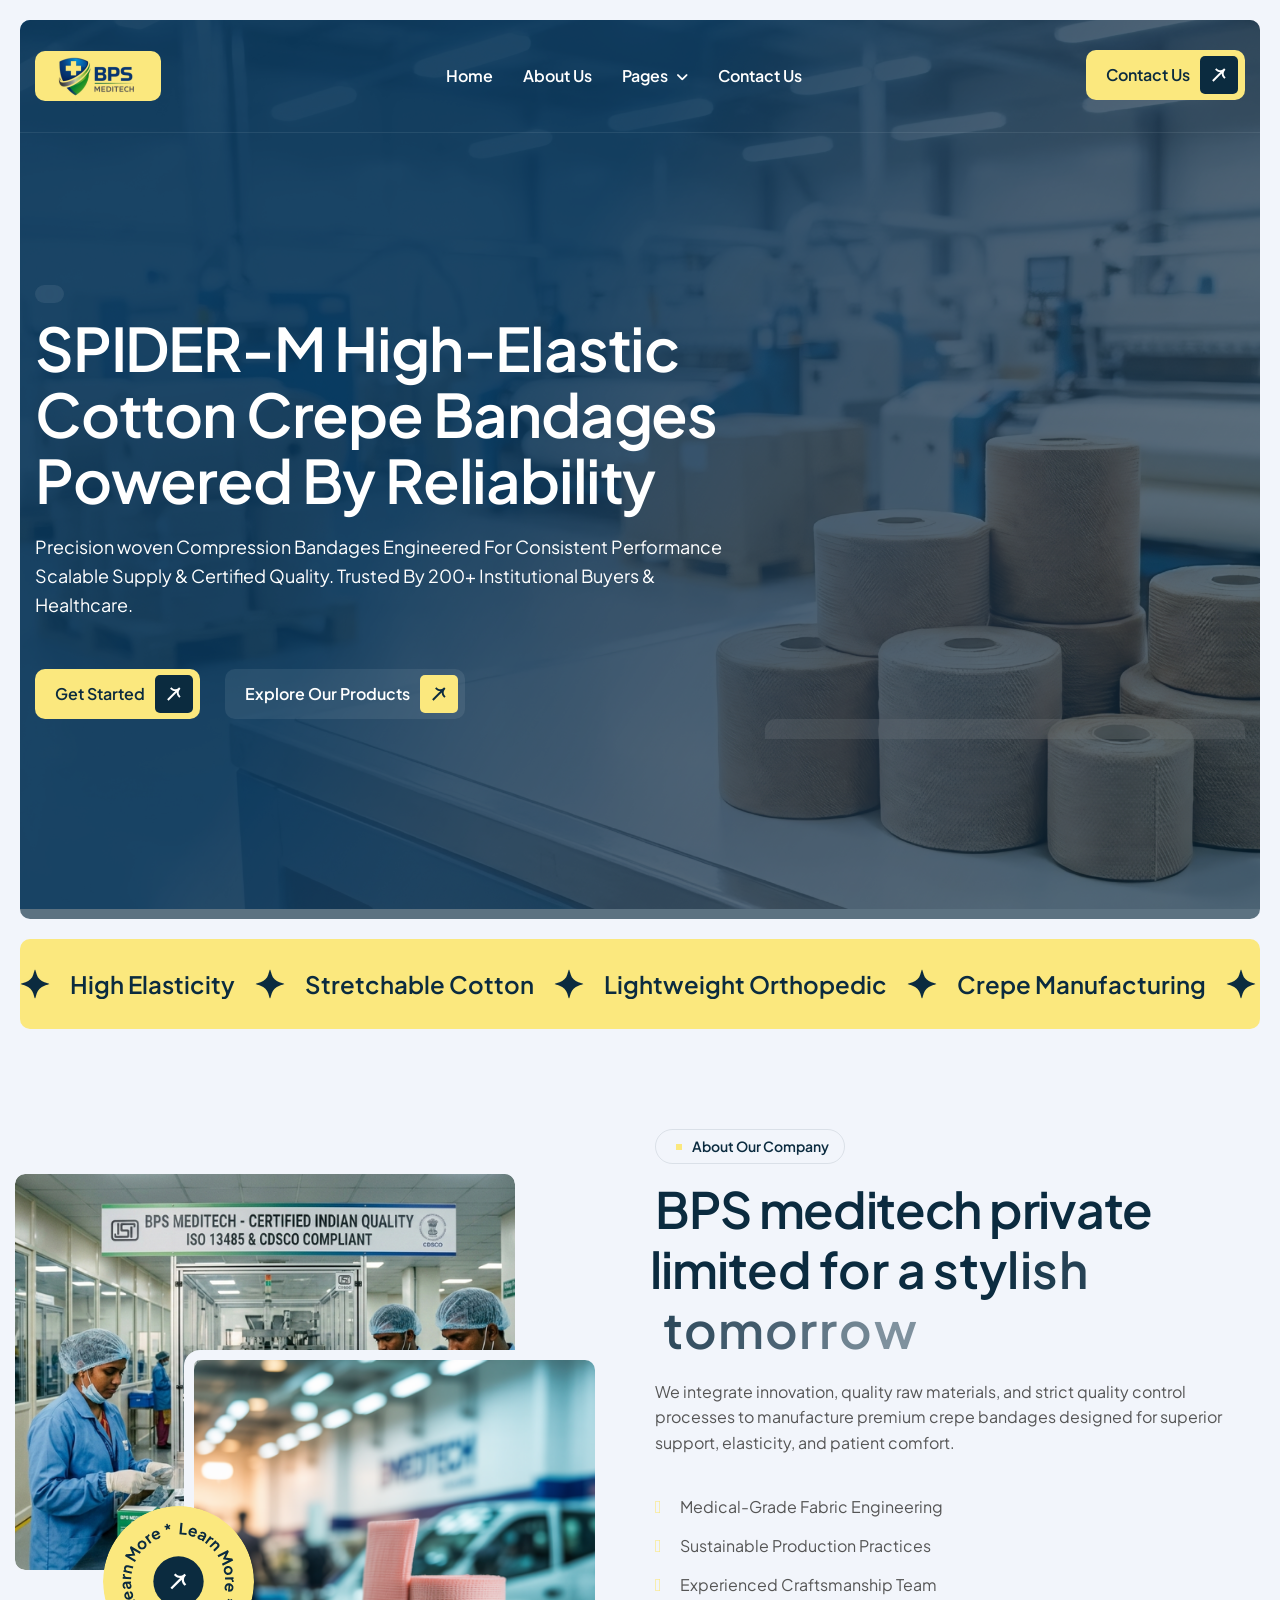
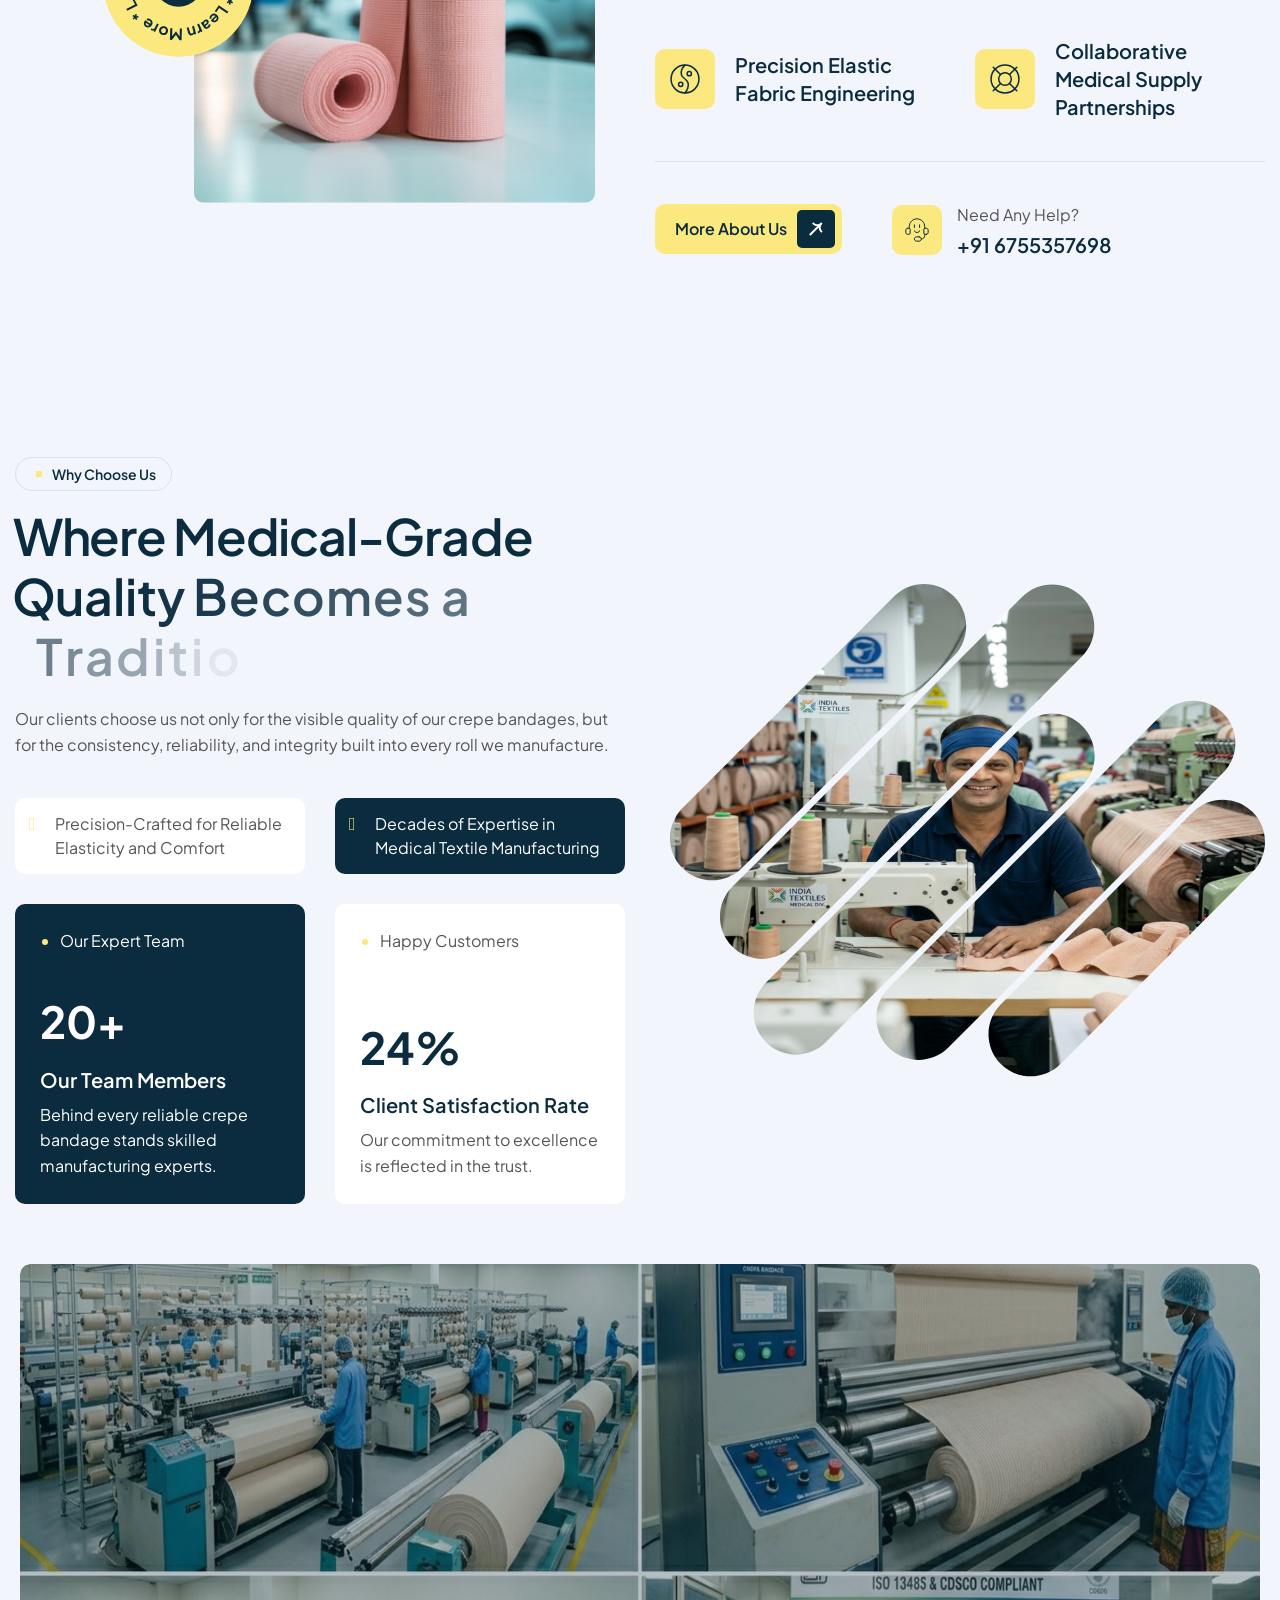
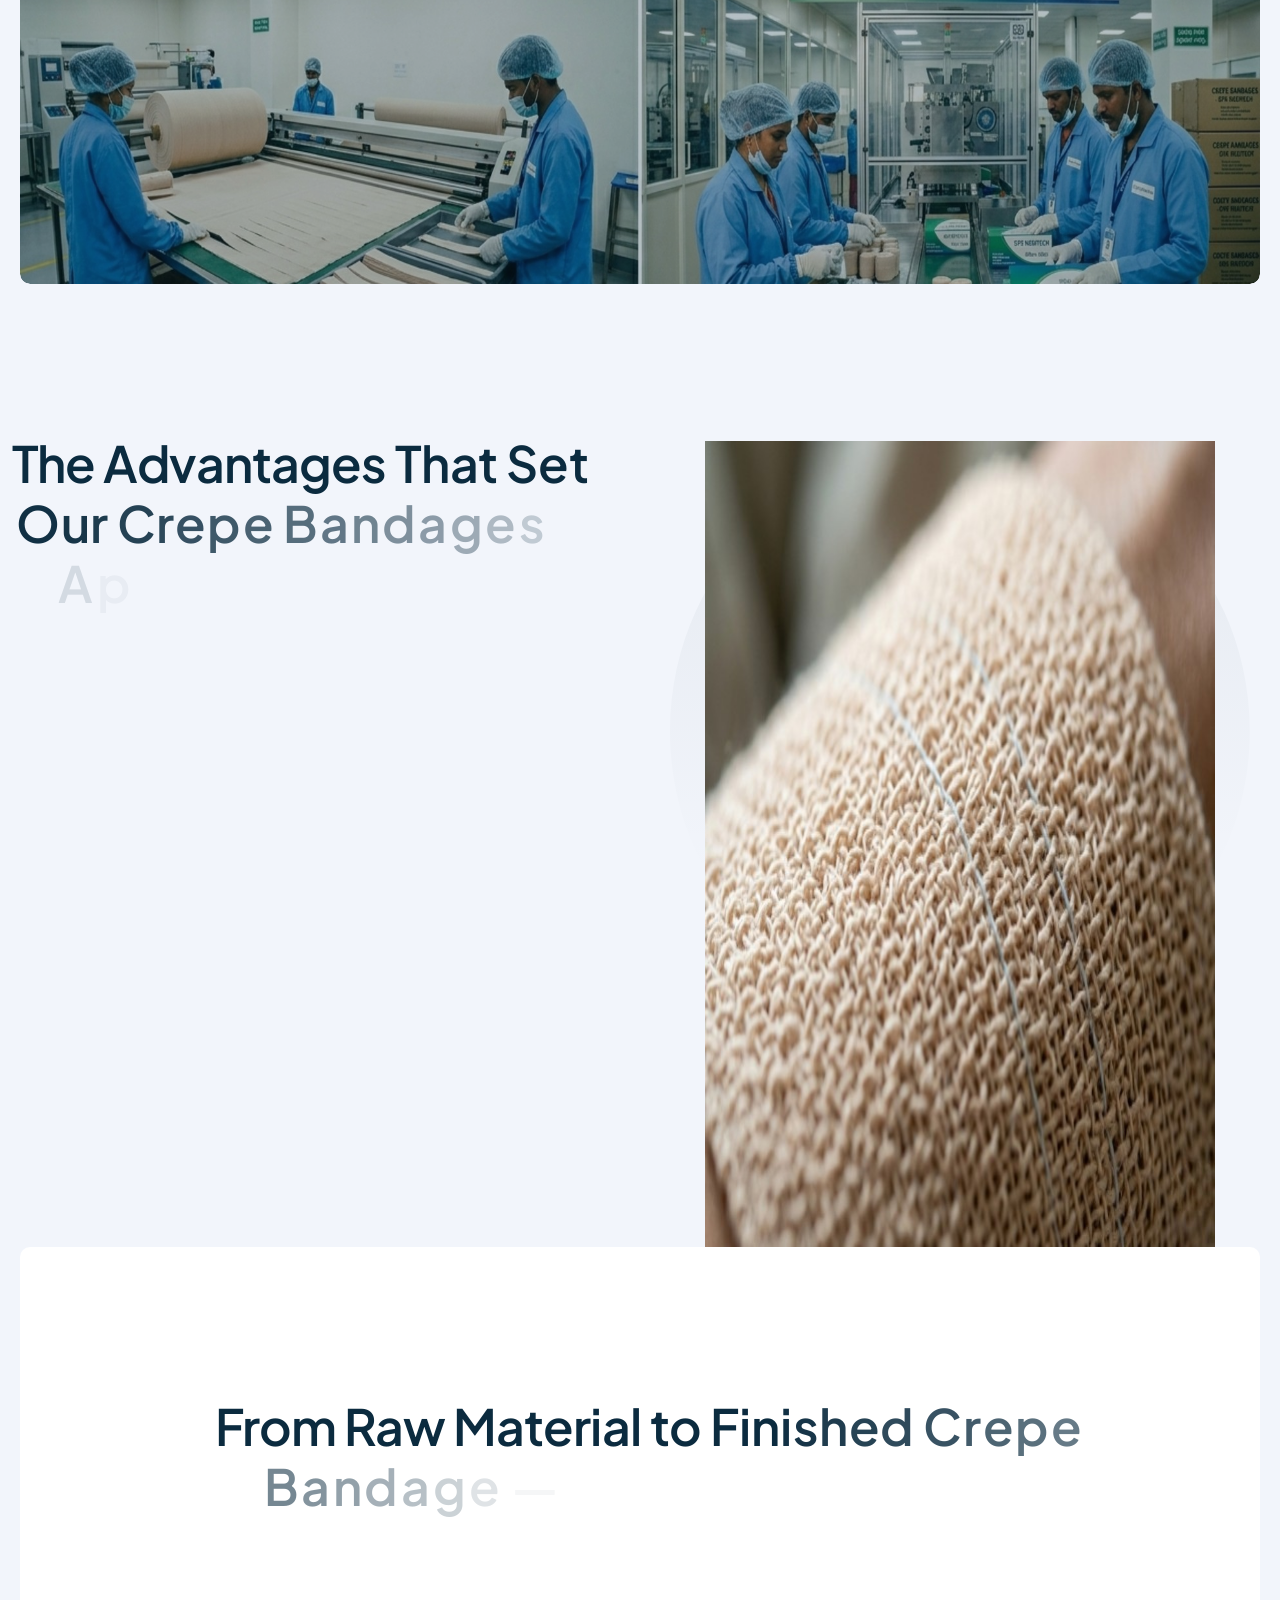
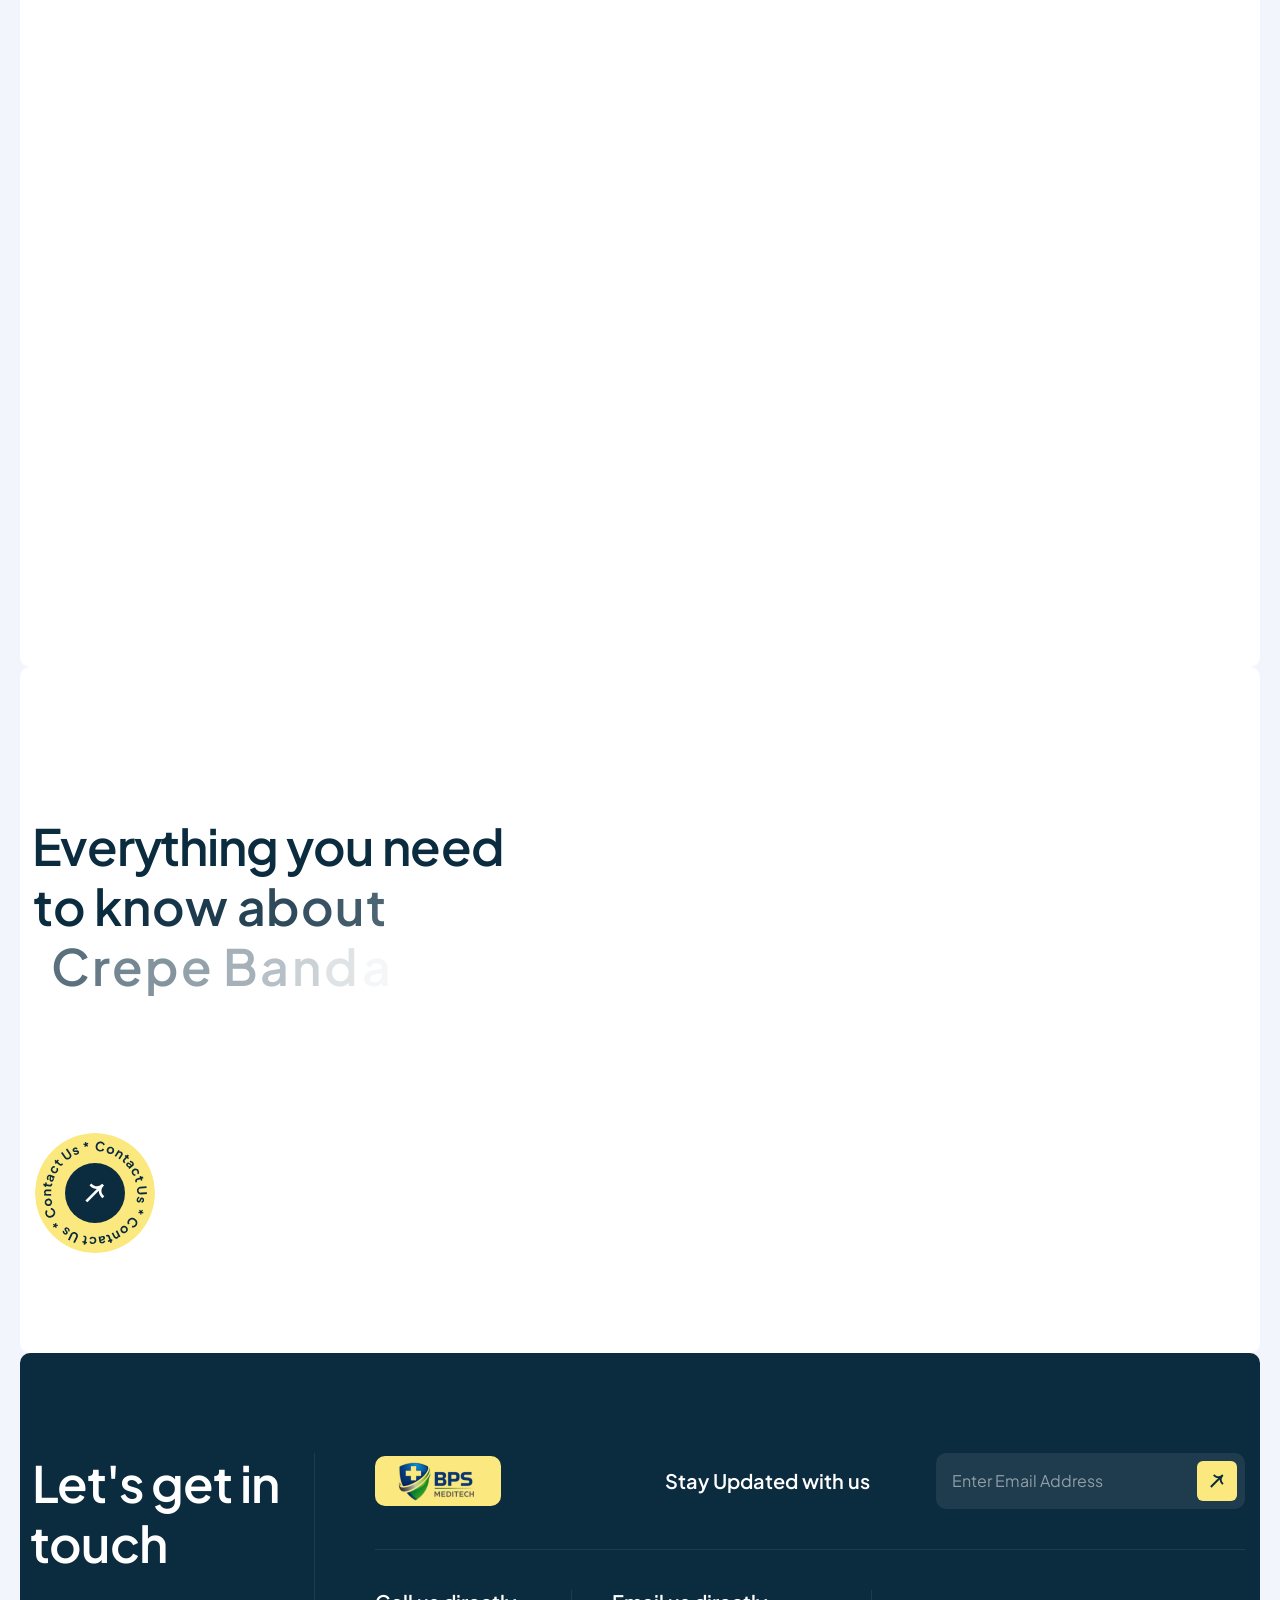
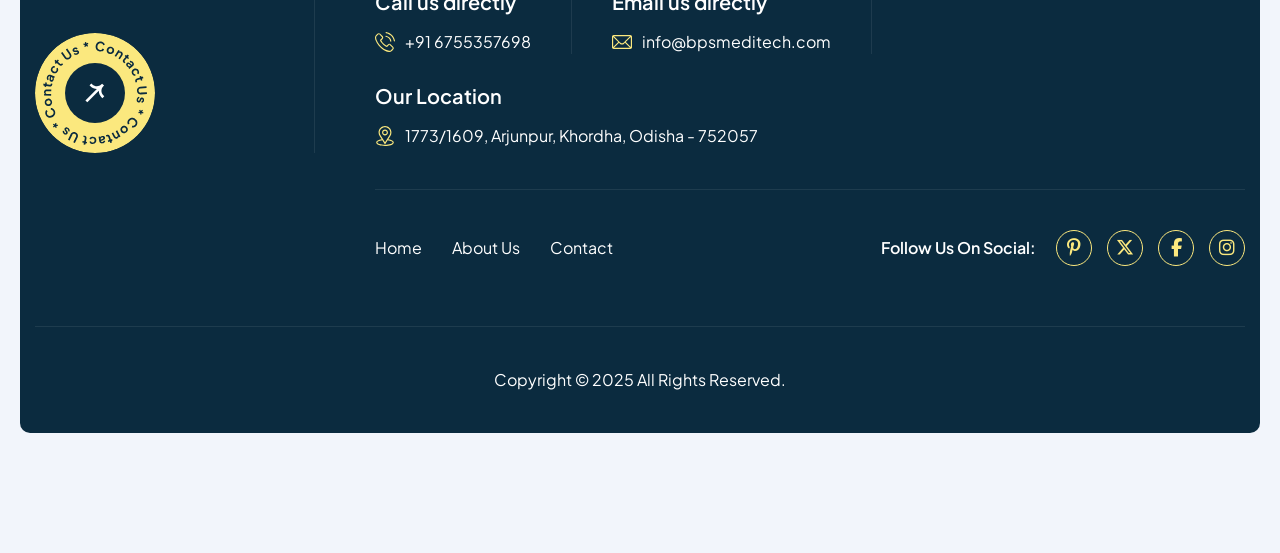
==== commit 3bacbedb: "change initial" ====
--- a/index.html
+++ b/index.html
@@ -805,220 +805,6 @@
     </div>
     <!-- How It Work Section End -->
 
-
-    
-     <!-- Page Team Start -->
-    <div class="page-team">
-      <div class="container">
-        <!-- Section Title -->
-        <div class="section-title text-center">
-            <h2>Our Team</h2>
-            <p>Meet the experts behind our textile manufacturing excellence</p>
-        </div>
-        <div class="row">
-          <div class="col-xl-3 col-md-6">
-            <!-- Team Item Start -->
-            <div class="team-item wow fadeInUp">
-              <!-- team Image Start -->
-              <div class="team-item-image">
-                  <figure>
-                    <img src="images/team-01.png" alt="" />
-                  </figure>
-                </a>
-              </div>
-              <!-- team Image End -->
-
-              <!-- Team Item Body Start -->
-              <div class="team-item-body">
-                <!-- Team Item Content Start -->
-                <div class="team-item-content">
-                  <h3><a href="team-single.html">Prasanta Mohanty</a></h3>
-                  <p>Founder</p>
-                </div>
-                <!-- Team Item Content End -->
-
-                <!-- Team Social List Start -->
-                <div class="team-social-list-box">
-                  <!-- Team Social Button Start -->
-                  <div class="team-social-btn">
-                    <a href="team.html"
-                      ><img src="images/icon-share.svg" alt=""
-                    /></a>
-                  </div>
-                  <!-- Team Social Button End -->
-
-                  <!-- Team Social List Start -->
-                  <div class="team-social-list">
-                    <ul>
-                      <li>
-                        <a href="#"><i class="fa-brands fa-instagram"></i></a>
-                      </li>
-                      <li>
-                        <a href="#"><i class="fa-brands fa-facebook-f"></i></a>
-                      </li>
-                      <li>
-                        <a href="#"><i class="fa-brands fa-linkedin-in"></i></a>
-                      </li>
-                    </ul>
-                  </div>
-                  <!-- Team Social List End -->
-                </div>
-                <!-- Team Social List End -->
-              </div>
-              <!-- Team Item Body End -->
-            </div>
-            <!-- Team Item End -->
-          </div>
-
-          <div class="col-xl-3 col-md-6">
-                    <!-- Team Item Start -->
-                    <div class="team-item wow fadeInUp">                                            
-                        <!-- team Image Start -->
-                        <div class="team-item-image">
-                            <a href="team-single.html" data-cursor-text="View">
-                                <figure>
-                                    <img src="images/team-031.jpeg" alt="">
-                                </figure>
-                            </a>
-                        </div>
-                        <!-- team Image End -->
-
-                        <!-- Team Item Body Start -->
-                        <div class="team-item-body">
-                            <!-- Team Item Content Start -->
-                            <div class="team-item-content">
-                                <h3><a href="team-single.html">Bighnesh Padhy</a></h3>
-                                <p>Business Development Manager</p>
-                            </div>
-                            <!-- Team Item Content End -->
-
-                            <!-- Team Social List Start -->
-                            <div class="team-social-list-box">
-                                <!-- Team Social Button Start -->
-                                <div class="team-social-btn">
-                                    <a href="team-single.html"><img src="images/icon-share.svg" alt=""></a>
-                                </div> 
-                                <!-- Team Social Button End -->
-    
-                                <!-- Team Social List Start -->
-                                <div class="team-social-list">
-                                    <ul>
-                                        <li><a href="#"><i class="fa-brands fa-instagram"></i></a></li>
-                                        <li><a href="#"><i class="fa-brands fa-facebook-f"></i></a></li>
-                                        <li><a href="#"><i class="fa-brands fa-linkedin-in"></i></a></li>
-                                    </ul>
-                                </div>
-                                <!-- Team Social List End -->
-                            </div>
-                            <!-- Team Social List End -->
-                        </div>
-                        <!-- Team Item Body End -->
-
-                        
-                    </div>
-                    <!-- Team Item End -->
-                </div>
-
-                <div class="col-xl-3 col-md-6">
-                    <!-- Team Item Start -->
-                    <div class="team-item wow fadeInUp">                                            
-                        <!-- team Image Start -->
-                        <div class="team-item-image">
-                            <a href="team-single.html" data-cursor-text="View">
-                                <figure>
-                                    <img src="images/team-05.jpeg" alt="">
-                                </figure>
-                            </a>
-                        </div>
-                        <!-- team Image End -->
-
-                        <!-- Team Item Body Start -->
-                        <div class="team-item-body">
-                            <!-- Team Item Content Start -->
-                            <div class="team-item-content">
-                                <h3><a href="team-single.html">Saroj Kumar Patra</a></h3>
-                                <p>Chief Technical Officer</p>
-                            </div>
-                            <!-- Team Item Content End -->
-
-                            <!-- Team Social List Start -->
-                            <div class="team-social-list-box">
-                                <!-- Team Social Button Start -->
-                                <div class="team-social-btn">
-                                    <a href="team-single.html"><img src="images/icon-share.svg" alt=""></a>
-                                </div> 
-                                <!-- Team Social Button End -->
-    
-                                <!-- Team Social List Start -->
-                                <div class="team-social-list">
-                                    <ul>
-                                        <li><a href="#"><i class="fa-brands fa-instagram"></i></a></li>
-                                        <li><a href="#"><i class="fa-brands fa-facebook-f"></i></a></li>
-                                        <li><a href="#"><i class="fa-brands fa-linkedin-in"></i></a></li>
-                                    </ul>
-                                </div>
-                                <!-- Team Social List End -->
-                            </div>
-                            <!-- Team Social List End -->
-                        </div>
-                        <!-- Team Item Body End -->
-
-                        
-                    </div>
-                    <!-- Team Item End -->
-                </div>
-
-                <div class="col-xl-3 col-md-6">
-                    <!-- Team Item Start -->
-                    <div class="team-item wow fadeInUp">                                            
-                        <!-- team Image Start -->
-                        <div class="team-item-image">
-                            <a href="team-single.html" data-cursor-text="View">
-                                <figure>
-                                    <img src="images/team-04.png" alt="">
-                                </figure>
-                            </a>
-                        </div>
-                        <!-- team Image End -->
-
-                        <!-- Team Item Body Start -->
-                        <div class="team-item-body">
-                            <!-- Team Item Content Start -->
-                            <div class="team-item-content">
-                                <h3><a href="team-single.html">Arabinda Beura</a></h3>
-                                <p>State Head(Odisha)</p>
-                            </div>
-                            <!-- Team Item Content End -->
-
-                            <!-- Team Social List Start -->
-                            <div class="team-social-list-box">
-                                <!-- Team Social Button Start -->
-                                <div class="team-social-btn">
-                                    <a href="team-single.html"><img src="images/icon-share.svg" alt=""></a>
-                                </div> 
-                                <!-- Team Social Button End -->
-    
-                                <!-- Team Social List Start -->
-                                <div class="team-social-list">
-                                    <ul>
-                                        <li><a href="#"><i class="fa-brands fa-instagram"></i></a></li>
-                                        <li><a href="#"><i class="fa-brands fa-facebook-f"></i></a></li>
-                                        <li><a href="#"><i class="fa-brands fa-linkedin-in"></i></a></li>
-                                    </ul>
-                                </div>
-                                <!-- Team Social List End -->
-                            </div>
-                            <!-- Team Social List End -->
-                        </div>
-                        <!-- Team Item Body End -->                    
-                    </div>
-                    <!-- Team Item End -->
-                </div>
-        </div>
-      </div>
-    </div>
-    <!-- Page Team End -->
-
     <!-- Our FAQs Section Start -->
     <div class="our-faqs bg-section">
       <div class="container">
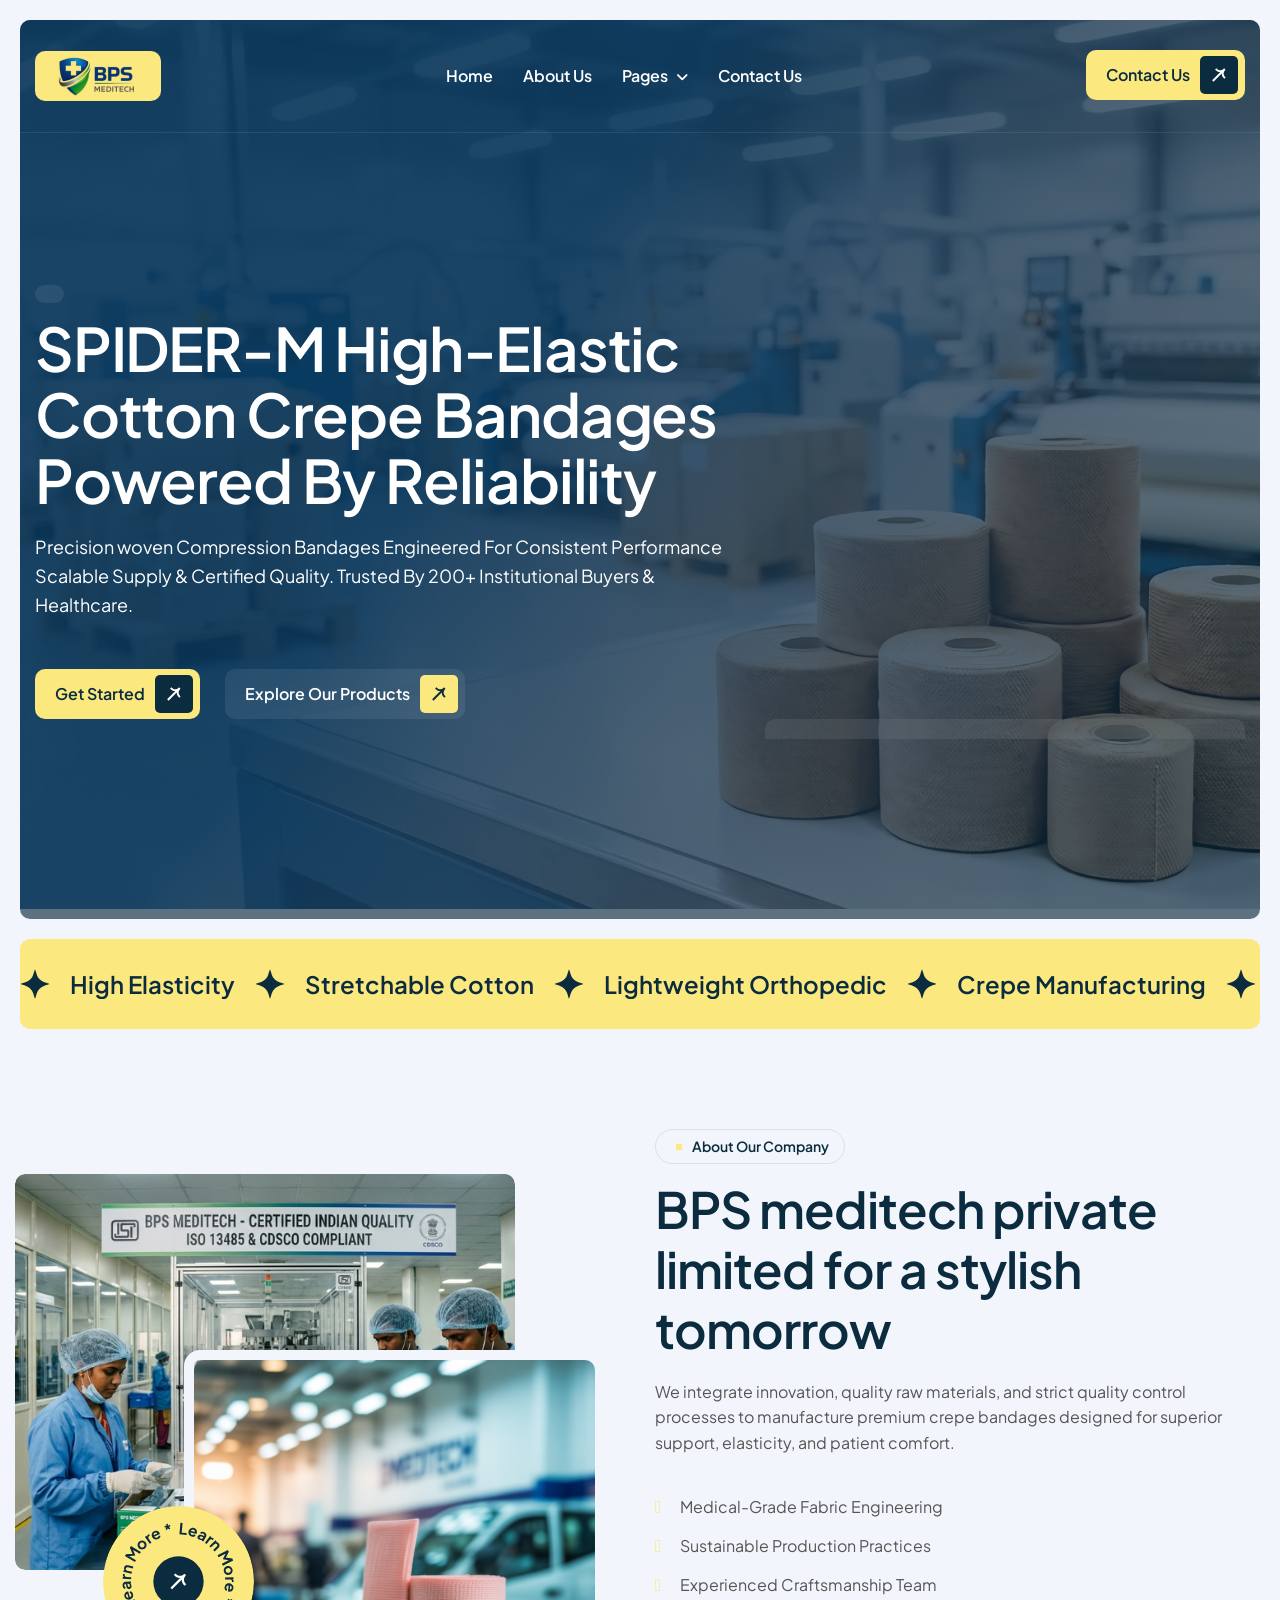
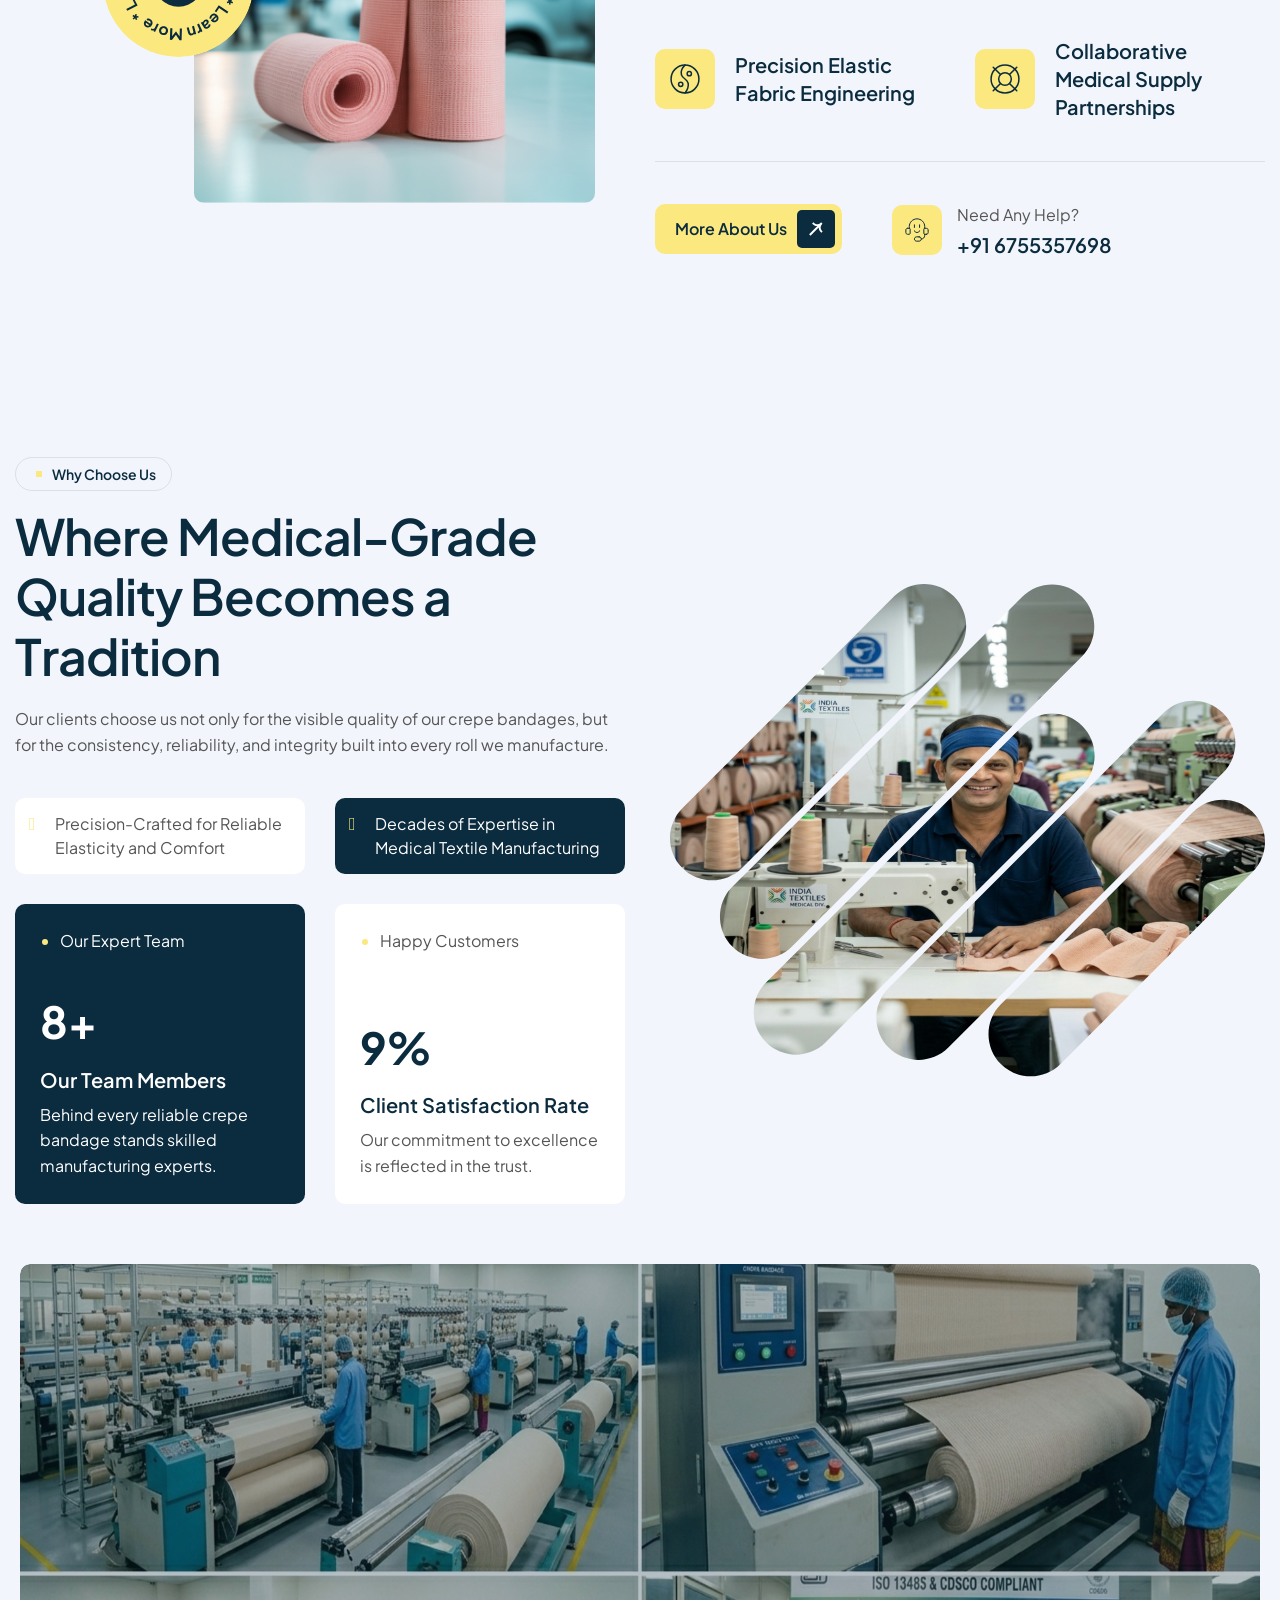
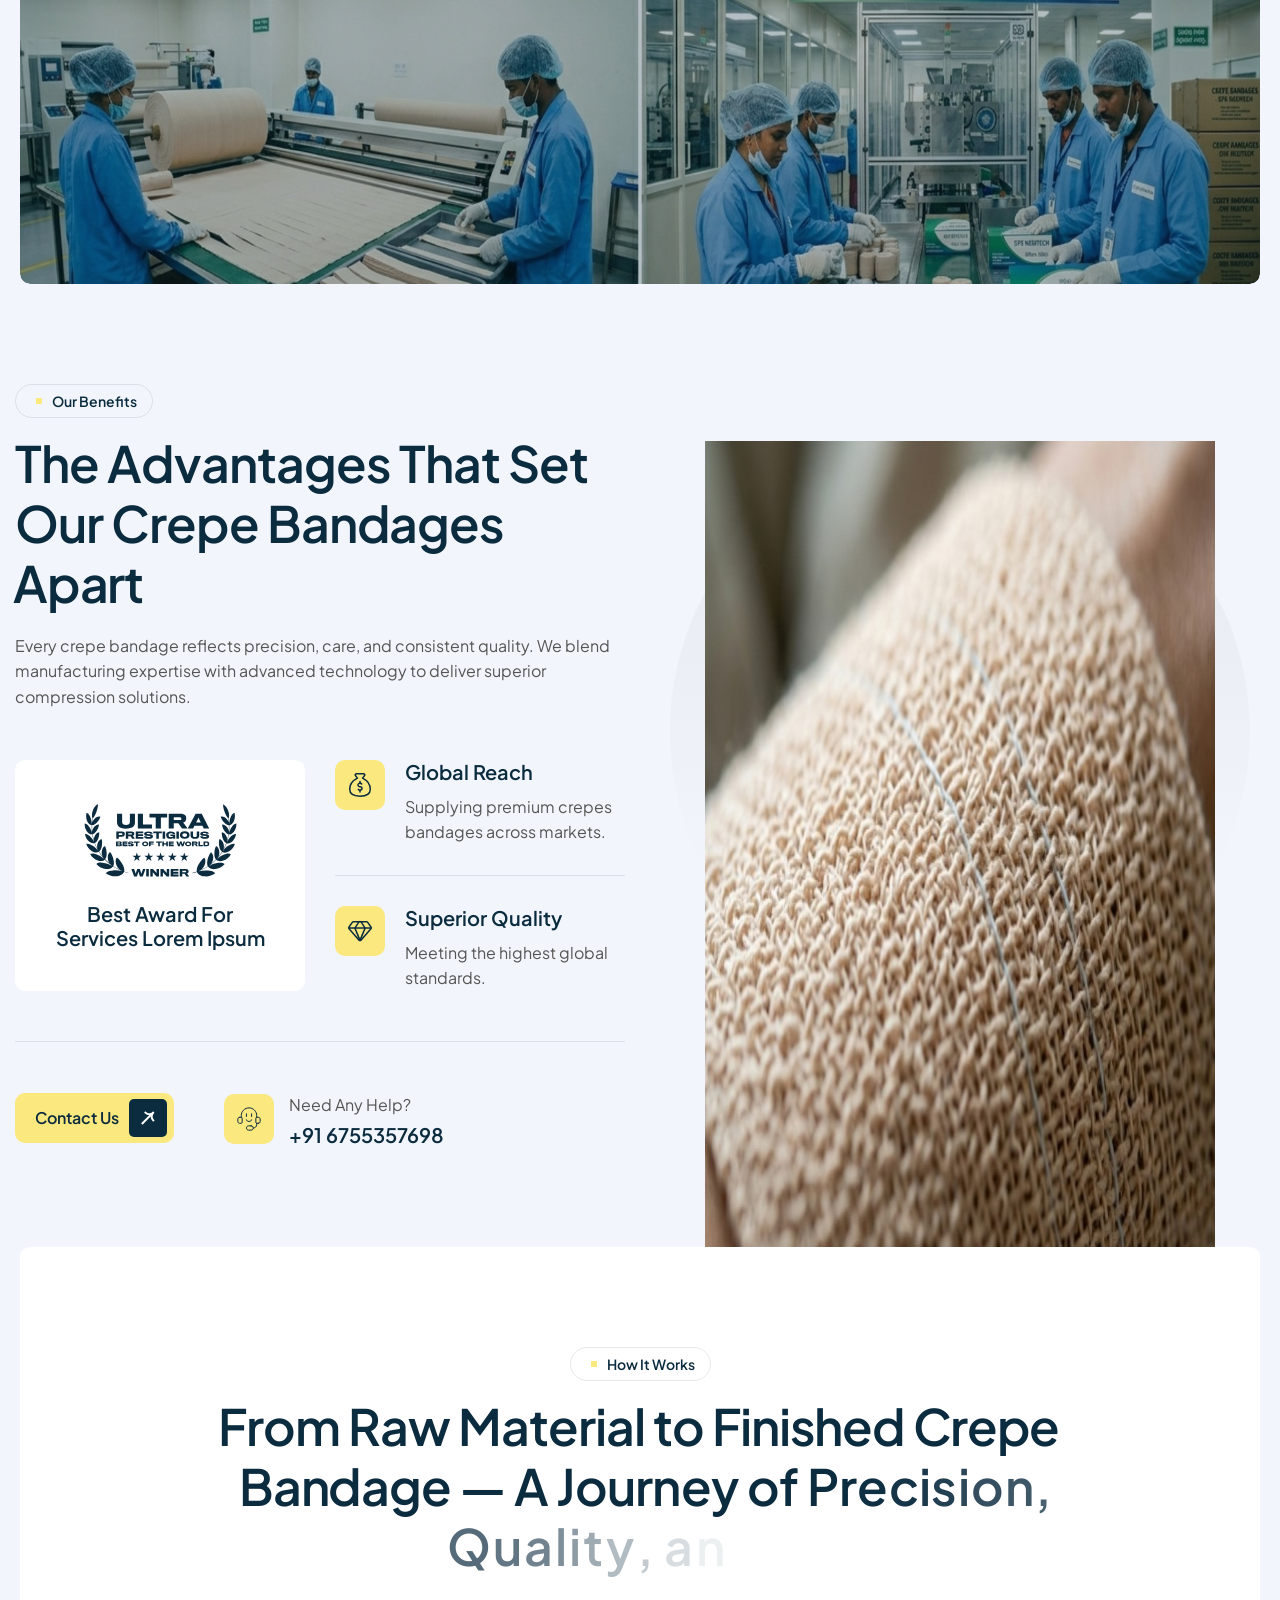
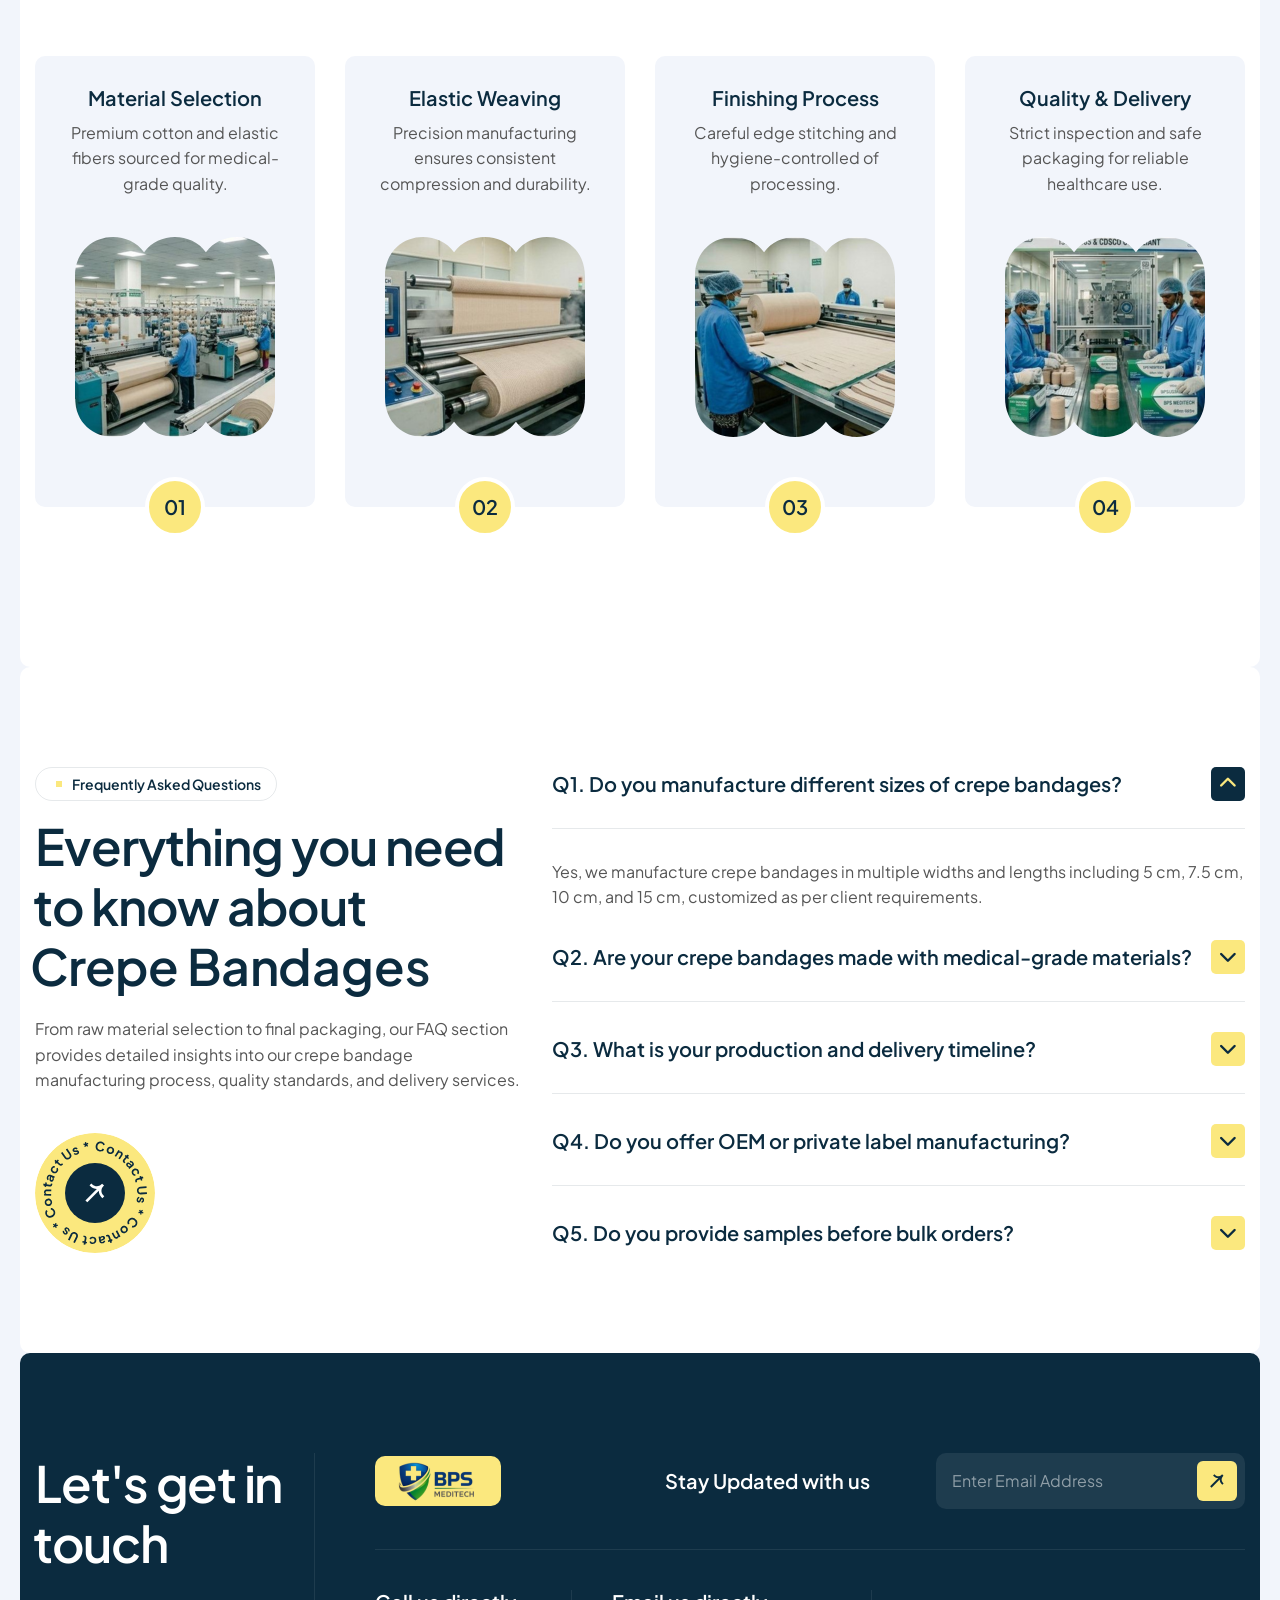
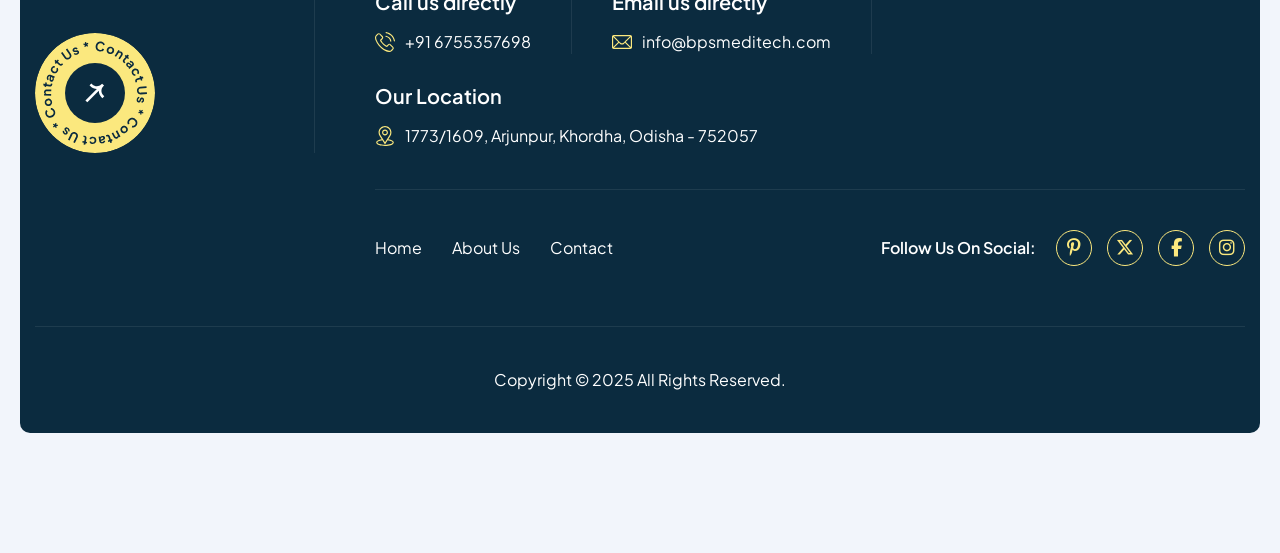
==== commit a98ddabb: "change initial" ====
--- a/index.html
+++ b/index.html
@@ -77,7 +77,7 @@
                     <ul>
                       </li>
                       <li class="nav-item">
-                        <a class="nav-link" href="Products.html">Products</a>
+                        <a class="nav-link" href="products.html">Products</a>
                       </li>
                       <li class="nav-item">
                         <a class="nav-link" href="product-single.html"
